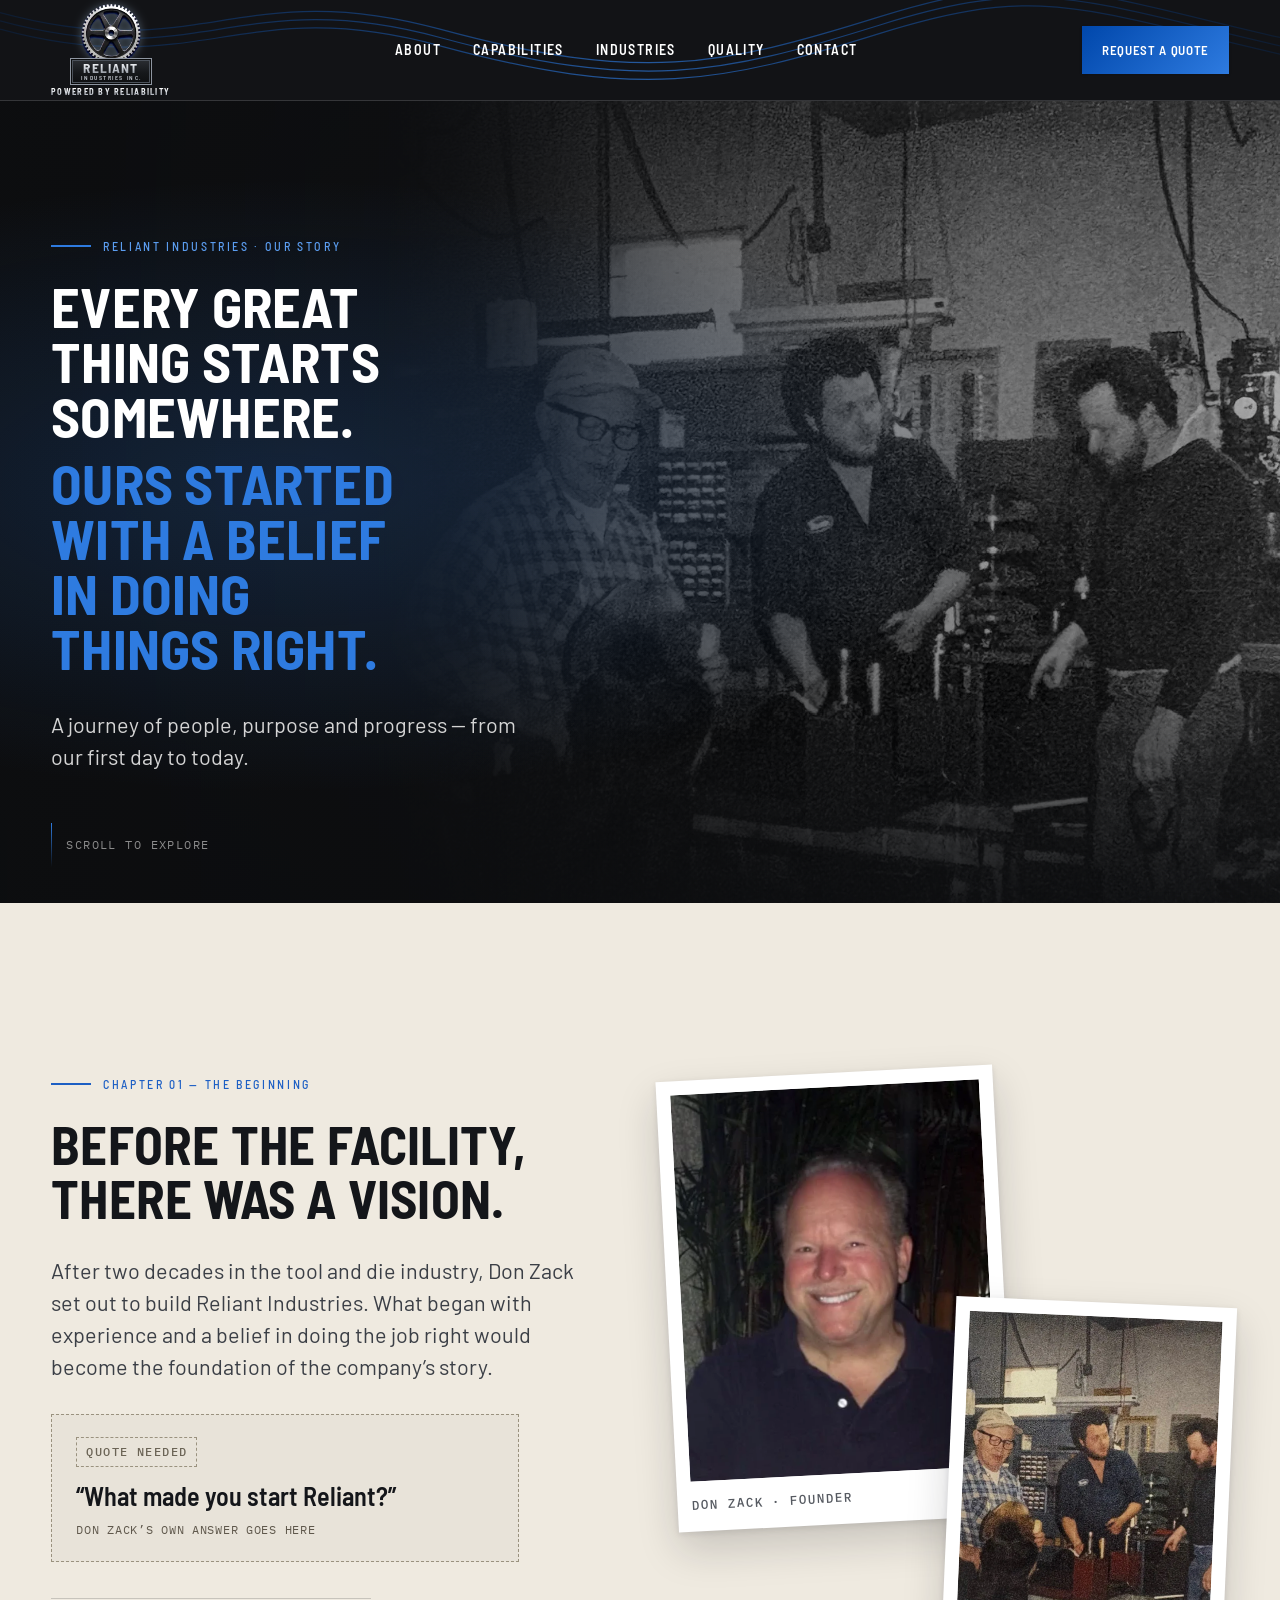
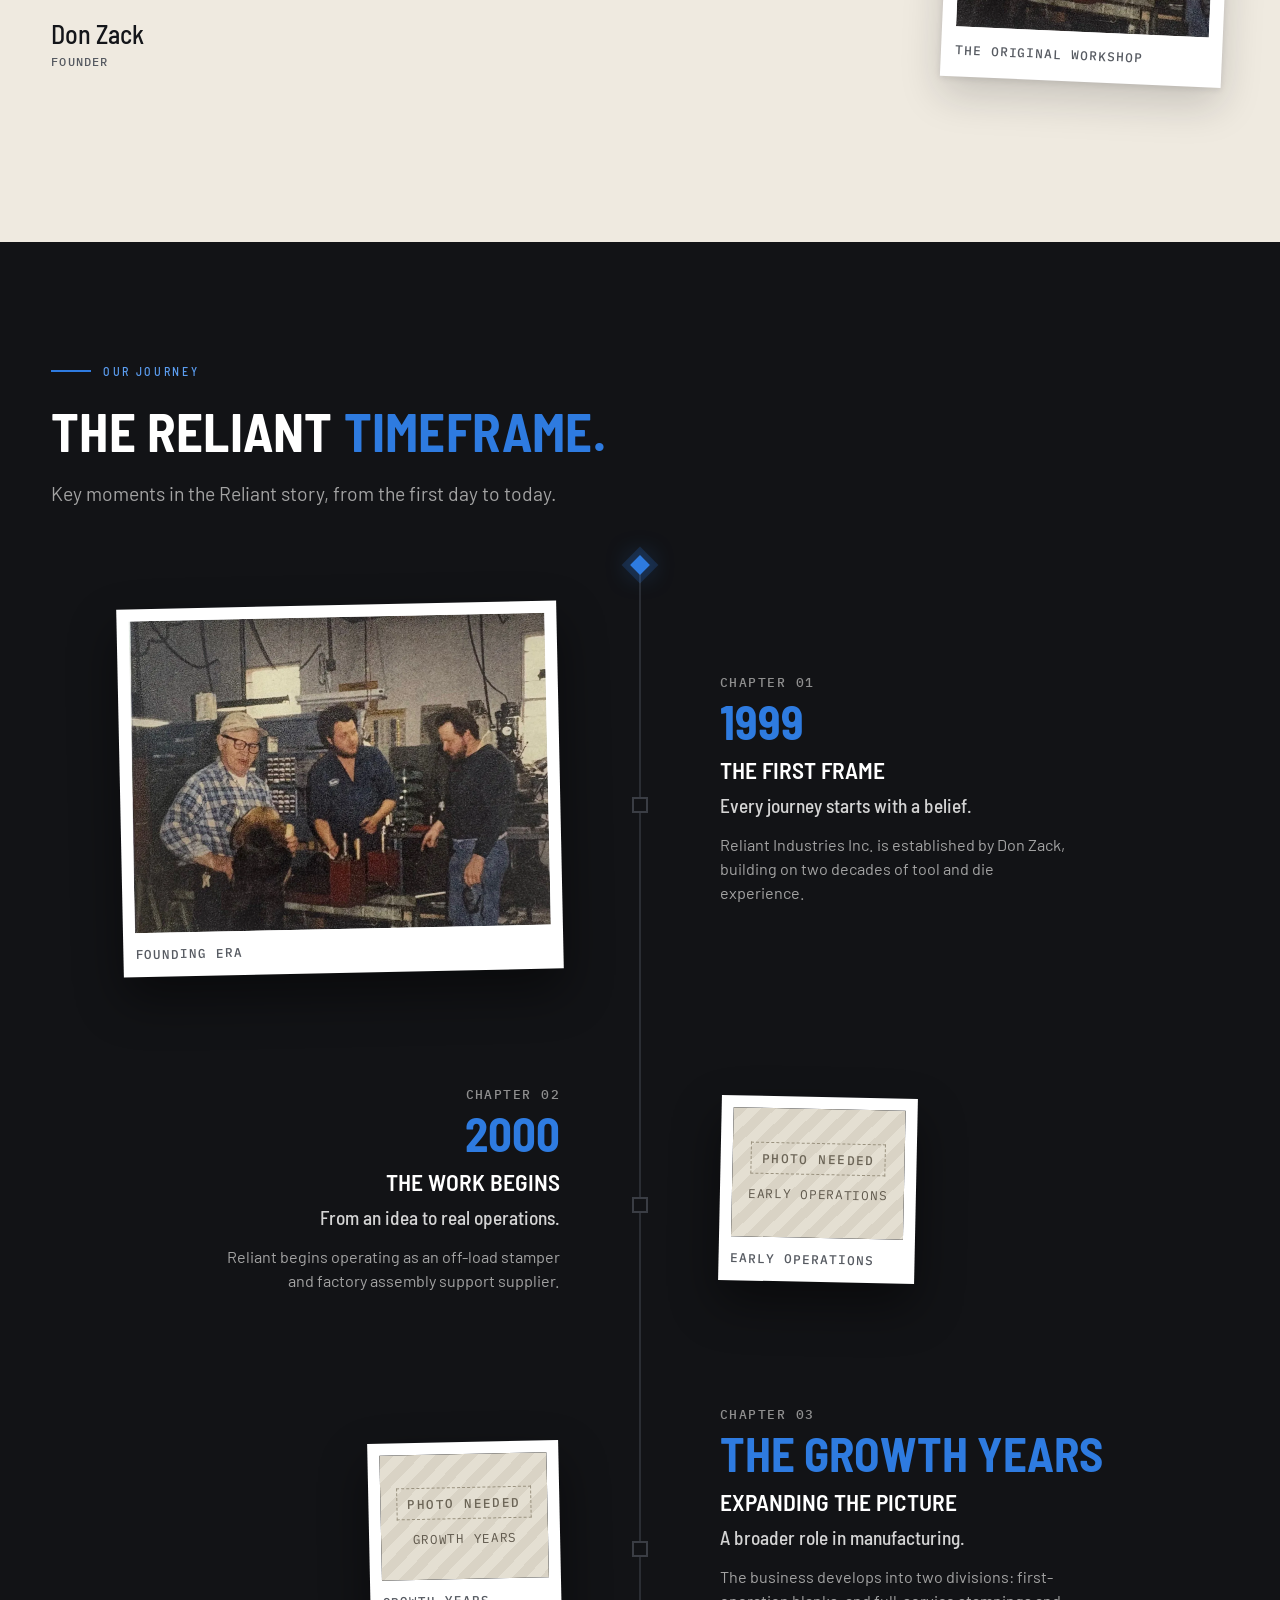
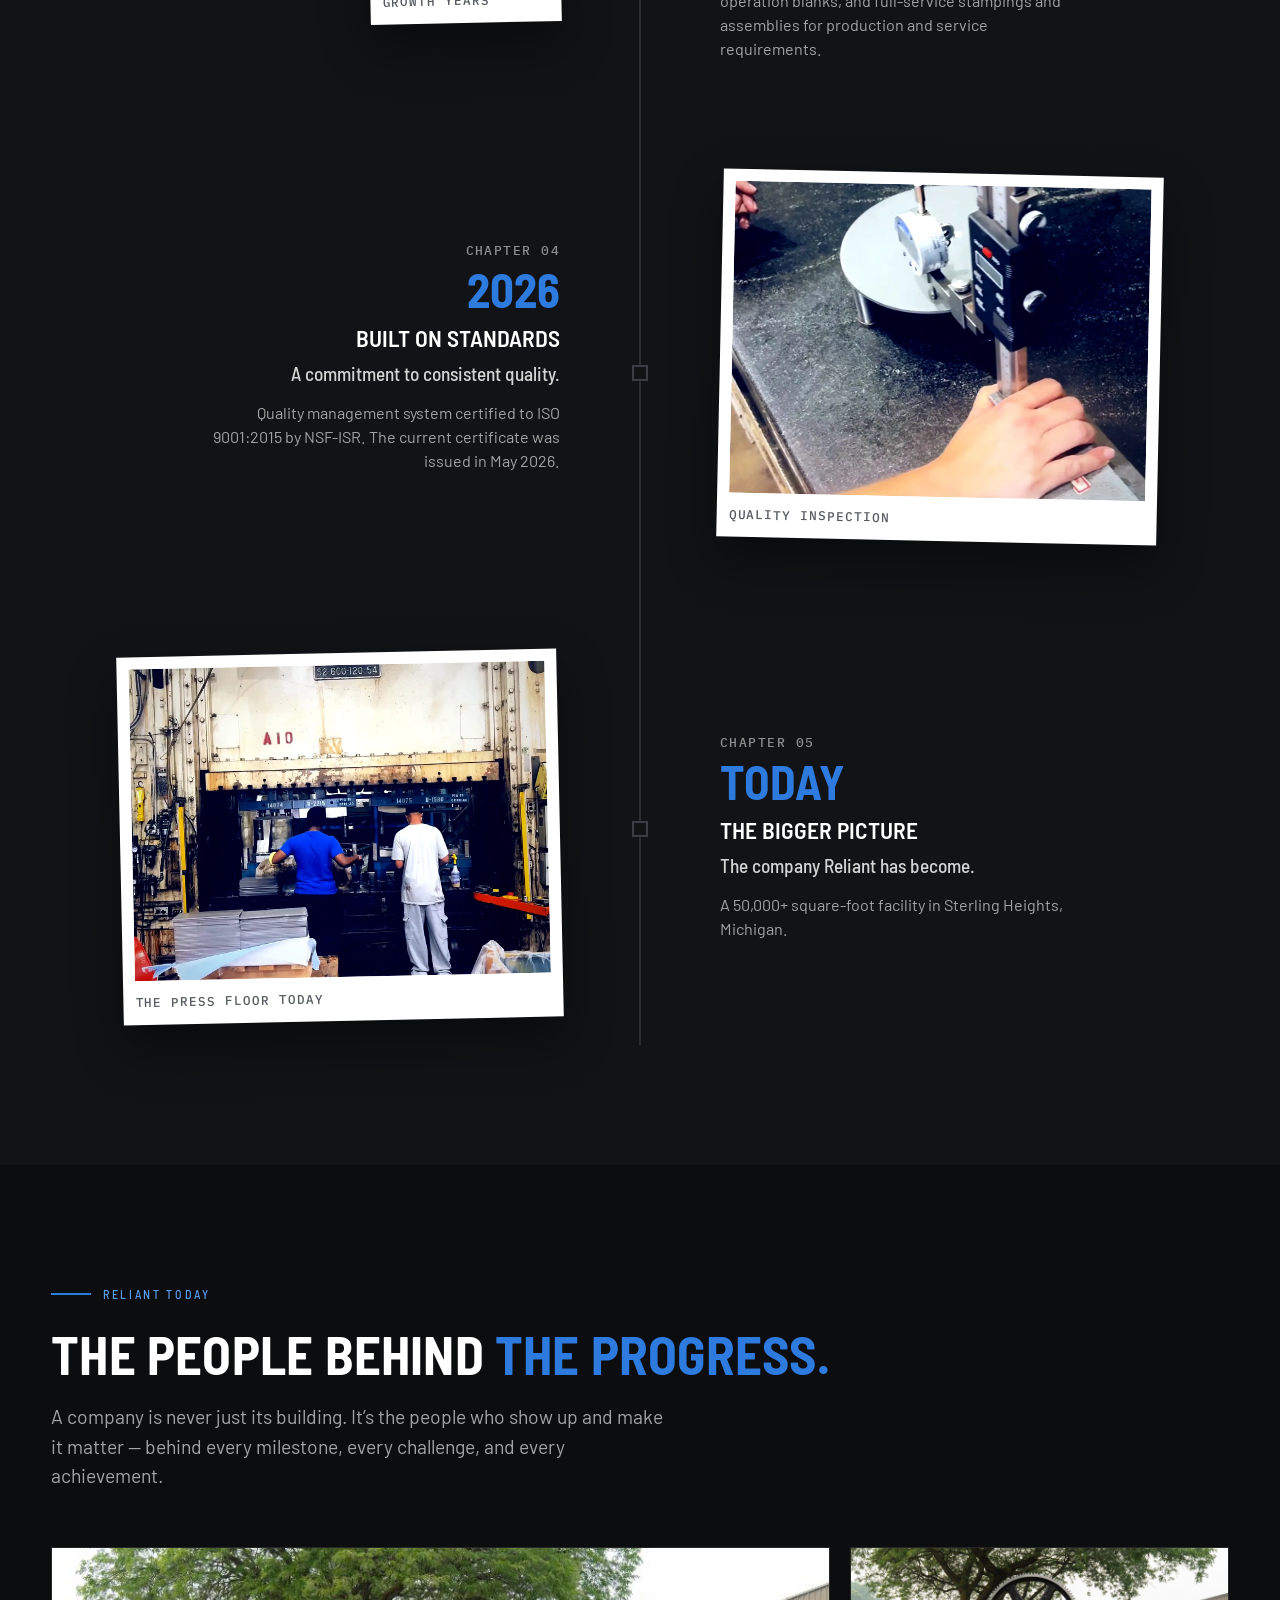
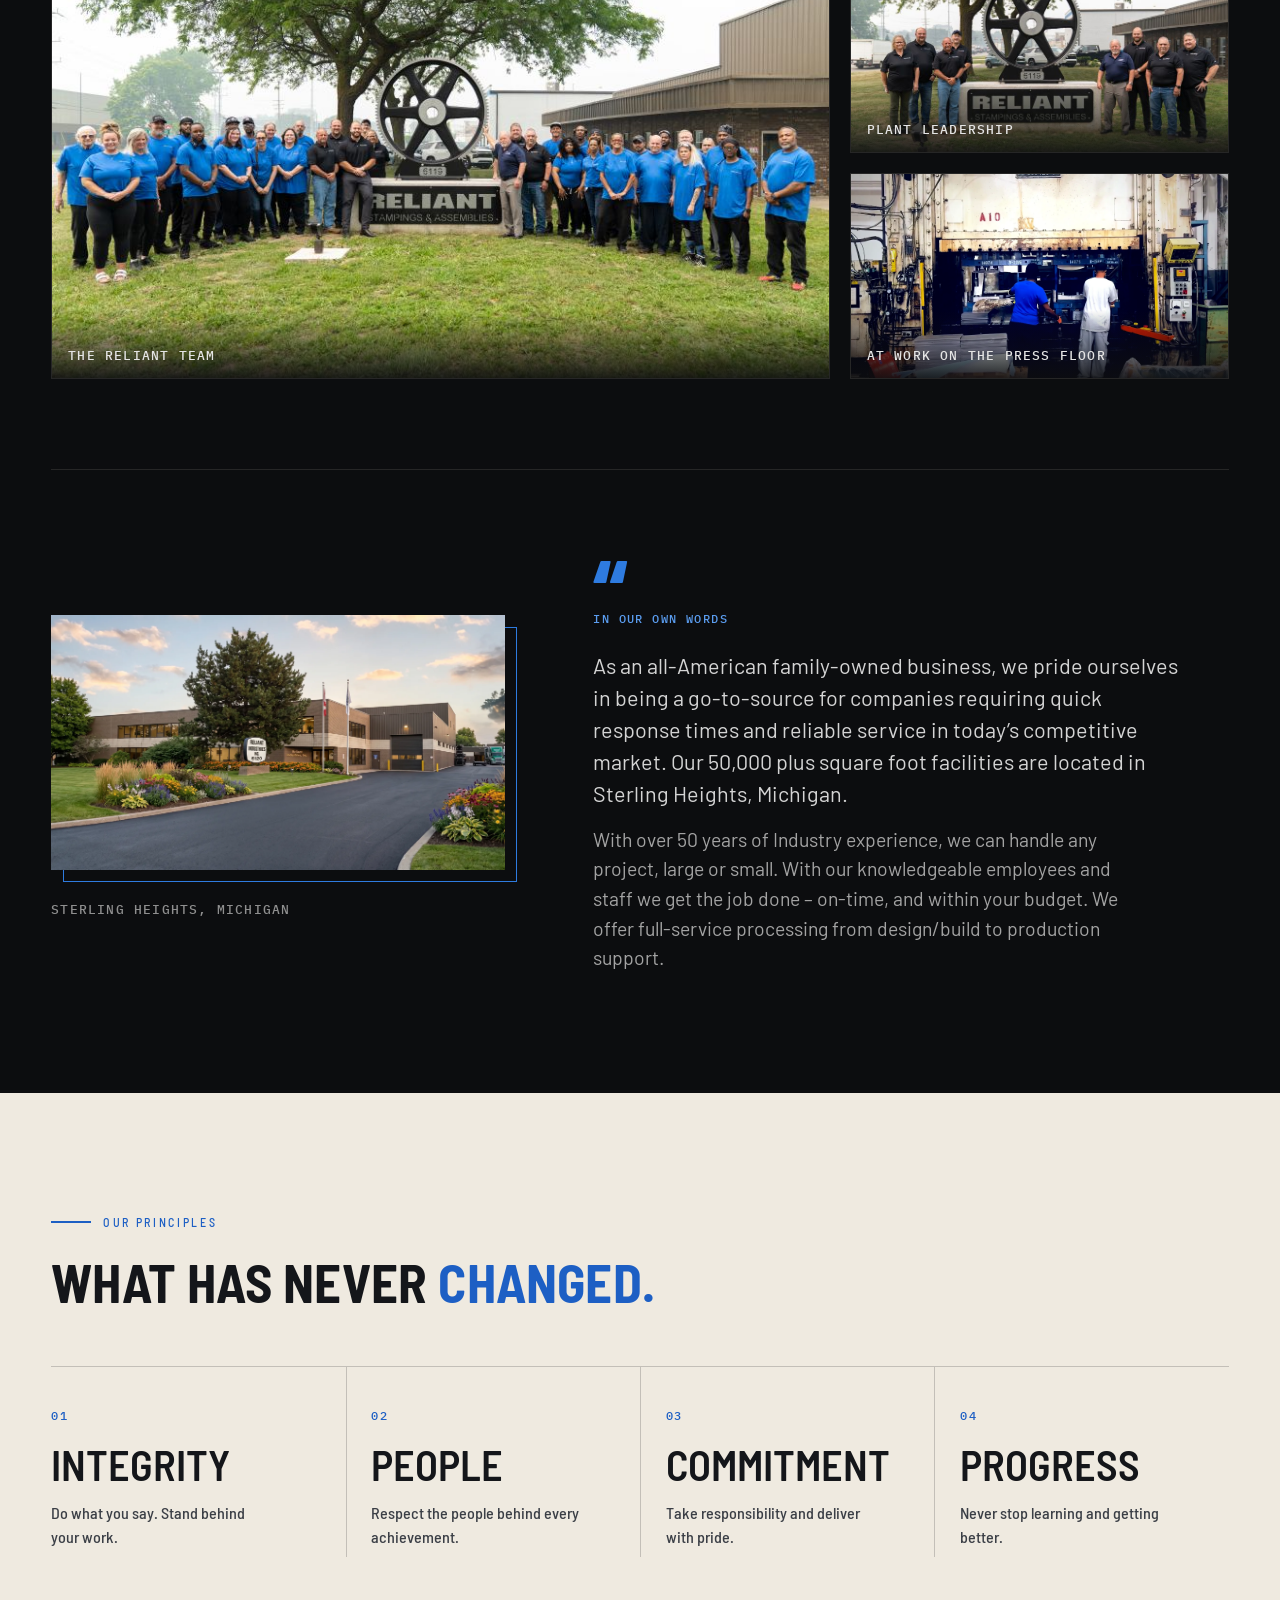
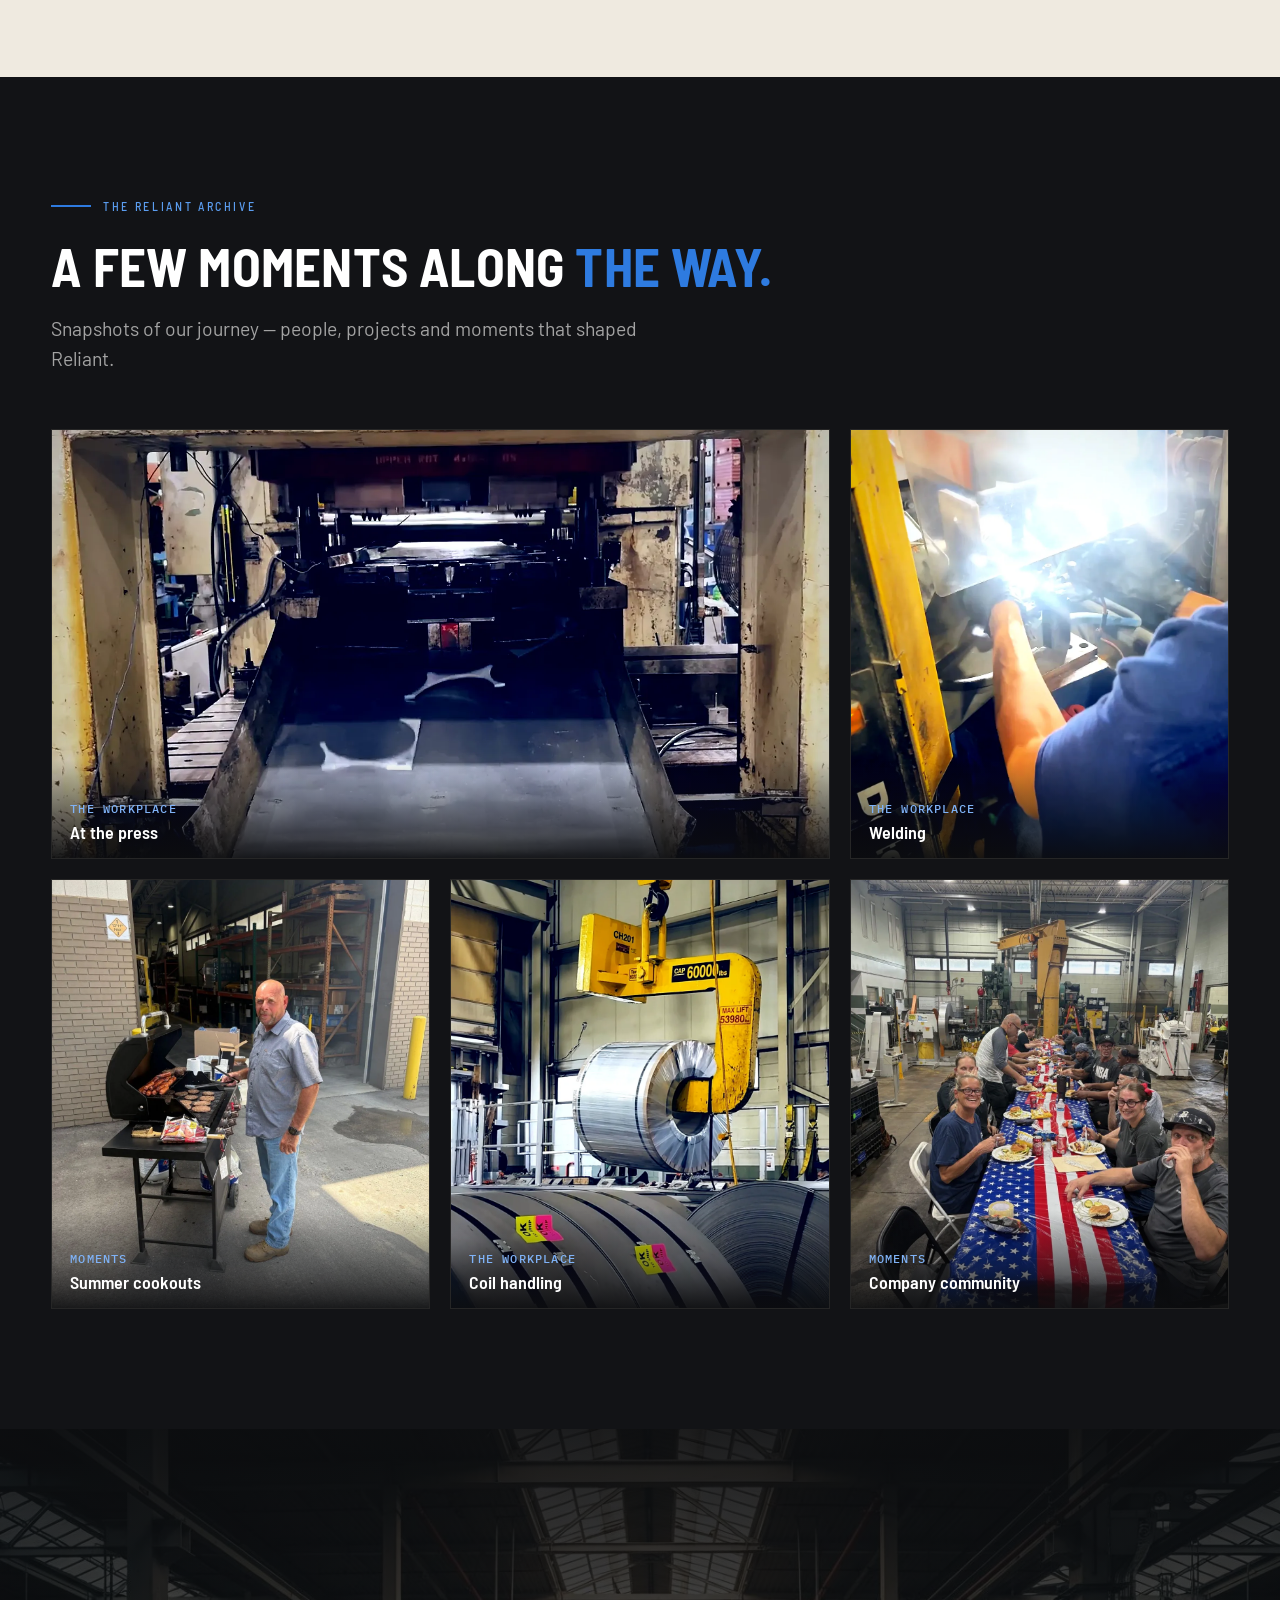
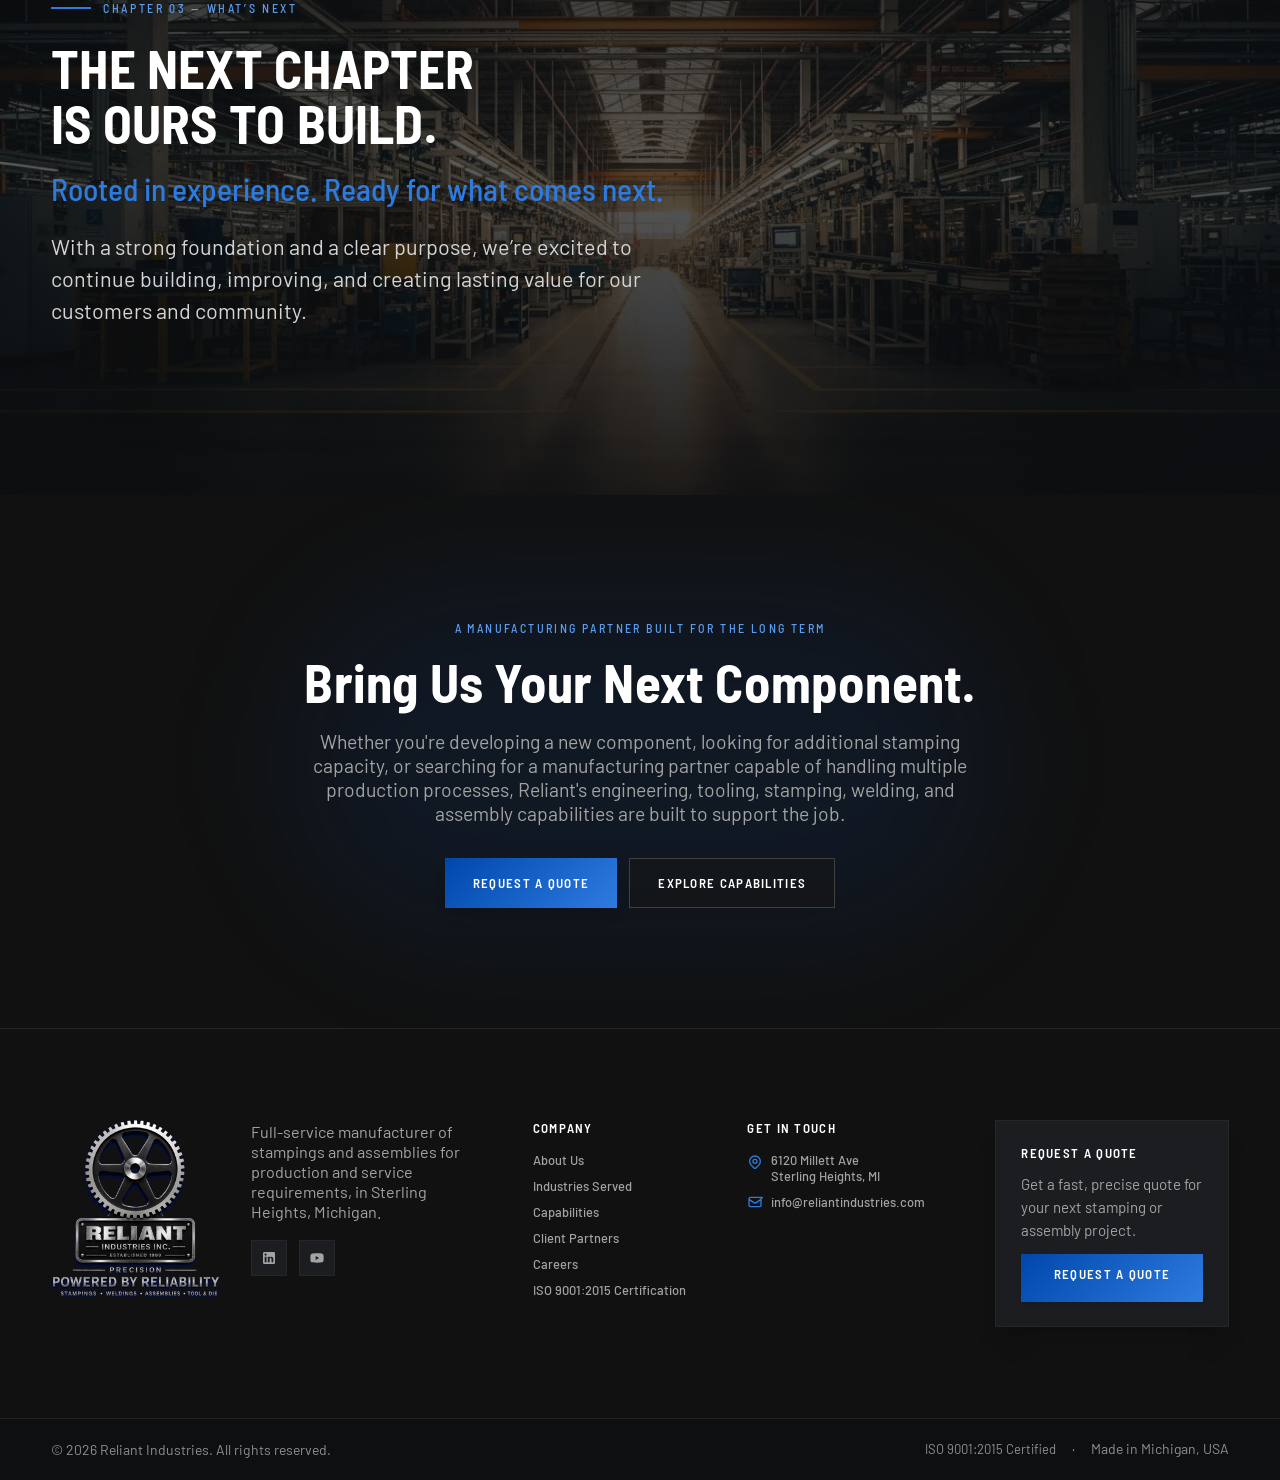
==== pages/about.html @ fc9b4b8e "About: use the archive workshop photo in the hero, founder and timeline sections" ====
<!DOCTYPE html>
<html lang="en">
<head>
    <meta charset="UTF-8">
    <meta name="referrer" content="strict-origin-when-cross-origin">
    <meta name="viewport" content="width=device-width, initial-scale=1.0">
    <!-- SEO:start -->
    <title>About Reliant Industries | Sterling Heights, MI Stamping</title>
    <meta name="description" content="The story of Reliant Industries, a family-owned metal stamping manufacturer in Sterling Heights, Michigan, founded by Don Zack after 20 years in tool and die.">
    <meta name="robots" content="index, follow, max-image-preview:large">
    <link rel="canonical" href="https://www.reliantindustries.com/pages/about.html">
    <meta property="og:type" content="website">
    <meta property="og:site_name" content="Reliant Industries">
    <meta property="og:locale" content="en_US">
    <meta property="og:title" content="About Reliant Industries | Sterling Heights, MI Stamping">
    <meta property="og:description" content="The story of Reliant Industries, a family-owned metal stamping manufacturer in Sterling Heights, Michigan, founded by Don Zack after 20 years in tool and die.">
    <meta property="og:url" content="https://www.reliantindustries.com/pages/about.html">
    <meta property="og:image" content="https://www.reliantindustries.com/assets/images/og/og-reliant.jpg">
    <meta property="og:image:width" content="1200">
    <meta property="og:image:height" content="630">
    <meta property="og:image:alt" content="Operators at a stamping press at Reliant Industries in Sterling Heights, Michigan">
    <meta name="twitter:card" content="summary_large_image">
    <meta name="twitter:title" content="About Reliant Industries | Sterling Heights, MI Stamping">
    <meta name="twitter:description" content="The story of Reliant Industries, a family-owned metal stamping manufacturer in Sterling Heights, Michigan, founded by Don Zack after 20 years in tool and die.">
    <meta name="twitter:image" content="https://www.reliantindustries.com/assets/images/og/og-reliant.jpg">
    <!-- SEO:end -->
    <!-- Favicon -->
    <link rel="icon" href="../favicon.ico" sizes="any">
    <link rel="icon" type="image/png" sizes="32x32" href="../assets/favicon/favicon-32x32.png">
    <link rel="icon" type="image/png" sizes="16x16" href="../assets/favicon/favicon-16x16.png">
    <link rel="apple-touch-icon" sizes="180x180" href="../assets/favicon/apple-touch-icon.png">
    <link rel="manifest" href="../assets/favicon/site.webmanifest">
    <meta name="theme-color" content="#111214">

    <!-- Tailwind CSS (via CDN) -->

    <!-- Google Fonts -->
    <link rel="preload" href="../assets/fonts/barlow-400.woff2" as="font" type="font/woff2" crossorigin>
    <link rel="preload" href="../assets/fonts/barlow-semi-condensed-700.woff2" as="font" type="font/woff2" crossorigin>
    <link rel="stylesheet" href="../assets/css/site.min.css?v=20261102b">
    <!-- External Custom CSS -->
    <script src="../assets/js/ab-js.js?v=20261102b"></script>
    <link rel="stylesheet" href="../assets/css/tailwind.css?v=20261102b">
    <!-- SEO-LD:start -->
    <script type="application/ld+json">{"@context":"https://schema.org","@graph":[{"@type":"LocalBusiness","@id":"https://www.reliantindustries.com/#organization","name":"Reliant Industries Inc.","alternateName":"Reliant Industries","url":"https://www.reliantindustries.com/","logo":"https://www.reliantindustries.com/assets/images/logo/reliant-logo-compact.webp","image":["https://www.reliantindustries.com/assets/images/og/og-reliant.jpg"],"description":"Family-owned metal stamping manufacturer in Sterling Heights, Michigan, providing blanking, tooling, welding and assembly.","slogan":"Powered by Reliability","telephone":"+1-586-275-0479","email":"sales@reliantindustries.com","address":{"@type":"PostalAddress","streetAddress":"6120 Millett Ave","addressLocality":"Sterling Heights","addressRegion":"MI","postalCode":"48312","addressCountry":"US"},"hasMap":"https://www.google.com/maps/search/?api=1&query=6120+Millett+Ave%2C+Sterling+Heights%2C+MI+48312","founder":{"@type":"Person","name":"Don Zack"},"knowsAbout":["Metal stamping","Blanking","Tool and die","Welding","Assembly"],"sameAs":["https://www.linkedin.com/in/reliant-industries-4bbb571b7/","https://www.youtube.com/@reliantindustries277"],"contactPoint":[{"@type":"ContactPoint","contactType":"sales","telephone":"+1-586-275-0479","email":"sales@reliantindustries.com","areaServed":"US","availableLanguage":"English"}]},{"@type":"AboutPage","@id":"https://www.reliantindustries.com/pages/about.html#webpage","url":"https://www.reliantindustries.com/pages/about.html","name":"About Reliant Industries | Sterling Heights, MI Stamping","description":"The story of Reliant Industries, a family-owned metal stamping manufacturer in Sterling Heights, Michigan, founded by Don Zack after 20 years in tool and die.","inLanguage":"en-US","isPartOf":{"@id":"https://www.reliantindustries.com/#website"},"about":{"@id":"https://www.reliantindustries.com/#organization"},"primaryImageOfPage":{"@type":"ImageObject","url":"https://www.reliantindustries.com/assets/images/og/og-reliant.jpg"},"breadcrumb":{"@id":"https://www.reliantindustries.com/pages/about.html#breadcrumb"}},{"@type":"BreadcrumbList","@id":"https://www.reliantindustries.com/pages/about.html#breadcrumb","itemListElement":[{"@type":"ListItem","position":1,"name":"Home","item":"https://www.reliantindustries.com/"},{"@type":"ListItem","position":2,"name":"About","item":"https://www.reliantindustries.com/pages/about.html"}]}]}</script>
    <!-- SEO-LD:end -->
</head>
<body>

<header class="header-nav">
    <div class="header-wave-background">
        <svg viewBox="0 0 1600 120" preserveAspectRatio="none">
            <defs>
                <linearGradient id="waveBlueHeader" x1="0" y1="0" x2="1" y2="0">
                    <stop offset="0%" stop-color="#0047AB" stop-opacity=".25"/>
                    <stop offset="50%" stop-color="#2E7BE0" stop-opacity=".95"/>
                    <stop offset="100%" stop-color="#0047AB" stop-opacity=".25"/>
                </linearGradient>
            </defs>
            <g fill="none" stroke="url(#waveBlueHeader)" stroke-width="1.5">
                <path d="M0 15 C250 80 300 -30 550 35 S900 80 1100 20 S1350 -10 1600 45"/>
                <path d="M0 25 C250 90 300 -20 550 45 S900 90 1100 30 S1350 0 1600 55"/>
                <path d="M0 35 C250 100 300 -10 550 55 S900 100 1100 40 S1350 10 1600 65"/>
            </g>
        </svg>
    </div>

    <div class="max-w-7xl mx-auto brand-bar flex items-center justify-between relative z-10 sp-container">
      <!-- Brand Logo -->
      <a href="../index.html" class="brand-stack" aria-label="Reliant Industries Inc. Powered by Reliability, home">
        <img class="gear" src="../assets/images/logo/reliant-gear-icon-sm.webp" alt="" width="104" height="100">
        <span class="plate"><span class="name">Reliant</span> <span class="inc">Industries Inc.</span></span>
        <span class="motto">Powered by Reliability</span>
      </a>

      <nav class="hidden md:flex space-x-6 lg:space-x-8 text-xs font-bold uppercase tracking-wider text-neutral-300">
        <a href="about.html" class="nav-link-underline text-white font-bold uppercase tracking-wider">About</a>
        <a href="capabilities.html" class="nav-link-underline text-white font-bold uppercase tracking-wider">Capabilities</a>
        <a href="industries.html" class="nav-link-underline text-white font-bold uppercase tracking-wider">Industries</a>
        <a href="quality.html" class="nav-link-underline text-white font-bold uppercase tracking-wider">Quality</a>
        <a href="contact.html" class="nav-link-underline text-white font-bold uppercase tracking-wider">Contact</a>
      </nav>

      <div class="flex items-center gap-2">
        <a href="../index.html#rfq" class="hidden sm:inline-flex cobalt-btn text-white text-xs font-bold uppercase tracking-wider px-4 py-2.5 md:px-5 shadow whitespace-nowrap">
          Request a quote
        </a>

        <!-- Mobile Menu Button -->
        <button id="mobileMenuBtn" class="md:hidden text-white p-2 focus:outline-none focus:ring-2 focus:ring-[#2E7BE0]" aria-label="Toggle Navigation Menu" aria-expanded="false" aria-controls="mobileMenu">
          <svg id="hamburgerIcon" class="w-7 h-7" fill="none" stroke="currentColor" viewBox="0 0 24 24">
            <path stroke-linecap="round" stroke-linejoin="round" stroke-width="2" d="M4 6h16M4 12h16M4 18h16"></path>
          </svg>
          <svg id="closeIcon" class="w-7 h-7 hidden" fill="none" stroke="currentColor" viewBox="0 0 24 24">
            <path stroke-linecap="round" stroke-linejoin="round" stroke-width="2" d="M6 18L18 6M6 6l12 12"></path>
          </svg>
        </button>
      </div>
    </div>

    <!-- Mobile Dropdown Navigation Menu -->
    <nav id="mobileMenu" class="hidden md:hidden relative z-10 bg-[#111214] border-t border-neutral-800 px-6 py-5 space-y-1 text-sm font-bold uppercase tracking-wider text-neutral-300" aria-label="Mobile Navigation">
        <a href="about.html" class="block hover:text-white transition py-2.5 border-b border-neutral-800">About</a>
        <a href="capabilities.html" class="block hover:text-white transition py-2.5 border-b border-neutral-800">Capabilities</a>
        <a href="industries.html" class="block hover:text-white transition py-2.5 border-b border-neutral-800">Industries</a>
        <a href="quality.html" class="block hover:text-white transition py-2.5 border-b border-neutral-800">Quality</a>
        <a href="contact.html" class="block hover:text-white transition py-2.5">Contact</a>
        <div class="pt-4">
          <a href="../index.html#rfq" class="block w-full text-center cobalt-btn text-white text-xs font-bold uppercase tracking-widest py-3 shadow">
            Request a quote
          </a>
        </div>
    </nav>
</header>
<main id="main">

<!-- =========================================================
     01  HERO — OUR STORY
========================================================= -->
<section class="ab-hero" id="story">
    <!-- HERO PHOTO: archive photograph of the original workshop (temporary until more historic photos arrive).
         The .historic class turns it black & white and the dark overlay keeps the headline readable. -->
    <div class="ab-hero-media historic">
        <img class="ab-hero-photo" src="../assets/images/about/old-workshop.webp" alt="Archive photograph of the original Reliant workshop: three men gathered around a workbench of tooling" width="1280" height="1010" fetchpriority="high">
    </div>
    <div class="sp-container ab-hero-inner">
        <div class="ab-eyebrow"><i></i><span>Reliant Industries &middot; Our Story</span></div>
        <h1>
            <span class="l1">Every great thing starts somewhere.</span>
            <span class="l2">Ours started with a belief in doing things right.</span>
        </h1>
        <p class="lead sp-lead">A journey of people, purpose and progress &mdash; from our first day to today.</p>
    </div>
    <a class="ab-scroll" href="#beginning" aria-label="Scroll to the next section"><i></i>Scroll to explore</a>
</section>

<!-- =========================================================
     02  THE BEGINNING — FOUNDER
     COPY NEEDS DON ZACK'S APPROVAL BEFORE LAUNCH.
     The original-workshop photo is a temporary archive photograph (also used in the hero and the timeframe); replace when more photos arrive.
     No signature is shown on purpose (only use an authentic one).
========================================================= -->
<section class="ab-founder" id="beginning">
    <div class="sp-container">
        <div class="ab-founder-grid">
            <div class="reveal">
                <div class="ab-eyebrow"><i></i><span>Chapter 01 &mdash; The Beginning</span></div>
                <h2>Before the facility, there was a vision.</h2>
                <p class="sp-lead">After two decades in the tool and die industry, Don Zack set out to build Reliant Industries. What began with experience and a belief in doing the job right would become the foundation of the company&rsquo;s story.</p>
                <!-- PULL QUOTE: replace with Don Zack's real answer to "What made you start Reliant?" (recorded, then approved by Don).
                     Do NOT write a quote for him. -->
                <div class="ab-quote-ph"><b>Quote needed</b><span class="q">&ldquo;What made you start Reliant?&rdquo;</span><small>Don Zack&rsquo;s own answer goes here</small></div>
                <div class="ab-name"><strong>Don Zack</strong><span>Founder</span></div>
            </div>
            <div class="ab-prints reveal" style="--d:.15s">
                <figure class="ab-print a">
                    <div class="shot"><img src="../assets/images/about/don-zack.webp" alt="Don Zack, founder of Reliant Industries" loading="lazy" width="436" height="436"></div>
                    <figcaption>Don Zack &middot; Founder</figcaption>
                </figure>
                <figure class="ab-print b">
                    <div class="shot"><img src="../assets/images/about/old-workshop.webp" alt="Archive photograph of the original Reliant workshop: three men gathered around a workbench of tooling" loading="lazy" width="1280" height="1010"></div>
                    <figcaption>The original workshop</figcaption>
                </figure>
            </div>
        </div>
    </div>
</section>

<!-- =========================================================
     03  THE RELIANT TIMEFRAME — verified milestones only. A blue line draws as you scroll
     and each photo "develops" as it comes into view (see about.js / about.css).
     Sources: 1999 = company logo ("Established 1999") / incorporation record; 2000 = Reliant's own
     LinkedIn page; divisions + facility = reliantindustries.com; ISO 9001:2015 = NSF-ISR certificate
     C0902220-IS2 (issued 4 May 2026). Do not add events that cannot be verified.
     Chapter 01 uses the same temporary archive photograph; chapters 02-03 are still placeholders until real early-years photographs are supplied.
========================================================= -->
<section class="ab-journey" id="journey">
    <div class="sp-container">
        <div class="ab-head reveal">
            <div class="ab-eyebrow"><i></i><span>Our Journey</span></div>
            <h2>The Reliant <span class="b">timeframe.</span></h2>
            <p>Key moments in the Reliant story, from the first day to today.</p>
        </div>
        <div class="ab-tl2-wrap" id="abTl">
            <div class="ab-tl2-line" aria-hidden="true"><i class="fill"></i><i class="pointer"></i></div>
            <ol class="ab-tl2" aria-label="Reliant milestones">
            <li class="ab-step reveal">
                <span class="ab-step-dot" aria-hidden="true"></span>
                <div class="ab-step-photo">
                    <figure class="ab-polaroid"><div class="shot"><img src="../assets/images/about/old-workshop.webp" alt="Archive photograph of the original Reliant workshop: three men gathered around a workbench of tooling" loading="lazy" width="1280" height="1010"></div><figcaption>Founding era</figcaption></figure>
                </div>
                <div class="ab-step-text">
                    <span class="chapter">Chapter 01</span>
                    <span class="date">1999</span>
                    <h3>The First Frame</h3>
                    <p class="tag">Every journey starts with a belief.</p>
                    <p class="desc">Reliant Industries Inc. is established by Don Zack, building on two decades of tool and die experience.</p>
                </div>
            </li>
            <li class="ab-step reveal">
                <span class="ab-step-dot" aria-hidden="true"></span>
                <div class="ab-step-photo">
                    <figure class="ab-polaroid"><div class="shot"><div class="ab-ph" role="img" aria-label="Photo needed: early operations"><b>Photo needed</b><small>Early operations</small></div></div><figcaption>Early operations</figcaption></figure>
                </div>
                <div class="ab-step-text">
                    <span class="chapter">Chapter 02</span>
                    <span class="date">2000</span>
                    <h3>The Work Begins</h3>
                    <p class="tag">From an idea to real operations.</p>
                    <p class="desc">Reliant begins operating as an off-load stamper and factory assembly support supplier.</p>
                </div>
            </li>
            <li class="ab-step reveal">
                <span class="ab-step-dot" aria-hidden="true"></span>
                <div class="ab-step-photo">
                    <figure class="ab-polaroid"><div class="shot"><div class="ab-ph" role="img" aria-label="Photo needed: the growth years"><b>Photo needed</b><small>Growth years</small></div></div><figcaption>Growth years</figcaption></figure>
                </div>
                <div class="ab-step-text">
                    <span class="chapter">Chapter 03</span>
                    <span class="date">The Growth Years</span>
                    <h3>Expanding the Picture</h3>
                    <p class="tag">A broader role in manufacturing.</p>
                    <p class="desc">The business develops into two divisions: first-operation blanks, and full-service stampings and assemblies for production and service requirements.</p>
                </div>
            </li>
            <li class="ab-step reveal">
                <span class="ab-step-dot" aria-hidden="true"></span>
                <div class="ab-step-photo">
                    <figure class="ab-polaroid"><div class="shot"><img src="../assets/images/about/quality-gauge.webp" alt="A height gauge measuring a stamped part on a surface plate" loading="lazy"></div><figcaption>Quality inspection</figcaption></figure>
                </div>
                <div class="ab-step-text">
                    <span class="chapter">Chapter 04</span>
                    <span class="date">2026</span>
                    <h3>Built on Standards</h3>
                    <p class="tag">A commitment to consistent quality.</p>
                    <p class="desc">Quality management system certified to ISO 9001:2015 by NSF-ISR. The current certificate was issued in May 2026.</p>
                </div>
            </li>
            <li class="ab-step reveal">
                <span class="ab-step-dot" aria-hidden="true"></span>
                <div class="ab-step-photo">
                    <figure class="ab-polaroid"><div class="shot"><img src="../assets/images/about/hero-floor.webp" alt="Operators running a stamping press on Reliant&rsquo;s production floor" loading="lazy"></div><figcaption>The press floor today</figcaption></figure>
                </div>
                <div class="ab-step-text">
                    <span class="chapter">Chapter 05</span>
                    <span class="date">Today</span>
                    <h3>The Bigger Picture</h3>
                    <p class="tag">The company Reliant has become.</p>
                    <p class="desc">A 50,000+ square-foot facility in Sterling Heights, Michigan.</p>
                </div>
            </li>
            </ol>
        </div>
    </div>
</section>

<!-- =========================================================
     04  RELIANT TODAY — THE PEOPLE BEHIND THE PROGRESS (people + place + the company's own words)
     TODO: replace the team photo (managers.webp, 800px wide) with the original high-resolution file.
     The quote at the bottom is Reliant's published About-page copy, kept verbatim.
     NOTE: "over 50 years of Industry experience" is the client's own wording; the company was established
     in 1999 — confirm what the 50 years refers to (likely combined team experience).
     TODO: confirm the campus photo is a real photograph of the Sterling Heights building.
========================================================= -->
<section class="ab-people2" id="people">
    <div class="sp-container">
        <div class="ab-head reveal">
            <div class="ab-eyebrow"><i></i><span>Reliant Today</span></div>
            <h2>The people behind <span class="b">the progress.</span></h2>
            <p>A company is never just its building. It&rsquo;s the people who show up and make it matter &mdash; behind every milestone, every challenge, and every achievement.</p>
        </div>

        <div class="ab-people2-grid">
            <figure class="ab-pic p-team reveal"><img src="../assets/images/team/managers.webp" alt="The Reliant team in front of the company sign" loading="lazy"><figcaption>The Reliant team</figcaption></figure>
            <figure class="ab-pic p-lead reveal" style="--d:.1s"><img src="../assets/images/team/team.webp" alt="Reliant plant leadership" loading="lazy"><figcaption>Plant leadership</figcaption></figure>
            <figure class="ab-pic p-work reveal" style="--d:.2s"><img src="../assets/images/about/floor-wide.webp" alt="Operators at work on the press floor" loading="lazy"><figcaption>At work on the press floor</figcaption></figure>
        </div>

        <div class="ab-own">
            <figure class="ab-own-photo reveal">
                <div class="ab-photo-wrap"><img src="../assets/images/about/campus.webp" alt="Reliant Industries campus in Sterling Heights, Michigan" loading="lazy" width="1920" height="1079"></div>
                <figcaption>Sterling Heights, Michigan</figcaption>
            </figure>
            <blockquote class="reveal" style="--d:.15s">
                <span class="mark" aria-hidden="true">&ldquo;</span>
                <span class="label">In our own words</span>
                <p class="sp-lead">As an all-American family-owned business, we pride ourselves in being a go-to-source for companies requiring quick response times and reliable service in today&rsquo;s competitive market. Our 50,000 plus square foot facilities are located in Sterling Heights, Michigan.</p>
                <p class="more">With over 50 years of Industry experience, we can handle any project, large or small. With our knowledgeable employees and staff we get the job done &ndash; on-time, and within your budget. We offer full-service processing from design/build to production support.</p>
            </blockquote>
        </div>
    </div>
</section>

<!-- =========================================================
     05  WHAT HAS NEVER CHANGED — PROPOSED VALUES; management must confirm these reflect Reliant's culture.
========================================================= -->
<section class="ab-values" id="values">
    <div class="sp-container">
        <div class="ab-head reveal">
            <div class="ab-eyebrow"><i></i><span>Our Principles</span></div>
            <h2>What has never <span class="b">changed.</span></h2>
        </div>
        <div class="ab-values-grid">
            <div class="ab-value reveal"><span class="n">01</span><h3>Integrity</h3><p>Do what you say. Stand behind your work.</p></div>
            <div class="ab-value reveal" style="--d:.08s"><span class="n">02</span><h3>People</h3><p>Respect the people behind every achievement.</p></div>
            <div class="ab-value reveal" style="--d:.16s"><span class="n">03</span><h3>Commitment</h3><p>Take responsibility and deliver with pride.</p></div>
            <div class="ab-value reveal" style="--d:.24s"><span class="n">04</span><h3>Progress</h3><p>Never stop learning and getting better.</p></div>
        </div>
    </div>
</section>

<!-- =========================================================
     06  THE RELIANT ARCHIVE — real photographs only; every image appears once on this page.
     Early-years photographs will be added here when supplied (no empty placeholder is published).
========================================================= -->
<section class="ab-archive" id="archive">
    <div class="sp-container">
        <div class="ab-head reveal">
            <div class="ab-eyebrow"><i></i><span>The Reliant Archive</span></div>
            <h2>A few moments along <span class="b">the way.</span></h2>
            <p>Snapshots of our journey &mdash; people, projects and moments that shaped Reliant.</p>
        </div>

        <div class="ab-grid">
            <button class="ab-tile t-chute reveal" type="button" data-full="../assets/images/about/press-chute.webp" data-alt="Parts coming off a stamping press" data-cap="The Workplace &mdash; At the press">
                <img src="../assets/images/about/press-chute.webp" alt="Parts coming off a stamping press" loading="lazy">
                <span class="cap"><span class="cat">The Workplace</span><span class="ttl">At the press</span></span>
            </button>
            <button class="ab-tile t-weld reveal" type="button" data-full="../assets/images/about/welding-sparks.webp" data-alt="A weld flash at a welding station" data-cap="The Workplace &mdash; Welding" style="--d:.08s">
                <img src="../assets/images/about/welding-sparks.webp" alt="A weld flash at a welding station" loading="lazy">
                <span class="cap"><span class="cat">The Workplace</span><span class="ttl">Welding</span></span>
            </button>
            <button class="ab-tile t-cook reveal" type="button" data-full="../assets/images/team/grilling.webp" data-alt="A Reliant team cookout" data-cap="Moments &mdash; Summer cookouts">
                <img src="../assets/images/team/grilling.webp" alt="A Reliant team cookout" loading="lazy">
                <span class="cap"><span class="cat">Moments</span><span class="ttl">Summer cookouts</span></span>
            </button>
            <button class="ab-tile t-coil reveal" type="button" data-full="../assets/images/about/coil-crane.webp" data-alt="A crane lifting a steel coil" data-cap="The Workplace &mdash; Coil handling" style="--d:.08s">
                <img src="../assets/images/about/coil-crane.webp" alt="A crane lifting a steel coil" loading="lazy">
                <span class="cap"><span class="cat">The Workplace</span><span class="ttl">Coil handling</span></span>
            </button>
            <button class="ab-tile t-july reveal" type="button" data-full="../assets/images/team/july4th.webp" data-alt="Reliant employees sharing a meal together" data-cap="Moments &mdash; Company community" style="--d:.16s">
                <img src="../assets/images/team/july4th.webp" alt="Reliant employees sharing a meal together" loading="lazy">
                <span class="cap"><span class="cat">Moments</span><span class="ttl">Company community</span></span>
            </button>
        </div>
    </div>
</section>

<!-- =========================================================
     07  TOMORROW  (leads straight into the existing closing CTA)
========================================================= -->
<section class="ab-tomorrow" id="tomorrow">
    <div class="ab-tomorrow-media"><img src="../assets/images/about/future.webp" alt="" loading="lazy"></div>
    <div class="sp-container">
        <div class="ab-tomorrow-inner reveal">
            <div class="ab-eyebrow"><i></i><span>Chapter 03 &mdash; What&rsquo;s Next</span></div>
            <h2>The next chapter is ours to build.</h2>
            <p class="sub">Rooted in experience. Ready for what comes next.</p>
            <p class="copy sp-lead">With a strong foundation and a clear purpose, we&rsquo;re excited to continue building, improving, and creating lasting value for our customers and community.</p>
        </div>
    </div>
</section>

<!-- =========================================================
     CTA
========================================================= -->
<section class="relative w-full overflow-hidden bg-[#111111] sp-section sp-gutter">
    <div class="absolute inset-0 pointer-events-none">
        <div class="absolute left-1/2 top-1/2 -translate-x-1/2 -translate-y-1/2 w-[700px] h-[350px] rounded-full bg-[#0D5CC8]/10 blur-3xl"></div>
    </div>

    <div class="relative z-10 max-w-4xl mx-auto text-center">
        <span class="text-[#2E7BE0] text-xs font-bold uppercase tracking-[0.2em]">
            A Manufacturing Partner Built for the Long Term
        </span>

        <h2 class="mt-4 text-3xl sm:text-4xl lg:text-5xl font-extrabold text-white tracking-tight">
            Bring Us Your Next Component.
        </h2>

        <p class="mt-5 max-w-2xl mx-auto text-neutral-400 text-sm sm:text-base leading-relaxed">
            Whether you're developing a new component, looking for additional stamping capacity, or searching for a
            manufacturing partner capable of handling multiple production processes, Reliant's engineering, tooling,
            stamping, welding, and assembly capabilities are built to support the job.
        </p>

        <div class="mt-8 flex flex-col sm:flex-row justify-center gap-3">
            <a
                href="../index.html#rfq"
                class="cobalt-btn inline-flex justify-center text-white font-bold px-7 py-4 shadow-lg transition uppercase text-xs tracking-widest"
            >
                Request a Quote
            </a>

            <a
                href="capabilities.html"
                class="inline-flex justify-center border border-neutral-700 bg-neutral-900/60 hover:bg-neutral-800 text-white font-bold px-7 py-4 transition uppercase text-xs tracking-widest"
            >
                Explore Capabilities
            </a>
        </div>
    </div>
</section>

</main>

<!-- photo viewer -->
<div class="ab-lb" id="abLb" role="dialog" aria-modal="true" aria-label="Photo viewer">
    <button class="x" type="button" aria-label="Close"><svg viewBox="0 0 24 24" fill="none" stroke="currentColor" stroke-width="1.8" stroke-linecap="square"><path d="M5 5l14 14M19 5L5 19"/></svg></button>
    <button class="prev" type="button" aria-label="Previous photo"><svg viewBox="0 0 24 24" fill="none" stroke="currentColor" stroke-width="1.8" stroke-linecap="square"><path d="M15 5l-7 7 7 7"/></svg></button>
    <img alt="">
    <p></p>
    <button class="next" type="button" aria-label="Next photo"><svg viewBox="0 0 24 24" fill="none" stroke="currentColor" stroke-width="1.8" stroke-linecap="square"><path d="M9 5l7 7-7 7"/></svg></button>
</div>

<footer class="bg-[#111111] text-neutral-400 text-sm border-t border-neutral-800">
    <!-- MAIN FOOTER CONTENT -->
    <div class="max-w-7xl mx-auto sp-section--compact grid grid-cols-1 md:grid-cols-2 lg:grid-cols-5 gap-10 sp-container rl-footer-grid">
      
      <!-- BRAND & OVERVIEW (2 COLS) -->
      <div class="rl-footer-brand">
        <a href="../index.html" class="brand-full" aria-label="Reliant Industries Inc. - Precision, Powered by Reliability">
          <img src="../assets/images/logo/reliant-logo-full.webp" alt="Reliant Industries Inc. - Precision. Powered by Reliability. Stampings, Weldings, Assemblies, Tool and Die." width="276" height="293" loading="lazy">
        </a>
        
        <p class="text-neutral-400 text-xs sm:text-sm leading-relaxed max-w-sm">
          Full-service manufacturer of stampings and assemblies for production and service requirements, in Sterling Heights, Michigan.
        </p>

        <!-- SOCIAL LINKS -->
        <div class="pt-2 flex items-center space-x-3">
          <!-- LinkedIn -->
          <a href="https://www.linkedin.com/in/reliant-industries-4bbb571b7/" 
             target="_blank" 
             rel="noopener noreferrer" 
             aria-label="Reliant Industries on LinkedIn"
             class="w-9 h-9 bg-[#1B1D21] border border-neutral-800 flex items-center justify-center text-neutral-400 hover:text-white hover:border-[#2E7BE0] hover:bg-[#2E7BE0]/10 transition duration-300">
            <svg class="w-4 h-4 fill-current" viewBox="0 0 24 24">
              <path d="M19 3a2 2 0 0 1 2 2v14a2 2 0 0 1-2 2H5a2 2 0 0 1-2-2V5a2 2 0 0 1 2-2h14m-.5 15.5v-5.3a3.26 3.26 0 0 0-3.26-3.26c-.85 0-1.84.52-2.28 1.3v-1.11h-2.79v8.37h2.79v-4.93c0-.77.62-1.4 1.39-1.4a1.4 1.4 0 0 1 1.4 1.4v4.93h2.75M6.88 8.56a1.68 1.68 0 0 0 1.68-1.68c0-.93-.75-1.69-1.68-1.69a1.69 1.69 0 0 0-1.69 1.69c0 .93.76 1.68 1.69 1.68m1.39 9.94v-8.37H5.5v8.37h2.77z"/>
            </svg>
          </a>

          <!-- YouTube -->
          <a href="https://www.youtube.com/@reliantindustries277" 
             target="_blank" 
             rel="noopener noreferrer" 
             aria-label="Reliant Industries on YouTube"
             class="w-9 h-9 bg-[#1B1D21] border border-neutral-800 flex items-center justify-center text-neutral-400 hover:text-white hover:border-red-500 hover:bg-red-500/10 transition duration-300">
            <svg class="w-4 h-4 fill-current" viewBox="0 0 24 24">
              <path d="M10 15l5.19-3L10 9v6m11.56-7.83c.13.47.22 1.1.28 1.9.07.8.1 1.49.1 2.09L22 12c0 2.19-.16 3.8-.44 4.83-.25.9-.83 1.48-1.73 1.73-.47.13-1.33.22-2.65.28-1.3.07-2.49.1-3.59.1L12 19c-4.19 0-6.8-.16-7.83-.44-.9-.25-1.48-.83-1.73-1.73-.13-.47-.22-1.1-.28-1.9-.07-.8-.1-1.49-.1-2.09L2 12c0-2.19.16-3.8.44-4.83.25-.9.83-1.48 1.73-1.73.47-.13 1.33-.22 2.65-.28 1.3-.07 2.49-.1 3.59-.1L12 5c4.19 0 6.8.16 7.83.44.9.25 1.48.83 1.73 1.73z"/>
            </svg>
          </a>

        </div>
      </div>

      <!-- QUICK NAVIGATION -->
      <div class="space-y-4">
        <h4 class="text-xs font-bold uppercase tracking-widest text-white" aria-level="3">Company</h4>
        <ul class="space-y-2.5 text-xs font-medium ft-links">
          <li><a href="about.html" class="hover:text-white transition">About Us</a></li>
          <li><a href="industries.html" class="hover:text-white transition">Industries Served</a></li>
          <li><a href="../index.html#process" class="hover:text-white transition">Capabilities</a></li>
          <li><a href="../index.html#clients" class="hover:text-white transition">Client Partners</a></li>
          <li><a href="careers.html" class="hover:text-white transition">Careers</a></li>
          <li><a href="quality.html#iso-certification" class="hover:text-white transition">ISO 9001:2015 Certification</a></li>
        </ul>
      </div>

      <!-- CONTACT INFO -->
      <div class="space-y-4">
        <h4 class="text-xs font-bold uppercase tracking-widest text-white" aria-level="3">Get in Touch</h4>
        <ul class="space-y-2.5 text-xs font-medium">
          <li class="flex items-start space-x-2">
            <svg class="w-4 h-4 text-[#2E7BE0] flex-shrink-0 mt-0.5" fill="none" stroke="currentColor" viewBox="0 0 24 24"><path stroke-linecap="round" stroke-linejoin="round" stroke-width="2" d="M17.657 16.657L13.414 20.9a1.998 1.998 0 01-2.827 0l-4.244-4.243a8 8 0 1111.314 0z"/><path stroke-linecap="round" stroke-linejoin="round" stroke-width="2" d="M15 11a3 3 0 11-6 0 3 3 0 016 0z"/></svg>
            <span>6120 Millett Ave<br>Sterling Heights, MI</span>
          </li>
          <li>
            <a href="mailto:info@reliantindustries.com" class="hover:text-white transition flex items-center space-x-2">
              <svg class="w-4 h-4 text-[#2E7BE0] flex-shrink-0" fill="none" stroke="currentColor" viewBox="0 0 24 24"><path stroke-linecap="round" stroke-linejoin="round" stroke-width="2" d="M3 8l7.89 5.26a2 2 0 002.22 0L21 8M5 19h14a2 2 0 002-2V7a2 2 0 002-2H5a2 2 0 00-2 2v10a2 2 0 002 2z"/></svg>
              <span>info@reliantindustries.com</span>
            </a>
          </li>
        </ul>
      </div>

      <!-- CTA CARD -->
      <div class="bg-[#1B1D21] border border-neutral-800 space-y-3 shadow-xl sp-card-sm">
        <h4 class="text-xs font-bold uppercase tracking-widest text-white" aria-level="3">Request a Quote</h4>
        <p class="text-xs text-neutral-400 leading-relaxed">
          Get a fast, precise quote for your next stamping or assembly project.
        </p>
        <a href="../index.html#rfq" class="cobalt-btn text-white text-xs font-bold uppercase tracking-widest px-4 py-3 block text-center shadow-md transition">
          Request a Quote
        </a>
      </div>

    </div>

    <!-- BOTTOM BAR -->
    <div class="border-t border-neutral-800/80 bg-[#0E0F11]">
      <div class="max-w-7xl mx-auto py-5 flex flex-col sm:flex-row items-center justify-between text-xs text-neutral-500 gap-3 sp-container ft-bar">
        <p>&copy; 2026 Reliant Industries. All rights reserved.</p>
        <div class="flex items-center space-x-4">
          <a href="quality.html#iso-certification" class="hover:text-neutral-300 transition">ISO 9001:2015 Certified</a>
          <span>&middot;</span>
          <span>Made in Michigan, USA</span>
        </div>
      </div>
    </div>
  </footer>

  <script src="../assets/js/nda.js?v=20261102b" defer></script>

<script src="../assets/js/videos.js?v=20261102b"></script>
<script src="../assets/js/about.js?v=20261102b" defer></script>
<script src="../assets/js/site.js?v=20261102b" defer></script>
</body>
</html>
---- assets/css/site.min.css ----
@font-face{font-family:Barlow;font-style:normal;font-weight:400;font-display:swap;src:url(../fonts/barlow-400.woff2) format("woff2")}@font-face{font-family:Barlow;font-style:normal;font-weight:500;font-display:swap;src:url(../fonts/barlow-500.woff2) format("woff2")}@font-face{font-family:Barlow Semi Condensed;font-style:normal;font-weight:500;font-display:swap;src:url(../fonts/barlow-semi-condensed-500.woff2) format("woff2")}@font-face{font-family:Barlow Semi Condensed;font-style:normal;font-weight:600;font-display:swap;src:url(../fonts/barlow-semi-condensed-600.woff2) format("woff2")}@font-face{font-family:Barlow Semi Condensed;font-style:normal;font-weight:700;font-display:swap;src:url(../fonts/barlow-semi-condensed-700.woff2) format("woff2")}@font-face{font-family:IBM Plex Mono;font-style:normal;font-weight:400;font-display:swap;src:url(../fonts/ibm-plex-mono-400.woff2) format("woff2")}@font-face{font-family:IBM Plex Mono;font-style:normal;font-weight:500;font-display:swap;src:url(../fonts/ibm-plex-mono-500.woff2) format("woff2")}@font-face{font-family:IBM Plex Mono;font-style:normal;font-weight:600;font-display:swap;src:url(../fonts/ibm-plex-mono-600.woff2) format("woff2")}*{margin:0;padding:0;box-sizing:border-box}:root{--blue: #0047AB;--bright-blue: #2E7BE0;--cobalt: #0D5CC8;--bg: #121316;--bg-panel: #1B1D21;--white: #ffffff;--grey-light: #A9A9A9;--grey-dark: #808080;--text-muted: #A9A9A9;--border: rgba(169, 169, 169, .16);--border-bright: rgba(0, 71, 171, .45);--success: #31d38c;--amber: #E08A1E}body{background-color:var(--bg);font-family:var(--font-body, "Barlow", system-ui, sans-serif);color:var(--white)}.reliant-nav-logo{width:44px;height:44px;flex:0 0 44px;display:block;overflow:visible;transform-origin:center;animation:spinWheel 25s linear infinite;filter:drop-shadow(0 2px 3px rgba(15,23,42,.18))}@media(max-width:767px){.reliant-nav-logo{width:40px;height:40px;flex-basis:40px}}@keyframes spinWheel{0%{transform:rotate(0)}to{transform:rotate(360deg)}}@keyframes cubeStampMotion{0%,to{transform:translateY(-50px);opacity:.6}45%{transform:translateY(32px);opacity:.95}50%,65%{transform:translateY(35px);opacity:1}}@keyframes impactFlash{0%,45%,66%,to{opacity:0;transform:scale(.8)}50%{opacity:1;transform:scale(1.1)}}.animated-cube-stamp{animation:cubeStampMotion 3s cubic-bezier(.77,0,.175,1) infinite}.animated-cube-impact{animation:impactFlash 3s ease-out infinite;transform-origin:center}@keyframes shadowScale{0%,to{transform:scale(.85);opacity:.3}50%{transform:scale(1.1);opacity:.7}}.animated-cube-shadow{animation:shadowScale 3s cubic-bezier(.77,0,.175,1) infinite;transform-origin:300px 335px}.header-nav{position:sticky;top:0;z-index:50;background-color:var(--bg);border-bottom:1px solid rgba(255,255,255,.15);overflow:hidden}.header-wave-background{position:absolute;top:0;left:0;width:100%;height:100%;opacity:.7;pointer-events:none;z-index:0}.header-wave-background svg{width:100%;height:100%}.cobalt-btn{background:linear-gradient(135deg,#0047ab,#2e7be0);box-shadow:0 4px 15px #0047ab80;transition:all .3s ease}.cobalt-btn:hover{background:linear-gradient(135deg,#003580,#0047ab);box-shadow:0 6px 20px #2e7be099;transform:translateY(-1px)}.hero{position:relative;min-height:100vh;min-height:100svh;display:flex;align-items:center;justify-content:center;overflow:hidden;padding:100px 24px 60px;background-color:var(--bg);background-image:radial-gradient(circle at 20% 50%,rgba(13,92,200,.22),transparent 50%),linear-gradient(rgba(169,169,169,.06) 1px,transparent 1px),linear-gradient(90deg,rgba(169,169,169,.06) 1px,transparent 1px);background-size:100% 100%,32px 32px,32px 32px}.hero:before{content:"";position:absolute;inset:24px;border:1px solid rgba(22,135,255,.18);pointer-events:none;z-index:1}.hero:after{content:"";position:absolute;left:0;right:0;bottom:0;height:120px;pointer-events:none;z-index:1;background:linear-gradient(to top,var(--bg) 0%,transparent 100%)}.hero-container{position:relative;z-index:10;width:100%;max-width:1200px;margin:0 auto;display:grid;grid-template-columns:1fr;gap:40px;align-items:center}@media(min-width:900px){.hero-container{grid-template-columns:minmax(300px,38%) 1fr;gap:60px}}.hero-visual{display:flex;justify-content:center;align-items:center;width:100%}.hero-svg-graphic{width:100%;max-width:420px;height:auto;display:block}.hero-content-right{display:flex;flex-direction:column;align-items:flex-start;text-align:left}.hero-content-right h1{font-family:var(--font-display, "Barlow Semi Condensed", "Barlow", sans-serif);font-size:clamp(32px,3.8vw,54px);line-height:1.1;font-weight:800;letter-spacing:-1.5px;color:#fff;text-shadow:0 4px 15px rgba(0,0,0,.4)}.hero-h1-lead{display:block}.hero-h1-sub{display:block;font-family:var(--font-display, "Barlow Semi Condensed", "Barlow", sans-serif);font-size:clamp(17px,1.6vw,24px);font-weight:500;color:var(--grey-light);letter-spacing:0;margin-top:6px}.blue{color:var(--bright-blue)}.hero-subtitle{margin-top:18px;color:#e2e4e8;font-size:clamp(15px,1.2vw,19px);line-height:1.5;font-weight:500}.hero-ctas{display:flex;flex-wrap:wrap;justify-content:flex-start;align-items:center;gap:16px;margin-top:32px}.hero-btn-secondary{background:#ffffff0d;border:1px solid rgba(255,255,255,.22);color:#fff;transition:all .3s ease}.hero-btn-secondary:hover{background:#ffffff1a}.hero-cert{display:inline-flex;align-items:center;gap:8px;margin-top:28px;padding:8px 18px;border-radius:0;background:#31d38c14;border:1px solid rgba(49,211,140,.3);font-size:12px;font-weight:700;letter-spacing:.5px;text-transform:uppercase;color:#b6f2d8}.hero-cert svg{width:14px;height:14px;color:var(--success);flex-shrink:0}.scroll-cue{position:absolute;bottom:24px;left:50%;transform:translate(-50%);color:var(--grey-light);opacity:.6;transition:opacity .3s ease;animation:scrollCueBounce 2.2s ease-in-out infinite;z-index:2}.scroll-cue:hover{opacity:1}.scroll-cue svg{width:22px;height:22px}@keyframes scrollCueBounce{0%,to{transform:translate(-50%) translateY(0)}50%{transform:translate(-50%) translateY(8px)}}.manufacturing-stage{width:min(1150px,94vw);margin:0 auto;display:grid;grid-template-columns:1fr auto 1fr auto 1fr;align-items:center;gap:8px}@media(max-width:900px){.manufacturing-stage{grid-template-columns:1fr;max-width:480px;gap:16px}}.process-card{background:var(--bg-panel);border:1px solid var(--border);border-radius:0;padding:14px;box-shadow:0 8px 20px #0000004d;display:flex;flex-direction:column;align-items:center}.process-title{font-family:IBM Plex Mono,monospace;font-size:12px;font-weight:600;letter-spacing:1.5px;text-transform:uppercase;color:var(--bright-blue);margin-bottom:8px}.process-card svg{width:100%;height:auto;max-height:200px;display:block}@keyframes stampPress{0%,to{transform:translateY(0)}40%{transform:translateY(60px)}45%,55%{transform:translateY(62px)}75%{transform:translateY(0)}}@keyframes sheetFlatFade{0%,to{opacity:1}40%,65%{opacity:0}}@keyframes sheetDeformFade{0%,to{opacity:0}40%,65%{opacity:1}}@keyframes blankPunch{0%,20%{transform:translateY(0)}38%{transform:translateY(42px)}42%,50%{transform:translateY(44px)}65%,to{transform:translateY(0)}}@keyframes coilFeed{0%{transform:translate(-60px)}20%,65%{transform:translate(0)}85%,to{transform:translate(60px)}}@keyframes dropBlank{0%,41%{opacity:0;transform:translateY(0) rotate(0)}42%{opacity:1;transform:translateY(0) rotate(0)}58%{opacity:1;transform:translateY(50px) rotate(-6deg)}70%,to{opacity:0;transform:translateY(80px) rotate(-12deg)}}@keyframes robotArm{0%,to{transform:rotate(-25deg)}40%,60%{transform:rotate(12deg)}}@keyframes weldSpark{0%,38%,62%,to{opacity:0;transform:scale(.6)}42%,58%{opacity:1;transform:scale(1.2)}}@keyframes flashImpact{0%,35%,65%,to{opacity:0;transform:scale(.8)}42%,52%{opacity:1;transform:scale(1.1)}}.animated-stamp-die{animation:stampPress 3.2s cubic-bezier(.77,0,.175,1) infinite}.animated-stamp-sheet-flat{animation:sheetFlatFade 3.2s cubic-bezier(.77,0,.175,1) infinite}.animated-stamp-sheet-deform{animation:sheetDeformFade 3.2s cubic-bezier(.77,0,.175,1) infinite}.animated-blank-ram{animation:blankPunch 3.5s cubic-bezier(.77,0,.175,1) infinite}.animated-blank-strip{animation:coilFeed 3.5s cubic-bezier(.77,0,.175,1) infinite}.animated-blank-drop{animation:dropBlank 3.5s cubic-bezier(.25,1,.5,1) infinite;transform-origin:center}.animated-robot-arm{animation:robotArm 3.8s ease-in-out infinite;transform-origin:80px 100px}.animated-weld-spark{animation:weldSpark 3.8s ease-in-out infinite;transform-origin:center}.impact-glow{animation:flashImpact 3.2s cubic-bezier(.77,0,.175,1) infinite;transform-origin:center}@media(prefers-reduced-motion:reduce){.animated-stamp-die,.animated-stamp-sheet-flat,.animated-stamp-sheet-deform,.animated-blank-ram,.animated-blank-strip,.animated-blank-drop,.animated-robot-arm,.animated-weld-spark,.impact-glow,.animated-cube-stamp,.animated-cube-impact,.animated-cube-shadow,.scroll-cue,.timeline-dot,.reliant-nav-logo{animation:none!important}}.process-flow-arrow{display:none;align-items:center;justify-content:center;color:var(--amber);opacity:.85}@media(min-width:901px){.process-flow-arrow{display:flex}}.section{position:relative;max-width:1200px;margin:0 auto;padding:80px 24px;border-top:1px solid var(--border)}.section-header{text-align:center;max-width:640px;margin:0 auto 48px}.section-eyebrow{display:block;font-family:var(--font-display, "Barlow Semi Condensed", "Barlow", sans-serif);color:var(--bright-blue);font-size:12px;font-weight:600;text-transform:uppercase;letter-spacing:2px;margin-bottom:10px}.section-title{font-family:var(--font-display, "Barlow Semi Condensed", "Barlow", sans-serif);font-size:32px;font-weight:800;letter-spacing:-.5px;margin-bottom:10px}.section-sub{color:var(--text-muted);font-size:15px;line-height:1.6}.company-grid{display:grid;grid-template-columns:repeat(2,1fr);gap:14px}@media(min-width:640px){.company-grid{grid-template-columns:repeat(3,1fr)}}@media(min-width:900px){.company-grid{grid-template-columns:repeat(6,1fr)}}.company-card{background:#fff;border:1px solid var(--border);border-radius:0;height:84px;display:flex;align-items:center;justify-content:center;padding:12px;transition:border-color .3s ease,transform .3s ease}.company-card:hover{border-color:var(--border-bright);transform:translateY(-2px)}.company-card img{max-height:44px;max-width:100%;object-fit:contain;filter:grayscale(100%);transition:filter .3s ease}.company-card:hover img{filter:grayscale(0%)}.company-card span{color:var(--text-muted);font-weight:700;font-size:13px;letter-spacing:.5px;text-transform:uppercase;text-align:center}.timeline-wrap{position:relative;padding-top:10px}.timeline-line{position:absolute;top:8px;left:6%;right:6%;height:1px;background:linear-gradient(90deg,transparent,var(--bright-blue),transparent);display:none}@media(min-width:768px){.timeline-line{display:block}}.timeline-grid{display:grid;grid-template-columns:repeat(2,1fr);gap:32px;position:relative;z-index:2}@media(min-width:768px){.timeline-grid{grid-template-columns:repeat(5,1fr)}}.timeline-item{text-align:center}@keyframes cobaltDotPulse{0%{box-shadow:0 0 #0047abcc,0 0 #0047ab66}50%{box-shadow:0 0 0 12px #0047ab00,0 0 0 24px #0047ab00}to{box-shadow:0 0 #0047ab00,0 0 #0047ab00}}.timeline-dot{width:14px;height:14px;background:var(--bright-blue);border-radius:50%;margin:0 auto 12px;animation:cobaltDotPulse 2.2s infinite ease-out}.timeline-year{font-size:22px;font-weight:800}.timeline-desc{color:var(--text-muted);font-size:12.5px;margin-top:5px;line-height:1.5}.rfq-card{background:var(--bg-panel);border:1px solid var(--border);border-radius:0;padding:44px;max-width:760px;margin:0 auto}.rfq-form{display:flex;flex-direction:column;gap:20px;margin-top:8px}.form-row{display:grid;grid-template-columns:1fr;gap:20px}@media(min-width:640px){.form-row{grid-template-columns:1fr 1fr}}.form-group label{display:block;font-size:12px;font-weight:600;color:var(--text-muted);margin-bottom:7px;text-transform:uppercase;letter-spacing:.4px}.form-group input[type=text],.form-group input[type=email],.form-group textarea{width:100%;background:#ffffff08;border:1px solid var(--border);border-radius:0;padding:12px 14px;color:#fff;font-size:14px;font-family:inherit;transition:border-color .3s ease}.form-group input:focus,.form-group textarea:focus{outline:none;border-color:var(--bright-blue)}.form-group input[type=file]{width:100%;font-size:12.5px;color:var(--text-muted)}.form-group input[type=file]::file-selector-button{background:#ffffff0f;border:1px solid var(--border);color:#fff;padding:9px 14px;border-radius:0;font-size:12px;font-weight:600;margin-right:12px;cursor:pointer}.checkbox-group{display:flex;align-items:center;gap:10px;margin-top:4px}.checkbox-group input[type=checkbox]{width:18px;height:18px;accent-color:var(--bright-blue);cursor:pointer}.checkbox-group label{font-size:14px;color:#fff;cursor:pointer;text-transform:none;letter-spacing:normal;margin-bottom:0}.btn-submit{background:linear-gradient(135deg,var(--blue),var(--bright-blue));color:#fff;border:none;padding:15px;border-radius:0;font-weight:700;font-size:14px;cursor:pointer;box-shadow:0 4px 20px #0d5cc866;transition:all .3s ease}.btn-submit:hover{transform:translateY(-2px);box-shadow:0 6px 25px #1687ff8c}.site-footer{border-top:1px solid var(--border);background:#08090c}.footer-grid{max-width:1200px;margin:0 auto;padding:56px 24px;display:grid;grid-template-columns:1fr;gap:36px;color:var(--text-muted);font-size:13.5px}@media(min-width:640px){.footer-grid{grid-template-columns:repeat(2,1fr)}}@media(min-width:1024px){.footer-grid{grid-template-columns:repeat(4,1fr)}}.footer-grid h4{color:#fff;font-size:11px;text-transform:uppercase;letter-spacing:1.5px;margin-bottom:14px}.footer-grid ul{list-style:none}.footer-grid li{margin-bottom:8px}.footer-grid a{text-decoration:none;color:var(--text-muted);transition:color .3s ease}.footer-grid a:hover{color:#fff}.footer-bottom{border-top:1px solid var(--border);text-align:center;padding:20px;font-size:12px;color:var(--text-muted)}@media(max-width:900px){.footer-grid{text-align:center}}.animated-underline{position:relative;overflow:hidden;transform:scaleX(.7);transform-origin:left;transition:transform .4s cubic-bezier(.4,0,.2,1)}.group:hover .animated-underline,.section-header:hover .animated-underline{transform:scaleX(1.3)}video{transition:filter .6s ease}@media(hover:hover)and (pointer:fine){video{filter:grayscale(1)}*:hover>video,.group:hover video,.hero:hover video,figure:hover video{filter:grayscale(0)}}@media(prefers-reduced-motion:reduce){video{transition:none}}@font-face{font-family:Barlow;font-style:normal;font-weight:600;font-display:swap;src:url(../fonts/barlow-semi-condensed-600.woff2) format("woff2")}@font-face{font-family:Barlow;font-style:normal;font-weight:700 900;font-display:swap;src:url(../fonts/barlow-semi-condensed-700.woff2) format("woff2")}:root{--font-display: "Barlow Semi Condensed", "Barlow", system-ui, sans-serif;--font-body: "Barlow", system-ui, -apple-system, "Segoe UI", sans-serif;--font-mono: "IBM Plex Mono", ui-monospace, "SFMono-Regular", Menlo, monospace}html,body{font-family:var(--font-body);font-weight:400;-webkit-font-smoothing:antialiased;-moz-osx-font-smoothing:grayscale}p,li,dd,td,label,input,textarea,select,figcaption{font-size-adjust:.546}p{font-weight:400}strong,b,p [class*=font-bold],p [class*=font-semibold],li [class*=font-bold],li [class*=font-semibold]{font-weight:500!important}p[class*=text-lg],p[class*=text-xl]{font-size:clamp(17px,.45vw + 14.5px,19px)!important;font-weight:400!important;line-height:1.6!important;font-size-adjust:none}h1,h2,h3,h4,h5,h6,[class*=font-black],[class*=font-extrabold]{font-family:var(--font-display)}h1,h2,[class*=font-black],[class*=font-extrabold]{font-weight:700!important}h1,h2{letter-spacing:.004em!important}h1{text-transform:uppercase}.contact-hero h1{margin:22px 0 28px!important}h1{font-size:clamp(3.1rem,7.2vw,6rem)!important;line-height:.94!important}h3,h4,h5,h6{font-weight:600!important}h3[class*=tracking-tight]{letter-spacing:.01em!important}.uppercase:is([class*=tracking-wide],[class*="tracking-["]):not(h1):not(h2):not(h3):not(h4):not(a):not(button){font-family:var(--font-display);font-weight:500!important}.uppercase:is([class*=text-xs],[class*="text-[9px]"],[class*="text-[10px]"],[class*="text-[11px]"]):not(.tech):not(a):not(button):not(h4){font-size:13px}a.uppercase,button.uppercase,.nav-link-underline,.cobalt-btn,.hero-btn-secondary,.btn-submit,.btn-secondary,a[class*=uppercase],button[class*=uppercase]{font-family:var(--font-display);font-weight:600!important}nav a.uppercase,.nav-link-underline{font-size:13.5px;letter-spacing:.1em}.cobalt-btn,.hero-btn-secondary,.btn-submit{letter-spacing:.12em;text-transform:uppercase;font-size:14.5px!important}footer h4{font-weight:600!important;letter-spacing:.14em}a[aria-label="Reliant Industries Homepage"] .font-normal,footer a .font-normal{font-weight:500!important}.tech{font-family:var(--font-mono)!important;font-weight:500!important;font-size:12px!important;letter-spacing:.06em!important;text-transform:uppercase;font-size-adjust:none}.tech-inline{font-family:var(--font-mono)!important;font-weight:500!important;letter-spacing:.04em!important;font-size-adjust:none}.proof-chip,.font-mono{font-family:var(--font-mono)!important;font-weight:500!important;letter-spacing:.06em}code,kbd,samp,pre{font-family:var(--font-mono)}[class*=font-black],[class*=font-extrabold]{font-variant-numeric:lining-nums}a[aria-label="Reliant Industries Homepage"] span.uppercase{font-size:10.5px;letter-spacing:.14em}header .cobalt-btn{font-size:13px!important}[class*=eyebrow],[class*=-label],[class*=chip],[class*=-tag],[class*=proof-item],[class*=quote-footer],label{font-family:var(--font-display);font-weight:500!important}[class*=-value],[class*=-btn],button{font-family:var(--font-display);font-weight:600!important}:is(div,span,figcaption)[class*=font-bold]:not(.uppercase):not(.tech):not(p *):not(li *):not([class*=chip]){font-family:var(--font-display);font-weight:700!important}:is(div,span,figcaption)[class*=font-semibold]:not(.uppercase):not(.tech):not(p *):not(li *){font-family:var(--font-display);font-weight:600!important}.industry-proof>span{font-weight:500!important}:root{--container: 1280px;--gutter: clamp(20px, 4vw, 64px);--section-y: clamp(88px, 5vw + 56px, 128px);--section-y-compact: clamp(72px, 3vw + 52px, 96px);--section-y-large: clamp(96px, 7vw + 80px, 180px);--strip-y: 32px;--hero-top: clamp(100px, 5vw + 72px, 152px);--hero-bottom: clamp(80px, 4vw + 56px, 120px);--card-pad: clamp(24px, 2vw + 12px, 40px);--card-pad-sm: clamp(20px, 1vw + 12px, 28px);--fs-h1: clamp(44px, 12.5vw, 52px);--fs-h2: clamp(32px, 10.2vw, 40px);--fs-h3: 24px;--fs-card: 20px;--fs-lead: 18px;--fs-body: 17px;--fs-small: 15px;--fs-caption: 14px;--fs-eyebrow: 12px;--fs-tech: 12px;--fs-nav: 14px;--fs-button: 13px}@media(min-width:768px){:root{--fs-h1: clamp(60px, 3.87vw + 32px, 88px);--fs-h2: clamp(40px, 2.4vw + 22px, 56px)}}@media(min-width:1024px){:root{--fs-h3: 28px;--fs-card: 22px;--fs-lead: 20px;--fs-body: 18px}}html{scroll-padding-top:96px}.sp-container{width:100%;max-width:var(--container);margin-inline:auto;padding-inline:var(--gutter)!important}.sp-gutter{padding-inline:var(--gutter)!important}.sp-section{padding-block:var(--section-y)}.sp-section--compact{padding-block:var(--section-y-compact)}.sp-section--large{padding-block:var(--section-y-large)}.sp-strip{padding-block:var(--strip-y)}.sp-hero,.sp-hero-pad{padding-top:var(--hero-top);padding-bottom:var(--hero-bottom)}.sp-card{padding:var(--card-pad)!important}.sp-card-sm{padding:var(--card-pad-sm)!important}h1{font-size:var(--fs-h1)!important;line-height:.96!important}h2{font-size:var(--fs-h2)!important;line-height:1.04!important}h3{font-size:var(--fs-card)!important;line-height:1.2!important}h3[class*=text-2xl],h3[class*=text-3xl],.sp-h3{font-size:var(--fs-h3)!important;line-height:1.12!important}h4{font-size:var(--fs-small)!important}footer h4,#ndaModal h4{font-size:13px!important}p{font-size:var(--fs-body);line-height:1.65}p[class*=text-lg],p[class*=text-xl],.sp-lead{font-size:var(--fs-lead)!important;line-height:1.6!important;max-width:62ch}.text-center>p[class*=text-lg],.text-center>p[class*=text-xl],.text-center>.sp-lead{margin-left:auto;margin-right:auto}:is(p,li,div,span)[class*=text-base]:not(.uppercase):not(.tech):not(a):not(button){font-size:var(--fs-body)!important}:is(p,li,div,span)[class*=text-sm]:not(.uppercase):not(.tech):not(a):not(button):not(h1):not(h2):not(h3):not(h4){font-size:var(--fs-small)!important}:is(p,li,div,span)[class*=text-xs]:not(.uppercase):not(.tech):not(a):not(button):not(h1):not(h2):not(h3):not(h4){font-size:var(--fs-caption)!important}.uppercase:is([class*=tracking-wide],[class*="tracking-["]):not(h1):not(h2):not(h3):not(h4):not(a):not(button):not(.tech){font-size:var(--fs-eyebrow)!important}.tech,.tech-inline{font-size:var(--fs-tech)!important}.tech-inline{font-size:inherit!important}nav a.uppercase,.nav-link-underline{font-size:var(--fs-nav)!important}.cobalt-btn,.hero-btn-secondary,.btn-submit,.rfq-submit,a[class*=uppercase][class*=px-],button[class*=uppercase]{font-size:var(--fs-button)!important;min-height:48px}.cobalt-btn,.hero-btn-secondary,.btn-submit,.rfq-submit{display:inline-flex;align-items:center;justify-content:center}header .cobalt-btn{min-height:44px}#mobileMenu a{font-size:16px!important;min-height:48px;display:flex;align-items:center}#mobileMenu a.cobalt-btn{justify-content:center}.quality-panel-header h2,.hero-panel-header h2,.contact-form-header h2{font-size:var(--fs-h3)!important;line-height:1.15!important}@media(min-width:640px){:is(p,li,div,span)[class*="sm:text-sm"]:not(.uppercase):not(.tech):not(a):not(button):not(h1):not(h2):not(h3):not(h4){font-size:var(--fs-small)!important}:is(p,li,div,span)[class*="sm:text-base"]:not(.uppercase):not(.tech):not(a):not(button):not(h1):not(h2):not(h3):not(h4){font-size:var(--fs-body)!important}:is(div,span)[class*="sm:text-lg"]:not(.uppercase):not(.tech):not(a):not(button):not(h1):not(h2):not(h3):not(h4){font-size:var(--fs-lead)!important}}.header-nav .brand-bar{height:84px}@media(min-width:640px){.header-nav .brand-bar{height:100px}}.brand-stack{display:inline-flex;flex-direction:column;align-items:center;gap:0;text-decoration:none;line-height:1;flex-shrink:0}.brand-stack:focus-visible{outline:2px solid #2E7BE0;outline-offset:4px}.brand-stack .gear{position:relative;z-index:0;display:block;height:44px;width:auto;filter:drop-shadow(0 0 5px rgba(170,200,240,.35)) brightness(1.12);}.brand-stack .plate{position:relative;z-index:1;margin-top:-3px;display:flex;flex-direction:column;align-items:center;gap:1px;padding:2px 8px 3px;border:1px solid #8e95a0;background:linear-gradient(180deg,#2c2f34,#16181b 55%,#0e0f11);box-shadow:inset 0 0 0 1px #0a0b0c,inset 0 0 0 2px #4b515a}.brand-stack .name,.brand-stack .motto{background:linear-gradient(180deg,#fff,#d5d9df 48%,#8f959f);-webkit-background-clip:text;background-clip:text;-webkit-text-fill-color:transparent;color:transparent}.brand-stack .name{font-family:var(--font-display, "Barlow Semi Condensed", sans-serif);font-weight:700;font-size:12px;letter-spacing:.08em;text-transform:uppercase}.brand-stack .inc{font-family:var(--font-display, "Barlow Semi Condensed", sans-serif);font-weight:600;font-size:5.5px;letter-spacing:.26em;text-transform:uppercase;color:#c3c8d0;padding-left:.3em}.brand-stack .motto{margin-top:3px;font-family:var(--font-display, "Barlow Semi Condensed", sans-serif);font-weight:700;font-size:7.5px;letter-spacing:.15em;text-transform:uppercase;white-space:nowrap}@media(min-width:640px){.brand-stack .gear{height:58px}.brand-stack .plate{margin-top:-4px;padding:2px 9px 3px}.brand-stack .name{font-size:13.5px}.brand-stack .inc{font-size:6px}.brand-stack .motto{font-size:8.5px}}.brand-full{display:inline-block}.brand-full img{display:block;width:168px;height:auto}.rl-footer-grid.rl-footer-grid{align-items:start;gap:40px 48px;text-align:left}.rl-footer-brand{display:grid;grid-template-columns:1fr;row-gap:18px;align-content:start}.rl-footer-brand>.brand-full{justify-self:start}.rl-footer-brand>p{margin:0!important;max-width:34ch!important}.rl-footer-brand>div{margin:0!important;padding-top:0!important}@media(min-width:640px){.rl-footer-brand{grid-template-columns:auto 1fr;grid-template-rows:auto auto 1fr;column-gap:32px;row-gap:18px}.rl-footer-brand>.brand-full{grid-row:1 / span 3}.rl-footer-brand>p{padding-top:2px}.rl-footer-brand>div{align-self:start}}@media(min-width:640px)and (max-width:1279px){.rl-footer-grid.rl-footer-grid{grid-template-columns:repeat(3,minmax(0,1fr))}.rl-footer-brand{grid-column:1 / -1}}@media(min-width:1280px){.rl-footer-grid.rl-footer-grid{grid-template-columns:minmax(0,5.2fr) minmax(0,2fr) minmax(0,2.4fr) minmax(0,2.8fr)}.rl-footer-brand{grid-column:auto}}@media(max-width:379px){.header-nav .cobalt-btn{padding-left:.6rem;padding-right:.6rem;letter-spacing:.05em}.brand-stack .motto{letter-spacing:.1em}}@media(min-width:768px)and (max-width:899px){.header-nav nav>a~a{margin-left:.8rem!important}}@media(max-width:339px){.header-nav .cobalt-btn{display:none}}html{-webkit-text-size-adjust:100%;text-size-adjust:100%;scroll-padding-top:108px}@media(prefers-reduced-motion:no-preference){html{scroll-behavior:smooth}}a,button,[role=button],label,select,summary{touch-action:manipulation}a,button{-webkit-tap-highlight-color:rgba(46,123,224,.2)}h1,h2,h3,h4,.section-eyebrow,[class*="tracking-[0.2em]"],[class*="tracking-[0.25em]"]{text-wrap:balance}html body :is([class*=text-neutral-500],[class*=text-neutral-600]):not(#clients *):not(:hover){color:#8f8f8f}html body :is(span,div,p,a,small)[class*="text-[#2E7BE0]"]:is([class*=text-xs],[class*="text-[9px]"],[class*="text-[10px]"],[class*="text-[11px]"],.tech,.uppercase):not(h1 *,h2 *,h3 *,#clients *):not(:hover){color:#5b9df0}::placeholder{color:#7c828b;opacity:1}header nav a[aria-current=page]{color:#fff}#mobileMenu a[aria-current=page]{color:#fff;box-shadow:inset 3px 0 #2e7be0;padding-left:14px}@media(pointer:coarse),(max-width:767px){footer a[aria-label*="Reliant Industries on"]{width:44px;height:44px}footer .ft-links a,footer a[href^="mailto:"],.ft-bar a{display:inline-flex;align-items:center;min-height:44px}.scroll-cue{padding:11px;box-sizing:content-box}section a.inline-flex[class*=uppercase]:not(.cobalt-btn):not([class*=border]):not([class*=" px-"]):not([class*=" py-"]){align-items:center;min-height:44px}.cr-contact a,.hero-contact-value a,.detail-value a{position:relative;display:inline-block;padding-block:13px;margin-block:-13px}}@media(max-width:639px){.ft-links{display:grid;grid-template-columns:1fr 1fr;column-gap:12px}.ft-links>li{margin:0!important}.ft-bar{text-align:center;gap:0!important}.ft-bar>div{justify-content:center;flex-wrap:wrap;column-gap:12px}}.ft-bar,.ft-bar p,.ft-bar a{font-size:13px!important}.ft-bar p{margin:0}@media(max-width:767px){.detail-list{display:none}}@media(max-width:1023px){.cap-schematic.cap-schematic{aspect-ratio:16 / 9}}.cap-jump{display:none}@media(max-width:1023px){.cap-jump{display:block;position:sticky;top:85px;z-index:40;background:#0c0d0ff5;-webkit-backdrop-filter:blur(8px);backdrop-filter:blur(8px);border-bottom:1px solid #262626}.cap-jump ul{list-style:none;margin:0;padding:8px var(--gutter, 20px);display:flex;gap:8px;overflow-x:auto;scrollbar-width:none;-webkit-overflow-scrolling:touch;scroll-snap-type:x proximity}.cap-jump ul::-webkit-scrollbar{display:none}.cap-jump li{flex:0 0 auto;scroll-snap-align:start}.cap-jump a{display:inline-flex;align-items:center;min-height:44px;padding:0 16px;border:1px solid #2f333a;background:#16181d;color:#c7cbd1;text-decoration:none;font-family:var(--font-mono, "IBM Plex Mono", monospace);font-weight:500;font-size:12px;letter-spacing:.08em;text-transform:uppercase;white-space:nowrap}.cap-jump a[aria-current=true]{border-color:#2e7be0;color:#fff;background:#2e7be024}html:has(.cap-jump){scroll-padding-top:176px}}@media(min-width:640px)and (max-width:1023px){.cap-jump{top:101px}}.to-top{position:fixed;right:16px;bottom:calc(16px + env(safe-area-inset-bottom,0px));z-index:45;width:44px;height:44px;display:grid;place-items:center;background:#1b1d21;border:1px solid #3a3d44;color:#fff;padding:0;cursor:pointer;opacity:0;transform:translateY(8px);pointer-events:none;transition:opacity .25s ease,transform .25s ease}.to-top.show{opacity:1;transform:none;pointer-events:auto}.to-top:hover,.to-top:focus-visible{border-color:#2e7be0;outline:none}.to-top svg{width:18px;height:18px}@media(prefers-reduced-motion:reduce){.to-top{transition:none}}@media(max-width:767px){.quality-system-card:after{font-size:60px;right:14px;bottom:-6px}}html body :is(.rfq-legend,.contact-eyebrow,.facility-card-label,.quality-eyebrow,.quality-principle-number,.quality-proof-label,.quality-iso-row dt,.heritage-eyebrow span,.start-point-number){color:#5b9df0}html body #clients .section-eyebrow{color:#1d5fc4}html body .contact-path-label{color:#9aa1ab}html body :is(.contact-form-note,.contact-form-note strong){color:#a2a9b2}html body .facility-card p{color:#9aa1ab}html body form small{color:#98a0aa}.heritage{position:relative;background:#121316;border-bottom:1px solid #262626}.heritage-top{position:relative}.heritage-media{position:relative;aspect-ratio:16 / 10;overflow:hidden;background:#121316}.heritage-media video{position:absolute;inset:0;width:100%;height:100%;object-fit:cover}.heritage-media:after{content:"";position:absolute;inset:0;pointer-events:none;background:linear-gradient(180deg,#12131640,#12131600 40%,#12131659)}.heritage-diag{display:none}.heritage-copy-wrap{position:relative;z-index:2;background:#121316}.heritage-copy{padding-block:var(--section-y-compact)}.heritage-eyebrow{display:flex;align-items:center;gap:12px;margin-bottom:24px}.heritage-eyebrow i{display:block;width:40px;height:2px;background:#2e7be0}.heritage-eyebrow span{font-family:var(--font-display);font-weight:500;font-size:var(--fs-eyebrow);letter-spacing:.22em;text-transform:uppercase;color:#2e7be0}.heritage h2{color:#fff;text-transform:uppercase;margin:0}.heritage h2 .a{display:block}.heritage h2 .b{display:block;margin-top:.06em;color:#2e7be0}.heritage-lead{margin-top:28px;color:#d4d4d4;max-width:46ch}.heritage-coords{display:none;position:absolute;top:0;right:var(--gutter);z-index:3;min-width:188px;padding:20px 22px;background:#121316f0;border:1px solid #262626;border-top:0;font-family:var(--font-mono);font-weight:500;font-size:12px;letter-spacing:.08em;line-height:1.7;color:#d4d4d4}.heritage-coords:before{content:"+";position:absolute;top:6px;left:9px;color:#2e7be0;font-size:14px;line-height:1}.heritage-coords hr{border:0;border-top:1px solid #404040;width:24px;margin:10px 0}.heritage-stats{background:#121316;border-top:1px solid #262626}.heritage-stat-grid{display:grid;grid-template-columns:1fr;padding-block:var(--section-y-compact)}.heritage-stat{padding:0 0 36px}.heritage-stat+.heritage-stat{padding-top:36px;border-top:1px solid #262626}.heritage-stat:last-child{padding-bottom:0}.heritage-stat svg{width:36px;height:36px;color:#a3a3a3;margin-bottom:26px;stroke-width:1.4}.heritage-stat .fig{display:block;font-family:var(--font-display);font-weight:700;color:#fff;text-transform:uppercase;font-size:clamp(26px,1.2vw + 14px,32px);line-height:1.05;letter-spacing:.01em}.heritage-stat .lab{display:block;margin-top:8px;font-family:var(--font-mono);font-weight:500;font-size:12px;letter-spacing:.08em;text-transform:uppercase;color:#8f8f8f}.heritage-stat .rule{display:block;width:32px;height:2px;background:#2e7be0;margin:22px 0 20px}.heritage-stat p{color:#a3a3a3;font-size:var(--fs-small)!important;line-height:1.6;max-width:30ch}@media(min-width:768px){.heritage-stat-grid{grid-template-columns:1fr 1fr;column-gap:var(--card-pad);row-gap:48px}.heritage-stat+.heritage-stat{border-top:0;padding-top:0}.heritage-stat{padding:0}}@media(min-width:1024px){.heritage-top{min-height:700px}.heritage-media{position:absolute;inset:0 0 0 auto;width:68%;aspect-ratio:auto}.heritage-diag{display:block;position:absolute;top:0;bottom:0;left:0;width:58%;z-index:1;background:#121316;clip-path:polygon(0 0,100% 0,79% 100%,0 100%)}.heritage-copy-wrap{background:transparent;min-height:700px;display:flex;align-items:center}.heritage-copy-wrap>.sp-container{width:100%}.heritage-copy{max-width:52%;padding-block:var(--hero-top) var(--hero-bottom)}.heritage-coords{display:block}.heritage-stat-grid{grid-template-columns:repeat(4,1fr);column-gap:0;row-gap:0;padding-block:var(--section-y-compact)}.heritage-stat{padding:0 var(--card-pad);border-left:1px solid #262626}.heritage-stat:first-child{padding-left:0;border-left:0}}.rfq-section{position:relative;background:#0c0d0f;border-top:1px solid #23262b;border-bottom:1px solid #23262b;overflow:hidden;scroll-margin-top:80px}.rfq-section:before{content:"";position:absolute;inset:0;background:radial-gradient(ellipse at 85% 30%,rgba(46,123,224,.1),transparent 55%);pointer-events:none}.rfq-card-v2{background:#141518;border:1px solid #2a2d32;padding:28px 22px}@media(min-width:640px){.rfq-card-v2{padding:44px}}.rfq-group{border:0;padding:0;margin:0 0 40px;min-width:0}.rfq-group:last-of-type{margin-bottom:28px}.rfq-legend{display:flex;align-items:center;gap:14px;width:100%;padding:0;margin-bottom:22px;font-family:var(--font-mono, "IBM Plex Mono", monospace);font-size:12px;font-weight:500;letter-spacing:.14em;text-transform:uppercase;color:#2e7be0}.rfq-legend:after{content:"";flex:1;height:1px;background:#2a2d32}.rfq-grid{display:grid;grid-template-columns:1fr;gap:20px}@media(min-width:640px){.rfq-grid{grid-template-columns:1fr 1fr}}.rfq-field{display:flex;flex-direction:column;gap:8px;min-width:0}.rfq-field.full{grid-column:1 / -1}.rfq-label{font-family:var(--font-display, "Barlow Semi Condensed", sans-serif);font-size:13px;font-weight:500;letter-spacing:.1em;text-transform:uppercase;color:#b4b8bf}.rfq-label .req{color:#2e7be0;margin-left:3px}.rfq-input,.rfq-select,.rfq-textarea{width:100%;background:#0c0d0f;border:1px solid #2f3238;border-radius:0;color:#f5f5f5;font-family:var(--font-body, "Barlow", sans-serif);font-size:16px;line-height:1.4;padding:14px 16px;transition:border-color .2s ease,box-shadow .2s ease,background .2s ease;-webkit-appearance:none;appearance:none}.rfq-input::placeholder,.rfq-textarea::placeholder{color:#7c828b}.rfq-input:hover,.rfq-select:hover,.rfq-textarea:hover{border-color:#444850}.rfq-input:focus,.rfq-select:focus,.rfq-textarea:focus{outline:none;border-color:#2e7be0;box-shadow:0 0 0 1px #2e7be0;background:#0f1013}.rfq-textarea{min-height:150px;resize:vertical}.rfq-select{padding-right:44px;background-image:url("data:image/svg+xml;utf8,<svg xmlns='http://www.w3.org/2000/svg' width='14' height='9' viewBox='0 0 14 9' fill='none' stroke='%232E7BE0' stroke-width='2'><path d='M1 1.5l6 6 6-6'/></svg>");background-repeat:no-repeat;background-position:right 16px center}.rfq-select option{background:#141518;color:#f5f5f5}.rfq-chips{display:flex;flex-wrap:wrap;gap:10px}.rfq-chip{position:relative;cursor:pointer}.rfq-chip input{position:absolute;opacity:0;inset:0;width:100%;height:100%;cursor:pointer;margin:0}.rfq-chip span{display:inline-block;padding:11px 18px;border:1px solid #2f3238;background:#0c0d0f;color:#c7cbd1;font-family:var(--font-display, "Barlow Semi Condensed", sans-serif);font-size:14px;font-weight:600;letter-spacing:.08em;text-transform:uppercase;transition:border-color .2s ease,background .2s ease,color .2s ease}.rfq-chip:hover span{border-color:#4b5058;color:#fff}.rfq-chip input:focus-visible+span{box-shadow:0 0 0 2px #2e7be0}.rfq-chip input:checked+span{background:#2e7be029;border-color:#2e7be0;color:#fff}.rfq-drop{position:relative;display:flex;align-items:center;gap:18px;padding:26px 24px;border:1px dashed #3d4148;background:#0c0d0f;transition:border-color .2s ease,background .2s ease}.rfq-drop:hover,.rfq-drop.is-over,.rfq-drop:focus-within{border-color:#2e7be0;background:#0f1218}.rfq-drop input[type=file]{position:absolute;inset:0;width:100%;height:100%;opacity:0;cursor:pointer;font-size:0}.rfq-drop-icon{flex:0 0 auto;width:46px;height:46px;display:flex;align-items:center;justify-content:center;border:1px solid rgba(46,123,224,.5);background:#2e7be01a;color:#2e7be0}.rfq-drop-title{font-family:var(--font-display, "Barlow Semi Condensed", sans-serif);font-size:18px;font-weight:600;letter-spacing:.04em;text-transform:uppercase;color:#f5f5f5}.rfq-drop-sub{margin-top:3px;font-size:14px;color:#8b9098}.rfq-types{margin-top:10px;font-family:var(--font-mono, "IBM Plex Mono", monospace);font-size:12px;font-weight:500;letter-spacing:.08em;color:#2e7be0}.rfq-filelist{margin:12px 0 0;padding:0;list-style:none;font-family:var(--font-mono, "IBM Plex Mono", monospace);font-size:12px;color:#c7cbd1}.rfq-filelist li{padding:8px 12px;border:1px solid #2a2d32;border-top:0;background:#0f1013;display:flex;justify-content:space-between;gap:12px}.rfq-filelist li:first-child{border-top:1px solid #2a2d32}.rfq-filelist li span:last-child{color:#7d828a;white-space:nowrap}.rfq-check{display:flex;align-items:flex-start;gap:14px;cursor:pointer;margin-top:4px}.rfq-check input{position:absolute;opacity:0;width:1px;height:1px}.rfq-check .box{flex:0 0 auto;width:22px;height:22px;margin-top:1px;border:1px solid #4b5058;background:#0c0d0f;display:flex;align-items:center;justify-content:center;transition:border-color .2s ease,background .2s ease}.rfq-check .box svg{width:14px;height:14px;opacity:0;color:#fff}.rfq-check:hover .box{border-color:#2e7be0}.rfq-check input:focus-visible+.box{box-shadow:0 0 0 2px #2e7be0}.rfq-check input:checked+.box{background:#2e7be0;border-color:#2e7be0}.rfq-check input:checked+.box svg{opacity:1}.rfq-check .txt{font-size:16px;line-height:1.45;color:#d4d6da}.rfq-submit-row{display:flex;flex-direction:column;gap:14px;margin-top:32px}.rfq-submit{display:inline-flex;align-items:center;justify-content:center;gap:12px;width:100%;padding:18px 34px;border:0;cursor:pointer;color:#fff}@media(min-width:640px){.rfq-submit{width:auto;align-self:flex-start}}.rfq-note{font-size:14px;line-height:1.5;color:#7d828a;max-width:460px}:root{--stp-line: #2a2d32;--stp-blue: #2E7BE0;--stp-blue-text: #5b9df0;--stp-error: #ff8f86;--stp-muted: #9aa1ab}.stp-sr{position:absolute!important;width:1px;height:1px;margin:-1px;padding:0;overflow:hidden;clip:rect(0 0 0 0);white-space:nowrap;border:0}.stp-progress{margin:0 0 22px}.stp-count{margin:0 0 10px;font-family:var(--font-mono, "IBM Plex Mono", monospace);font-size:12px;font-weight:500;letter-spacing:.1em;text-transform:uppercase;color:var(--stp-muted)}.stp-count b{color:#fff;font-weight:500}.stp-bar{display:flex;gap:6px}.stp-bar i{flex:1;height:3px;background:var(--stp-line);transition:background .3s ease}.stp-bar i.on{background:var(--stp-blue)}.stp-bar i.cur{background:var(--stp-blue-text)}.stp{border-top:1px solid var(--stp-line);scroll-margin-top:124px;min-width:0}.stp:last-of-type{border-bottom:1px solid var(--stp-line)}.stp-head{margin:0;font:inherit;min-width:0}.stp-btn{display:flex;align-items:center;gap:16px;width:100%;min-height:68px;padding:14px 0;margin:0;background:none;border:0;border-radius:0;color:#fff;text-align:left;cursor:pointer;font:inherit;-webkit-appearance:none;appearance:none}.stp-btn:focus-visible{outline:2px solid var(--stp-blue);outline-offset:2px}.stp-btn:disabled{cursor:not-allowed}.stp-num{flex:0 0 36px;width:36px;height:36px;display:grid;place-items:center;border:1px solid #3a3f47;font-family:var(--font-mono, "IBM Plex Mono", monospace);font-size:13px;font-weight:500;color:#aeb4bd;transition:background .25s,border-color .25s,color .25s}.stp-num svg{width:16px;height:16px;display:none}.stp[data-open=true] .stp-num{background:var(--stp-blue);border-color:var(--stp-blue);color:#fff}.stp[data-state=done] .stp-num{border-color:var(--stp-blue);color:var(--stp-blue-text)}.stp[data-state=done][data-open=false] .stp-num svg{display:block}.stp[data-state=done][data-open=false] .stp-num .n{display:none}.stp[data-state=locked] .stp-btn{opacity:.45}.stp-text{flex:1 1 0;width:0;min-width:0;display:block}.stp-title{display:block;font-family:var(--font-display, "Barlow Semi Condensed", sans-serif);font-weight:600;font-size:18px;line-height:1.15;letter-spacing:.04em;text-transform:uppercase;color:#fff}.stp-meta{display:block;max-width:100%;margin-top:4px;font-size:14px;line-height:1.35;color:var(--stp-muted);white-space:nowrap;overflow:hidden;text-overflow:ellipsis}.stp-opt{font-family:var(--font-mono, "IBM Plex Mono", monospace);font-size:12px;letter-spacing:.08em;text-transform:uppercase;color:var(--stp-muted)}.stp-edit{flex:0 0 auto;display:none;font-family:var(--font-mono, "IBM Plex Mono", monospace);font-size:12px;font-weight:500;letter-spacing:.1em;text-transform:uppercase;color:var(--stp-blue-text)}.stp[data-state=done][data-open=false] .stp-edit{display:inline}.stp-chev{flex:0 0 18px;width:18px;height:18px;color:#8a9099;transition:transform .3s ease}.stp[data-open=true] .stp-chev{transform:rotate(180deg)}.stp[data-state=done][data-open=false] .stp-chev{display:none}.stp-panel{display:grid;grid-template-rows:0fr;visibility:hidden;transition:grid-template-rows .35s ease,visibility 0s linear .35s}.stp[data-open=true] .stp-panel{grid-template-rows:1fr;visibility:visible;transition:grid-template-rows .35s ease,visibility 0s}.stp-inner{min-height:0;overflow:hidden;padding:2px 4px 0;margin:0 -4px}.stp[data-open=true] .stp-inner{padding-bottom:28px}.stp-inner>fieldset{margin:0!important;padding:0;border:0;min-width:0}.stp-inner>fieldset>legend{position:absolute!important;width:1px;height:1px;margin:-1px;padding:0;overflow:hidden;clip:rect(0 0 0 0);white-space:nowrap;border:0}.stp-inner>fieldset>:last-child{margin-bottom:0}.stp-footer,.stp-footer .rfq-submit-row{margin-top:24px}.stp-actions{margin-top:26px}.stp-next{display:inline-flex;align-items:center;justify-content:center;gap:10px;min-height:52px;padding:0 28px;border:0;border-radius:0;cursor:pointer;color:#fff;font-family:var(--font-display, "Barlow Semi Condensed", sans-serif);font-weight:700;font-size:14px;letter-spacing:.16em;text-transform:uppercase}.stp-next svg{width:16px;height:16px}@media(max-width:639px){.stp-next{width:100%}.stp-title{font-size:17px}}.stp-err{display:flex;gap:6px;align-items:flex-start;margin:6px 0 0;color:var(--stp-error);font-size:14px;line-height:1.4}.stp-err svg{flex:0 0 16px;width:16px;height:16px;margin-top:2px}.stp [aria-invalid=true]{border-color:var(--stp-error)!important}@media(prefers-reduced-motion:reduce){.stp-panel,.stp[data-open=true] .stp-panel,.stp-num,.stp-chev,.stp-bar i{transition:none}}.contact-step{border:0;margin:0;padding:0;min-width:0}.contact-step>legend{padding:0;margin:0 0 18px;font-family:var(--font-mono, "IBM Plex Mono", monospace);font-size:12px;font-weight:500;letter-spacing:.14em;text-transform:uppercase;color:var(--stp-blue-text)}@media(max-width:639px){.contact-form-row{grid-template-columns:1fr}}:root{--fl-ok: #4ade80;--fl-err: #ff8f86;--fl-info: #5b9df0}.fl-hp{position:absolute!important;left:-9999px;top:auto;width:1px;height:1px;overflow:hidden}.fl-region{position:fixed;z-index:80;left:12px;right:12px;bottom:calc(12px + env(safe-area-inset-bottom,0px));display:flex;flex-direction:column;gap:10px;pointer-events:none}@media(min-width:768px){.fl-region{inset:120px 24px auto auto;width:400px}}.fl-toast{pointer-events:auto;display:flex;align-items:flex-start;gap:12px;padding:14px 14px 14px 16px;background:#1b1d21;border:1px solid #343840;border-left-width:4px;box-shadow:0 18px 44px #00000080;animation:fl-in .28s ease both}.fl-success{border-left-color:var(--fl-ok)}.fl-error{border-left-color:var(--fl-err)}.fl-info{border-left-color:var(--fl-info)}.fl-ico{flex:0 0 22px;width:22px;height:22px;margin-top:1px}.fl-success .fl-ico{color:var(--fl-ok)}.fl-error .fl-ico{color:var(--fl-err)}.fl-info .fl-ico{color:var(--fl-info)}.fl-ico svg{width:22px;height:22px;display:block}.fl-body{flex:1;min-width:0}.fl-title{margin:0;font-family:var(--font-display, "Barlow Semi Condensed", sans-serif);font-weight:700;font-size:16px;letter-spacing:.03em;text-transform:uppercase;color:#fff;line-height:1.2}.fl-msg{margin:4px 0 0;font-size:14px;line-height:1.5;color:#c7cbd1}.fl-actions{display:flex;flex-wrap:wrap;gap:6px 16px;margin-top:10px}.fl-actions a,.fl-actions button{display:inline-flex;align-items:center;min-height:44px;padding:0;background:none;border:0;cursor:pointer;color:var(--fl-info);text-decoration:underline;text-underline-offset:3px;font-family:var(--font-mono, "IBM Plex Mono", monospace);font-size:12px;font-weight:500;letter-spacing:.08em;text-transform:uppercase}.fl-actions a:hover,.fl-actions button:hover{color:#fff}.fl-x{flex:0 0 44px;width:44px;height:44px;margin:-10px -8px -10px 0;display:grid;place-items:center;background:none;border:0;cursor:pointer;color:#8a9099}.fl-x:hover,.fl-x:focus-visible{color:#fff;outline:none}.fl-x svg{width:16px;height:16px}.fl-leave{animation:fl-out .22s ease both}@keyframes fl-in{0%{opacity:0;transform:translateY(10px)}to{opacity:1;transform:none}}@keyframes fl-out{to{opacity:0;transform:translateY(6px)}}.fl-banner{display:flex;gap:12px;align-items:flex-start;margin:18px 0;padding:14px 16px;background:#ff8f8614;border:1px solid rgba(255,143,134,.45)}.fl-banner .fl-ico{color:var(--fl-err)}.fl-banner .fl-title{font-size:15px}.is-sending{opacity:.85}.fl-submit-busy{cursor:progress}.fl-spin{display:inline-block;width:16px;height:16px;margin-right:10px;vertical-align:-3px;border:2px solid rgba(255,255,255,.35);border-top-color:#fff;border-radius:50%;animation:fl-spin .7s linear infinite}@keyframes fl-spin{to{transform:rotate(360deg)}}.fl-sent>*:not(.fl-done){display:none!important}.fl-done{padding:12px 0;animation:fl-in .35s ease both}.fl-done .fl-badge{width:56px;height:56px;display:grid;place-items:center;border:1px solid var(--fl-ok);color:var(--fl-ok);margin-bottom:22px}.fl-done .fl-badge svg{width:28px;height:28px}.fl-done h3{margin:0;color:#fff;text-transform:uppercase}.fl-done h3:focus{outline:none}.fl-done p{margin:14px 0 0;color:#c7cbd1;max-width:46ch}.fl-ref{display:inline-block;margin-top:18px;padding:6px 10px;border:1px solid #343840;font-family:var(--font-mono, "IBM Plex Mono", monospace);font-size:12px;letter-spacing:.08em;text-transform:uppercase;color:#9aa1ab}.fl-preview{margin-top:18px;padding:12px 14px;border:1px dashed #5b6470;color:#c7cbd1;font-size:14px;line-height:1.5}.fl-preview b{color:#fff;font-family:var(--font-mono, "IBM Plex Mono", monospace);font-weight:500;font-size:12px;letter-spacing:.1em;text-transform:uppercase}.fl-done-actions{display:flex;flex-wrap:wrap;align-items:center;gap:8px 24px;margin-top:28px}.fl-done-actions a.fl-link{display:inline-flex;align-items:center;min-height:44px;color:#5b9df0;font-family:var(--font-mono, "IBM Plex Mono", monospace);font-size:12px;letter-spacing:.1em;text-transform:uppercase;text-decoration:underline;text-underline-offset:3px}@media(max-width:639px){.fl-done-actions .fl-again{width:100%}}.fl-noscript{margin:0 0 20px;padding:14px 16px;border:1px solid #5b6470;color:#e5e7eb;font-size:15px}.fl-noscript a{color:#5b9df0}@media(prefers-reduced-motion:reduce){.fl-toast,.fl-done{animation:none}.fl-spin{animation-duration:2s}}:root{--ab-bg: #121316;--ab-deep: #0c0d0f;--ab-cream: #efeae0;--ab-ink: #14161a;--ab-line: #262626;--ab-blue: #2E7BE0;--ab-blue-ink: #1d5fc4}.ab-eyebrow{display:flex;align-items:center;gap:12px;margin-bottom:24px}.ab-eyebrow i{display:block;width:40px;height:2px;background:var(--ab-blue)}.ab-eyebrow span{font-family:var(--font-display);font-weight:500;font-size:var(--fs-eyebrow);letter-spacing:.22em;text-transform:uppercase;color:#5b9df0}.ab-head{max-width:780px}.ab-head h2{color:#fff;text-transform:uppercase;margin:0}.ab-head h2 .b{color:var(--ab-blue)}.ab-head p{margin-top:20px;color:#a3a3a3;max-width:56ch}.ab-ph{position:relative;display:flex;flex-direction:column;align-items:center;justify-content:center;gap:10px;width:100%;height:100%;padding:16px;text-align:center;background:repeating-linear-gradient(135deg,#17191d 0 10px,#1b1e23 10px 20px)}.ab-ph b{font-family:var(--font-mono);font-weight:500;font-size:12px;letter-spacing:.12em;text-transform:uppercase;color:#9aa4b2;border:1px dashed #3c424b;padding:6px 10px}.ab-ph small{font-family:var(--font-mono);font-size:12px;letter-spacing:.06em;text-transform:uppercase;color:#6f7782}@media(prefers-reduced-motion:no-preference){.ab-js .reveal{opacity:0;transform:translateY(22px);transition:opacity .8s ease,transform .8s ease;transition-delay:var(--d, 0s)}.ab-js .reveal.in{opacity:1;transform:none}}.ab-hero{position:relative;isolation:isolate;overflow:hidden;background:var(--ab-deep)}.ab-hero-media{position:absolute;inset:0;z-index:-2}.ab-hero-media img{width:100%;height:100%;object-fit:cover;object-position:62% 40%;display:block}.ab-hero:before{content:"";position:absolute;inset:0;z-index:-1;background:radial-gradient(ellipse at 20% 46%,#2e7be033,#2e7be000 55%),linear-gradient(180deg,#0c0d0f8c,#0c0d0fe6 55%,#0c0d0ff7)}.ab-hero-inner{min-height:min(92vh,760px);display:flex;flex-direction:column;justify-content:center;padding-top:var(--hero-top);padding-bottom:calc(var(--hero-bottom) + 24px)}.ab-hero h1{font-size:clamp(38px,3.6vw + 10px,64px)!important;line-height:.98!important;max-width:none;margin:0}.ab-hero h1 .l1{display:block;color:#fff}.ab-hero h1 .l2{display:block;color:var(--ab-blue);margin-top:.22em}.ab-hero .lead{margin-top:32px;color:#d4d4d4;max-width:40ch}.ab-scroll{display:none}.ab-hero-media.historic{background:radial-gradient(ellipse at 72% 42%,#25272b,#15161a 55%,#0c0d0f)}.ab-hero-media.historic img{filter:grayscale(1) contrast(1.06) brightness(.92)}.ab-hero-ph{position:absolute;z-index:1;top:96px;right:var(--gutter);display:flex;flex-direction:column;align-items:center;gap:10px;padding:22px 26px;text-align:center;border:1px dashed #6b7380;background:#0c0d0fb3}.ab-hero-ph b{font-family:var(--font-mono);font-weight:500;font-size:12px;letter-spacing:.12em;text-transform:uppercase;color:#e3e8f0}.ab-hero-ph small{font-family:var(--font-mono);font-size:12px;letter-spacing:.06em;text-transform:uppercase;color:#b4bdca}@media(min-width:768px){.ab-hero-media img{position:absolute;left:0;top:0;width:128%;max-width:none;object-position:left 40%}.ab-hero:before{background:radial-gradient(ellipse at 22% 48%,#2e7be033,#2e7be000 52%),linear-gradient(90deg,#0c0d0ff5,#0c0d0fd6 36%,#0c0d0f59,#0c0d0f1f),linear-gradient(0deg,#0c0d0fd9,#0c0d0f00 28%)}.ab-hero-inner{min-height:min(88vh,820px)}.ab-hero h1{max-width:14ch}.ab-hero-ph{top:50%;right:calc(var(--gutter) + 6%);transform:translateY(-50%);background:#0c0d0f59;border-color:#4a4f58}.ab-hero-ph b{color:#aab3c0}.ab-hero-ph small{color:#7b838f}.ab-scroll{display:flex;position:absolute;left:var(--gutter);bottom:36px;align-items:center;gap:14px;font-family:var(--font-mono);font-size:12px;letter-spacing:.12em;text-transform:uppercase;color:#8b8b8b;text-decoration:none}.ab-scroll i{display:block;width:1px;height:44px;background:linear-gradient(var(--ab-blue),rgba(46,123,224,0))}}@media(prefers-reduced-motion:no-preference){.ab-scroll i{animation:abline 2.2s ease-in-out infinite;transform-origin:top}@keyframes abline{0%{transform:scaleY(0);opacity:1}60%{transform:scaleY(1);opacity:1}to{transform:scaleY(1);opacity:0}}}.ab-founder{background:var(--ab-cream);color:var(--ab-ink);padding-block:var(--section-y-large)}.ab-founder .ab-eyebrow span{color:var(--ab-blue-ink)}.ab-founder .ab-eyebrow i{background:var(--ab-blue-ink)}.ab-founder-grid{display:grid;gap:56px;align-items:center}.ab-founder h2{color:var(--ab-ink);text-transform:uppercase;margin:0}.ab-founder p{margin-top:28px;color:#3b3f46;max-width:52ch}.ab-quote-ph{margin-top:32px;padding:22px 24px;border:1px dashed #9a927f;background:#14161a08;max-width:52ch}.ab-quote-ph b{display:inline-block;font-family:var(--font-mono);font-weight:500;font-size:12px;letter-spacing:.12em;text-transform:uppercase;color:#6b6456;border:1px dashed #9a927f;padding:5px 9px}.ab-quote-ph .q{display:block;margin-top:14px;font-family:var(--font-display);font-weight:600;font-size:26px;line-height:1.15;color:var(--ab-ink)}.ab-quote-ph small{display:block;margin-top:10px;font-family:var(--font-mono);font-size:12px;letter-spacing:.06em;text-transform:uppercase;color:#5f584c}.ab-name{margin-top:36px;padding-top:22px;border-top:1px solid rgba(20,22,26,.18);display:flex;flex-direction:column;gap:6px;max-width:320px}.ab-name strong{font-family:var(--font-display);font-weight:600;font-size:26px;line-height:1;color:var(--ab-ink)}.ab-name span{font-family:var(--font-mono);font-weight:500;font-size:12px;letter-spacing:.1em;text-transform:uppercase;color:#565a61}.ab-prints{display:grid;gap:28px}.ab-print{background:#fff;padding:14px 14px 18px;box-shadow:0 18px 40px #14161a2e,0 2px 6px #14161a1a}.ab-print .shot{aspect-ratio:4 / 5;overflow:hidden}.ab-print .shot img{width:100%;height:100%;object-fit:cover;object-position:center 28%;display:block}.ab-print .ab-ph{background:repeating-linear-gradient(135deg,#d9d3c5 0 10px,#e4dfd2 10px 20px)}.ab-print .ab-ph b{color:#6b6456;border-color:#9a927f}.ab-print .ab-ph small{color:#5f584c}.ab-print figcaption{margin-top:14px;font-family:var(--font-mono);font-weight:500;font-size:12px;letter-spacing:.08em;text-transform:uppercase;color:#565a61}.ab-print.a{transform:rotate(-1.5deg)}.ab-print.b{transform:rotate(1.5deg)}@media(min-width:1024px){.ab-founder-grid{grid-template-columns:1fr 1.05fr;gap:80px}.ab-prints{position:relative;display:block;min-height:600px}.ab-print{position:absolute}.ab-print.a{width:60%;left:0;top:0;transform:rotate(-3deg)}.ab-print.b{width:50%;right:0;bottom:-10px;transform:rotate(2.5deg)}}.ab-journey{background:var(--ab-bg);padding-block:var(--section-y);overflow:hidden}.ab-tl2-wrap{position:relative;margin-top:56px;--p: 100%}.ab-js .ab-tl2-wrap{--p: 0%}.ab-tl2-line{position:absolute;top:0;bottom:0;left:7px;width:2px;background:#2a2d33}.ab-tl2-line .fill{position:absolute;left:0;top:0;width:100%;height:var(--p);background:linear-gradient(var(--ab-blue),#5b9cf0)}.ab-tl2-line .pointer{position:absolute;left:50%;top:var(--p);width:14px;height:14px;background:var(--ab-blue);transform:translate(-50%,-50%) rotate(45deg);box-shadow:0 0 0 6px #2e7be033,0 0 24px #2e7be099}.ab-tl2{list-style:none;margin:0;padding:0;position:relative}.ab-step{position:relative;padding:0 0 64px 44px}.ab-step:last-child{padding-bottom:0}.ab-step-dot{position:absolute;left:0;top:4px;width:16px;height:16px;background:var(--ab-bg);border:2px solid #3a3d44;transition:background .4s,border-color .4s}.ab-step.passed .ab-step-dot{background:var(--ab-blue);border-color:var(--ab-blue)}.ab-step-photo{margin-bottom:26px}.ab-polaroid{margin:0;background:#fff;padding:12px 12px 14px;box-shadow:0 22px 48px #00000073;transform:rotate(-1.2deg);max-width:440px}.ab-step:nth-child(2n) .ab-polaroid{transform:rotate(1.2deg)}.ab-polaroid .shot{position:relative;aspect-ratio:4 / 3;overflow:hidden;background:#17191d}.ab-polaroid .shot img{width:100%;height:100%;object-fit:cover;display:block}.ab-polaroid .ab-ph{background:repeating-linear-gradient(135deg,#d9d3c5 0 10px,#e4dfd2 10px 20px)}.ab-polaroid .ab-ph b{color:#6b6456;border-color:#9a927f}.ab-polaroid .ab-ph small{color:#5f584c}.ab-polaroid figcaption{margin-top:12px;font-family:var(--font-mono);font-weight:500;font-size:12px;letter-spacing:.08em;text-transform:uppercase;color:#565a61}@media(prefers-reduced-motion:no-preference){.ab-js .ab-polaroid .shot img{filter:grayscale(1) brightness(.3) contrast(.8) blur(8px);transform:scale(1.04);transition:filter 1.9s ease .2s,transform 2.4s ease .2s}.ab-js .ab-step.in .ab-polaroid .shot img{filter:none;transform:none}}.ab-step-text .chapter{display:block;font-family:var(--font-mono);font-weight:500;font-size:12px;letter-spacing:.12em;text-transform:uppercase;color:#8f8f8f}.ab-step-text .date{display:block;margin-top:8px;font-family:var(--font-display);font-weight:700;font-size:44px;line-height:1;color:var(--ab-blue);text-transform:uppercase}.ab-step-text h3{margin-top:14px;color:#fff;text-transform:uppercase}.ab-step-text .tag{margin-top:8px;font-family:var(--font-display);font-weight:500;font-size:18px;color:#d4d4d4}.ab-step-text .desc{margin-top:12px;color:#a3a3a3;font-size:var(--fs-small)!important;line-height:1.6;max-width:40ch}@media(min-width:1024px){.ab-tl2-line{left:50%;transform:translate(-1px)}.ab-step{display:grid;grid-template-columns:1fr 112px 1fr;align-items:center;padding:40px 0 72px}.ab-step:last-child{padding-bottom:24px}.ab-step-dot{left:50%;top:50%;transform:translate(-8px,-8px)}.ab-step-photo{grid-column:1;grid-row:1;margin:0;display:flex;justify-content:flex-end;padding-right:24px}.ab-step-text{grid-column:3;grid-row:1;padding-left:24px}.ab-step:nth-child(2n) .ab-step-photo{grid-column:3;justify-content:flex-start;padding:0 0 0 24px}.ab-step:nth-child(2n) .ab-step-text{grid-column:1;text-align:right;padding:0 24px 0 0}.ab-step:nth-child(2n) .ab-step-text .desc{margin-left:auto}}.ab-people2{background:var(--ab-deep);padding-block:var(--section-y)}.ab-people2-grid{display:grid;grid-template-columns:repeat(2,1fr);gap:16px;margin-top:56px}.ab-pic{position:relative;margin:0;overflow:hidden;background:#17191d;border:1px solid var(--ab-line)}.ab-pic img{width:100%;height:100%;object-fit:cover;display:block;transition:transform .7s ease}.ab-pic:hover img{transform:scale(1.03)}.ab-pic figcaption{position:absolute;inset:auto 0 0;padding:36px 16px 14px;background:linear-gradient(0deg,#0c0d0fe6,#0c0d0f00);font-family:var(--font-mono);font-weight:500;font-size:12px;letter-spacing:.1em;text-transform:uppercase;color:#e5e5e5}.p-team{grid-column:1 / -1;aspect-ratio:16 / 9}.p-lead,.p-work{aspect-ratio:4 / 3}.ab-own{display:grid;gap:48px;align-items:center;margin-top:var(--section-y-compact);padding-top:var(--section-y-compact);border-top:1px solid var(--ab-line)}.ab-own-photo{margin:0}.ab-own-photo .ab-photo-wrap{position:relative}.ab-own-photo .ab-photo-wrap:before{content:"";position:absolute;inset:0;border:1px solid var(--ab-blue);transform:translate(12px,12px)}.ab-own-photo img{position:relative;display:block;width:100%;height:auto}.ab-own-photo figcaption{margin-top:30px;font-family:var(--font-mono);font-weight:500;font-size:12px;letter-spacing:.1em;text-transform:uppercase;color:#8f8f8f}.ab-own blockquote{margin:0;position:relative}.ab-own .mark{display:block;font-family:var(--font-display);font-weight:700;font-size:96px;line-height:.6;color:var(--ab-blue);height:44px}.ab-own .label{font-family:var(--font-mono);font-weight:500;font-size:12px;letter-spacing:.12em;text-transform:uppercase;color:#5b9df0}.ab-own p{margin-top:20px;color:#d4d4d4;max-width:50ch}.ab-own p.more{color:#a3a3a3;margin-top:16px}@media(min-width:1024px){.ab-people2-grid{grid-template-columns:repeat(12,1fr);grid-auto-rows:206px;gap:20px}.p-team{grid-column:1 / 9;grid-row:1 / 3;aspect-ratio:auto}.p-lead{grid-column:9 / 13;grid-row:1 / 2;aspect-ratio:auto}.p-work{grid-column:9 / 13;grid-row:2 / 3;aspect-ratio:auto}.ab-own{grid-template-columns:5fr 7fr;gap:88px}}.ab-values{background:var(--ab-cream);color:var(--ab-ink);padding-block:var(--section-y)}.ab-values .ab-eyebrow span{color:var(--ab-blue-ink)}.ab-values .ab-eyebrow i{background:var(--ab-blue-ink)}.ab-values .ab-head h2{color:var(--ab-ink)}.ab-values .ab-head h2 .b{color:var(--ab-blue-ink)}.ab-values-grid{display:grid;grid-template-columns:1fr;margin-top:56px;border-top:1px solid rgba(20,22,26,.2)}.ab-value{padding:32px 0;border-bottom:1px solid rgba(20,22,26,.2)}.ab-value .n{display:block;font-family:var(--font-mono);font-weight:500;font-size:12px;letter-spacing:.12em;color:var(--ab-blue-ink);margin-bottom:18px}.ab-value h3{margin:0;color:var(--ab-ink);text-transform:uppercase;font-size:clamp(30px,2.2vw + 14px,46px)!important;line-height:1!important}.ab-value p{margin-top:16px;color:#3b3f46;font-size:var(--fs-small)!important;line-height:1.6;max-width:28ch}@media(min-width:768px){.ab-values-grid{grid-template-columns:1fr 1fr;column-gap:48px}}@media(min-width:1024px){.ab-values-grid{grid-template-columns:repeat(4,1fr);column-gap:0}.ab-value{padding:40px var(--card-pad-sm) 8px;border-bottom:0;border-left:1px solid rgba(20,22,26,.2)}.ab-value:first-child{padding-left:0;border-left:0}}.ab-archive{background:var(--ab-bg);padding-block:var(--section-y)}.ab-grid{display:grid;grid-template-columns:repeat(2,1fr);gap:16px;margin-top:56px}.ab-tile{position:relative;display:block;padding:0;margin:0;overflow:hidden;background:#17191d;border:1px solid var(--ab-line);cursor:zoom-in;text-align:left;color:inherit;font:inherit}.ab-tile img{width:100%;height:100%;object-fit:cover;display:block;transition:transform .7s ease}.ab-tile:hover img,.ab-tile:focus-visible img{transform:scale(1.04)}.ab-tile:focus-visible{outline:2px solid var(--ab-blue);outline-offset:3px}.ab-tile .cap{position:absolute;inset:auto 0 0;padding:40px 18px 16px;background:linear-gradient(0deg,#0c0d0feb,#0c0d0f00);pointer-events:none}.ab-tile .cat{display:block;font-family:var(--font-mono);font-weight:500;font-size:12px;letter-spacing:.1em;text-transform:uppercase;color:#7fb2f6}.ab-tile .ttl{display:block;margin-top:4px;font-family:var(--font-display);font-weight:600;font-size:18px;color:#fff;line-height:1.15}.t-chute{grid-column:1 / -1;aspect-ratio:4 / 3}.t-weld{grid-column:1 / -1;aspect-ratio:4 / 5}.t-cook,.t-july{aspect-ratio:3 / 4}.t-coil{grid-column:1 / -1;aspect-ratio:4 / 5;order:5}@media(min-width:1024px){.ab-grid{grid-template-columns:repeat(12,1fr);grid-auto-rows:130px;gap:20px}.t-chute,.t-weld,.t-cook,.t-july,.t-coil{aspect-ratio:auto;order:0}.t-chute{grid-column:1 / 9;grid-row:1 / 4}.t-weld{grid-column:9 / 13;grid-row:1 / 4}.t-cook{grid-column:1 / 5;grid-row:4 / 7}.t-coil{grid-column:5 / 9;grid-row:4 / 7}.t-july{grid-column:9 / 13;grid-row:4 / 7}}.ab-lb{position:fixed;inset:0;z-index:70;display:none;align-items:center;justify-content:center;flex-direction:column;padding:56px 20px 28px;background:#08090bf2}.ab-lb.open{display:flex}.ab-lb img{max-width:min(1200px,100%);max-height:78vh;width:auto;height:auto;display:block}.ab-lb p{margin:18px 0 0;font-family:var(--font-mono);font-weight:500;font-size:12px;letter-spacing:.1em;text-transform:uppercase;color:#c7cbd1;text-align:center}.ab-lb button{position:absolute;background:transparent;border:1px solid #3a3d44;color:#fff;width:48px;height:48px;cursor:pointer;display:inline-flex;align-items:center;justify-content:center}.ab-lb button:hover{border-color:var(--ab-blue)}.ab-lb .x{top:16px;right:16px}.ab-lb .prev{left:16px;top:50%;transform:translateY(-50%)}.ab-lb .next{right:16px;top:50%;transform:translateY(-50%)}.ab-lb svg{width:20px;height:20px}@media(max-width:767px){.ab-lb .prev,.ab-lb .next{top:auto;bottom:20px;transform:none}}.ab-tomorrow{position:relative;isolation:isolate;overflow:hidden;background:var(--ab-deep)}.ab-tomorrow-media{position:absolute;inset:0;z-index:-2}.ab-tomorrow-media img{width:100%;height:100%;object-fit:cover;object-position:center 55%;display:block}.ab-tomorrow:before{content:"";position:absolute;inset:0;z-index:-1;background:linear-gradient(180deg,#0c0d0fed,#0c0d0fa8 48%,#0c0d0fed)}.ab-tomorrow-inner{padding-block:var(--section-y-large);max-width:820px}.ab-tomorrow h2{color:#fff;text-transform:uppercase;margin:0}.ab-tomorrow .sub{margin-top:20px;font-family:var(--font-display);font-weight:500;font-size:clamp(22px,1.2vw + 14px,30px);line-height:1.2;color:var(--ab-blue)}.ab-tomorrow p.copy{margin-top:24px;color:#d4d4d4;max-width:52ch}@media(max-width:1023px){.ab-step{display:flex;flex-direction:column}.ab-step-text{order:-1}.ab-step-photo{margin:26px 0 0}}:root{--cr-bg: #121316;--cr-deep: #0c0d0f;--cr-line: #262626;--cr-blue: #2E7BE0}.cr-eyebrow{display:flex;align-items:center;gap:12px;margin-bottom:24px}.cr-eyebrow i{display:block;width:40px;height:2px;background:var(--cr-blue)}.cr-eyebrow span{font-family:var(--font-display);font-weight:500;font-size:var(--fs-eyebrow);letter-spacing:.22em;text-transform:uppercase;color:#5b9df0}.cr-head{max-width:760px}.cr-head h2{color:#fff;text-transform:uppercase;margin:0}.cr-head h2 .b,.cr-hero h1 .b{color:var(--cr-blue)}.cr-head p{margin-top:20px;color:#a3a3a3;max-width:56ch}.cr-hero{position:relative;isolation:isolate;overflow:hidden;background:var(--cr-deep);border-bottom:1px solid var(--cr-line)}.cr-hero-media{position:absolute;inset:0;z-index:-2}.cr-hero-media img{width:100%;height:100%;object-fit:cover;object-position:60% 40%;display:block}.cr-hero:before{content:"";position:absolute;inset:0;z-index:-1;background:linear-gradient(180deg,#0c0d0f9e,#0c0d0fe6 60%,#0c0d0ff7)}.cr-hero-inner{padding-top:var(--hero-top);padding-bottom:var(--hero-bottom);display:flex;flex-direction:column;justify-content:center}.cr-hero h1{color:#fff;margin:0}.cr-hero .lead{margin-top:28px;color:#d4d4d4;max-width:46ch}.cr-actions{display:flex;flex-wrap:wrap;gap:16px;margin-top:40px}@media(min-width:768px){.cr-hero:before{background:linear-gradient(90deg,#0c0d0ff5,#0c0d0fd6 40%,#0c0d0f66 72%,#0c0d0f2e),linear-gradient(0deg,#0c0d0fcc,#0c0d0f00 30%)}.cr-hero-inner{min-height:min(78vh,640px)}.cr-hero-media img{width:128%;max-width:none;position:absolute;left:0;top:0;object-position:left 40%}}.cr-why{background:var(--cr-bg);padding-block:var(--section-y)}.cr-why-grid{display:grid;grid-template-columns:1fr;margin-top:56px;border-top:1px solid var(--cr-line)}.cr-why-item{padding:32px 0;border-bottom:1px solid var(--cr-line)}.cr-why-item .n{display:block;font-family:var(--font-mono);font-weight:500;font-size:12px;letter-spacing:.12em;color:#5b9df0;margin-bottom:22px}.cr-why-item h3{color:#fff;text-transform:uppercase;margin:0}.cr-why-item p{margin-top:12px;color:#a3a3a3;font-size:var(--fs-small)!important;line-height:1.6;max-width:32ch}@media(min-width:768px){.cr-why-grid{grid-template-columns:1fr 1fr;column-gap:48px}}@media(min-width:1024px){.cr-why-grid{grid-template-columns:repeat(4,1fr);column-gap:0}.cr-why-item{padding:40px var(--card-pad-sm) 8px;border-bottom:0;border-left:1px solid var(--cr-line)}.cr-why-item:first-child{padding-left:0;border-left:0}}.cr-life{background:var(--cr-deep);padding-block:var(--section-y)}.cr-photos{display:grid;grid-template-columns:repeat(2,1fr);gap:16px;margin-top:56px}.cr-photo{position:relative;margin:0;overflow:hidden;background:#17191d;border:1px solid var(--cr-line)}.cr-photo img{width:100%;height:100%;object-fit:cover;display:block;transition:transform .7s ease}.cr-photo:hover img{transform:scale(1.04)}.cr-photo figcaption{position:absolute;inset:auto 0 0;padding:40px 18px 16px;background:linear-gradient(0deg,#0c0d0feb,#0c0d0f00)}.cr-photo .cat{display:block;font-family:var(--font-mono);font-weight:500;font-size:12px;letter-spacing:.1em;text-transform:uppercase;color:#5b9df0}.cr-photo .ttl{display:block;margin-top:4px;font-family:var(--font-display);font-weight:600;font-size:18px;color:#fff;line-height:1.15}.cr-photo.team{grid-column:1 / -1;aspect-ratio:16 / 9}.cr-photo.cook,.cr-photo.july{aspect-ratio:3 / 4}@media(min-width:1024px){.cr-photos{grid-template-columns:repeat(12,1fr);gap:20px}.cr-photo.team{grid-column:1 / 8;aspect-ratio:auto;height:420px}.cr-photo.cook{grid-column:8 / 11;aspect-ratio:auto;height:420px}.cr-photo.july{grid-column:11 / 13;aspect-ratio:auto;height:420px}}.cr-positions{background:var(--cr-bg);padding-block:var(--section-y);scroll-margin-top:80px}.cr-apply-grid{position:relative;display:grid;gap:56px;align-items:start}.cr-apply-copy h2{color:#fff;text-transform:uppercase;margin:0}.cr-apply-copy h2 .b{color:var(--cr-blue)}.cr-apply-copy p{margin-top:24px;color:#d4d4d4;max-width:34rem}.cr-contact{margin-top:36px;border-top:1px solid var(--cr-line)}.cr-contact div{display:flex;gap:20px;padding:16px 0;border-bottom:1px solid var(--cr-line)}.cr-contact dt{flex:0 0 84px;font-family:var(--font-mono);font-weight:500;font-size:12px;letter-spacing:.1em;text-transform:uppercase;color:#8f8f8f;padding-top:3px}.cr-contact dd{margin:0;color:#e5e5e5;font-size:var(--fs-small)}.cr-contact a{color:#e5e5e5;text-decoration:none}.cr-contact a:hover{color:#fff;text-decoration:underline}@media(min-width:1024px){.cr-apply-grid{grid-template-columns:5fr 7fr;gap:80px}.cr-apply-copy{position:sticky;top:120px}}.cr-jobs{margin-top:48px;border-top:1px solid var(--cr-line)}.cr-job{border-bottom:1px solid var(--cr-line)}.cr-job>summary{list-style:none;display:flex;align-items:center;justify-content:space-between;gap:20px;min-height:84px;padding:20px 0;cursor:pointer}.cr-job>summary::-webkit-details-marker{display:none}.cr-job>summary:focus-visible{outline:2px solid var(--cr-blue);outline-offset:4px}.cr-job-head{display:block;min-width:0}.cr-job-title{margin:0;color:#fff;text-transform:uppercase;font-size:clamp(22px,1.2vw + 14px,30px)!important;line-height:1.1!important}.cr-job-meta{display:block;margin-top:8px;font-family:var(--font-mono);font-size:12px;letter-spacing:.08em;text-transform:uppercase;color:#9aa1ab;line-height:1.5}.cr-job-chev{flex:0 0 22px;width:22px;height:22px;color:#8a9099;transition:transform .25s ease,color .25s}.cr-job[open] .cr-job-chev{transform:rotate(180deg);color:#fff}.cr-job-body{max-width:760px;padding:2px 0 38px}.cr-job-body p{margin:0 0 14px;color:#c7cbd1;font-size:var(--fs-small)!important;line-height:1.65}.cr-job-body p.cr-job-label{margin:28px 0 10px;font-family:var(--font-mono);font-size:12px!important;letter-spacing:.12em;text-transform:uppercase;color:#5b9df0}.cr-job-body p.cr-job-label:first-child{margin-top:0}.cr-job-body ol{margin:0 0 6px;padding-left:26px;list-style:decimal}.cr-job-body li{margin:0 0 8px;padding-left:4px;color:#c7cbd1;font-size:var(--fs-small)!important;line-height:1.65}.cr-job-body li::marker{color:#5b9df0;font-family:var(--font-mono);font-size:12px}.cr-job-note{padding:16px 18px;border:1px dashed #4a4f58;background:#ffffff05}.cr-apply-btn{margin-top:26px}.cr-jobs-foot{margin-top:30px}.cr-jobs-foot a{color:#5b9df0;text-decoration:underline;text-underline-offset:3px;display:inline-flex;align-items:center;min-height:44px}@media(max-width:639px){.cr-apply-btn{width:100%}.cr-job-meta{letter-spacing:.04em}}@media(prefers-reduced-motion:reduce){.cr-job-chev{transition:none}}

/* Hero photo (archive workshop picture): on large screens it sits on the right and fades into the dark on its left edge;
   on phones it fills the top of the hero and fades into the headline area, so the people stay visible. */
.ab-hero-media img.ab-hero-photo { position: absolute; left: 0; top: 0; width: 100%; height: 58%; max-width: none; object-fit: cover; object-position: 50% 32%;
    -webkit-mask-image: linear-gradient(180deg, #000 55%, transparent 100%); mask-image: linear-gradient(180deg, #000 55%, transparent 100%); }
@media (max-width: 767.98px) {
    .ab-hero:has(.ab-hero-photo)::before { background: linear-gradient(180deg, rgba(12,13,15,.2) 0%, rgba(12,13,15,.55) 35%, rgba(12,13,15,.94) 62%, rgba(12,13,15,.98) 100%); }
    .ab-hero:has(.ab-hero-photo) .ab-hero-inner { justify-content: flex-end; }
}
@media (min-width: 768px) {
    .ab-hero-media img.ab-hero-photo { left: auto; right: 0; width: 70%; height: 100%; object-position: 48% 30%;
        -webkit-mask-image: linear-gradient(90deg, transparent 0, #000 24%); mask-image: linear-gradient(90deg, transparent 0, #000 24%); }
}
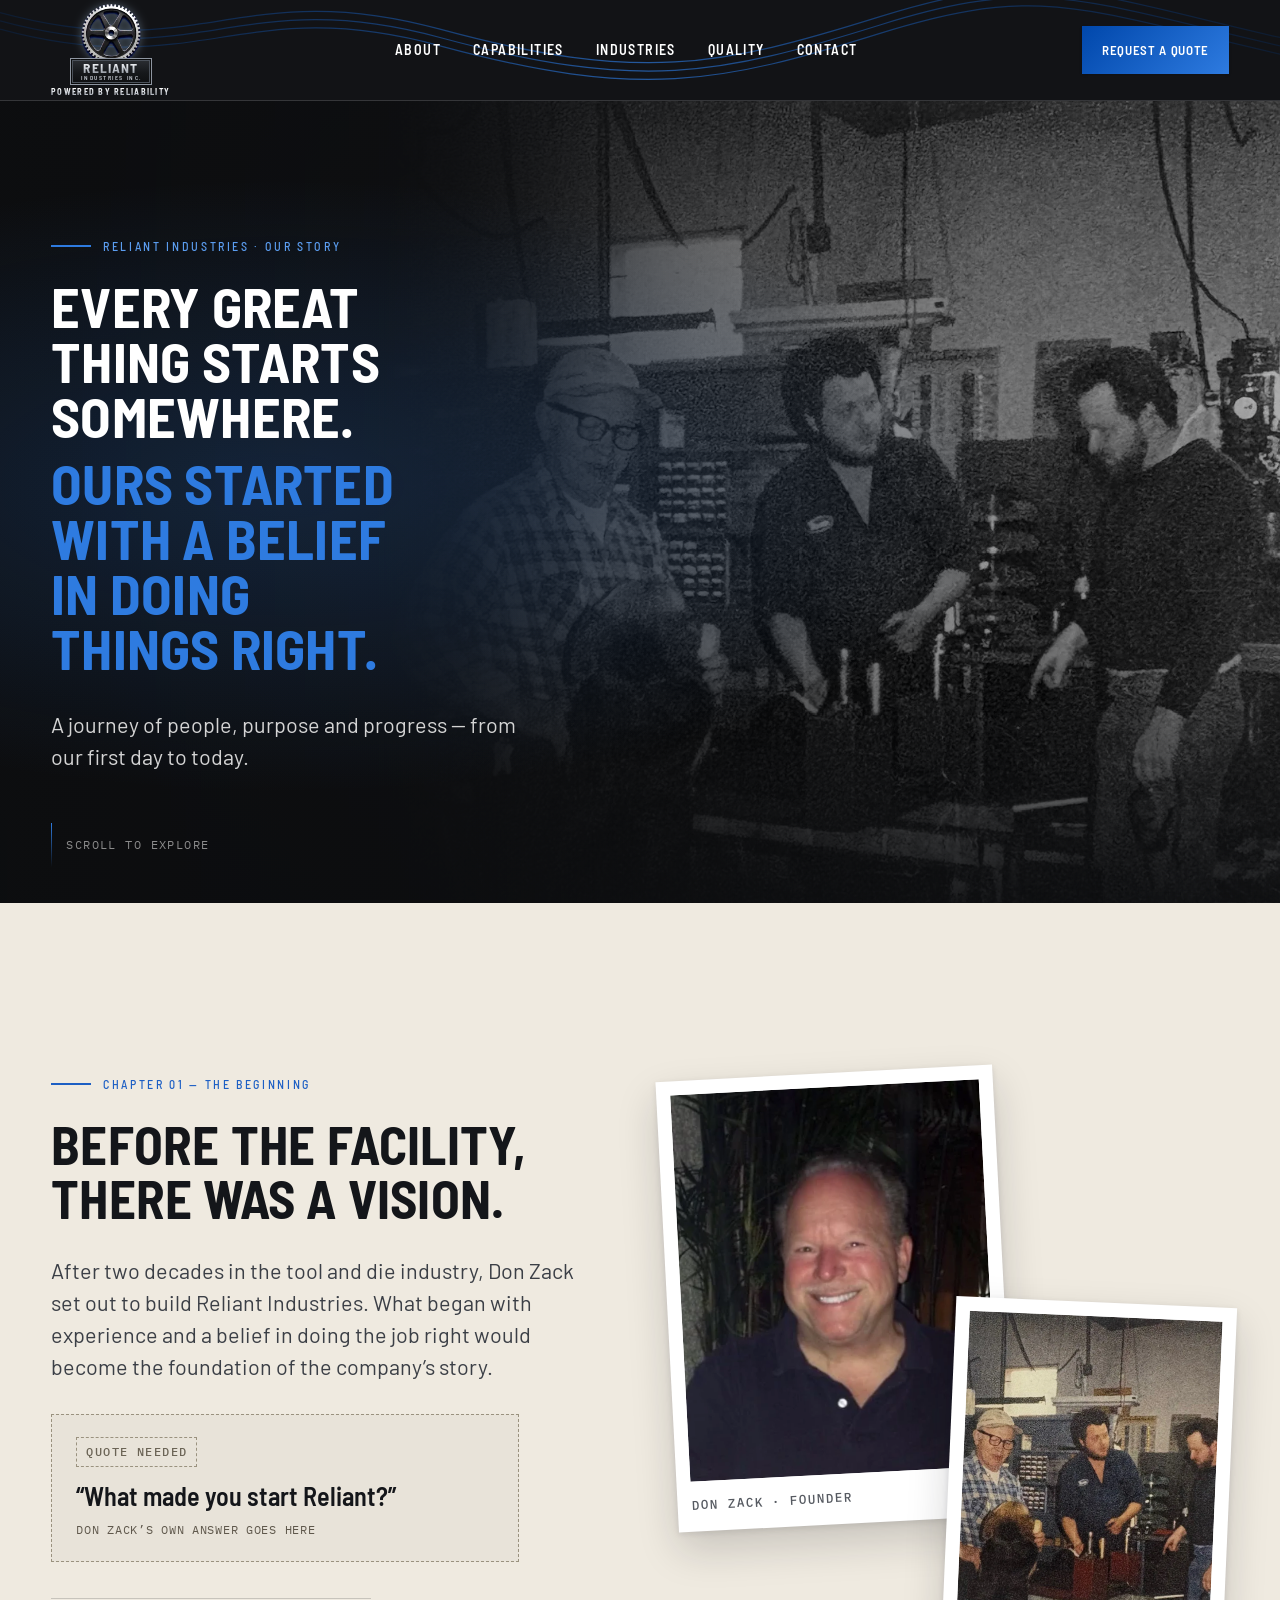
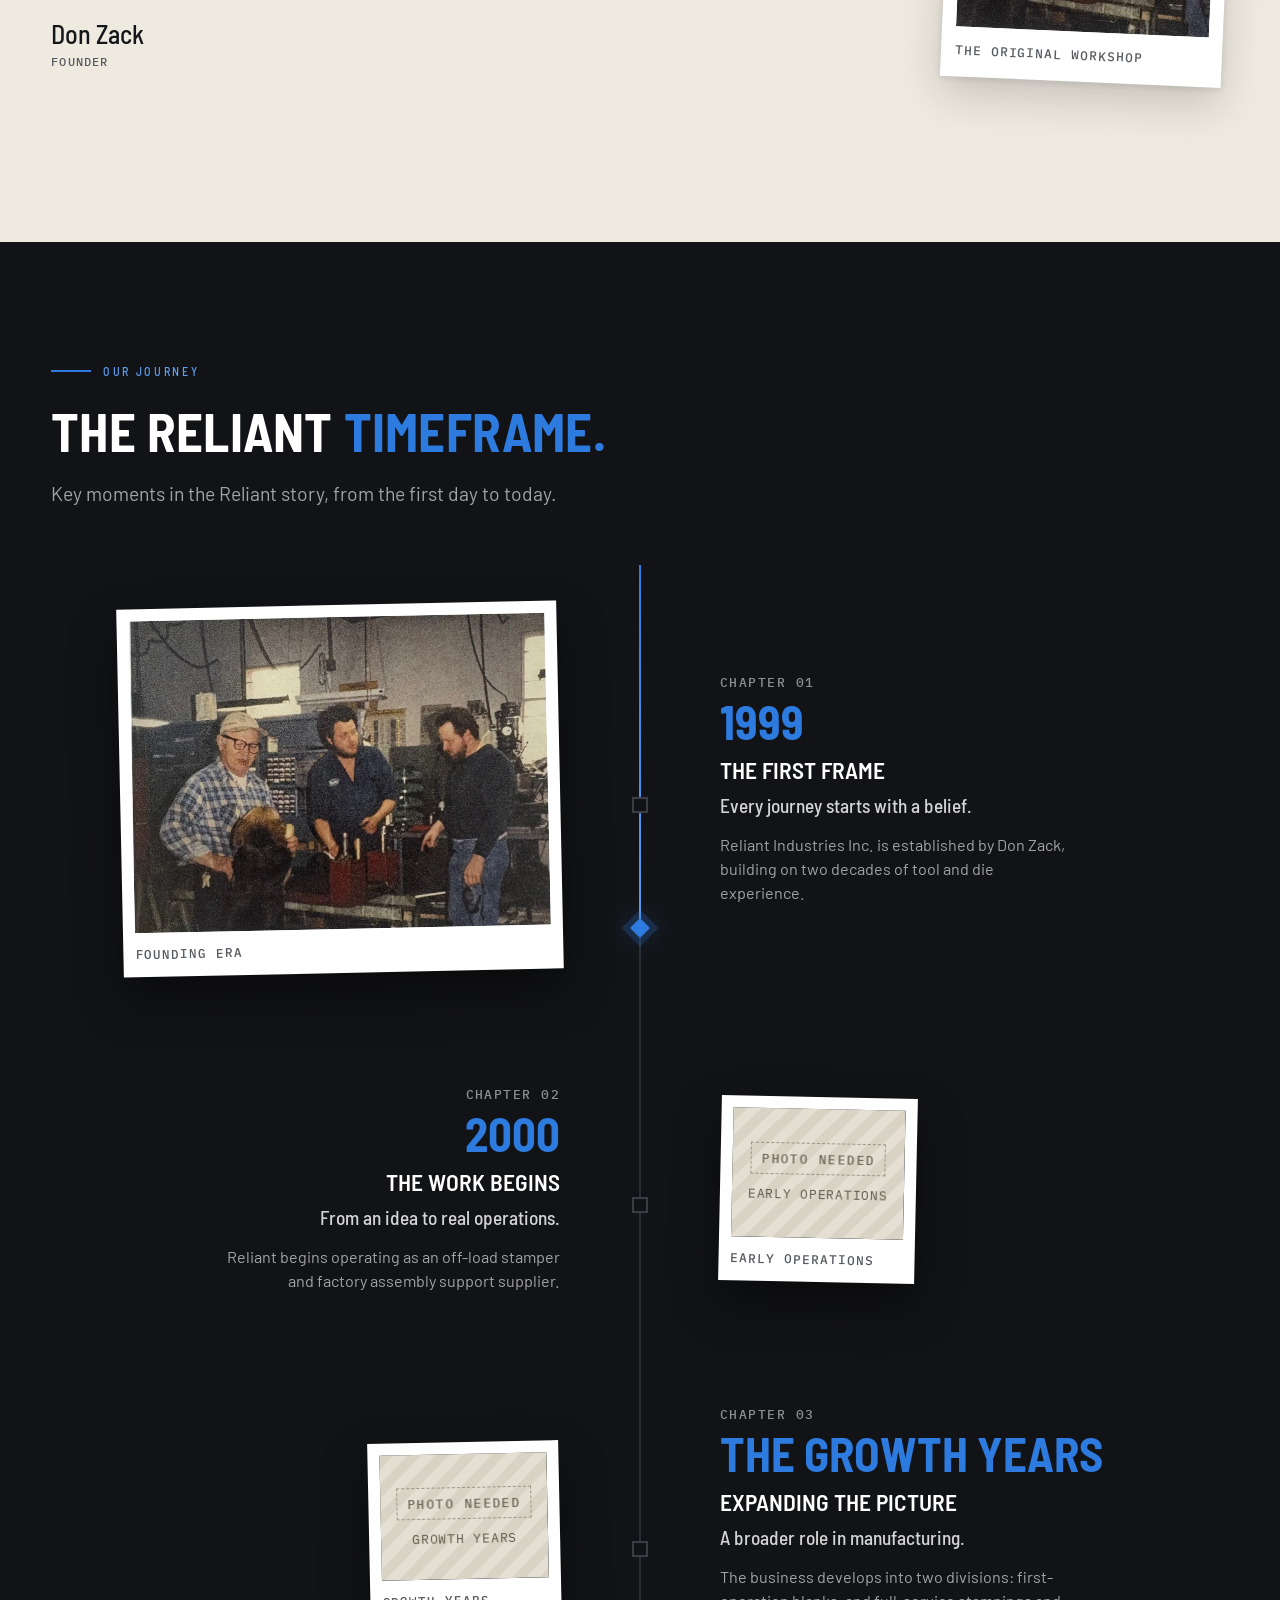
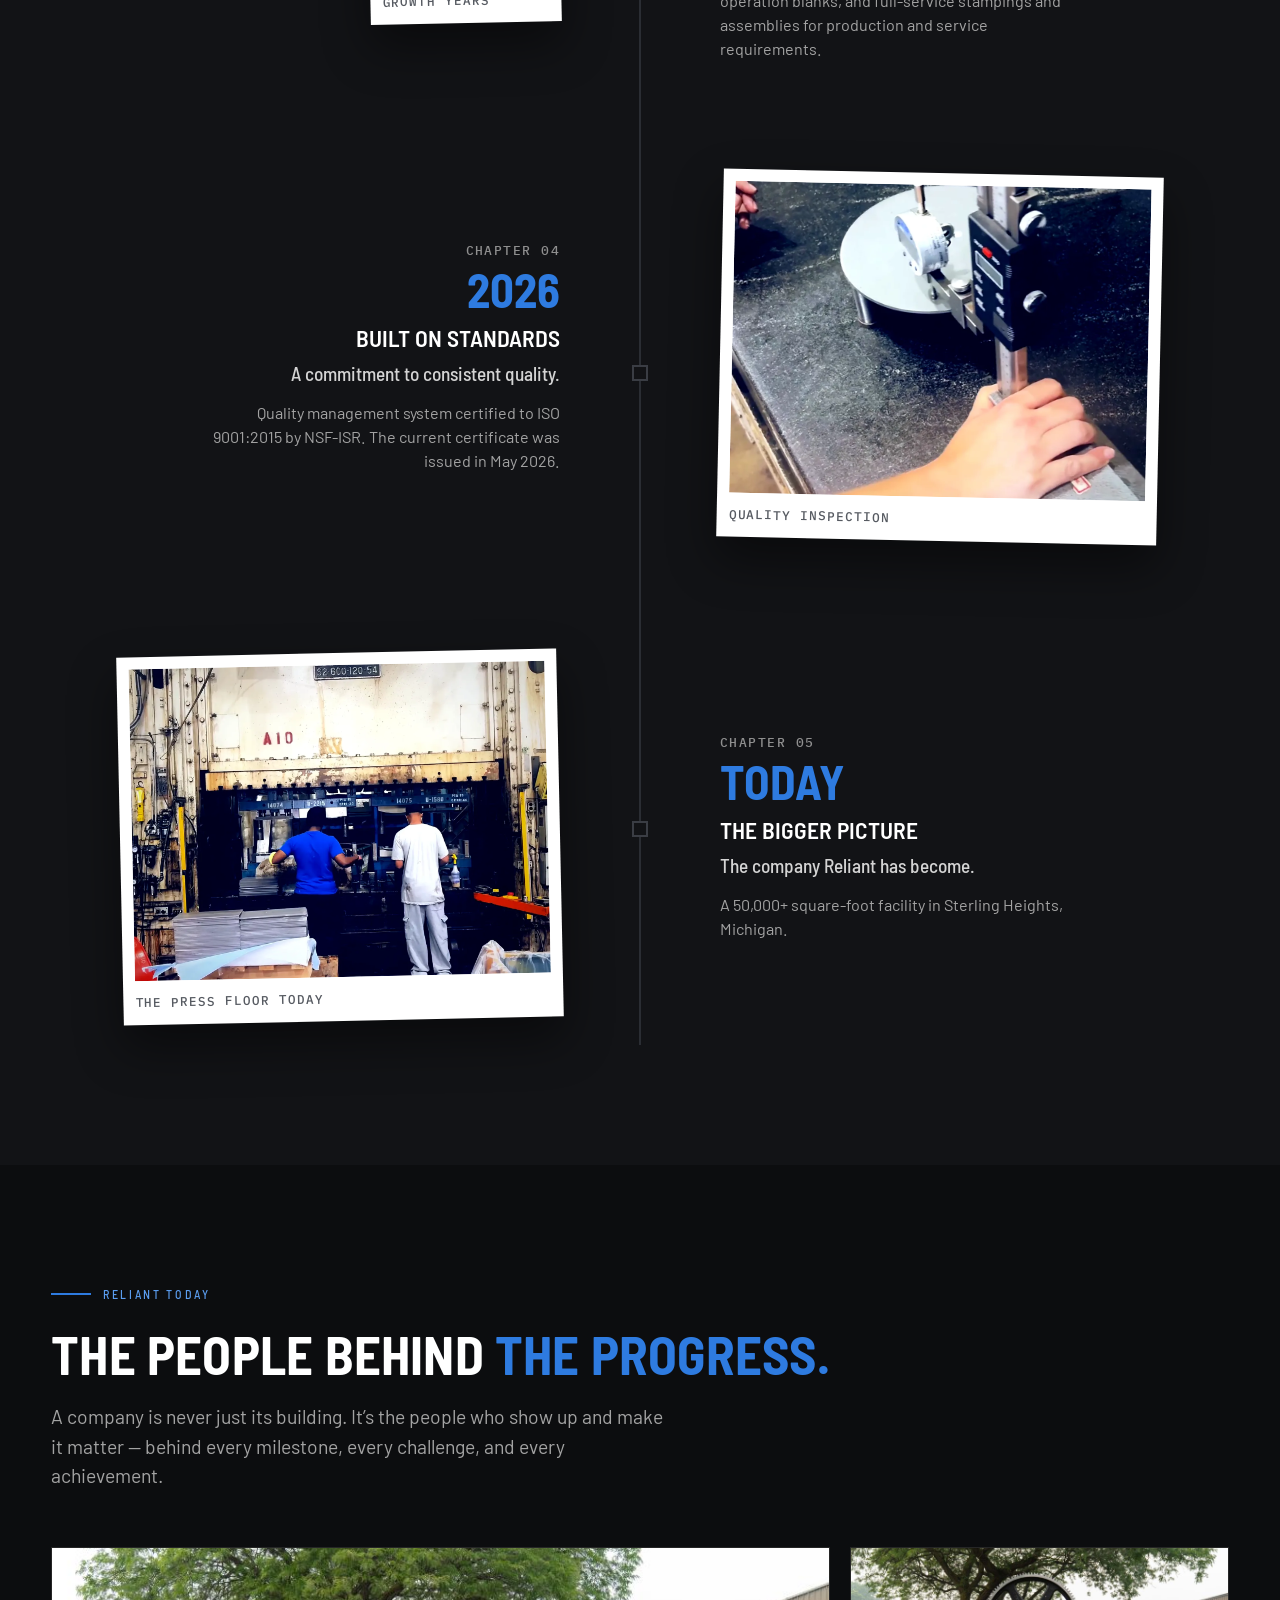
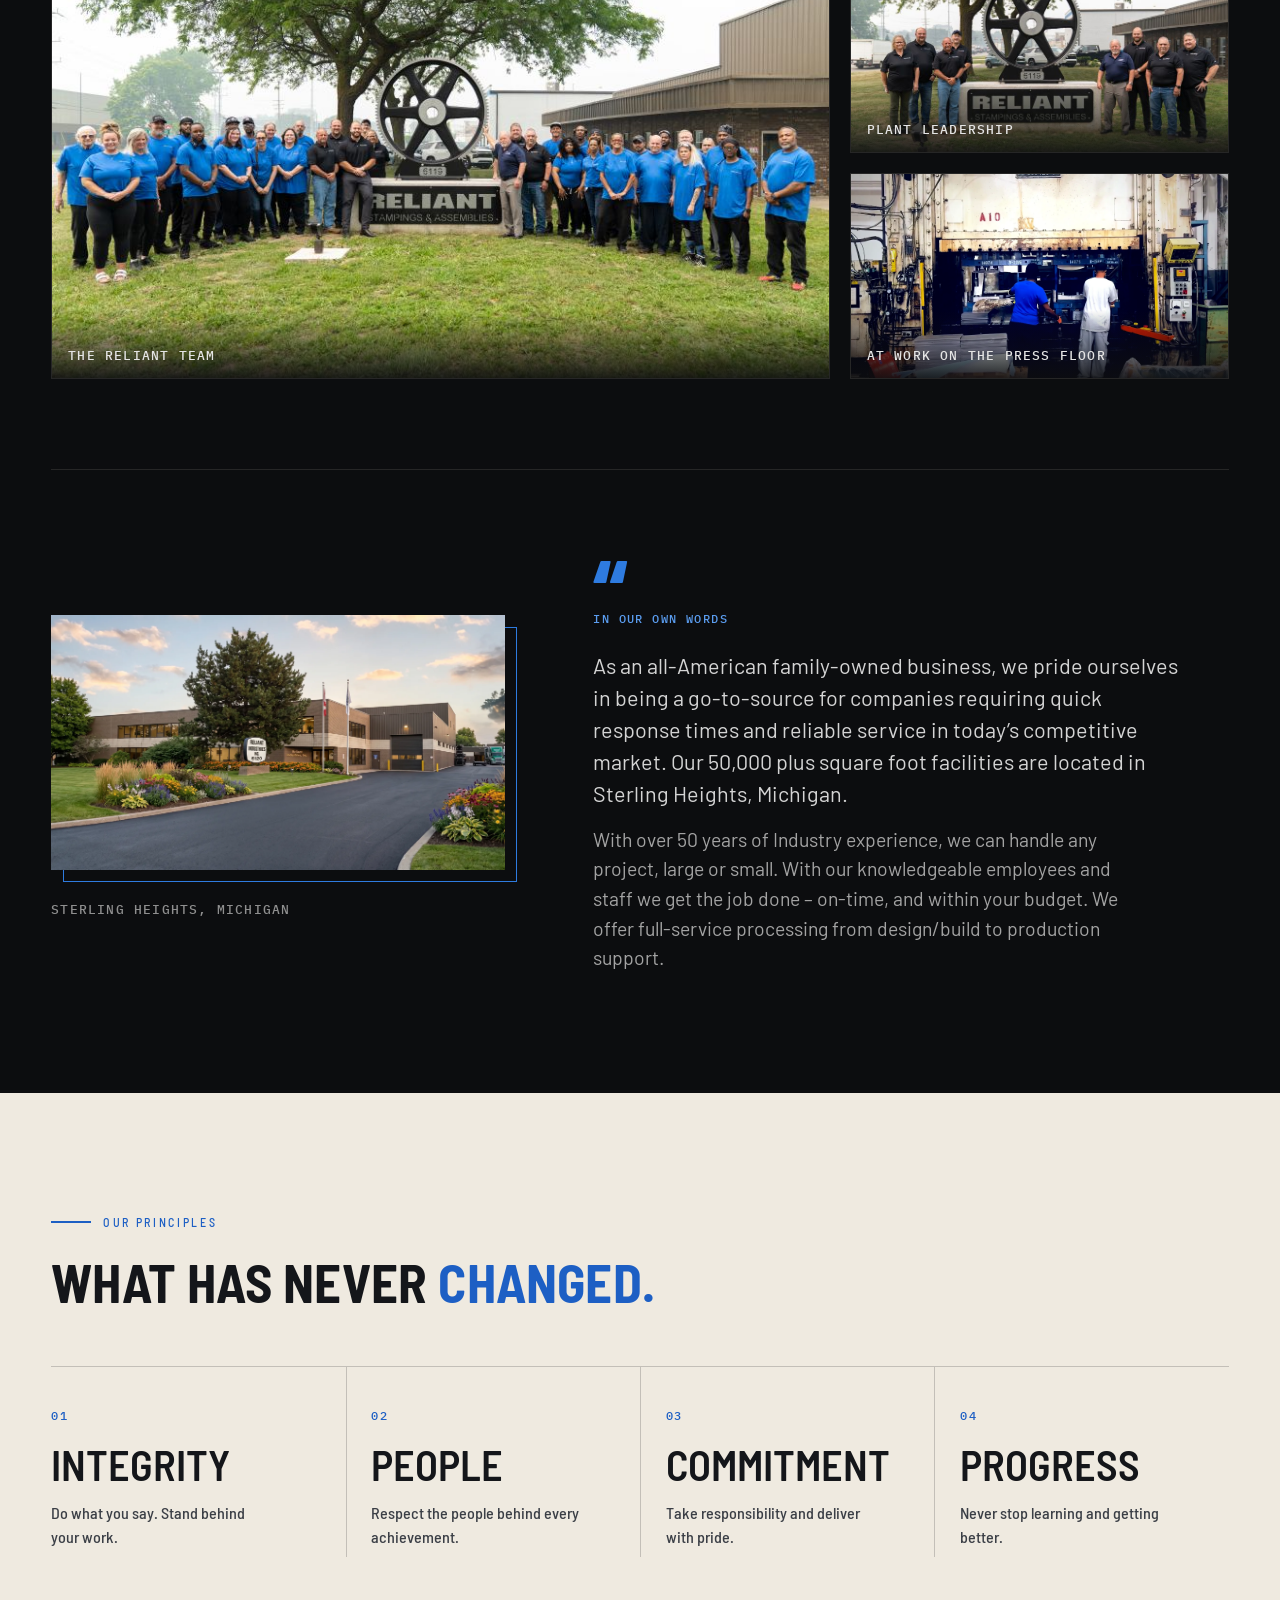
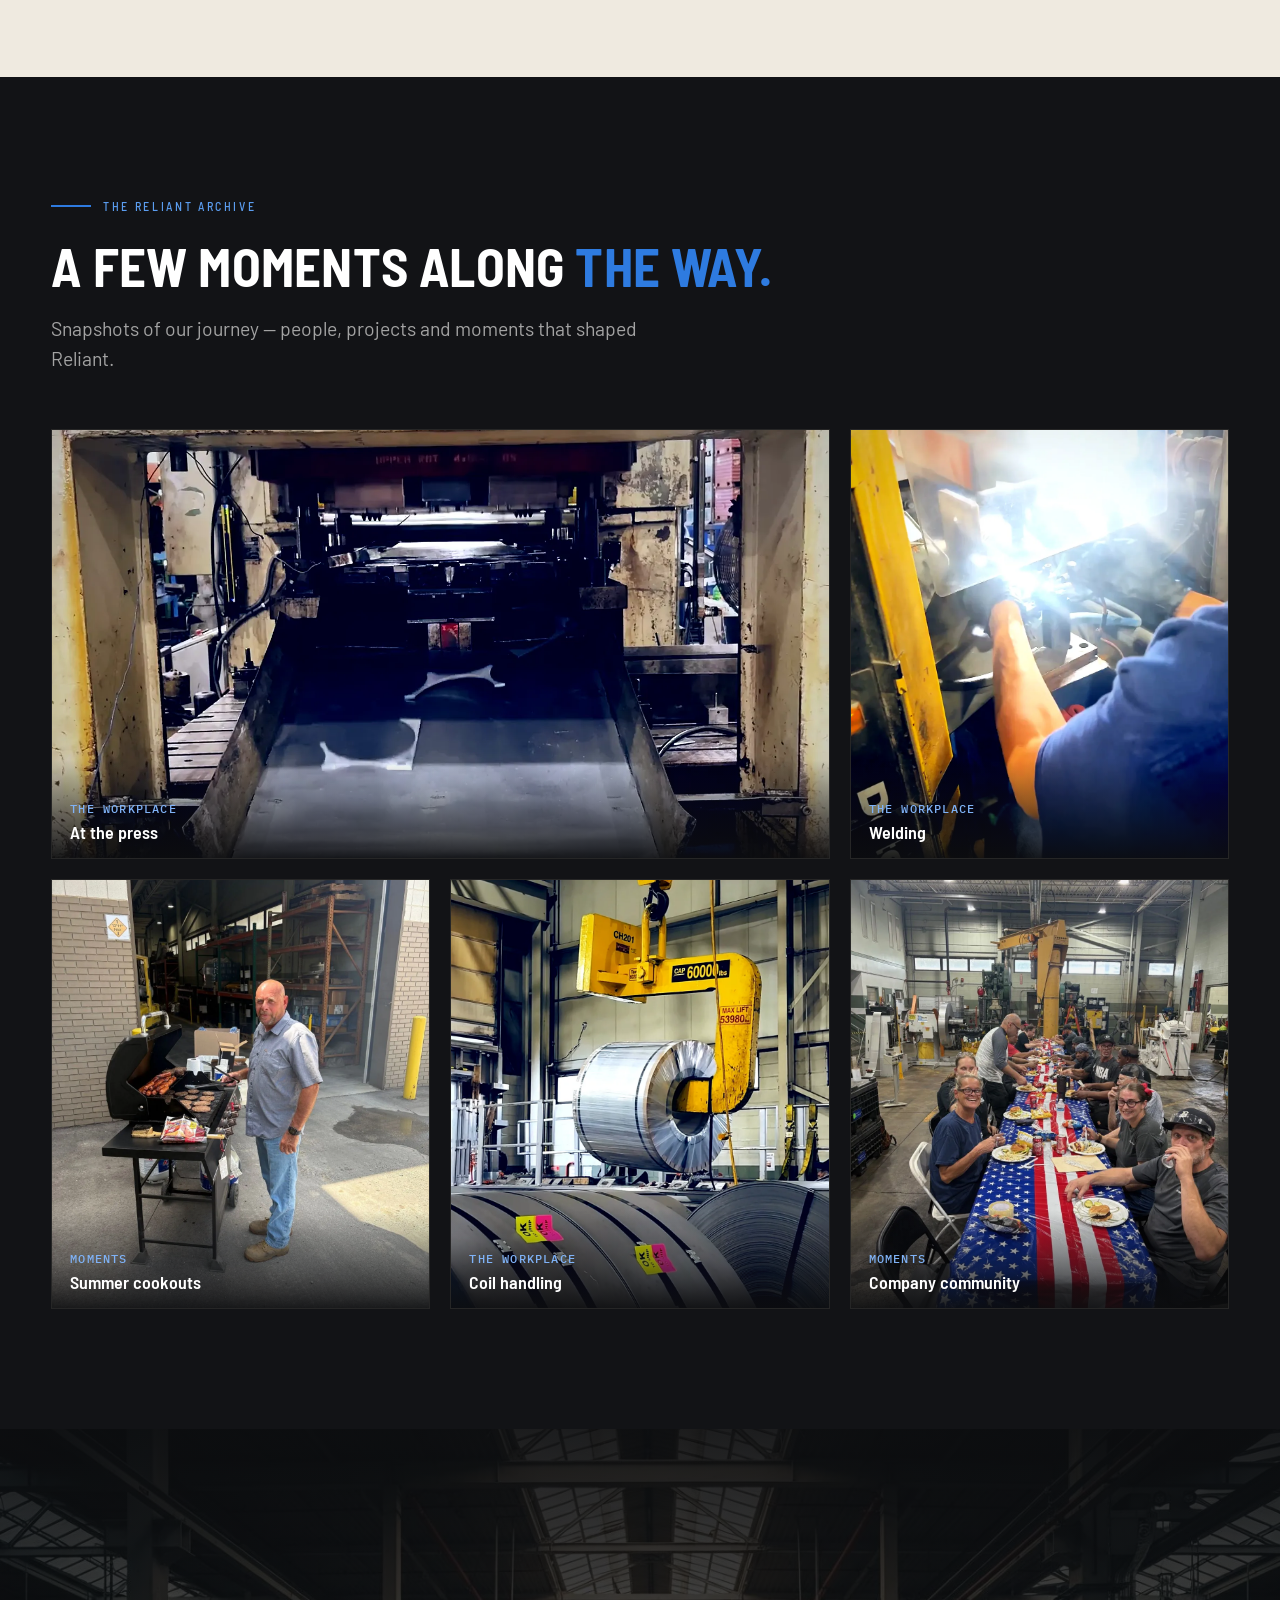
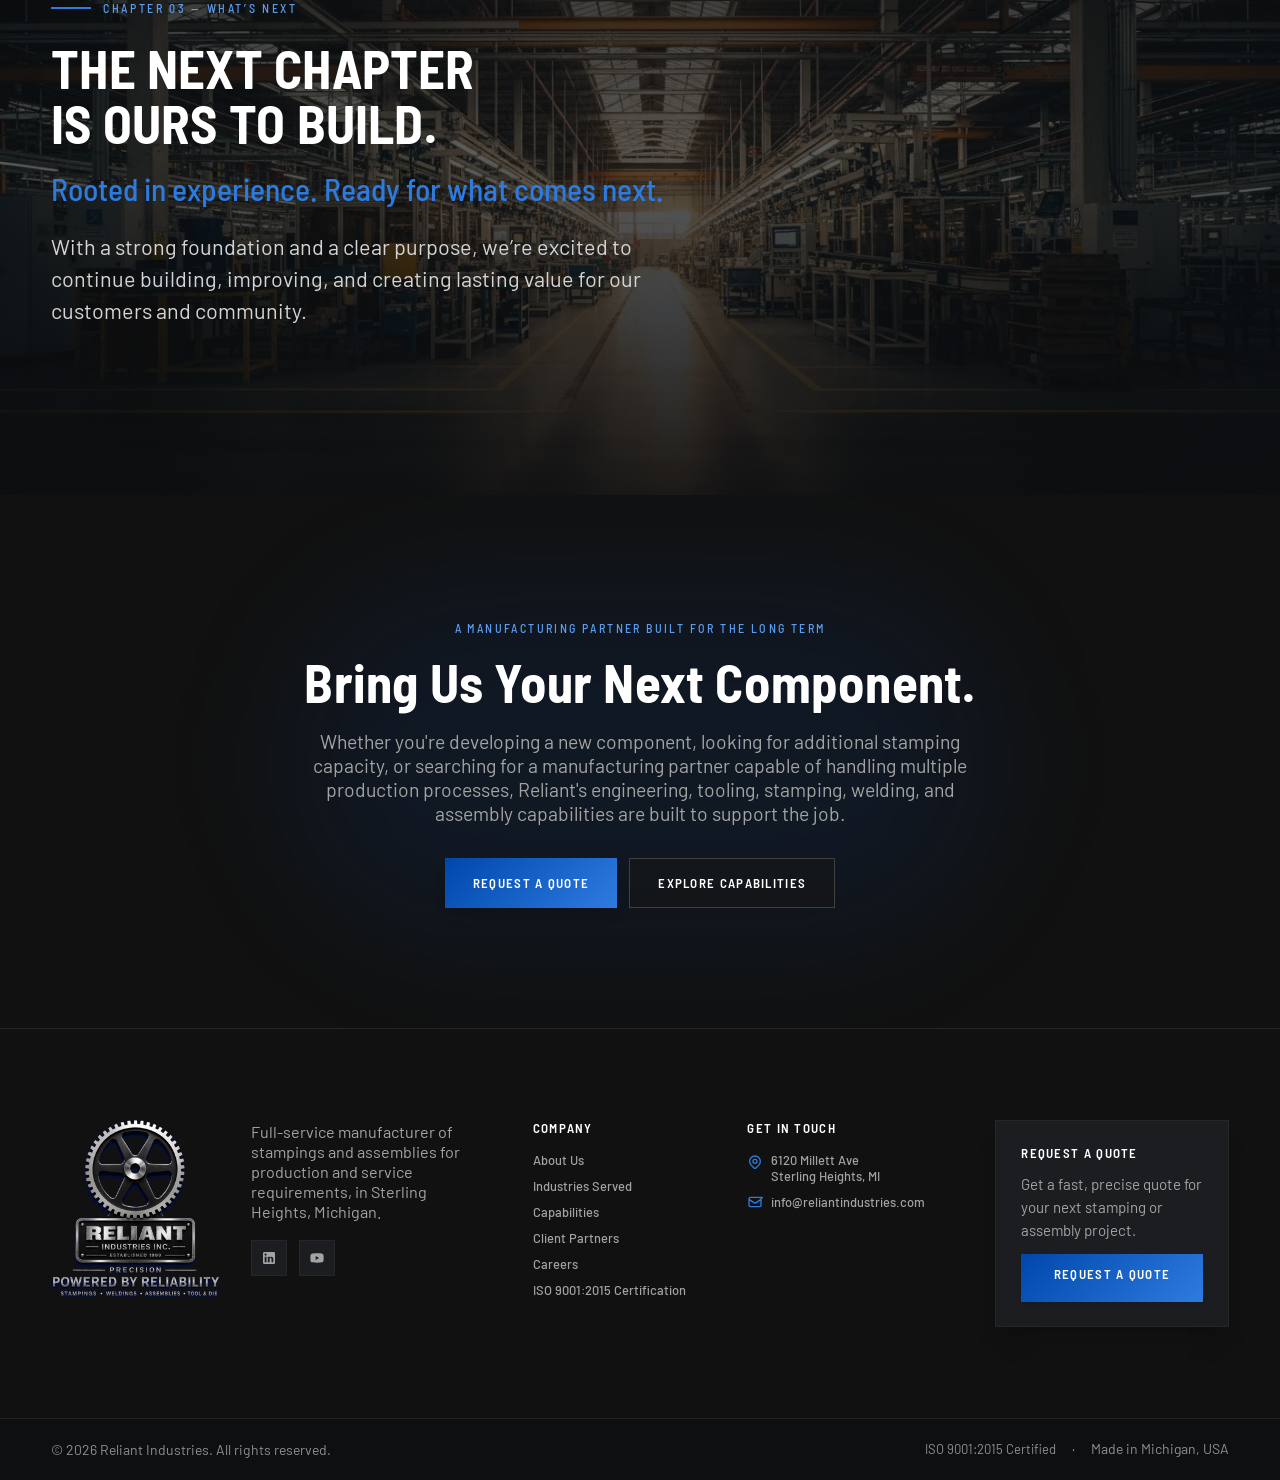
==== commit 30282bdb: "Mobile polish, footer logo nudge, smoother About timeline" ====
--- a/pages/about.html
+++ b/pages/about.html
@@ -7,7 +7,7 @@
     <!-- SEO:start -->
     <title>About Reliant Industries | Sterling Heights, MI Stamping</title>
     <meta name="description" content="The story of Reliant Industries, a family-owned metal stamping manufacturer in Sterling Heights, Michigan, founded by Don Zack after 20 years in tool and die.">
-    <meta name="robots" content="index, follow, max-image-preview:large">
+    <meta name="robots" content="noindex, nofollow">
     <link rel="canonical" href="https://www.reliantindustries.com/pages/about.html">
     <meta property="og:type" content="website">
     <meta property="og:site_name" content="Reliant Industries">
@@ -37,7 +37,7 @@
     <!-- Google Fonts -->
     <link rel="preload" href="../assets/fonts/barlow-400.woff2" as="font" type="font/woff2" crossorigin>
     <link rel="preload" href="../assets/fonts/barlow-semi-condensed-700.woff2" as="font" type="font/woff2" crossorigin>
-    <link rel="stylesheet" href="../assets/css/site.min.css?v=20261102b">
+    <link rel="stylesheet" href="../assets/css/site.min.css?v=20261124">
     <!-- External Custom CSS -->
     <script src="../assets/js/ab-js.js?v=20261102b"></script>
     <link rel="stylesheet" href="../assets/css/tailwind.css?v=20261102b">
@@ -513,7 +513,7 @@
   <script src="../assets/js/nda.js?v=20261102b" defer></script>
 
 <script src="../assets/js/videos.js?v=20261102b"></script>
-<script src="../assets/js/about.js?v=20261102b" defer></script>
+<script src="../assets/js/about.js?v=20261124" defer></script>
 <script src="../assets/js/site.js?v=20261102b" defer></script>
 </body>
 </html>
--- a/assets/css/site.min.css
+++ b/assets/css/site.min.css
@@ -12,3 +12,47 @@
     .ab-hero-media img.ab-hero-photo { left: auto; right: 0; width: 70%; height: 100%; object-position: 48% 30%;
         -webkit-mask-image: linear-gradient(90deg, transparent 0, #000 24%); mask-image: linear-gradient(90deg, transparent 0, #000 24%); }
 }
+
+/* Header waves stay the height of the logo bar. They used to fill the whole header, so opening the mobile menu made the header taller
+   and stretched (distorted) the lines. */
+.header-wave-background { height: 84px; }
+@media (min-width: 640px) { .header-wave-background { height: 100px; } }
+
+/* ---- mobile polish (2026-11-24) ---- */
+/* footer logo: optical nudge so it lines up with the text edge below it (tune --footer-logo-nudge) */
+@media (max-width: 767px) { .rl-footer-brand > .brand-full img { margin-left: var(--footer-logo-nudge, 3px); } }
+/* capabilities eyebrow keyword: own line on phones, dot separator on wider screens */
+.kw { white-space: nowrap; }
+@media (max-width: 639px) { .kw { display: block; margin-top: 4px; } }
+@media (min-width: 640px) { .kw::before { content: "\00B7\00A0"; } }
+/* home hero on phones: tidy chip rows and equal-width buttons */
+@media (max-width: 639px) {
+  .hero-chips.flex { display: grid; grid-template-columns: repeat(3, auto); justify-content: center; gap: 8px 22px; }
+  .hero-chips > .text-\[\#2E7BE0\], .hero-chips > .hc-loc { display: none; }
+  .hero-actions { flex-direction: column; align-items: stretch; max-width: 320px; margin-inline: auto; }
+  .hero-actions > a { width: 100%; justify-content: center; text-align: center; }
+}
+/* ---- About timeline: smooth, staggered motion ---- */
+@media (prefers-reduced-motion: no-preference) {
+  .ab-tl2-line .fill, .ab-tl2-line .pointer { will-change: height, top; }
+  .ab-js .ab-step .ab-polaroid { transition: transform 1.1s cubic-bezier(.2,.7,.2,1); }
+  .ab-js .ab-step:not(.in) .ab-polaroid { transform: translateY(18px) rotate(-3.5deg) scale(.97); }
+  .ab-js .ab-step:nth-child(even):not(.in) .ab-polaroid { transform: translateY(18px) rotate(3.5deg) scale(.97); }
+  .ab-js .ab-step-text > * { opacity: 0; transform: translateY(14px); transition: opacity .7s ease, transform .8s cubic-bezier(.2,.7,.2,1); }
+  .ab-js .ab-step.in .ab-step-text > * { opacity: 1; transform: none; }
+  .ab-js .ab-step.in .ab-step-text > :nth-child(1) { transition-delay: .25s; }
+  .ab-js .ab-step.in .ab-step-text > :nth-child(2) { transition-delay: .35s; }
+  .ab-js .ab-step.in .ab-step-text > :nth-child(3) { transition-delay: .45s; }
+  .ab-js .ab-step.in .ab-step-text > :nth-child(4) { transition-delay: .55s; }
+  .ab-js .ab-step.in .ab-step-text > :nth-child(5) { transition-delay: .65s; }
+  .ab-step-dot { transition: background .4s, border-color .4s, transform .5s cubic-bezier(.3,1.6,.5,1), box-shadow .6s; }
+  .ab-step.passed .ab-step-dot { box-shadow: 0 0 0 6px rgba(46,123,224,.18), 0 0 14px rgba(46,123,224,.5); }
+}
+@media (prefers-reduced-motion: no-preference) and (min-width: 1024px) {
+  .ab-js .ab-step .ab-step-dot { transform: translate(-8px,-8px) scale(1); }
+  .ab-js .ab-step.passed .ab-step-dot { transform: translate(-8px,-8px) scale(1.2); }
+}
+@media (prefers-reduced-motion: no-preference) and (max-width: 1023px) {
+  .ab-step.passed .ab-step-dot { transform: scale(1.2); }
+}
+
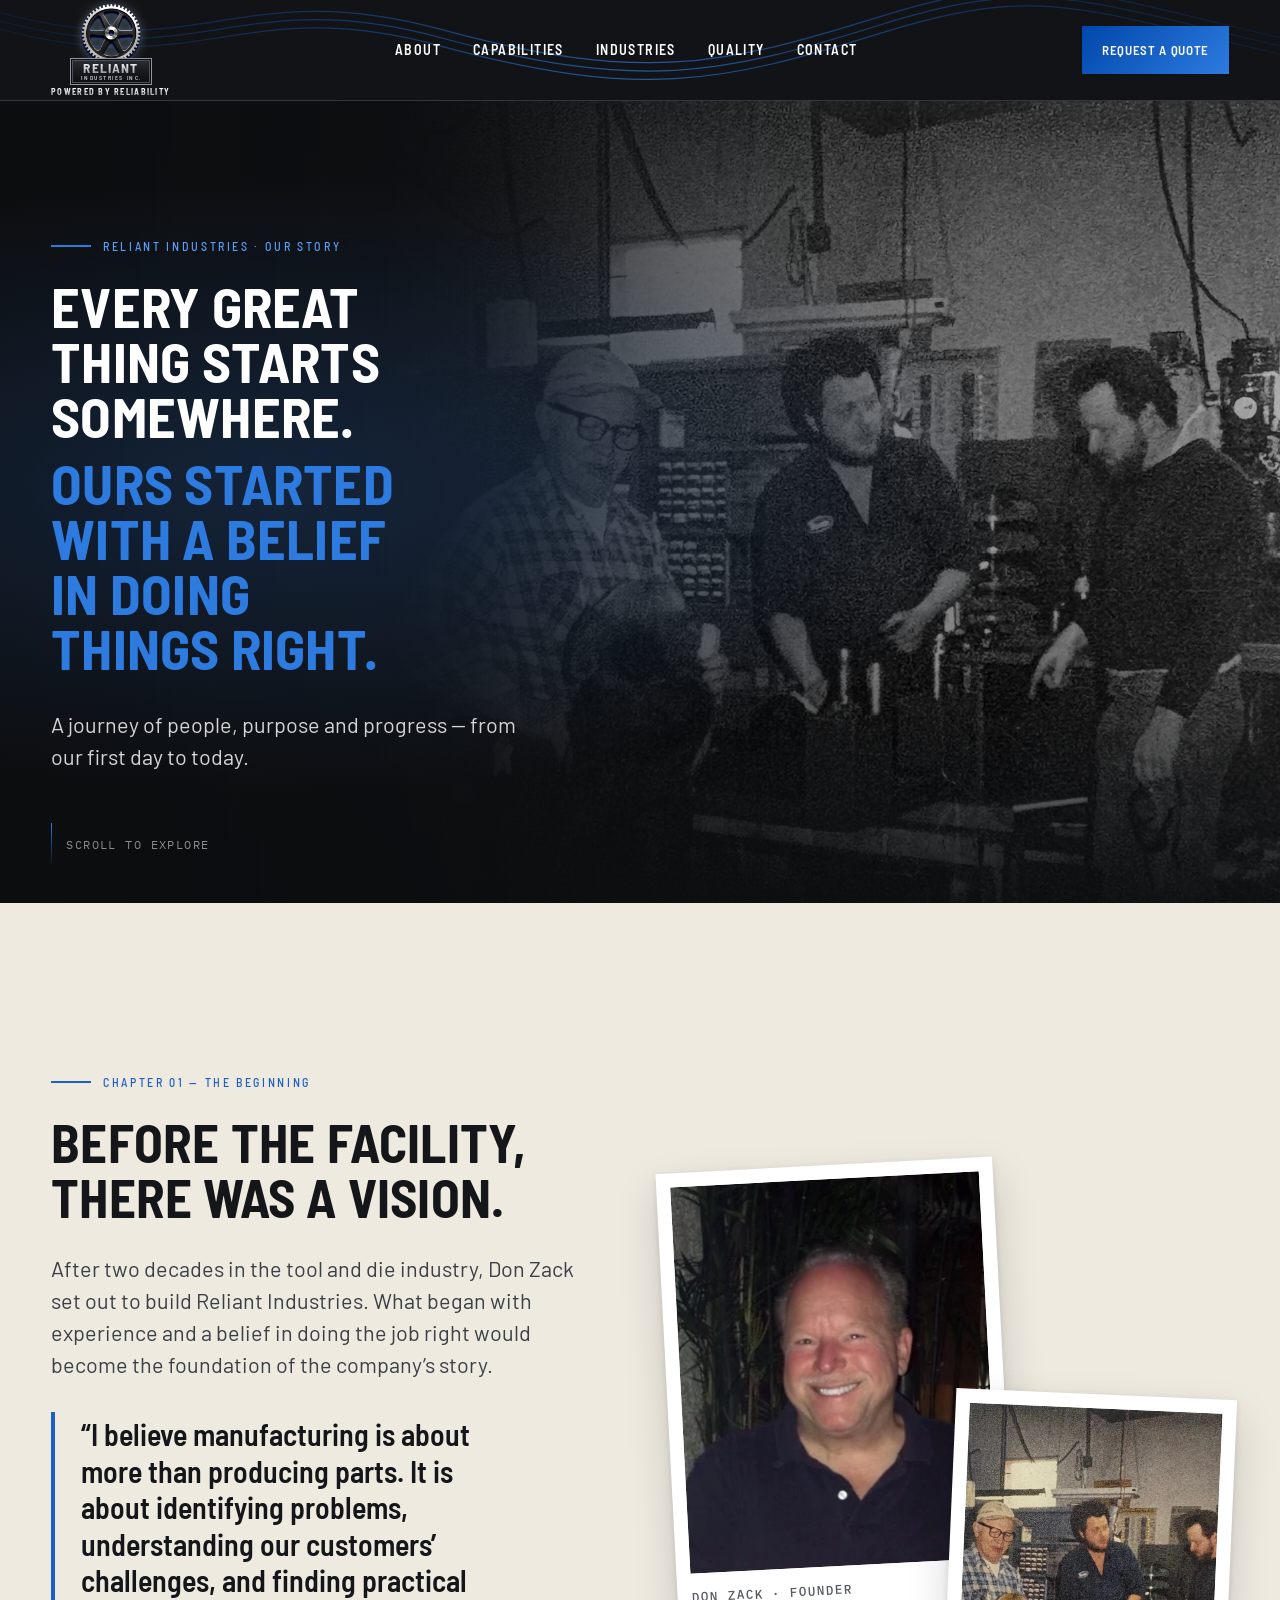
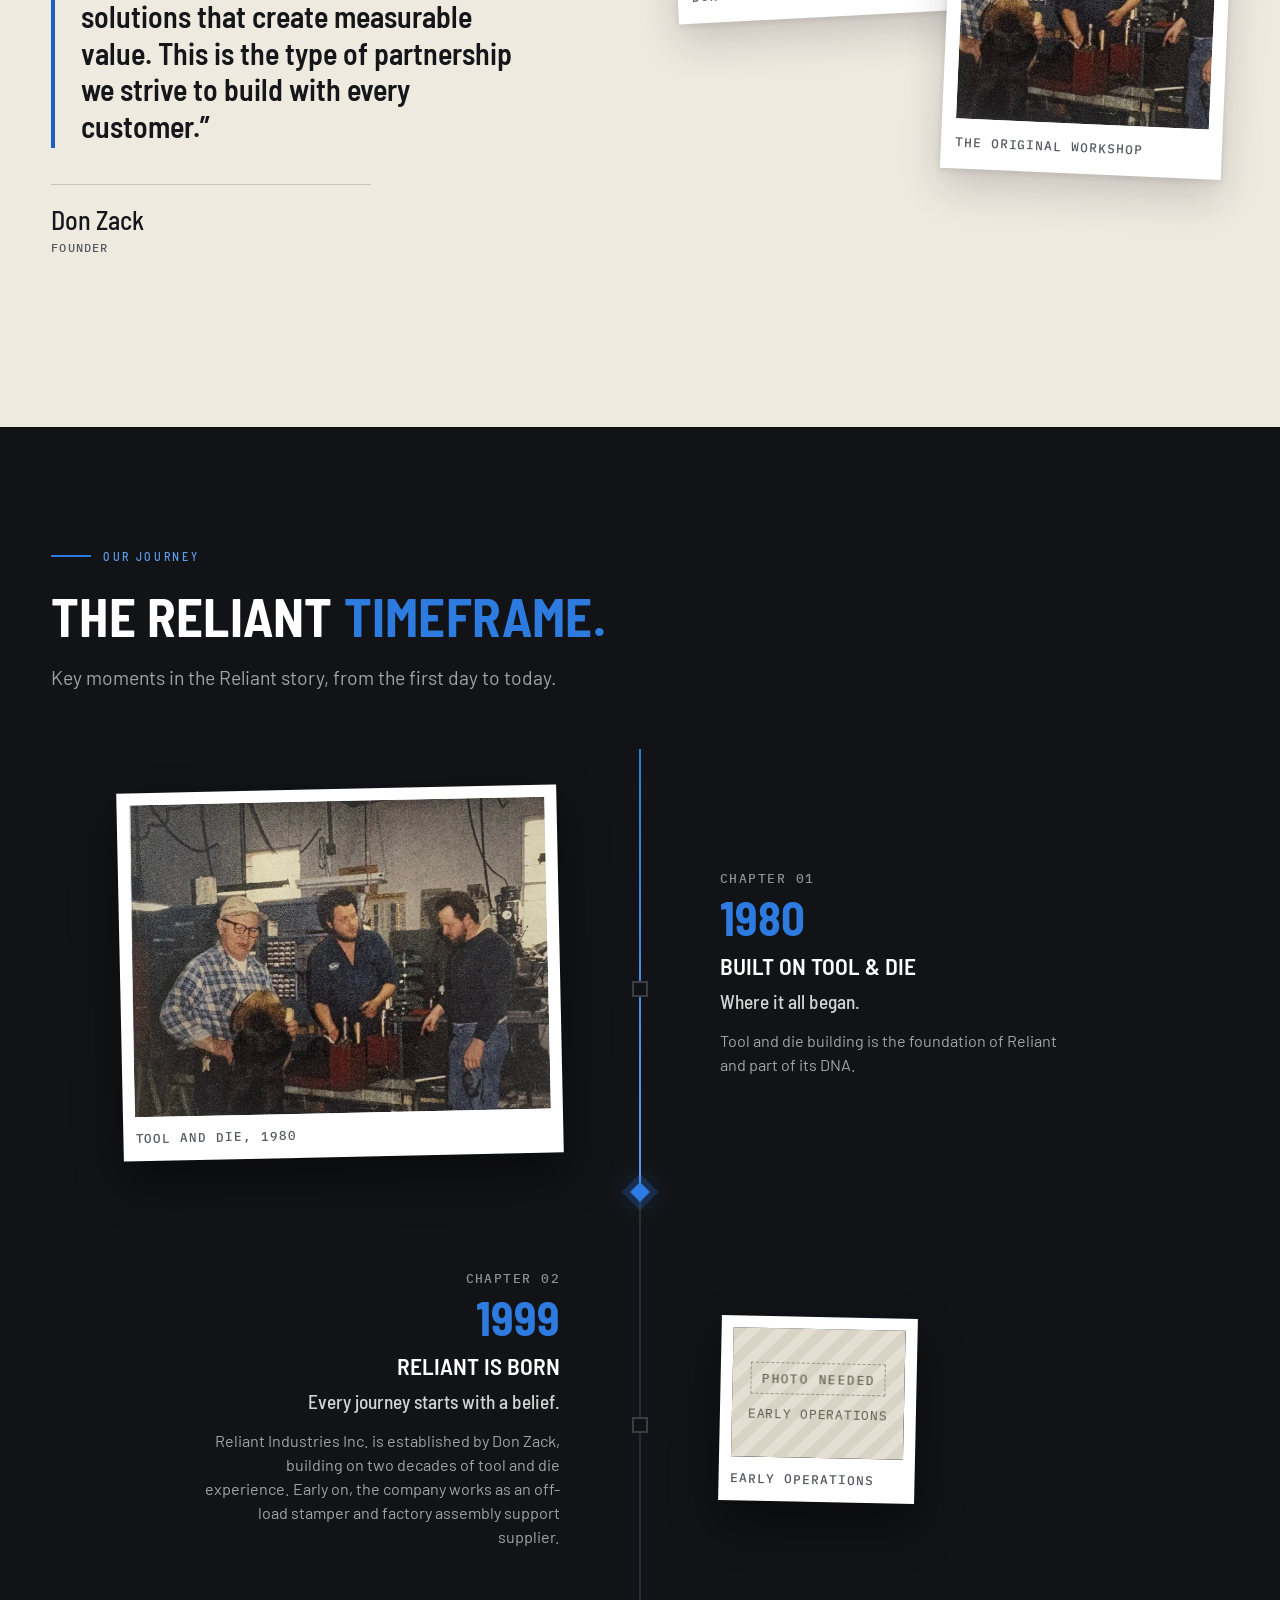
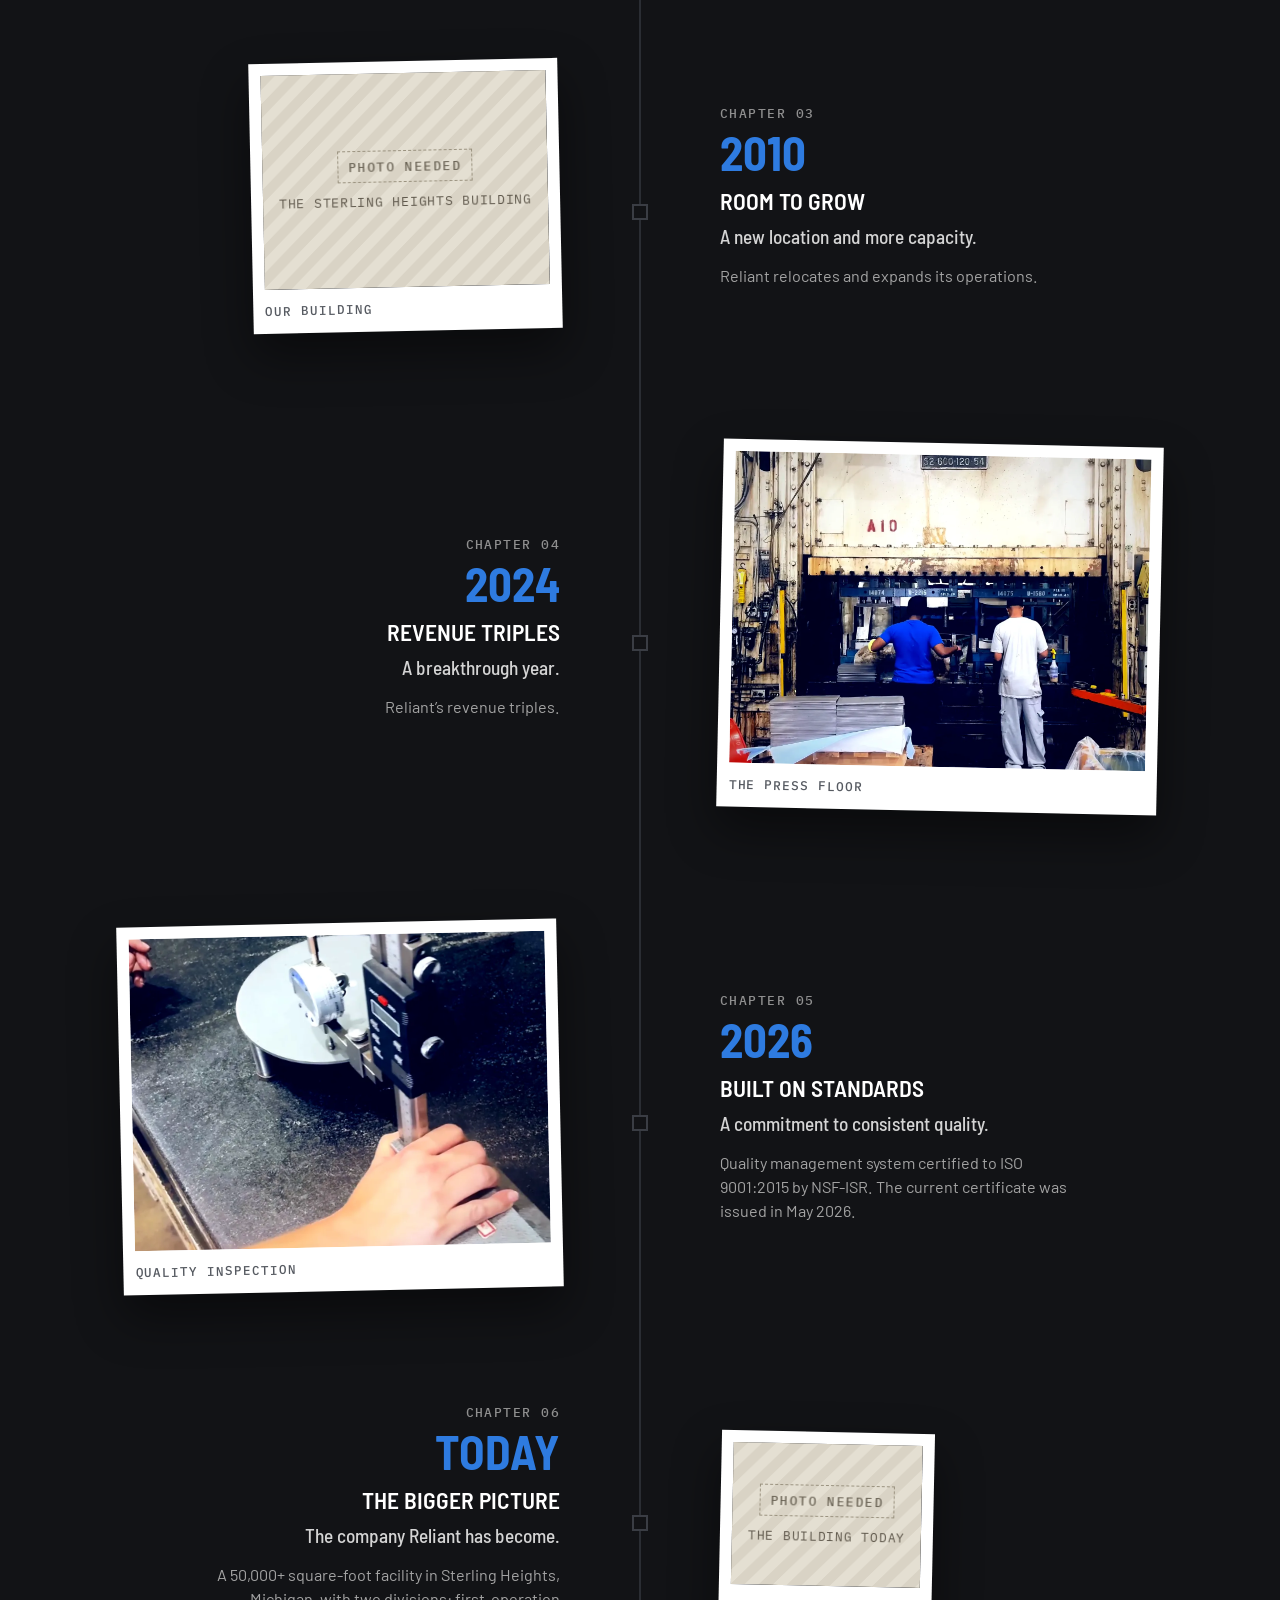
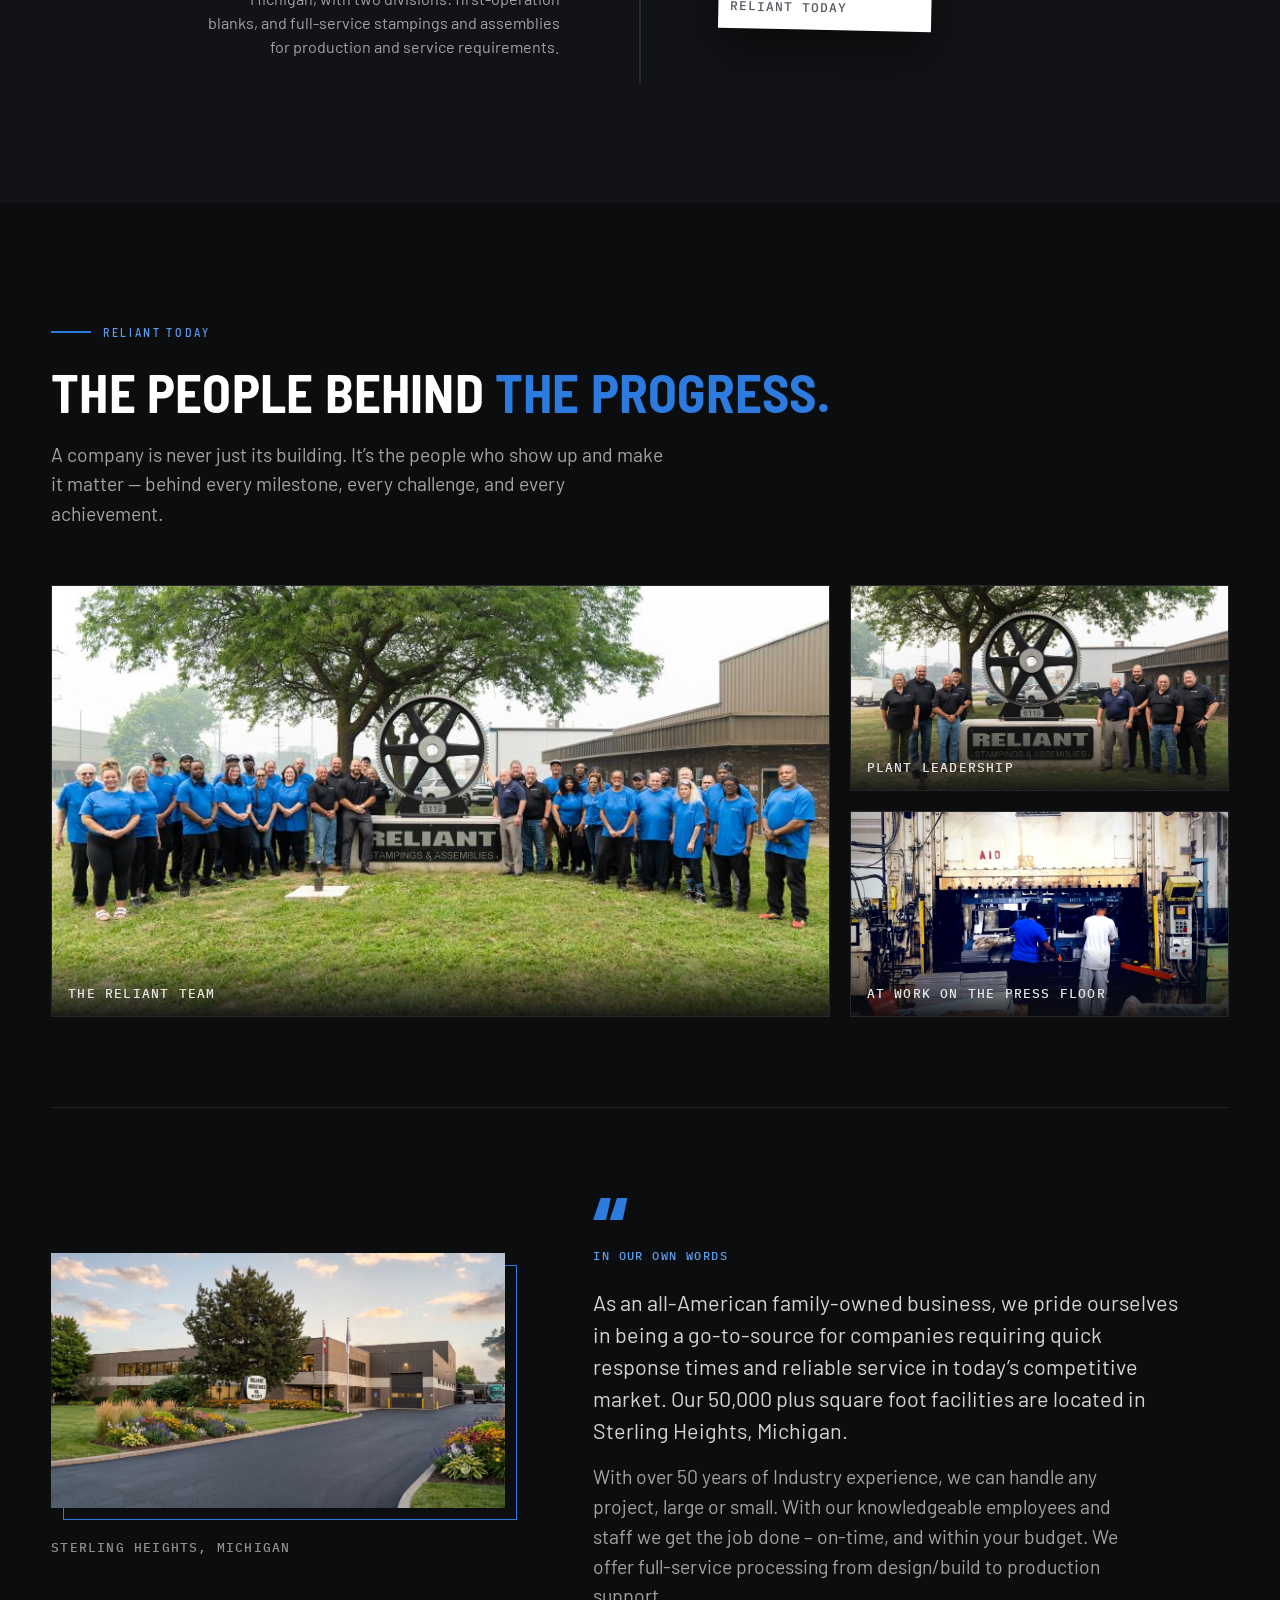
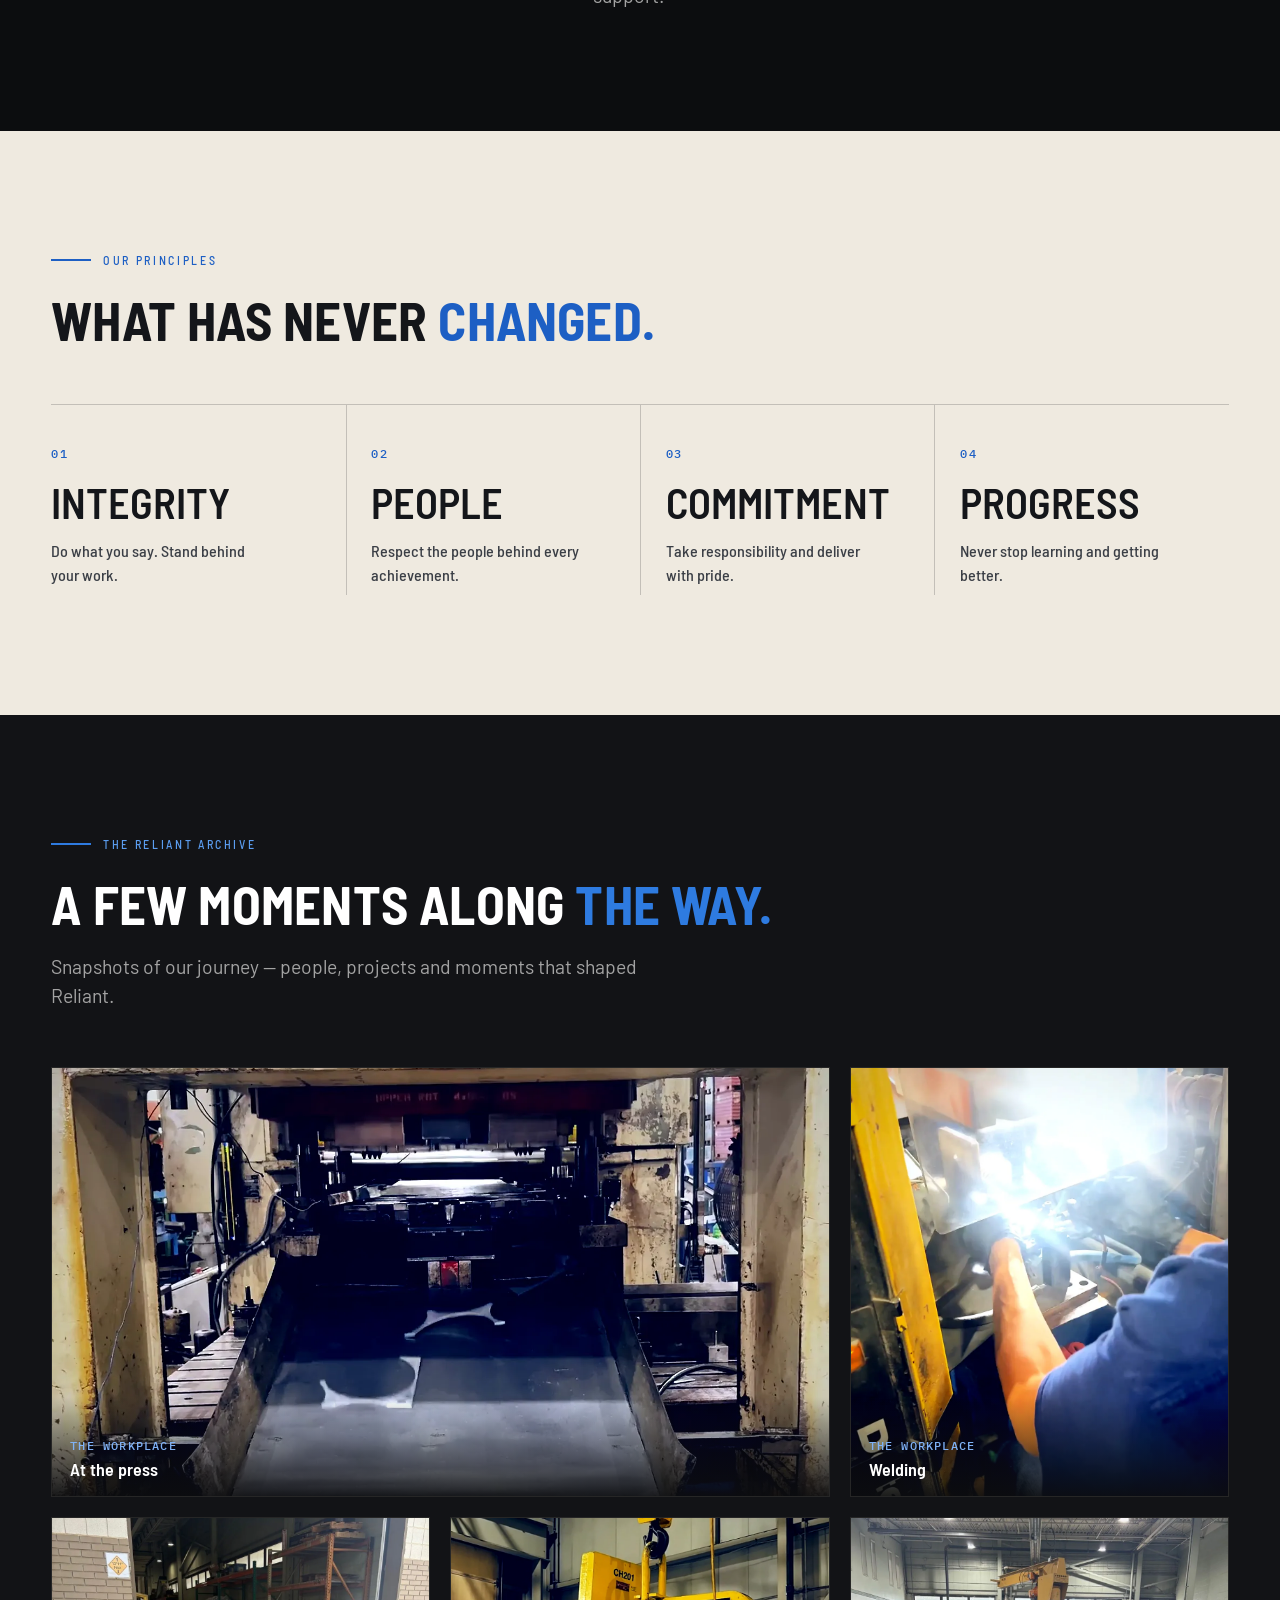
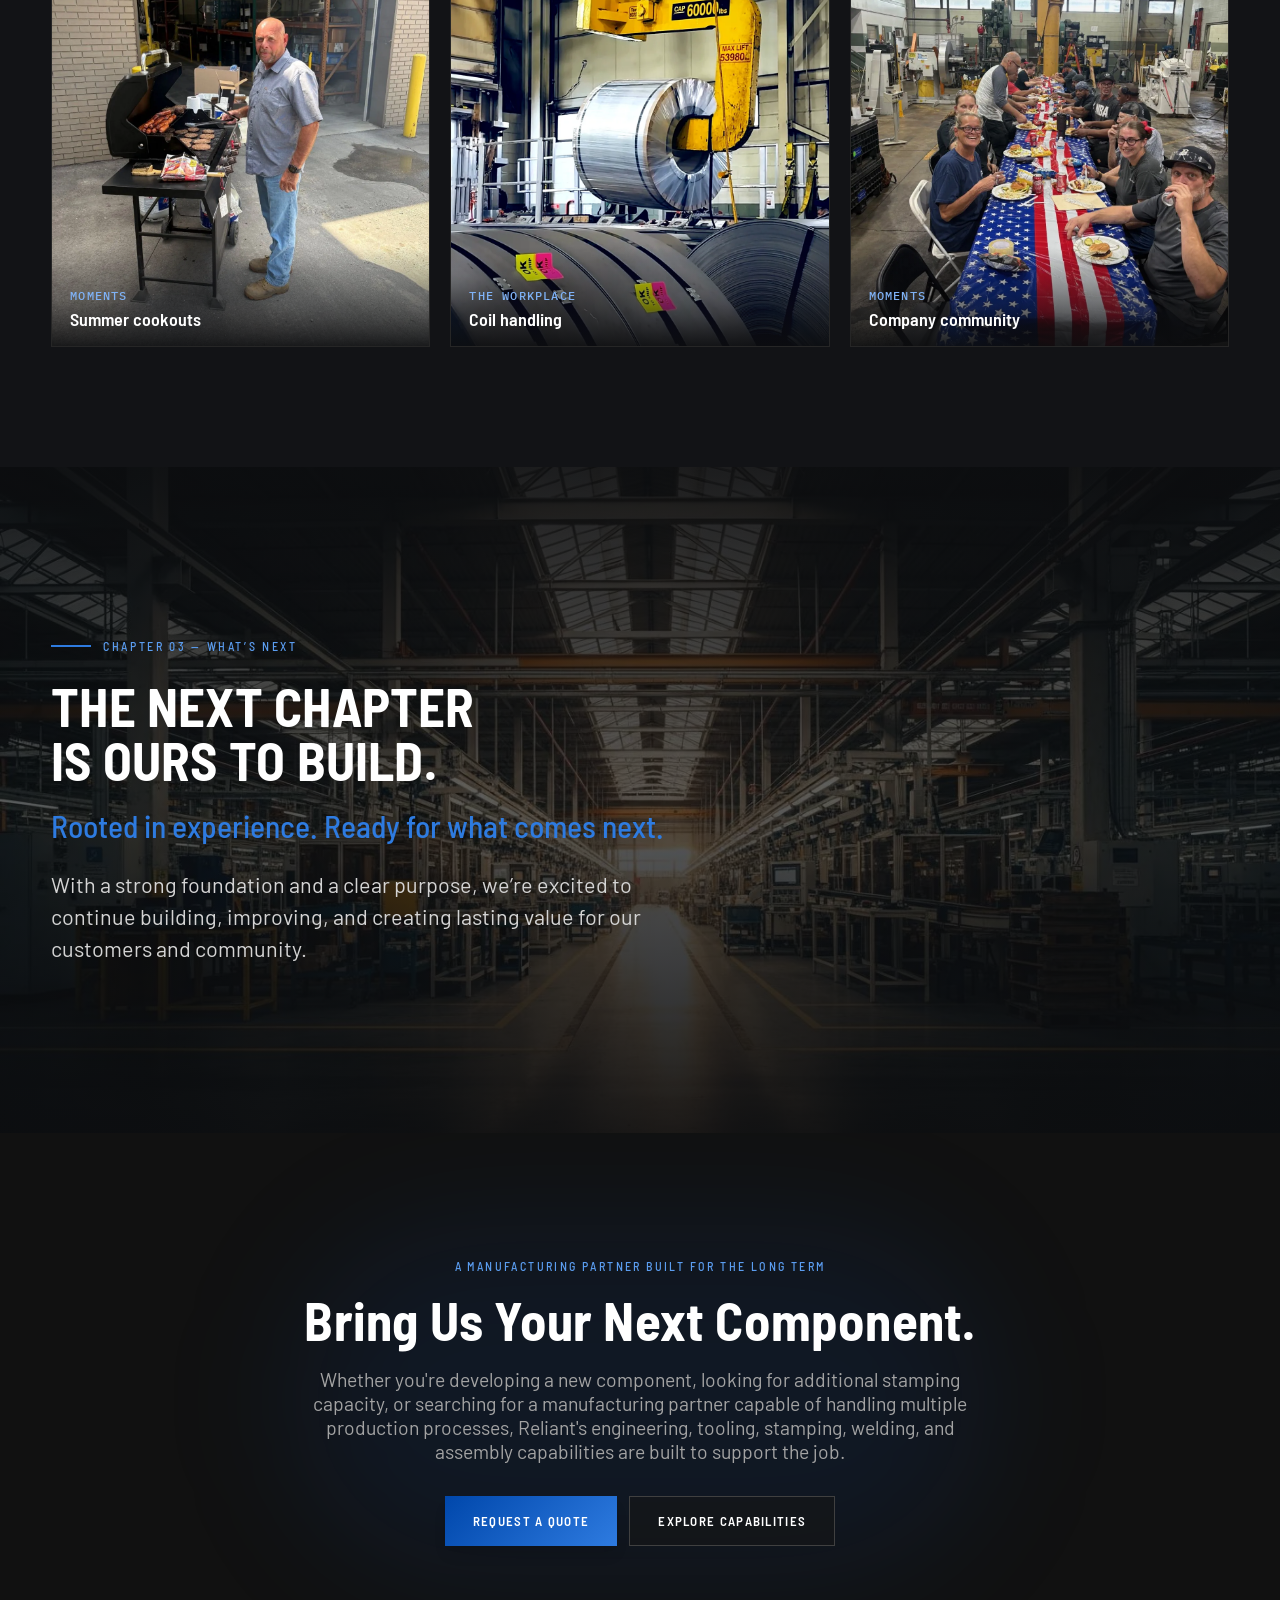
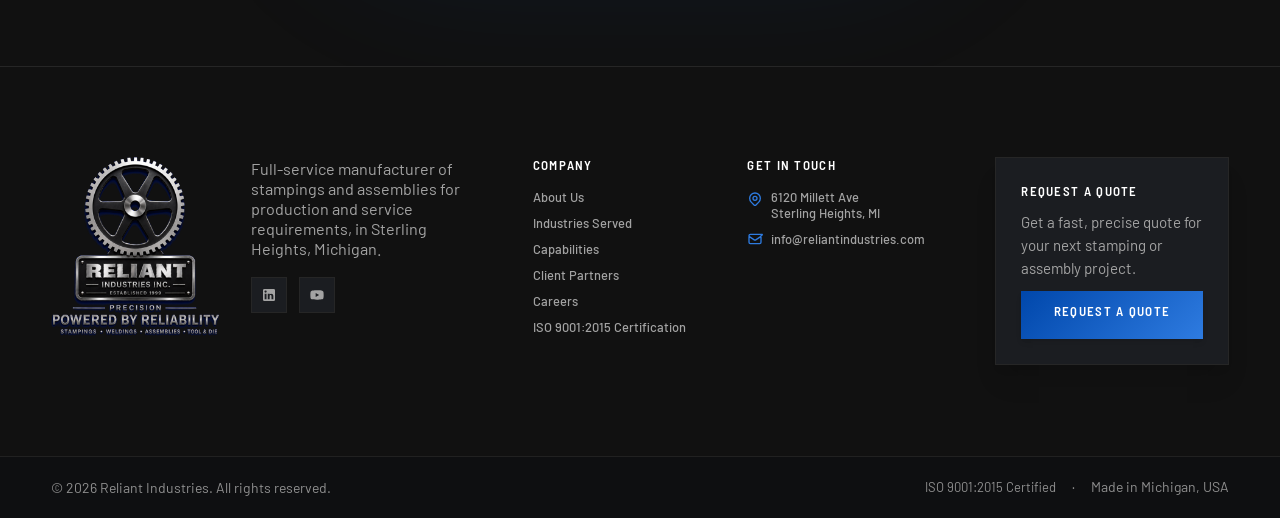
==== commit 02062884: "About: Don's quote, 1980/1999/2010/2024 timeline, foundingDate" ====
--- a/pages/about.html
+++ b/pages/about.html
@@ -37,12 +37,12 @@
     <!-- Google Fonts -->
     <link rel="preload" href="../assets/fonts/barlow-400.woff2" as="font" type="font/woff2" crossorigin>
     <link rel="preload" href="../assets/fonts/barlow-semi-condensed-700.woff2" as="font" type="font/woff2" crossorigin>
-    <link rel="stylesheet" href="../assets/css/site.min.css?v=20261124">
+    <link rel="stylesheet" href="../assets/css/site.min.css?v=20261125">
     <!-- External Custom CSS -->
     <script src="../assets/js/ab-js.js?v=20261102b"></script>
     <link rel="stylesheet" href="../assets/css/tailwind.css?v=20261102b">
     <!-- SEO-LD:start -->
-    <script type="application/ld+json">{"@context":"https://schema.org","@graph":[{"@type":"LocalBusiness","@id":"https://www.reliantindustries.com/#organization","name":"Reliant Industries Inc.","alternateName":"Reliant Industries","url":"https://www.reliantindustries.com/","logo":"https://www.reliantindustries.com/assets/images/logo/reliant-logo-compact.webp","image":["https://www.reliantindustries.com/assets/images/og/og-reliant.jpg"],"description":"Family-owned metal stamping manufacturer in Sterling Heights, Michigan, providing blanking, tooling, welding and assembly.","slogan":"Powered by Reliability","telephone":"+1-586-275-0479","email":"sales@reliantindustries.com","address":{"@type":"PostalAddress","streetAddress":"6120 Millett Ave","addressLocality":"Sterling Heights","addressRegion":"MI","postalCode":"48312","addressCountry":"US"},"hasMap":"https://www.google.com/maps/search/?api=1&query=6120+Millett+Ave%2C+Sterling+Heights%2C+MI+48312","founder":{"@type":"Person","name":"Don Zack"},"knowsAbout":["Metal stamping","Blanking","Tool and die","Welding","Assembly"],"sameAs":["https://www.linkedin.com/in/reliant-industries-4bbb571b7/","https://www.youtube.com/@reliantindustries277"],"contactPoint":[{"@type":"ContactPoint","contactType":"sales","telephone":"+1-586-275-0479","email":"sales@reliantindustries.com","areaServed":"US","availableLanguage":"English"}]},{"@type":"AboutPage","@id":"https://www.reliantindustries.com/pages/about.html#webpage","url":"https://www.reliantindustries.com/pages/about.html","name":"About Reliant Industries | Sterling Heights, MI Stamping","description":"The story of Reliant Industries, a family-owned metal stamping manufacturer in Sterling Heights, Michigan, founded by Don Zack after 20 years in tool and die.","inLanguage":"en-US","isPartOf":{"@id":"https://www.reliantindustries.com/#website"},"about":{"@id":"https://www.reliantindustries.com/#organization"},"primaryImageOfPage":{"@type":"ImageObject","url":"https://www.reliantindustries.com/assets/images/og/og-reliant.jpg"},"breadcrumb":{"@id":"https://www.reliantindustries.com/pages/about.html#breadcrumb"}},{"@type":"BreadcrumbList","@id":"https://www.reliantindustries.com/pages/about.html#breadcrumb","itemListElement":[{"@type":"ListItem","position":1,"name":"Home","item":"https://www.reliantindustries.com/"},{"@type":"ListItem","position":2,"name":"About","item":"https://www.reliantindustries.com/pages/about.html"}]}]}</script>
+    <script type="application/ld+json">{"@context":"https://schema.org","@graph":[{"@type":"LocalBusiness","@id":"https://www.reliantindustries.com/#organization","name":"Reliant Industries Inc.","foundingDate":"1999","alternateName":"Reliant Industries","url":"https://www.reliantindustries.com/","logo":"https://www.reliantindustries.com/assets/images/logo/reliant-logo-compact.webp","image":["https://www.reliantindustries.com/assets/images/og/og-reliant.jpg"],"description":"Family-owned metal stamping manufacturer in Sterling Heights, Michigan, providing blanking, tooling, welding and assembly.","slogan":"Powered by Reliability","telephone":"+1-586-275-0479","email":"sales@reliantindustries.com","address":{"@type":"PostalAddress","streetAddress":"6120 Millett Ave","addressLocality":"Sterling Heights","addressRegion":"MI","postalCode":"48312","addressCountry":"US"},"hasMap":"https://www.google.com/maps/search/?api=1&query=6120+Millett+Ave%2C+Sterling+Heights%2C+MI+48312","founder":{"@type":"Person","name":"Don Zack"},"knowsAbout":["Metal stamping","Blanking","Tool and die","Welding","Assembly"],"sameAs":["https://www.linkedin.com/in/reliant-industries-4bbb571b7/","https://www.youtube.com/@reliantindustries277"],"contactPoint":[{"@type":"ContactPoint","contactType":"sales","telephone":"+1-586-275-0479","email":"sales@reliantindustries.com","areaServed":"US","availableLanguage":"English"}]},{"@type":"AboutPage","@id":"https://www.reliantindustries.com/pages/about.html#webpage","url":"https://www.reliantindustries.com/pages/about.html","name":"About Reliant Industries | Sterling Heights, MI Stamping","description":"The story of Reliant Industries, a family-owned metal stamping manufacturer in Sterling Heights, Michigan, founded by Don Zack after 20 years in tool and die.","inLanguage":"en-US","isPartOf":{"@id":"https://www.reliantindustries.com/#website"},"about":{"@id":"https://www.reliantindustries.com/#organization"},"primaryImageOfPage":{"@type":"ImageObject","url":"https://www.reliantindustries.com/assets/images/og/og-reliant.jpg"},"breadcrumb":{"@id":"https://www.reliantindustries.com/pages/about.html#breadcrumb"}},{"@type":"BreadcrumbList","@id":"https://www.reliantindustries.com/pages/about.html#breadcrumb","itemListElement":[{"@type":"ListItem","position":1,"name":"Home","item":"https://www.reliantindustries.com/"},{"@type":"ListItem","position":2,"name":"About","item":"https://www.reliantindustries.com/pages/about.html"}]}]}</script>
     <!-- SEO-LD:end -->
 </head>
 <body>
@@ -147,9 +147,10 @@
                 <div class="ab-eyebrow"><i></i><span>Chapter 01 &mdash; The Beginning</span></div>
                 <h2>Before the facility, there was a vision.</h2>
                 <p class="sp-lead">After two decades in the tool and die industry, Don Zack set out to build Reliant Industries. What began with experience and a belief in doing the job right would become the foundation of the company&rsquo;s story.</p>
-                <!-- PULL QUOTE: replace with Don Zack's real answer to "What made you start Reliant?" (recorded, then approved by Don).
-                     Do NOT write a quote for him. -->
-                <div class="ab-quote-ph"><b>Quote needed</b><span class="q">&ldquo;What made you start Reliant?&rdquo;</span><small>Don Zack&rsquo;s own answer goes here</small></div>
+                <!-- PULL QUOTE: Don Zack's words, supplied by Brad (client) on 2026-11-25. Confirm Don approves before launch. -->
+                <blockquote class="ab-quote">
+                    <p>&ldquo;I believe manufacturing is about more than producing parts. It is about identifying problems, understanding our customers&rsquo; challenges, and finding practical solutions that create measurable value. This is the type of partnership we strive to build with every customer.&rdquo;</p>
+                </blockquote>
                 <div class="ab-name"><strong>Don Zack</strong><span>Founder</span></div>
             </div>
             <div class="ab-prints reveal" style="--d:.15s">
@@ -169,10 +170,10 @@
 <!-- =========================================================
      03  THE RELIANT TIMEFRAME — verified milestones only. A blue line draws as you scroll
      and each photo "develops" as it comes into view (see about.js / about.css).
-     Sources: 1999 = company logo ("Established 1999") / incorporation record; 2000 = Reliant's own
-     LinkedIn page; divisions + facility = reliantindustries.com; ISO 9001:2015 = NSF-ISR certificate
-     C0902220-IS2 (issued 4 May 2026). Do not add events that cannot be verified.
-     Chapter 01 uses the same temporary archive photograph; chapters 02-03 are still placeholders until real early-years photographs are supplied.
+     Sources: 1980 photo + 1980 / 1999 / 2010 / 2024 milestones = Brad (client), 2026-11-25; divisions + facility = reliantindustries.com;
+     ISO 9001:2015 = NSF-ISR certificate C0902220-IS2 (issued 4 May 2026). Do not add events that cannot be verified.
+     CONFIRM WITH BRAD: "revenue tripled" in 2024 - compared with what period? Keep the wording as "triples" until he says.
+     Photos still needed: early operations (1999), the building (2010; use the photo on the current website, also for "today").
 ========================================================= -->
 <section class="ab-journey" id="journey">
     <div class="sp-container">
@@ -187,40 +188,53 @@
             <li class="ab-step reveal">
                 <span class="ab-step-dot" aria-hidden="true"></span>
                 <div class="ab-step-photo">
-                    <figure class="ab-polaroid"><div class="shot"><img src="../assets/images/about/old-workshop.webp" alt="Archive photograph of the original Reliant workshop: three men gathered around a workbench of tooling" loading="lazy" width="1280" height="1010"></div><figcaption>Founding era</figcaption></figure>
+                    <figure class="ab-polaroid"><div class="shot"><img src="../assets/images/about/old-workshop.webp" alt="Archive photograph from 1980: three men gathered around a workbench of tooling" loading="lazy" width="1280" height="1010"></div><figcaption>Tool and die, 1980</figcaption></figure>
                 </div>
                 <div class="ab-step-text">
                     <span class="chapter">Chapter 01</span>
-                    <span class="date">1999</span>
-                    <h3>The First Frame</h3>
-                    <p class="tag">Every journey starts with a belief.</p>
-                    <p class="desc">Reliant Industries Inc. is established by Don Zack, building on two decades of tool and die experience.</p>
+                    <span class="date">1980</span>
+                    <h3>Built on Tool &amp; Die</h3>
+                    <p class="tag">Where it all began.</p>
+                    <p class="desc">Tool and die building is the foundation of Reliant and part of its DNA.</p>
                 </div>
             </li>
             <li class="ab-step reveal">
                 <span class="ab-step-dot" aria-hidden="true"></span>
                 <div class="ab-step-photo">
-                    <figure class="ab-polaroid"><div class="shot"><div class="ab-ph" role="img" aria-label="Photo needed: early operations"><b>Photo needed</b><small>Early operations</small></div></div><figcaption>Early operations</figcaption></figure>
+                    <figure class="ab-polaroid"><div class="shot"><div class="ab-ph" role="img" aria-label="Photo needed: Early operations"><b>Photo needed</b><small>Early operations</small></div></div><figcaption>Early operations</figcaption></figure>
                 </div>
                 <div class="ab-step-text">
                     <span class="chapter">Chapter 02</span>
-                    <span class="date">2000</span>
-                    <h3>The Work Begins</h3>
-                    <p class="tag">From an idea to real operations.</p>
-                    <p class="desc">Reliant begins operating as an off-load stamper and factory assembly support supplier.</p>
+                    <span class="date">1999</span>
+                    <h3>Reliant Is Born</h3>
+                    <p class="tag">Every journey starts with a belief.</p>
+                    <p class="desc">Reliant Industries Inc. is established by Don Zack, building on two decades of tool and die experience. Early on, the company works as an off-load stamper and factory assembly support supplier.</p>
                 </div>
             </li>
             <li class="ab-step reveal">
                 <span class="ab-step-dot" aria-hidden="true"></span>
                 <div class="ab-step-photo">
-                    <figure class="ab-polaroid"><div class="shot"><div class="ab-ph" role="img" aria-label="Photo needed: the growth years"><b>Photo needed</b><small>Growth years</small></div></div><figcaption>Growth years</figcaption></figure>
+                    <figure class="ab-polaroid"><div class="shot"><div class="ab-ph" role="img" aria-label="Photo needed: The Sterling Heights building"><b>Photo needed</b><small>The Sterling Heights building</small></div></div><figcaption>Our building</figcaption></figure>
                 </div>
                 <div class="ab-step-text">
                     <span class="chapter">Chapter 03</span>
-                    <span class="date">The Growth Years</span>
-                    <h3>Expanding the Picture</h3>
-                    <p class="tag">A broader role in manufacturing.</p>
-                    <p class="desc">The business develops into two divisions: first-operation blanks, and full-service stampings and assemblies for production and service requirements.</p>
+                    <span class="date">2010</span>
+                    <h3>Room to Grow</h3>
+                    <p class="tag">A new location and more capacity.</p>
+                    <p class="desc">Reliant relocates and expands its operations.</p>
+                </div>
+            </li>
+            <li class="ab-step reveal">
+                <span class="ab-step-dot" aria-hidden="true"></span>
+                <div class="ab-step-photo">
+                    <figure class="ab-polaroid"><div class="shot"><img src="../assets/images/about/hero-floor.webp" alt="Operators running a stamping press on Reliant&rsquo;s production floor" loading="lazy"></div><figcaption>The press floor</figcaption></figure>
+                </div>
+                <div class="ab-step-text">
+                    <span class="chapter">Chapter 04</span>
+                    <span class="date">2024</span>
+                    <h3>Revenue Triples</h3>
+                    <p class="tag">A breakthrough year.</p>
+                    <p class="desc">Reliant&rsquo;s revenue triples.</p>
                 </div>
             </li>
             <li class="ab-step reveal">
@@ -229,7 +243,7 @@
                     <figure class="ab-polaroid"><div class="shot"><img src="../assets/images/about/quality-gauge.webp" alt="A height gauge measuring a stamped part on a surface plate" loading="lazy"></div><figcaption>Quality inspection</figcaption></figure>
                 </div>
                 <div class="ab-step-text">
-                    <span class="chapter">Chapter 04</span>
+                    <span class="chapter">Chapter 05</span>
                     <span class="date">2026</span>
                     <h3>Built on Standards</h3>
                     <p class="tag">A commitment to consistent quality.</p>
@@ -239,14 +253,14 @@
             <li class="ab-step reveal">
                 <span class="ab-step-dot" aria-hidden="true"></span>
                 <div class="ab-step-photo">
-                    <figure class="ab-polaroid"><div class="shot"><img src="../assets/images/about/hero-floor.webp" alt="Operators running a stamping press on Reliant&rsquo;s production floor" loading="lazy"></div><figcaption>The press floor today</figcaption></figure>
+                    <figure class="ab-polaroid"><div class="shot"><div class="ab-ph" role="img" aria-label="Photo needed: The building today"><b>Photo needed</b><small>The building today</small></div></div><figcaption>Reliant today</figcaption></figure>
                 </div>
                 <div class="ab-step-text">
-                    <span class="chapter">Chapter 05</span>
+                    <span class="chapter">Chapter 06</span>
                     <span class="date">Today</span>
                     <h3>The Bigger Picture</h3>
                     <p class="tag">The company Reliant has become.</p>
-                    <p class="desc">A 50,000+ square-foot facility in Sterling Heights, Michigan.</p>
+                    <p class="desc">A 50,000+ square-foot facility in Sterling Heights, Michigan, with two divisions: first-operation blanks, and full-service stampings and assemblies for production and service requirements.</p>
                 </div>
             </li>
             </ol>
--- a/assets/css/site.min.css
+++ b/assets/css/site.min.css
@@ -56,3 +56,7 @@
   .ab-step.passed .ab-step-dot { transform: scale(1.2); }
 }
 
+/* Founder pull quote (Don Zack, supplied by client) */
+.ab-quote { margin: 32px 0 0; padding: 4px 0 4px 26px; border-left: 4px solid var(--ab-blue-ink, #2E7BE0); max-width: 52ch; }
+.ab-founder .ab-quote p { margin: 0; max-width: none; font-family: var(--font-display); font-weight: 600; font-size: 24px; line-height: 1.3; color: var(--ab-ink); }
+@media (min-width: 768px) { .ab-founder .ab-quote p { font-size: 28px; } }
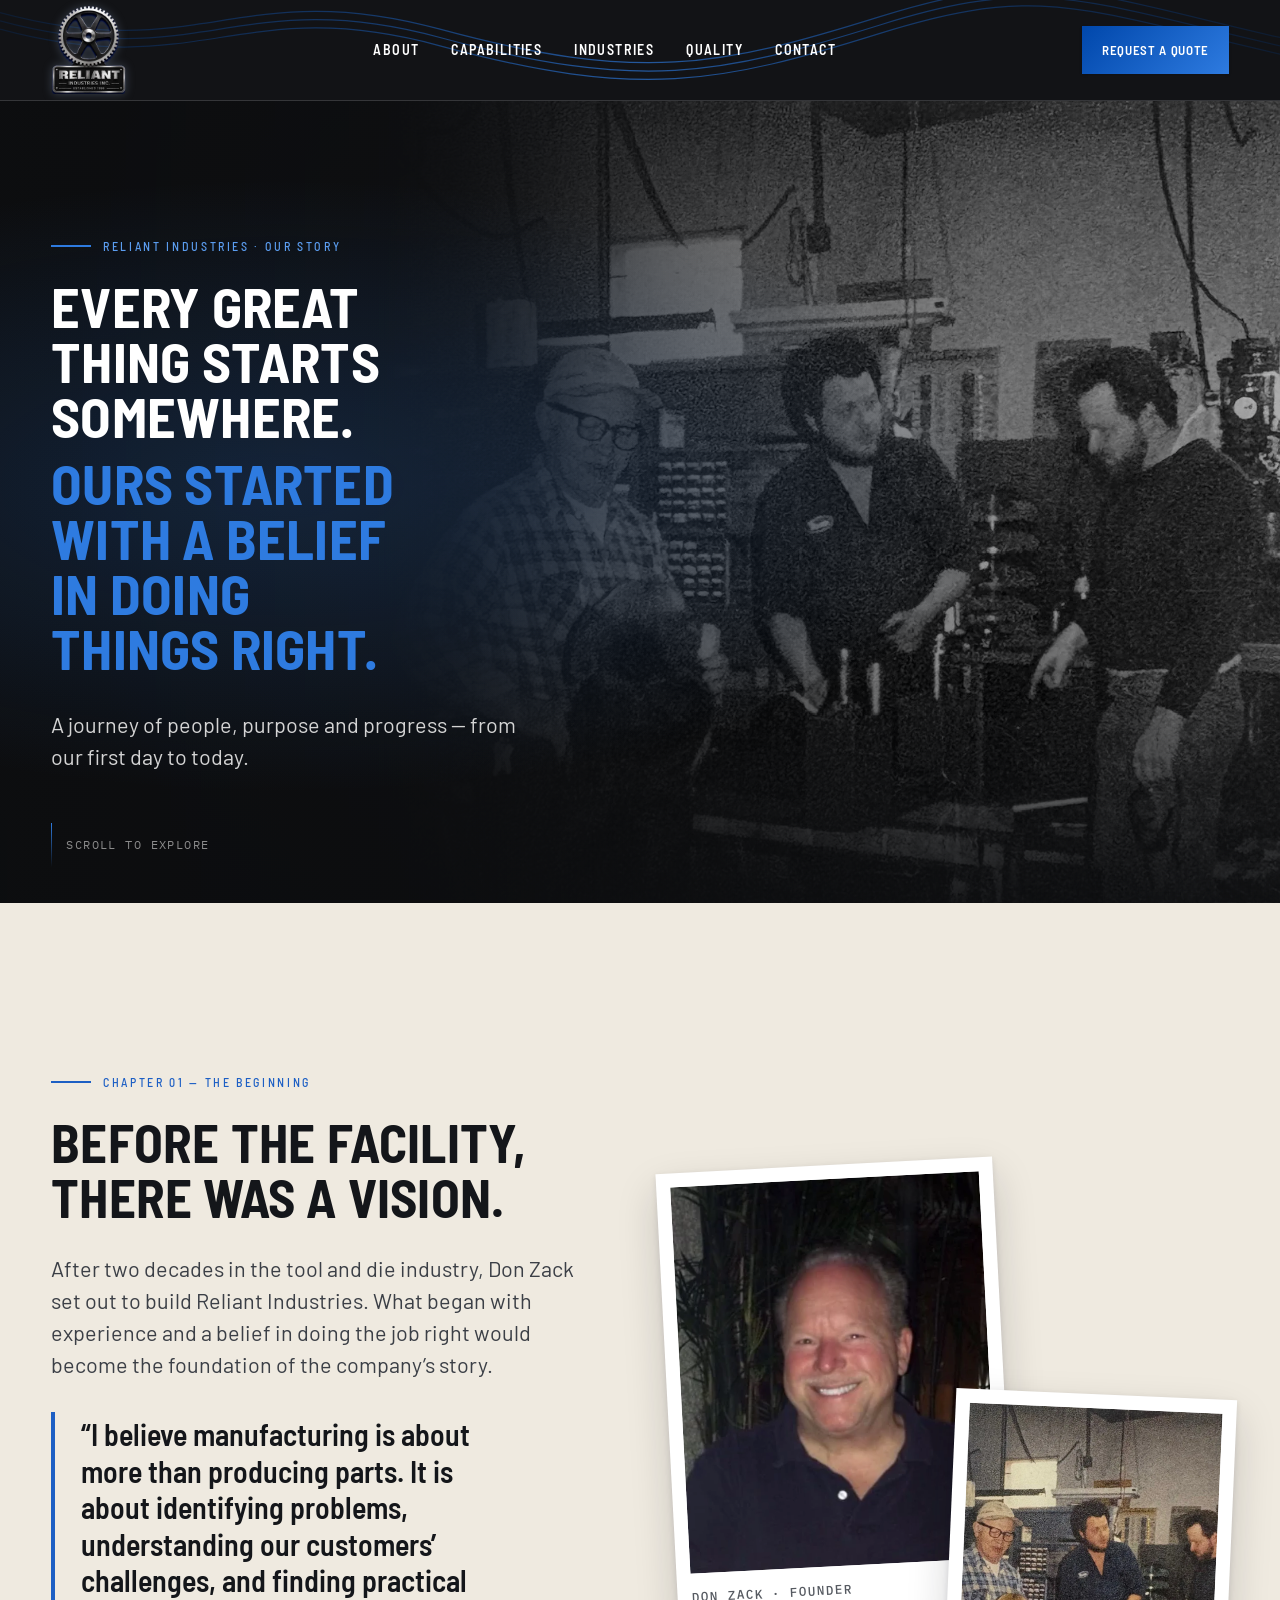
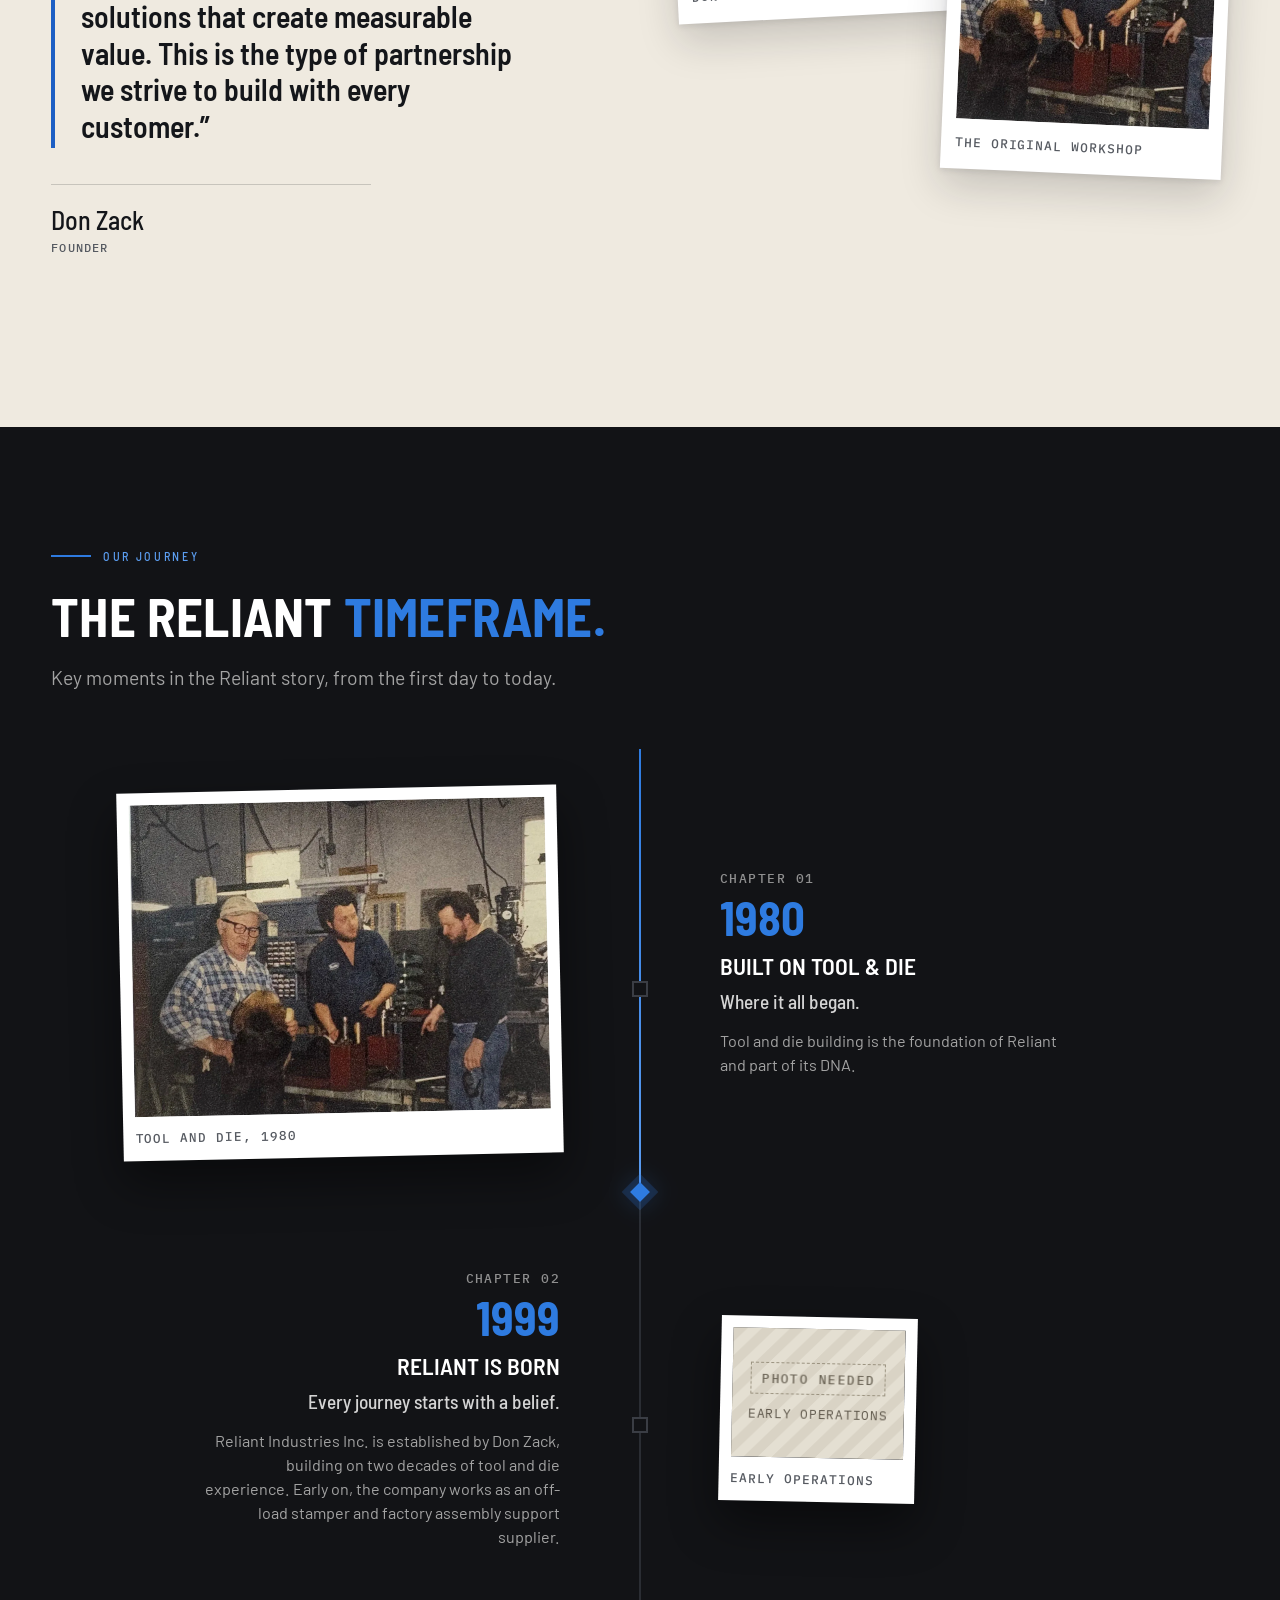
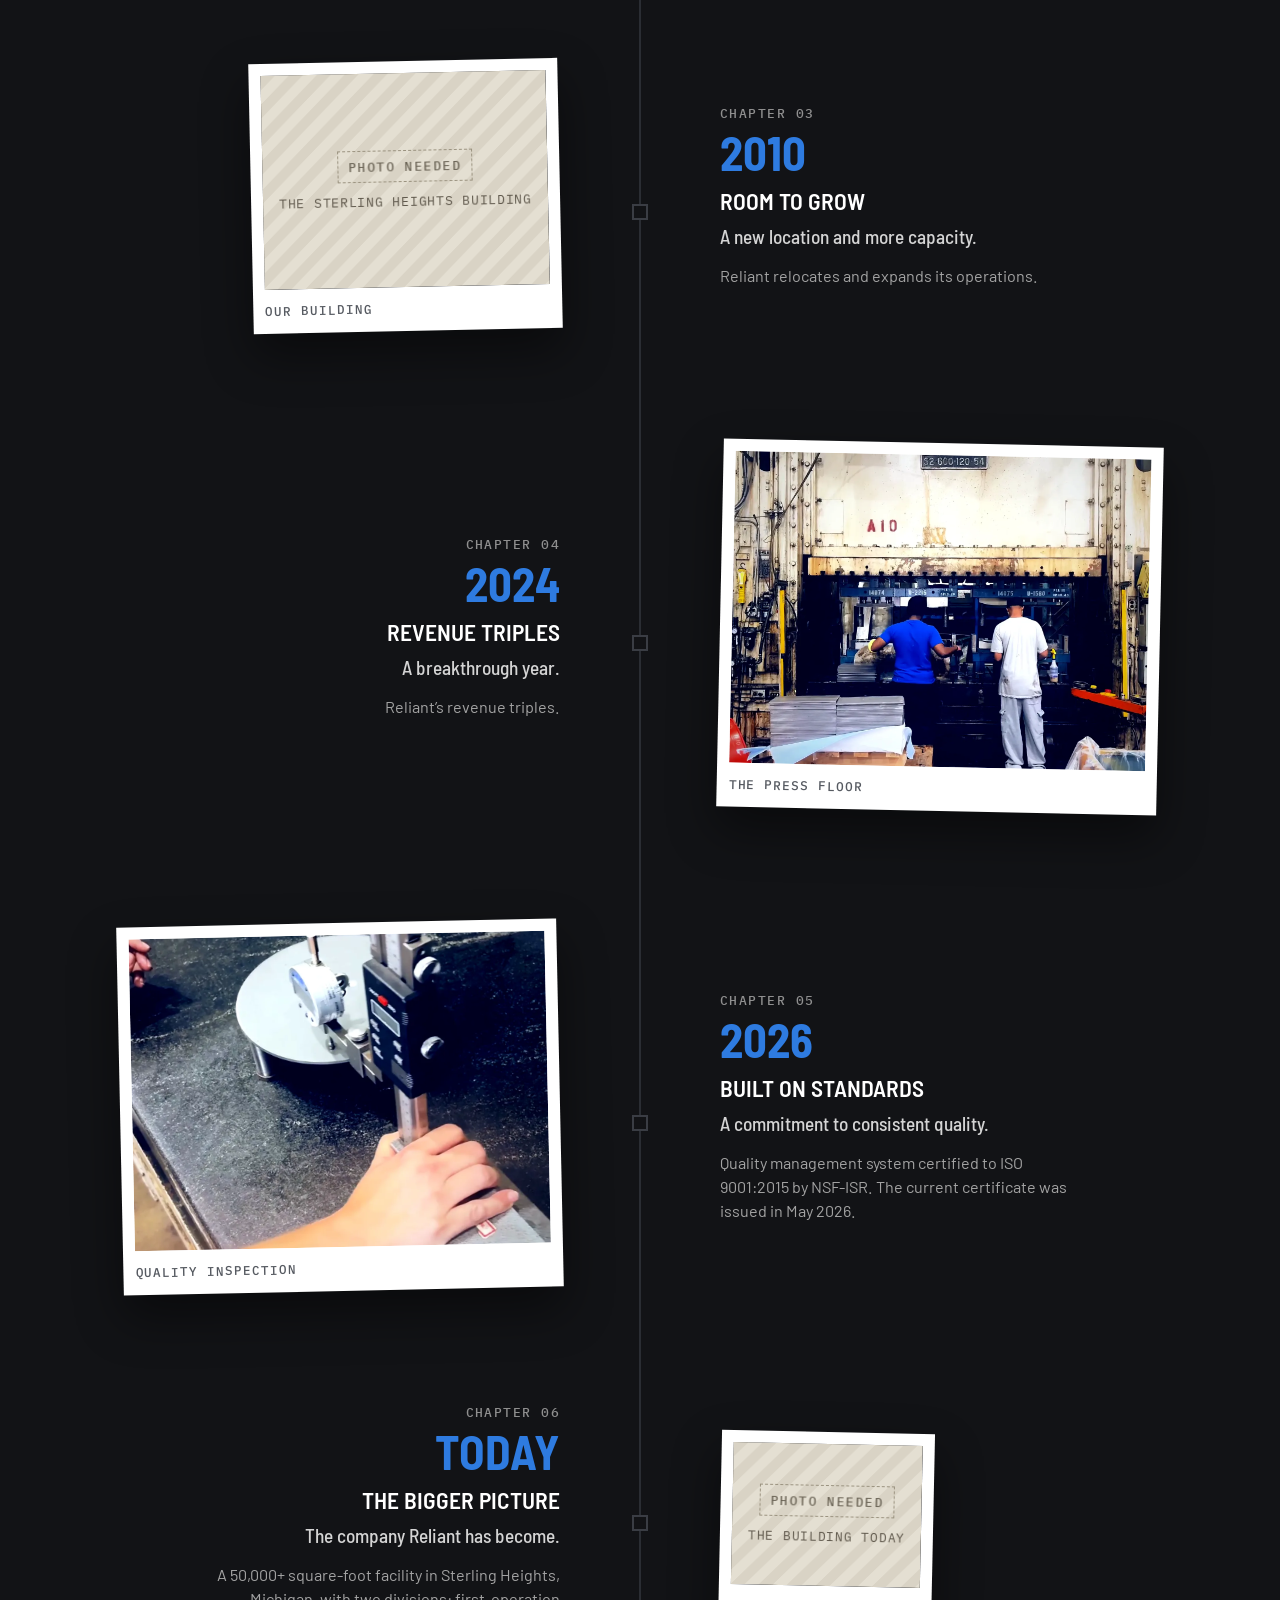
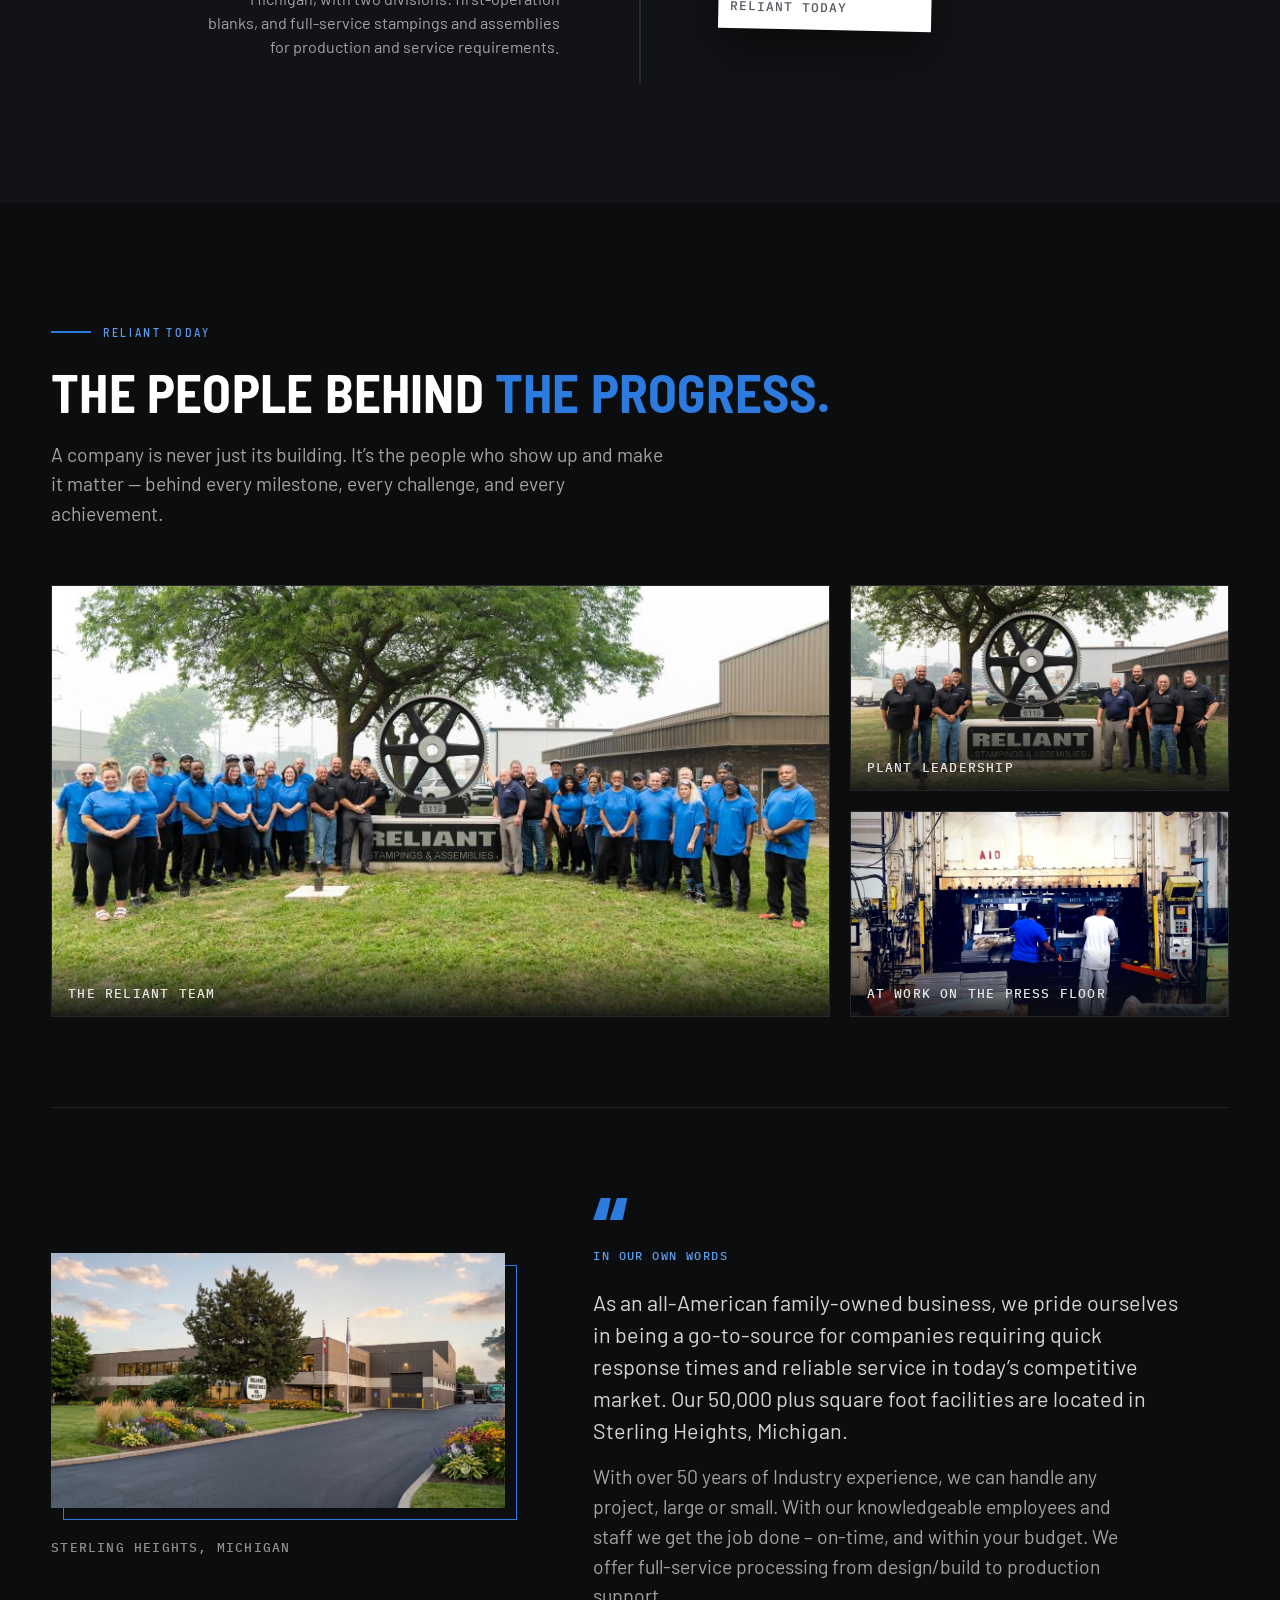
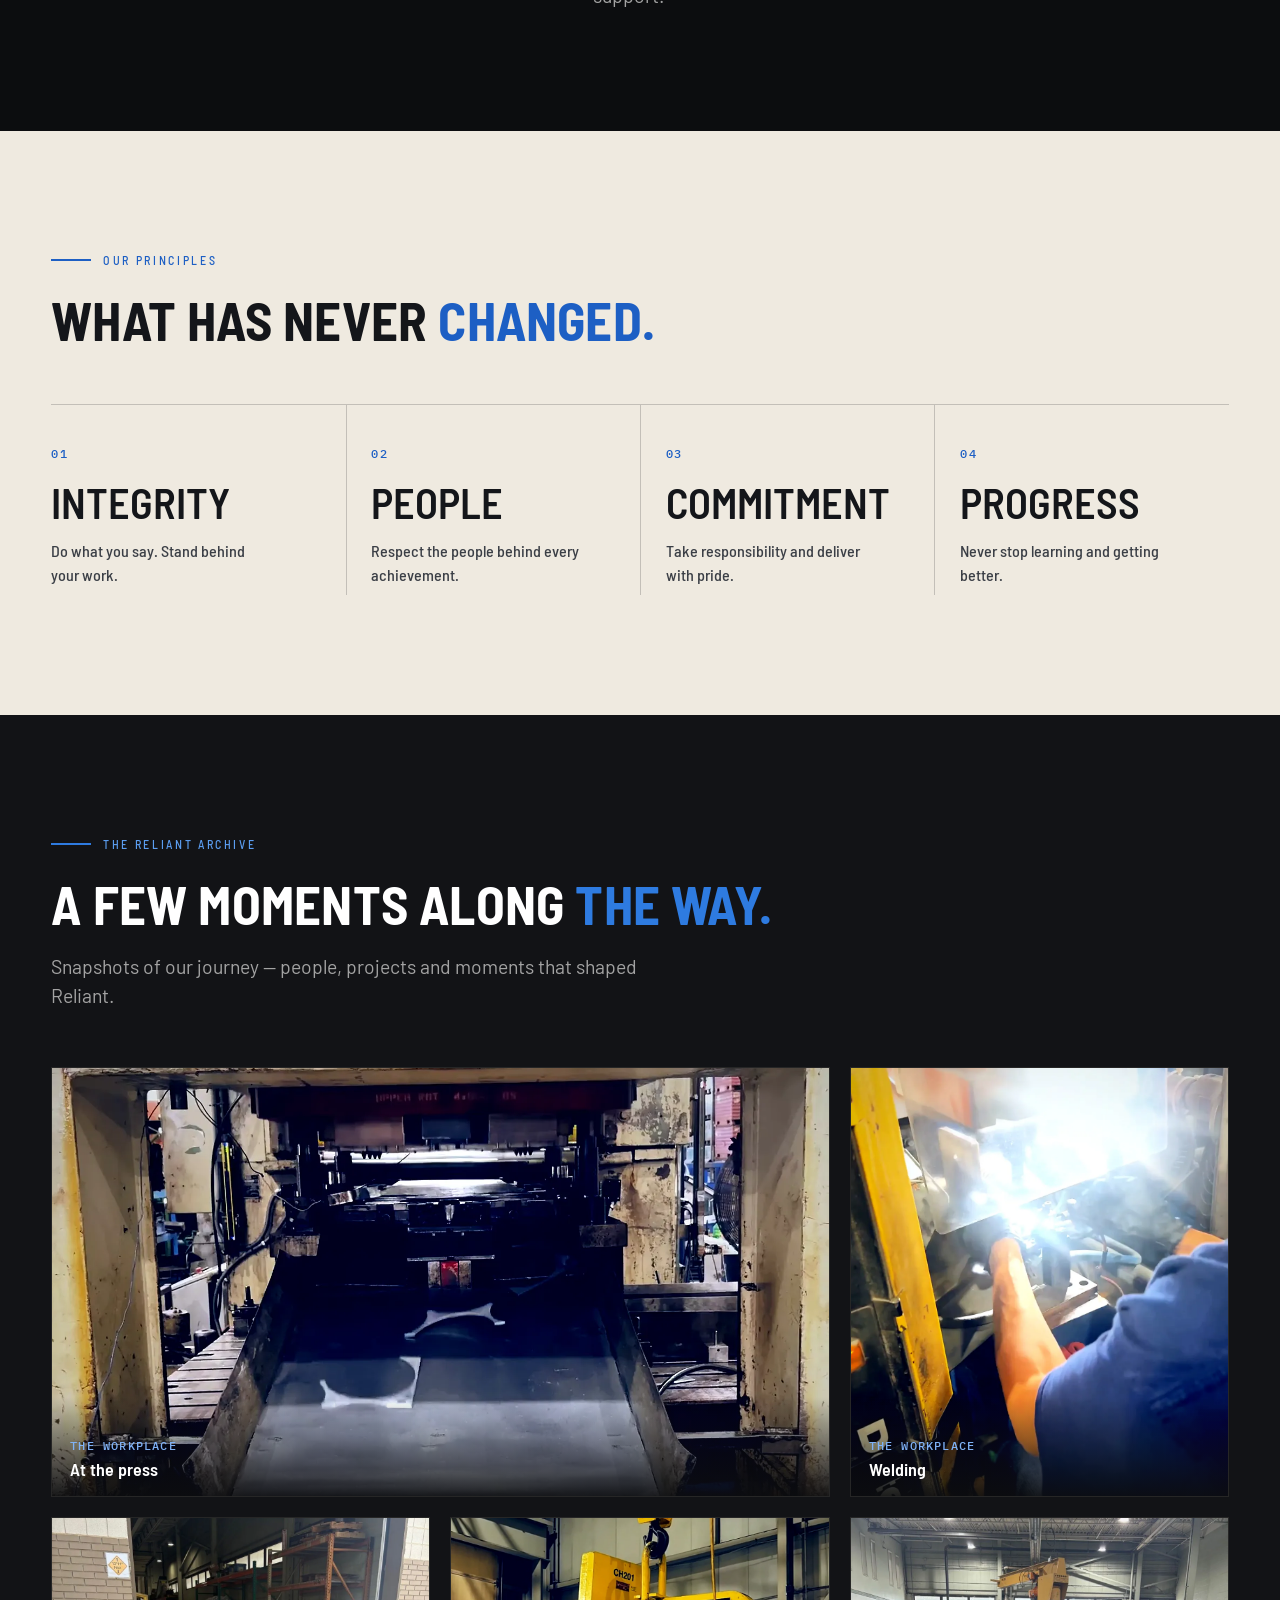
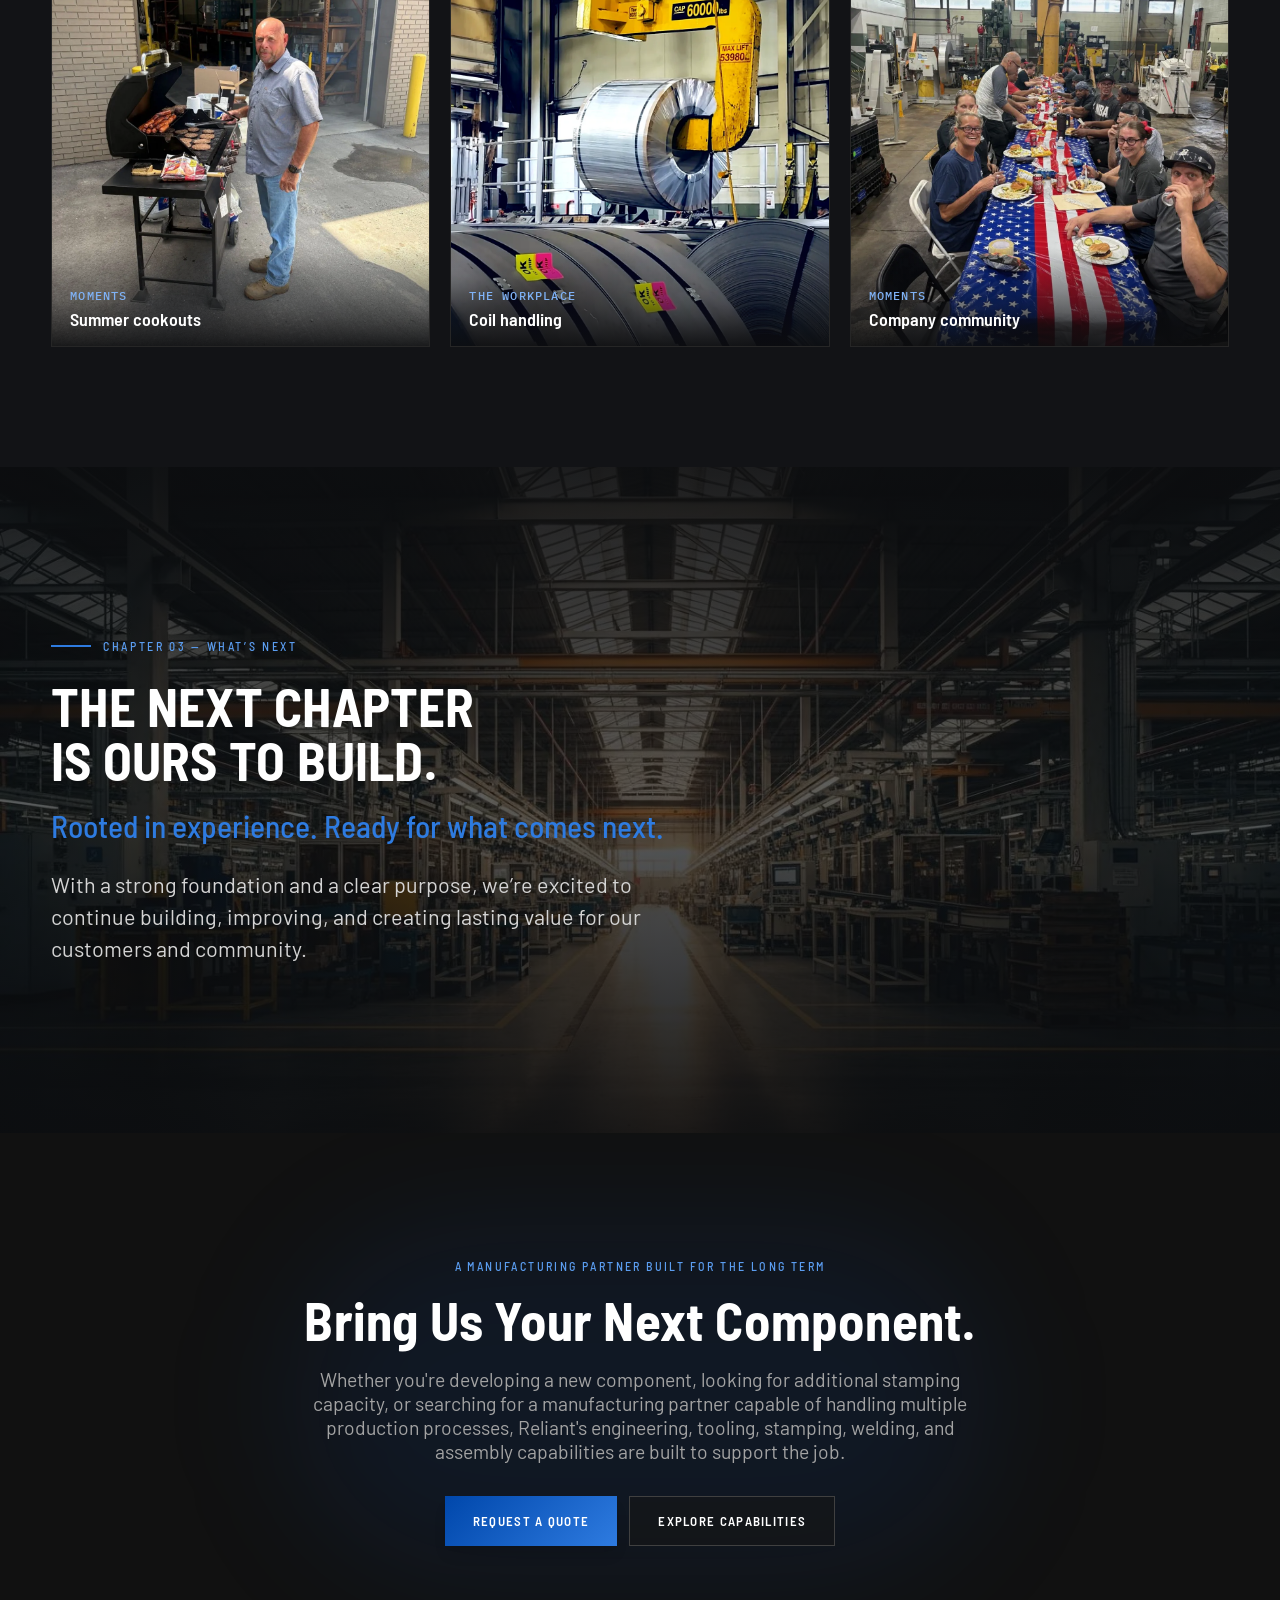
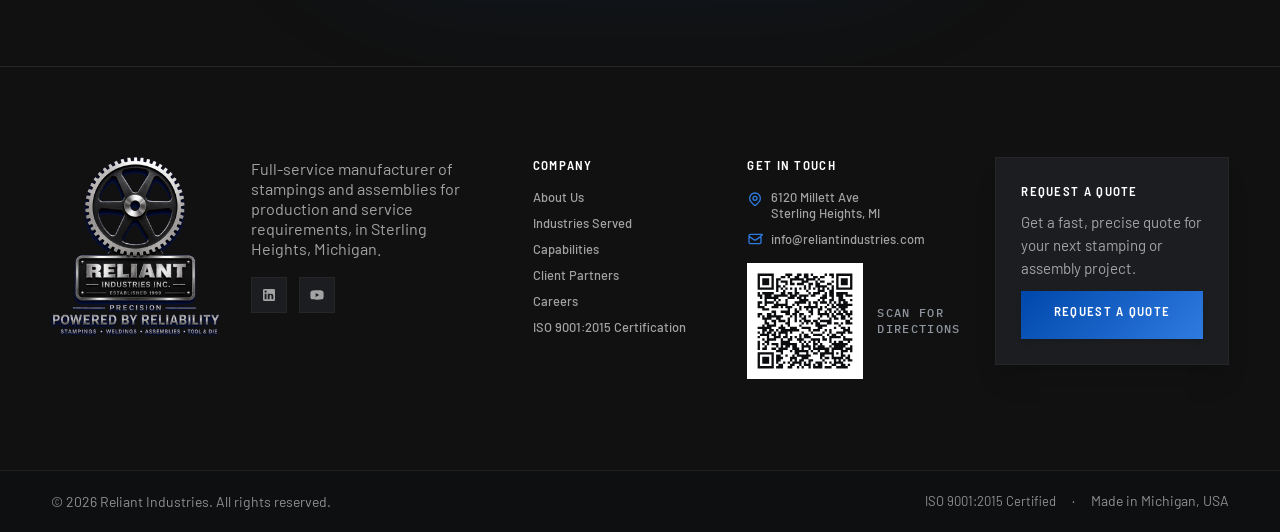
==== commit 98c7c050: "Nav logo swap, footer QR, home case-study section" ====
--- a/pages/about.html
+++ b/pages/about.html
@@ -37,7 +37,7 @@
     <!-- Google Fonts -->
     <link rel="preload" href="../assets/fonts/barlow-400.woff2" as="font" type="font/woff2" crossorigin>
     <link rel="preload" href="../assets/fonts/barlow-semi-condensed-700.woff2" as="font" type="font/woff2" crossorigin>
-    <link rel="stylesheet" href="../assets/css/site.min.css?v=20261125">
+    <link rel="stylesheet" href="../assets/css/site.min.css?v=20261126">
     <!-- External Custom CSS -->
     <script src="../assets/js/ab-js.js?v=20261102b"></script>
     <link rel="stylesheet" href="../assets/css/tailwind.css?v=20261102b">
@@ -67,10 +67,8 @@
 
     <div class="max-w-7xl mx-auto brand-bar flex items-center justify-between relative z-10 sp-container">
       <!-- Brand Logo -->
-      <a href="../index.html" class="brand-stack" aria-label="Reliant Industries Inc. Powered by Reliability, home">
-        <img class="gear" src="../assets/images/logo/reliant-gear-icon-sm.webp" alt="" width="104" height="100">
-        <span class="plate"><span class="name">Reliant</span> <span class="inc">Industries Inc.</span></span>
-        <span class="motto">Powered by Reliability</span>
+      <a href="../index.html" class="brand-logo" aria-label="Reliant Industries Inc., home">
+        <img src="../assets/images/logo/reliant-logo-nav.webp" alt="Reliant Industries Inc." width="206" height="238">
       </a>
 
       <nav class="hidden md:flex space-x-6 lg:space-x-8 text-xs font-bold uppercase tracking-wider text-neutral-300">
@@ -495,6 +493,12 @@
               <span>info@reliantindustries.com</span>
             </a>
           </li>
+          <li class="footer-qr">
+            <a href="https://www.google.com/maps/search/?api=1&query=6120+Millett+Ave%2C+Sterling+Heights%2C+MI+48312" target="_blank" rel="noopener" aria-label="Open directions to Reliant Industries in Google Maps">
+              <img src="../assets/images/qr-facility.svg" alt="QR code linking to directions to Reliant Industries, 6120 Millett Ave, Sterling Heights, MI" width="104" height="104" loading="lazy">
+            </a>
+            <span>Scan for directions</span>
+          </li>
         </ul>
       </div>
 
--- a/assets/css/site.min.css
+++ b/assets/css/site.min.css
@@ -60,3 +60,30 @@
 .ab-quote { margin: 32px 0 0; padding: 4px 0 4px 26px; border-left: 4px solid var(--ab-blue-ink, #2E7BE0); max-width: 52ch; }
 .ab-founder .ab-quote p { margin: 0; max-width: none; font-family: var(--font-display); font-weight: 600; font-size: 24px; line-height: 1.3; color: var(--ab-ink); }
 @media (min-width: 768px) { .ab-founder .ab-quote p { font-size: 28px; } }
+
+/* ---- nav logo: the footer artwork (gear + plate), without the wording underneath ---- */
+.brand-logo { display: inline-block; flex-shrink: 0; line-height: 0; text-decoration: none; }
+.brand-logo:focus-visible { outline: 2px solid #2E7BE0; outline-offset: 4px; }
+.brand-logo img { display: block; height: 72px; width: auto; filter: drop-shadow(0 0 5px rgba(170,200,240,.25)); }
+@media (min-width: 640px) { .brand-logo img { height: 88px; } }
+/* ---- footer QR code ---- */
+.footer-qr { display: flex; align-items: center; gap: 14px; padding-top: 6px; }
+.footer-qr a { display: block; background: #fff; padding: 6px; line-height: 0; flex-shrink: 0; }
+.footer-qr img { display: block; width: 104px; height: 104px; }
+.footer-qr span { font-family: var(--font-mono, "IBM Plex Mono", monospace); font-size: 11px; letter-spacing: .12em; text-transform: uppercase; color: #8f959f; line-height: 1.5; }
+
+/* ---- home: proven results / case-study video ---- */
+.cs-section { background: #0c0d0f; border-bottom: 1px solid #262a31; }
+.cs-eyebrow { font-family: var(--font-mono, "IBM Plex Mono", monospace); font-size: 12px; letter-spacing: .2em; text-transform: uppercase; color: #2E7BE0; margin: 0 0 14px; }
+.cs-title { font-size: clamp(28px, 4vw, 44px); line-height: 1.1; font-weight: 700; color: #fff; margin: 0 0 18px; text-transform: uppercase; }
+.cs-lead { color: #b4bac4; font-size: 16px; line-height: 1.65; margin: 0 0 24px; }
+.cs-figures { margin: 0 0 20px; border-top: 1px solid #262a31; }
+.cs-figures > div { display: flex; justify-content: space-between; align-items: baseline; gap: 16px; padding: 12px 0; border-bottom: 1px solid #262a31; }
+.cs-figures dt { font-size: 13px; color: #8f959f; letter-spacing: .04em; }
+.cs-figures dd { margin: 0; font-size: 22px; font-weight: 700; color: #fff; font-variant-numeric: tabular-nums; }
+.cs-note { font-size: 12px; color: #6f7681; line-height: 1.5; margin: 0 0 20px; }
+.cs-link { color: #fff; font-weight: 600; font-size: 14px; letter-spacing: .06em; text-transform: uppercase; text-decoration: none; border-bottom: 1px solid #2E7BE0; padding-bottom: 3px; }
+.cs-link:hover { color: #6aa8f5; }
+.cs-frame { position: relative; border: 1px solid #262a31; background: #000; aspect-ratio: 16 / 9; box-shadow: 0 20px 60px rgba(0,0,0,.5); }
+.cs-video { position: absolute; inset: 0; width: 100%; height: 100%; object-fit: cover; display: block; }
+@media (max-width: 767px) { .cs-frame { aspect-ratio: 9 / 16; max-width: 340px; margin: 0 auto; } }
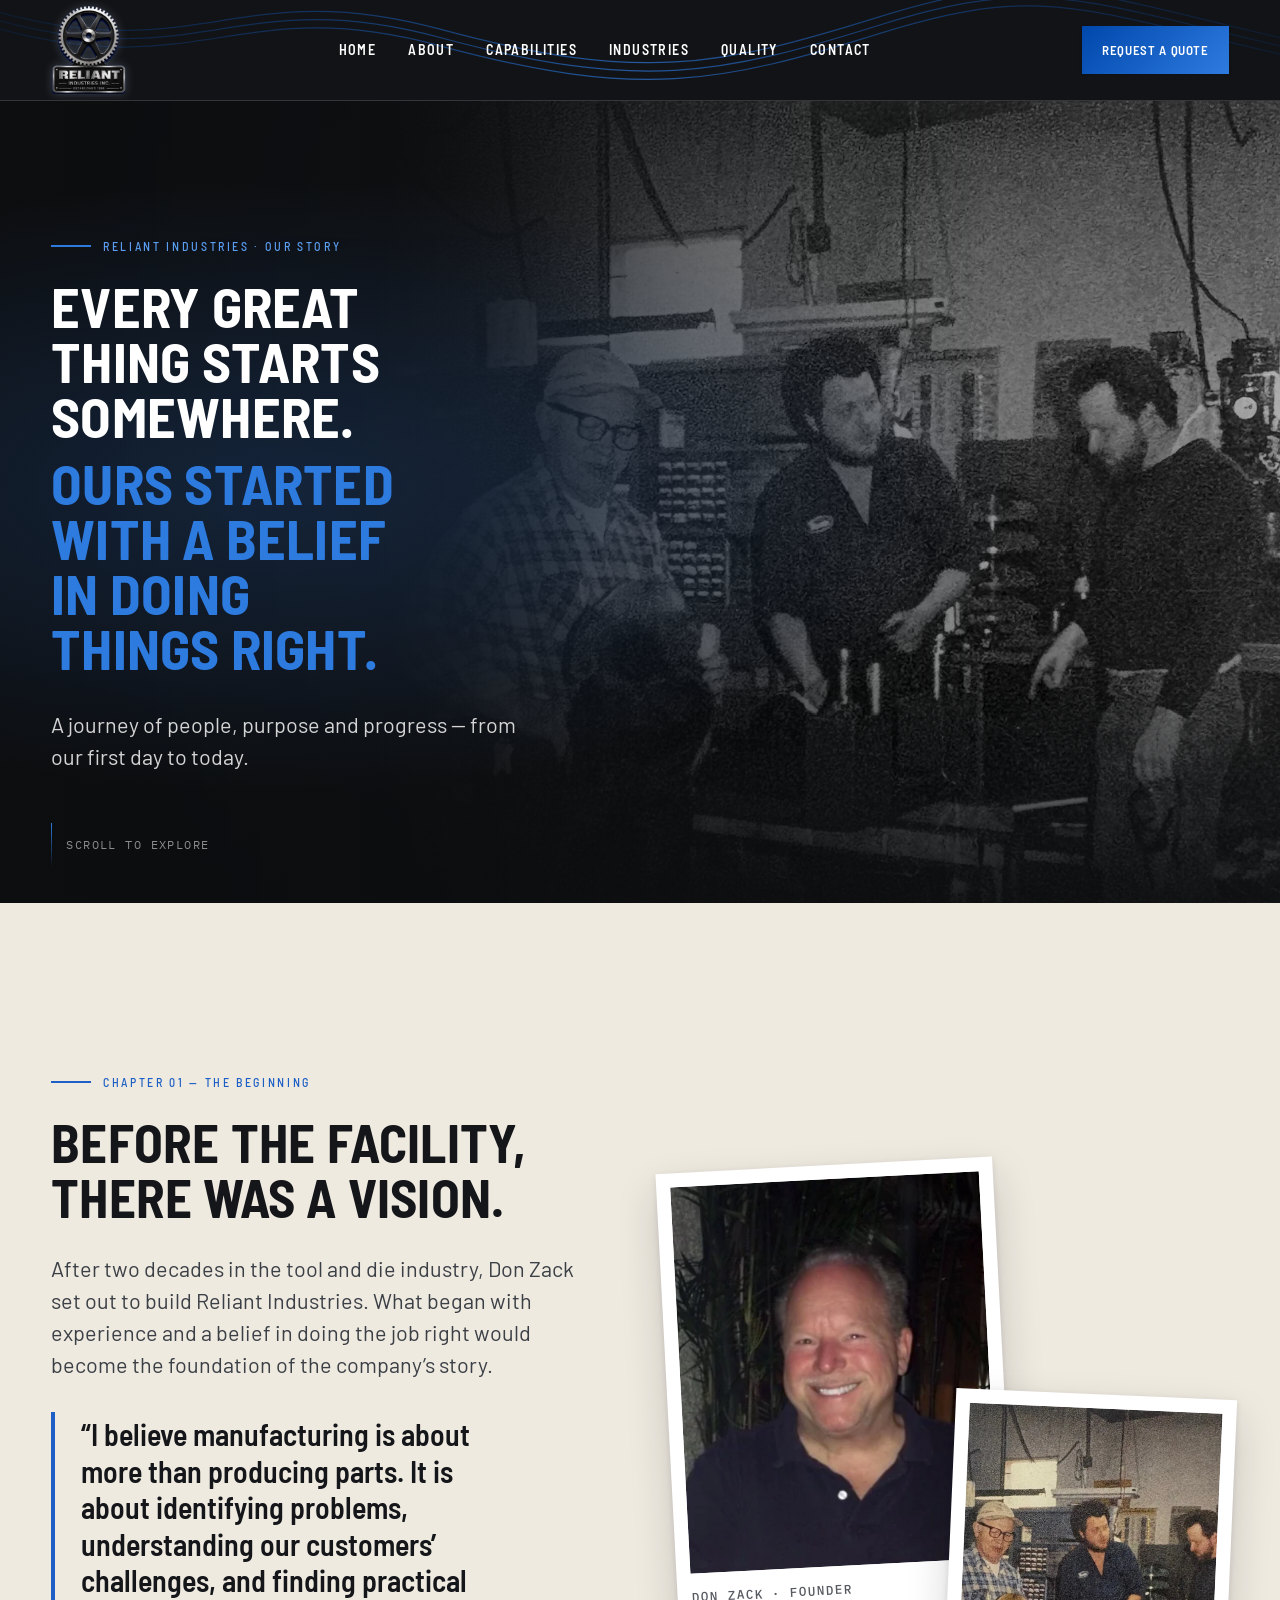
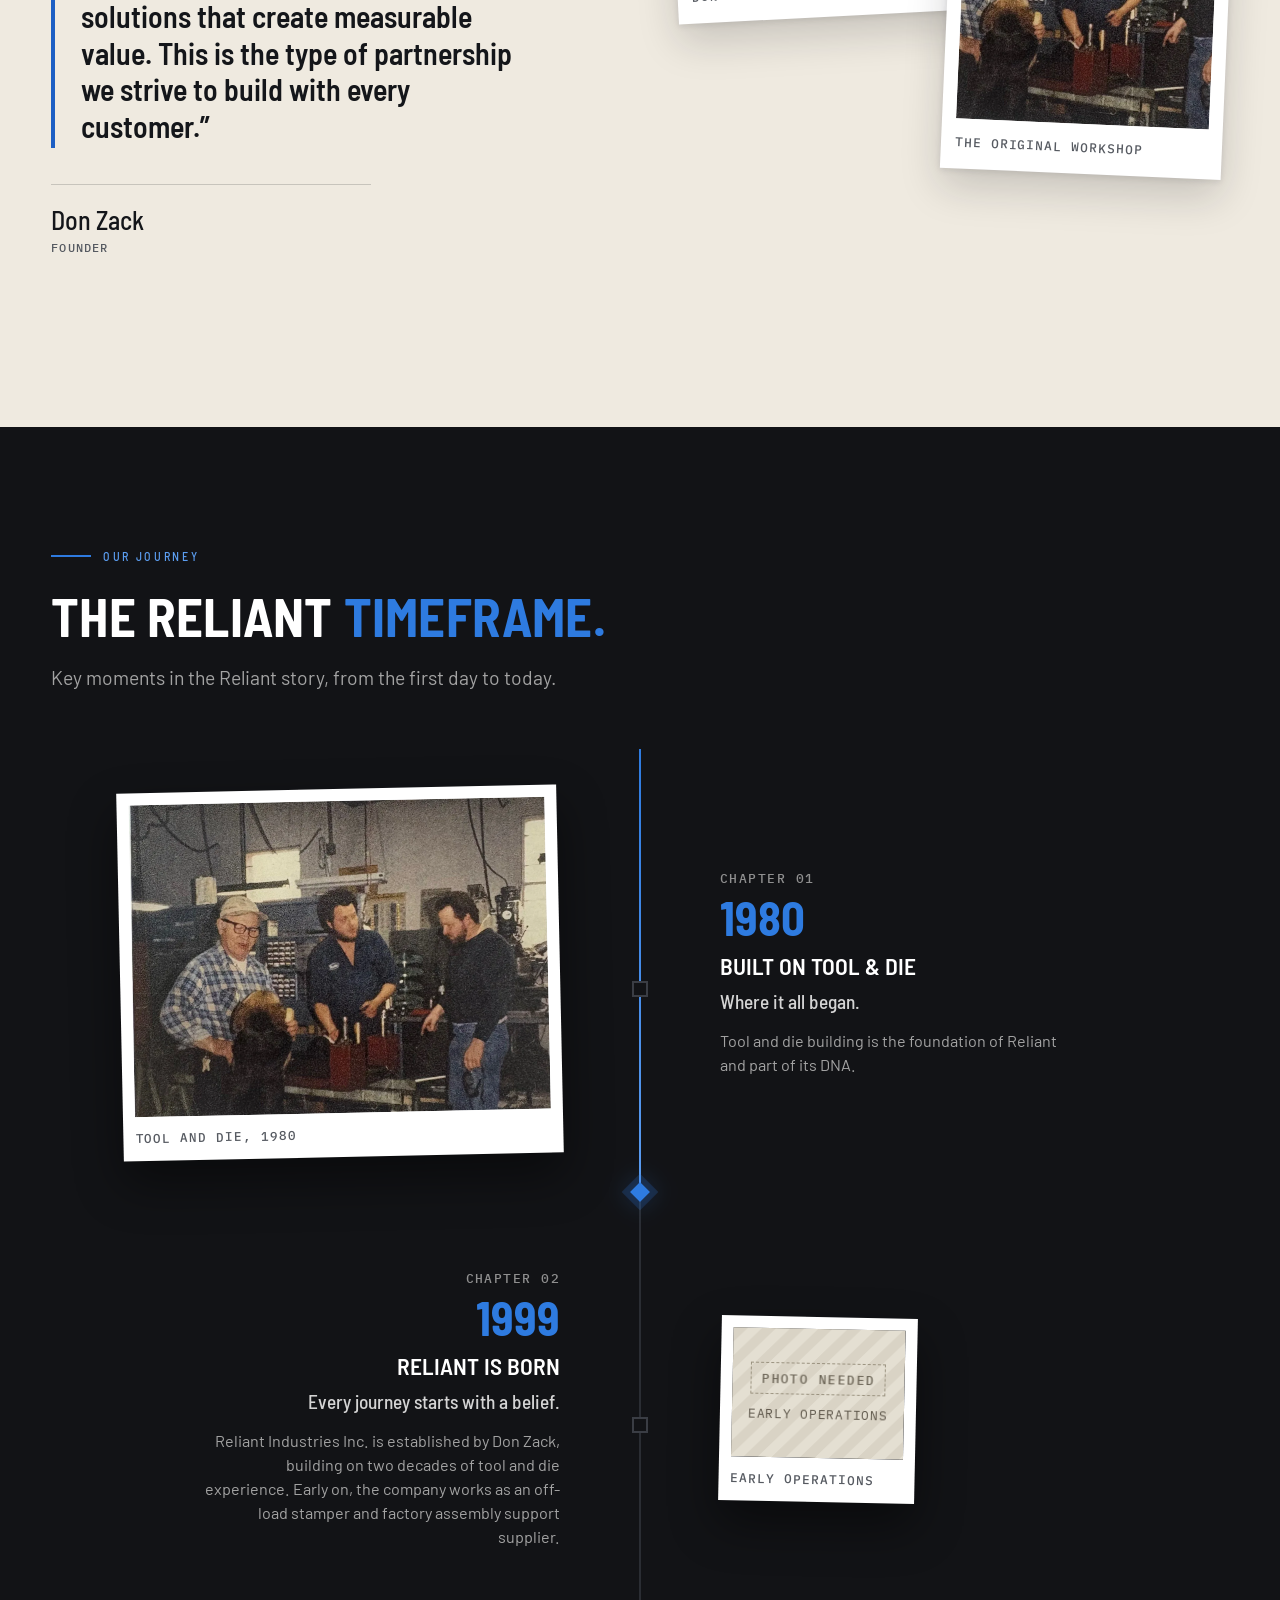
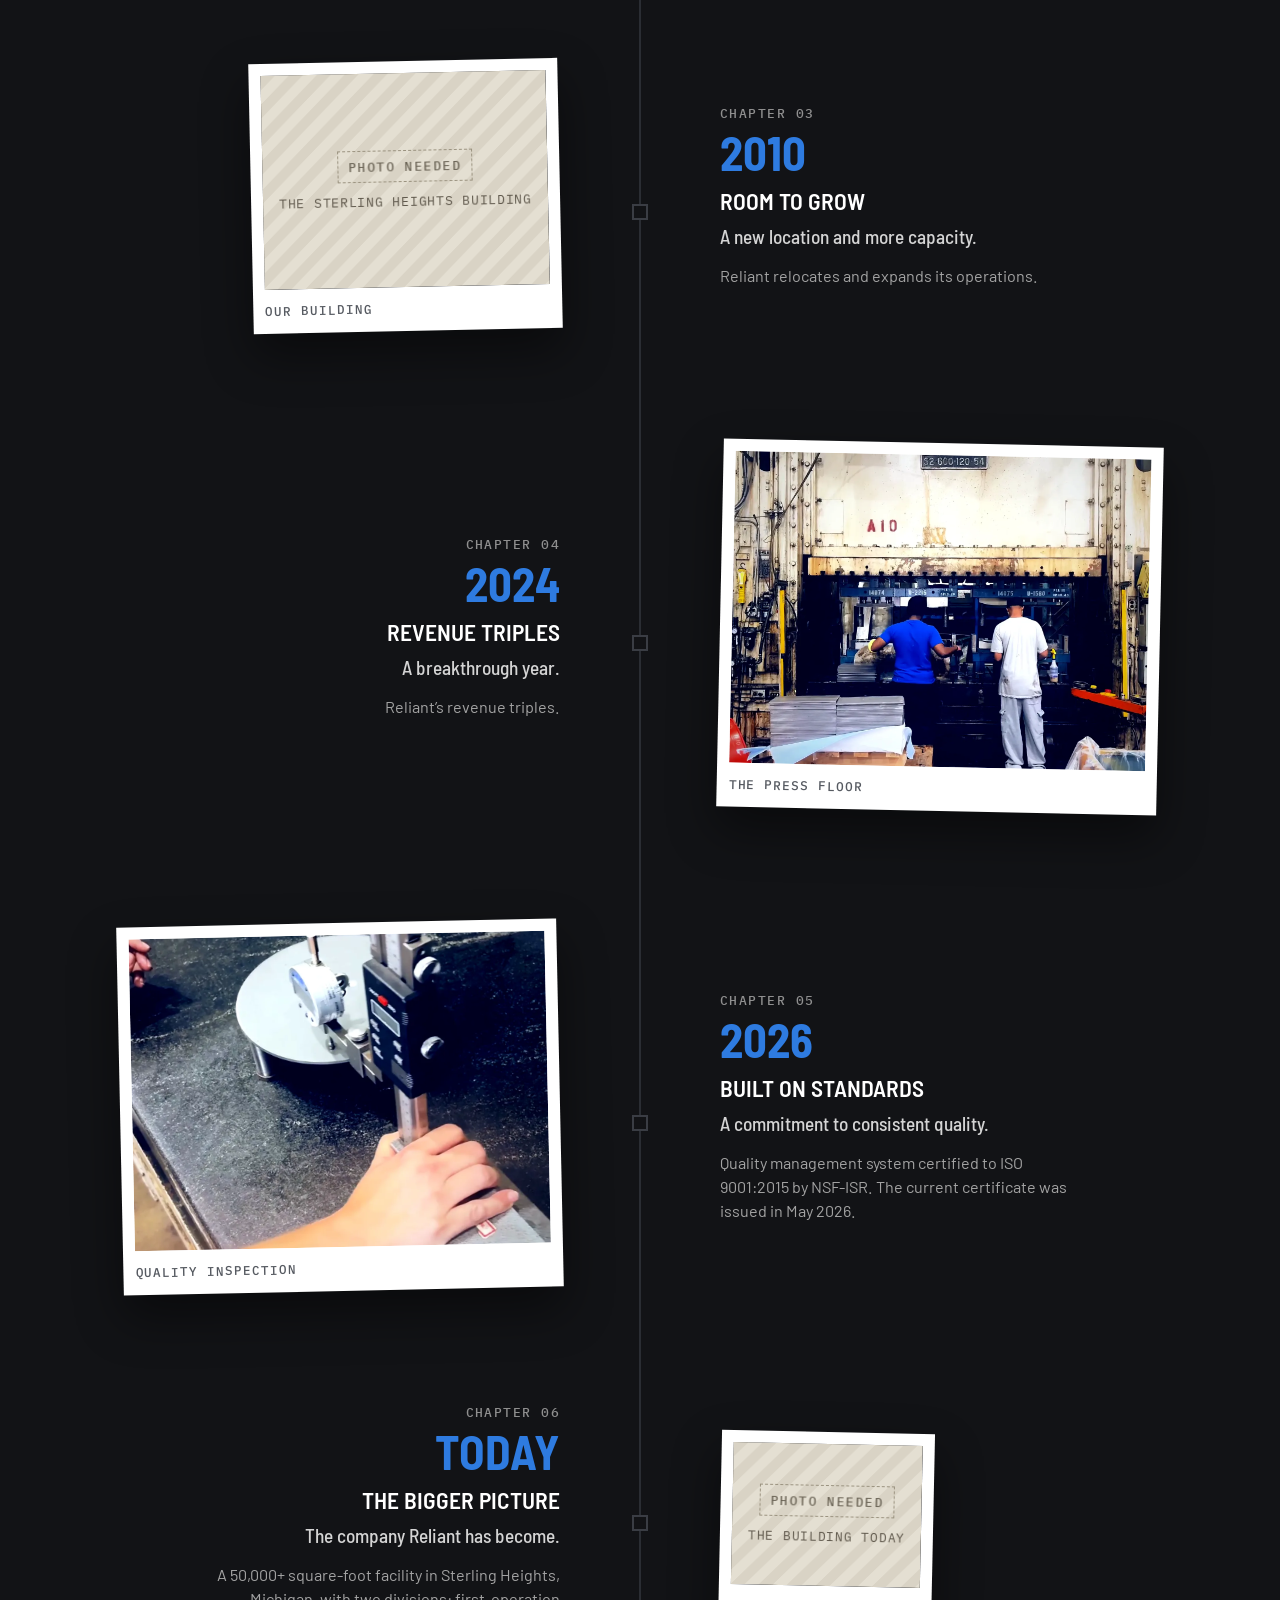
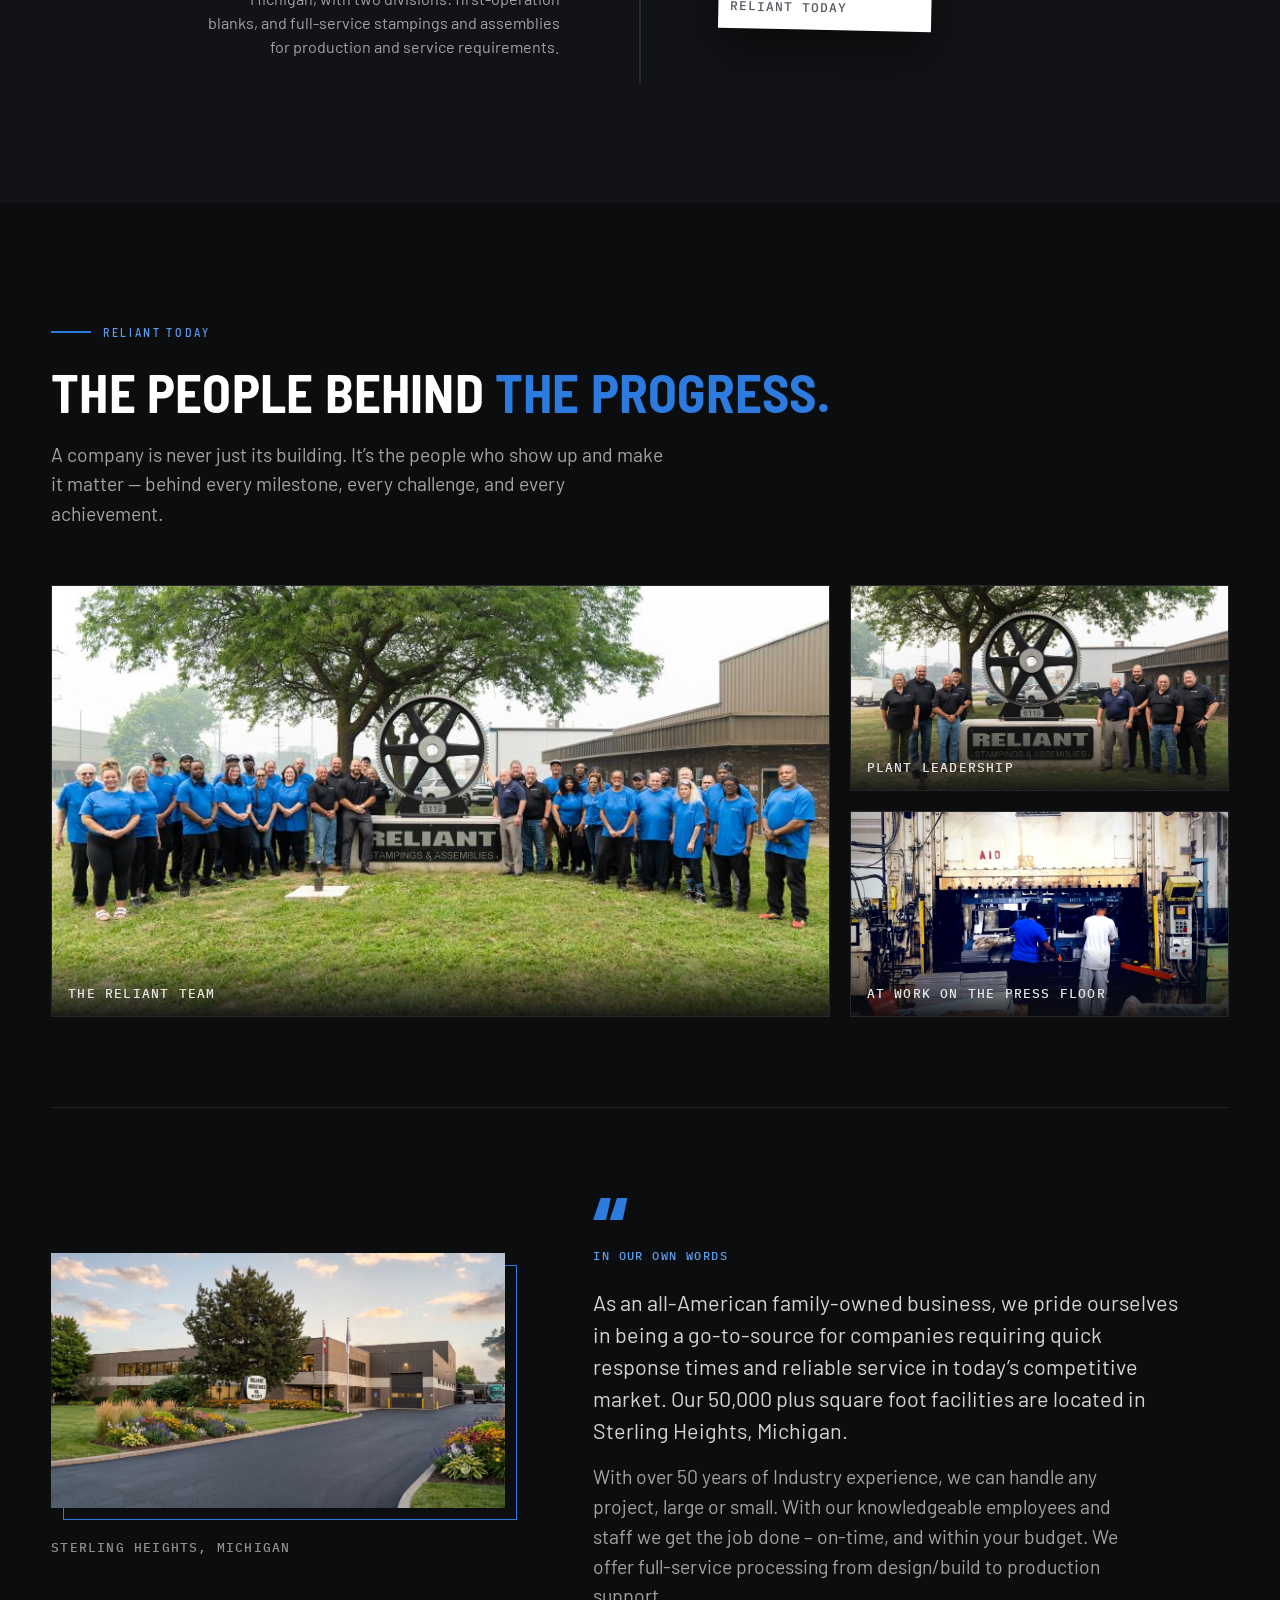
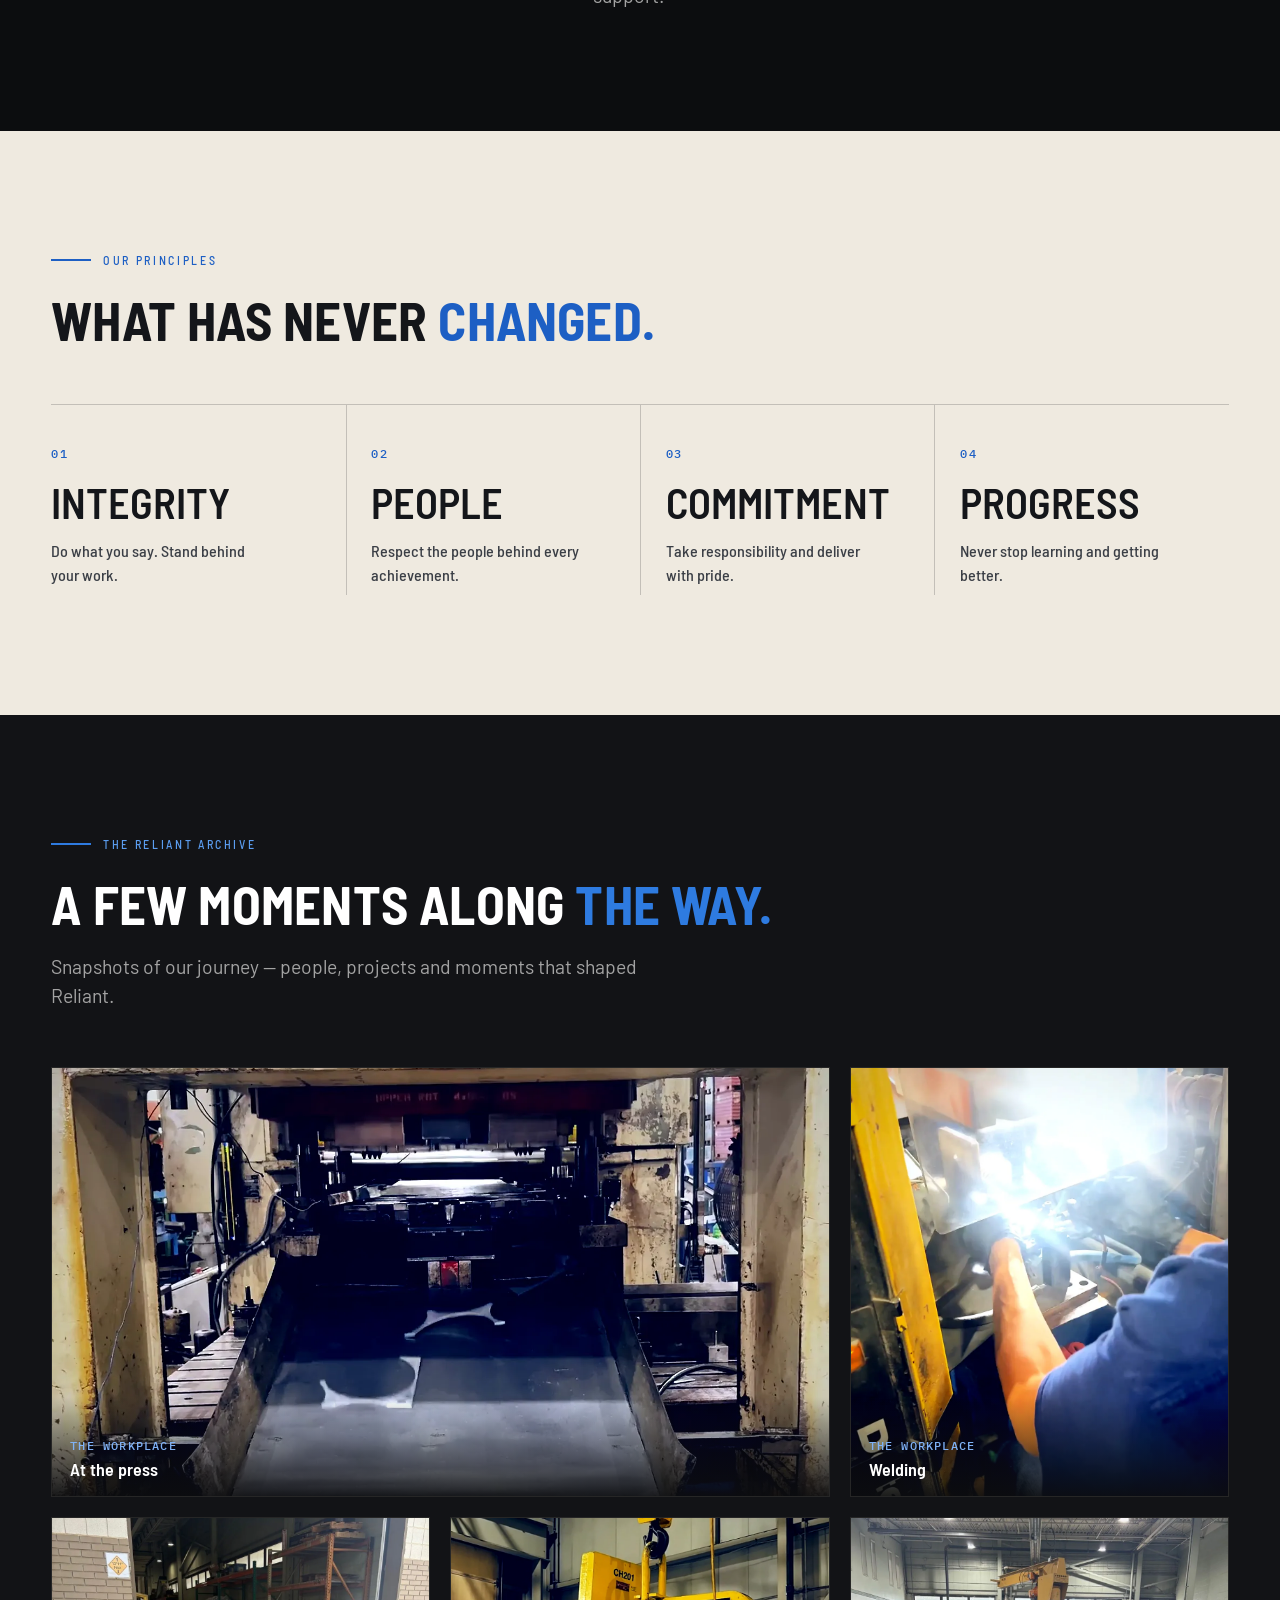
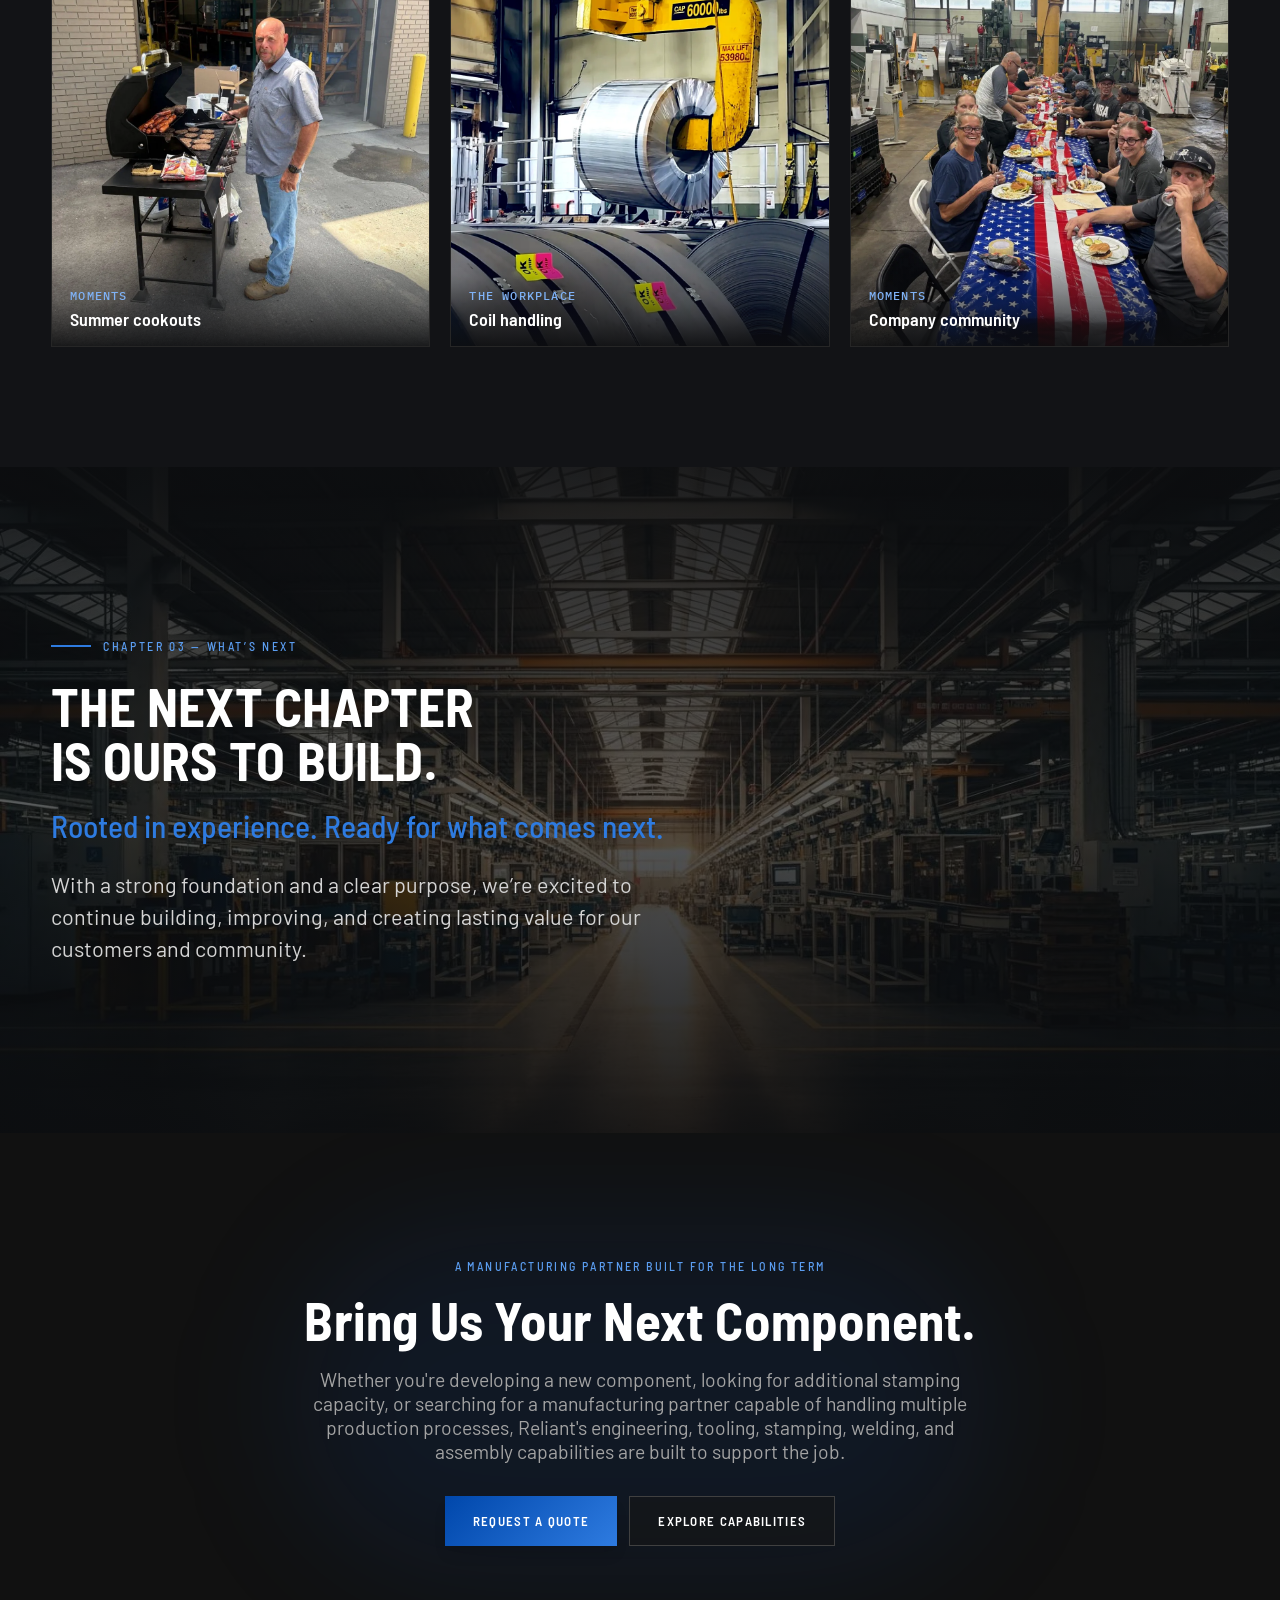
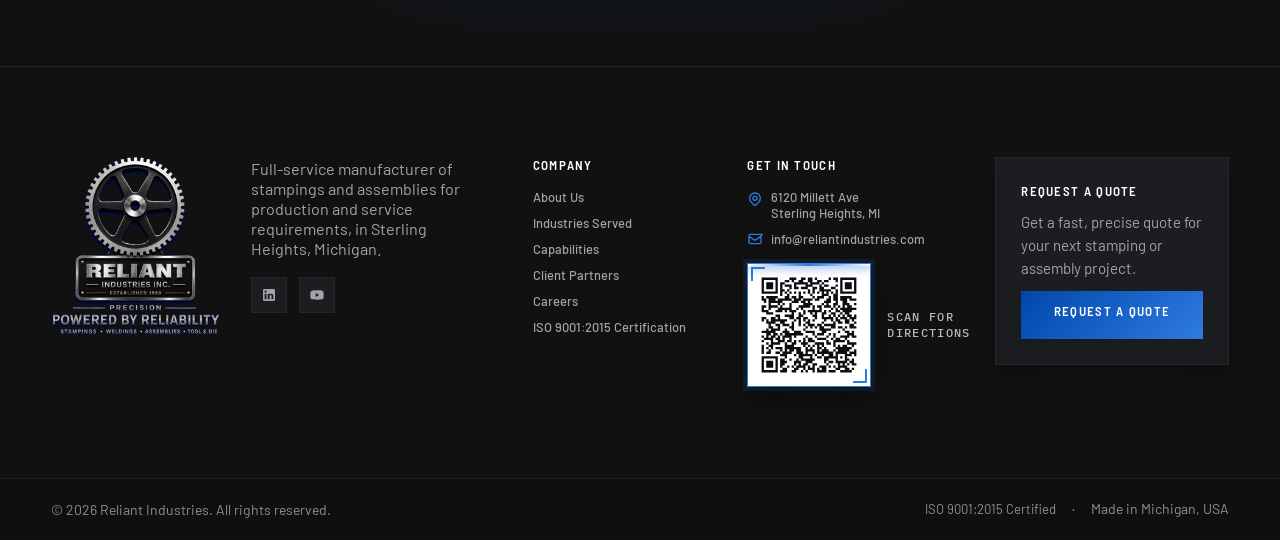
==== commit c7489d31: "Add Home to nav, style footer QR, remove careers openings" ====
--- a/pages/about.html
+++ b/pages/about.html
@@ -37,7 +37,7 @@
     <!-- Google Fonts -->
     <link rel="preload" href="../assets/fonts/barlow-400.woff2" as="font" type="font/woff2" crossorigin>
     <link rel="preload" href="../assets/fonts/barlow-semi-condensed-700.woff2" as="font" type="font/woff2" crossorigin>
-    <link rel="stylesheet" href="../assets/css/site.min.css?v=20261126">
+    <link rel="stylesheet" href="../assets/css/site.min.css?v=20261128">
     <!-- External Custom CSS -->
     <script src="../assets/js/ab-js.js?v=20261102b"></script>
     <link rel="stylesheet" href="../assets/css/tailwind.css?v=20261102b">
@@ -72,6 +72,7 @@
       </a>
 
       <nav class="hidden md:flex space-x-6 lg:space-x-8 text-xs font-bold uppercase tracking-wider text-neutral-300">
+        <a href="../index.html" class="nav-link-underline text-white font-bold uppercase tracking-wider">Home</a>
         <a href="about.html" class="nav-link-underline text-white font-bold uppercase tracking-wider">About</a>
         <a href="capabilities.html" class="nav-link-underline text-white font-bold uppercase tracking-wider">Capabilities</a>
         <a href="industries.html" class="nav-link-underline text-white font-bold uppercase tracking-wider">Industries</a>
@@ -98,6 +99,7 @@
 
     <!-- Mobile Dropdown Navigation Menu -->
     <nav id="mobileMenu" class="hidden md:hidden relative z-10 bg-[#111214] border-t border-neutral-800 px-6 py-5 space-y-1 text-sm font-bold uppercase tracking-wider text-neutral-300" aria-label="Mobile Navigation">
+        <a href="../index.html" class="block hover:text-white transition py-2.5 border-b border-neutral-800">Home</a>
         <a href="about.html" class="block hover:text-white transition py-2.5 border-b border-neutral-800">About</a>
         <a href="capabilities.html" class="block hover:text-white transition py-2.5 border-b border-neutral-800">Capabilities</a>
         <a href="industries.html" class="block hover:text-white transition py-2.5 border-b border-neutral-800">Industries</a>
@@ -496,6 +498,7 @@
           <li class="footer-qr">
             <a href="https://www.google.com/maps/search/?api=1&query=6120+Millett+Ave%2C+Sterling+Heights%2C+MI+48312" target="_blank" rel="noopener" aria-label="Open directions to Reliant Industries in Google Maps">
               <img src="../assets/images/qr-facility.svg" alt="QR code linking to directions to Reliant Industries, 6120 Millett Ave, Sterling Heights, MI" width="104" height="104" loading="lazy">
+              <i class="qr-scan" aria-hidden="true"></i>
             </a>
             <span>Scan for directions</span>
           </li>
--- a/assets/css/site.min.css
+++ b/assets/css/site.min.css
@@ -87,3 +87,29 @@
 .cs-frame { position: relative; border: 1px solid #262a31; background: #000; aspect-ratio: 16 / 9; box-shadow: 0 20px 60px rgba(0,0,0,.5); }
 .cs-video { position: absolute; inset: 0; width: 100%; height: 100%; object-fit: cover; display: block; }
 @media (max-width: 767px) { .cs-frame { aspect-ratio: 9 / 16; max-width: 340px; margin: 0 auto; } }
+
+/* ---- case-study section: cream band (same as About > Chapter 1) so the video stands out ---- */
+.cs-section { background: #ece7db; border-bottom: 1px solid #d9d3c5; }
+.cs-section .cs-eyebrow { color: #1f5fbf; }
+.cs-section .cs-title { color: #121316; }
+.cs-section .cs-lead { color: #3f434b; }
+.cs-section .cs-figures { border-top-color: #cfc8b8; }
+.cs-section .cs-figures > div { border-bottom-color: #cfc8b8; }
+.cs-section .cs-figures dt { color: #5b5f67; }
+.cs-section .cs-figures dd { color: #121316; }
+.cs-section .cs-note { color: #6b6f77; }
+.cs-section .cs-link { color: #121316; border-bottom-color: #1f5fbf; }
+.cs-section .cs-link:hover { color: #1f5fbf; }
+.cs-section .cs-frame { border-color: #121316; box-shadow: 0 24px 50px rgba(40,34,20,.28); }
+
+/* ---- footer QR: framed card with corner brackets and a gentle scan sweep ---- */
+.footer-qr { gap: 16px; }
+.footer-qr a { position: relative; padding: 9px; border: 1px solid #2E7BE0; box-shadow: 0 0 0 4px rgba(46,123,224,.12), 0 8px 24px rgba(0,0,0,.45); overflow: hidden; transition: box-shadow .3s ease, transform .3s ease; }
+.footer-qr a::before, .footer-qr a::after { content: ""; position: absolute; width: 14px; height: 14px; border: 2px solid #2E7BE0; pointer-events: none; z-index: 2; }
+.footer-qr a::before { top: 3px; left: 3px; border-right: 0; border-bottom: 0; }
+.footer-qr a::after { bottom: 3px; right: 3px; border-left: 0; border-top: 0; }
+.footer-qr a:hover, .footer-qr a:focus-visible { transform: translateY(-2px); box-shadow: 0 0 0 4px rgba(46,123,224,.28), 0 12px 30px rgba(46,123,224,.28); }
+.footer-qr .qr-scan { position: absolute; left: 0; right: 0; top: 0; height: 2px; background: linear-gradient(90deg, transparent, #2E7BE0, transparent); box-shadow: 0 0 10px 2px rgba(46,123,224,.6); animation: qr-scan 3.2s ease-in-out infinite; pointer-events: none; z-index: 1; }
+@keyframes qr-scan { 0%, 100% { transform: translateY(0); opacity: 0; } 12% { opacity: 1; } 50% { transform: translateY(112px); opacity: 1; } 62% { opacity: 0; } }
+.footer-qr span { color: #b4bac4; }
+@media (prefers-reduced-motion: reduce) { .footer-qr .qr-scan { animation: none; opacity: 0; } .footer-qr a { transition: none; } }
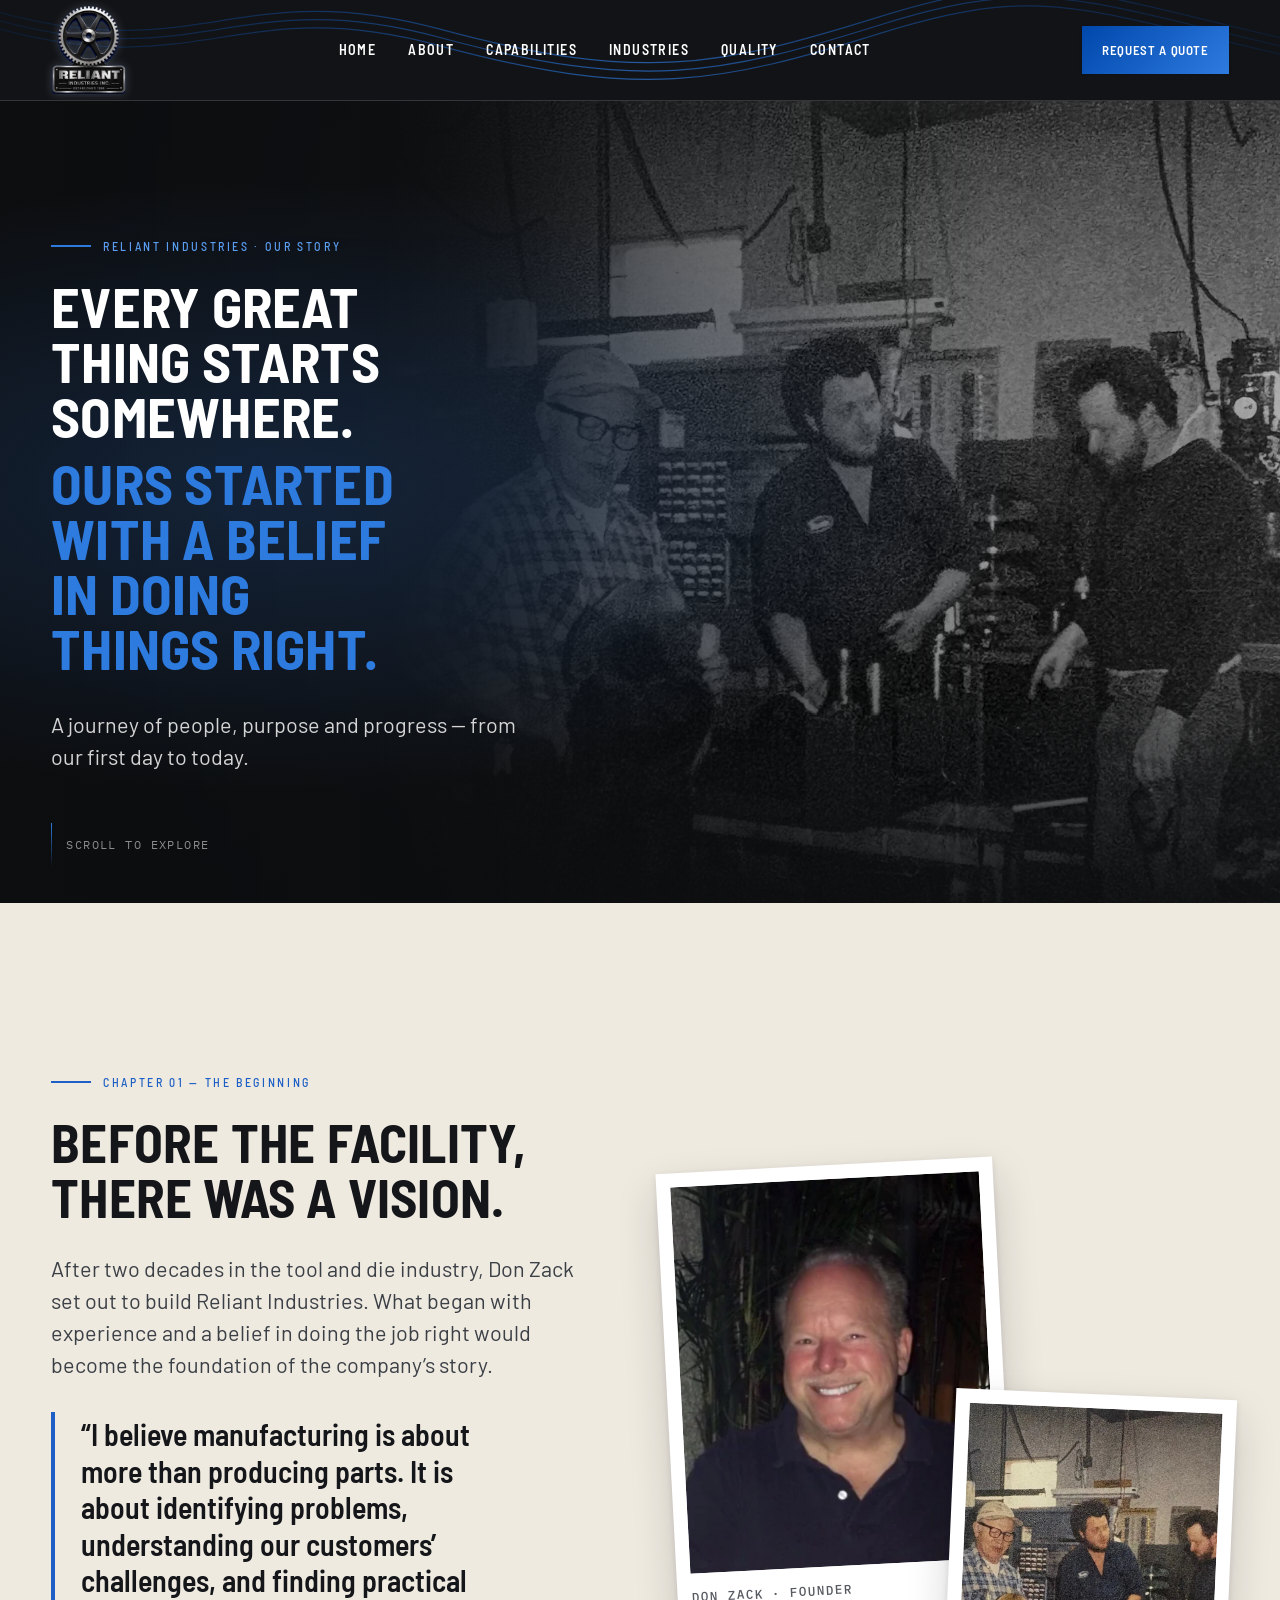
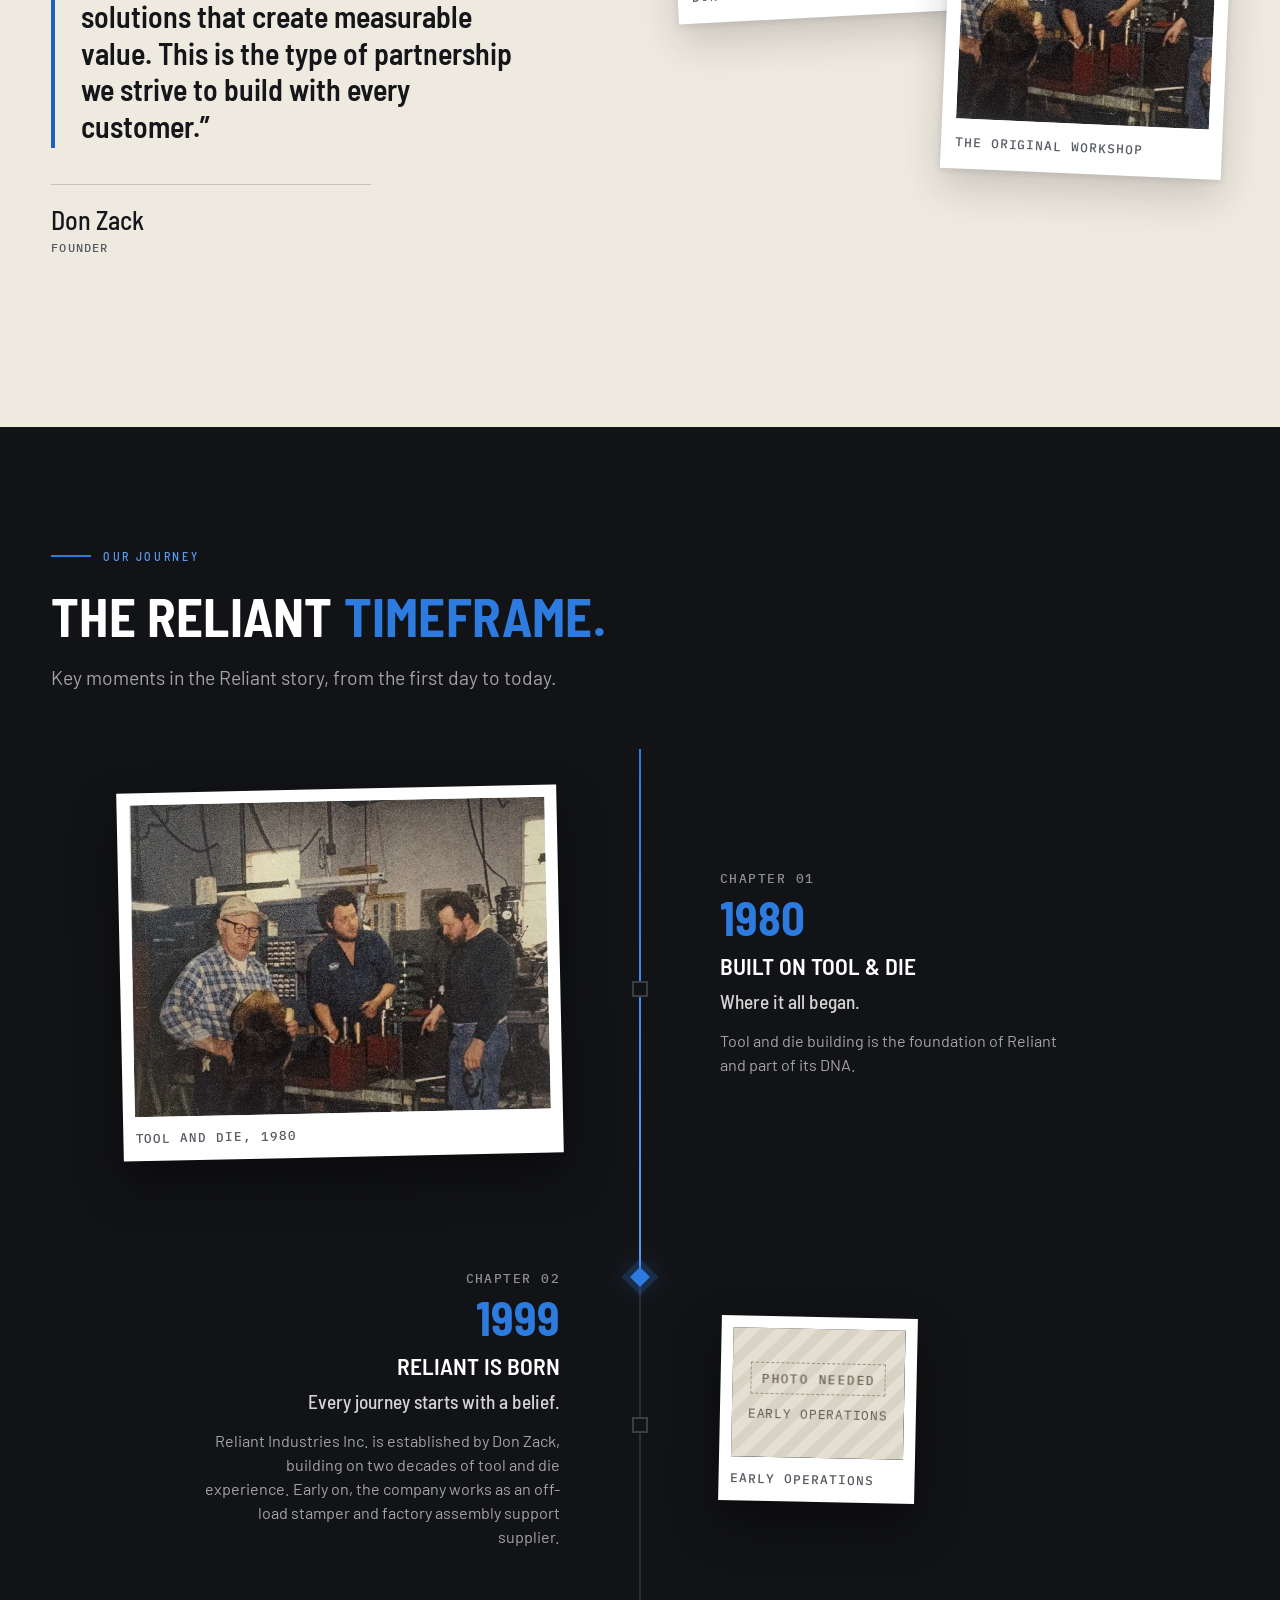
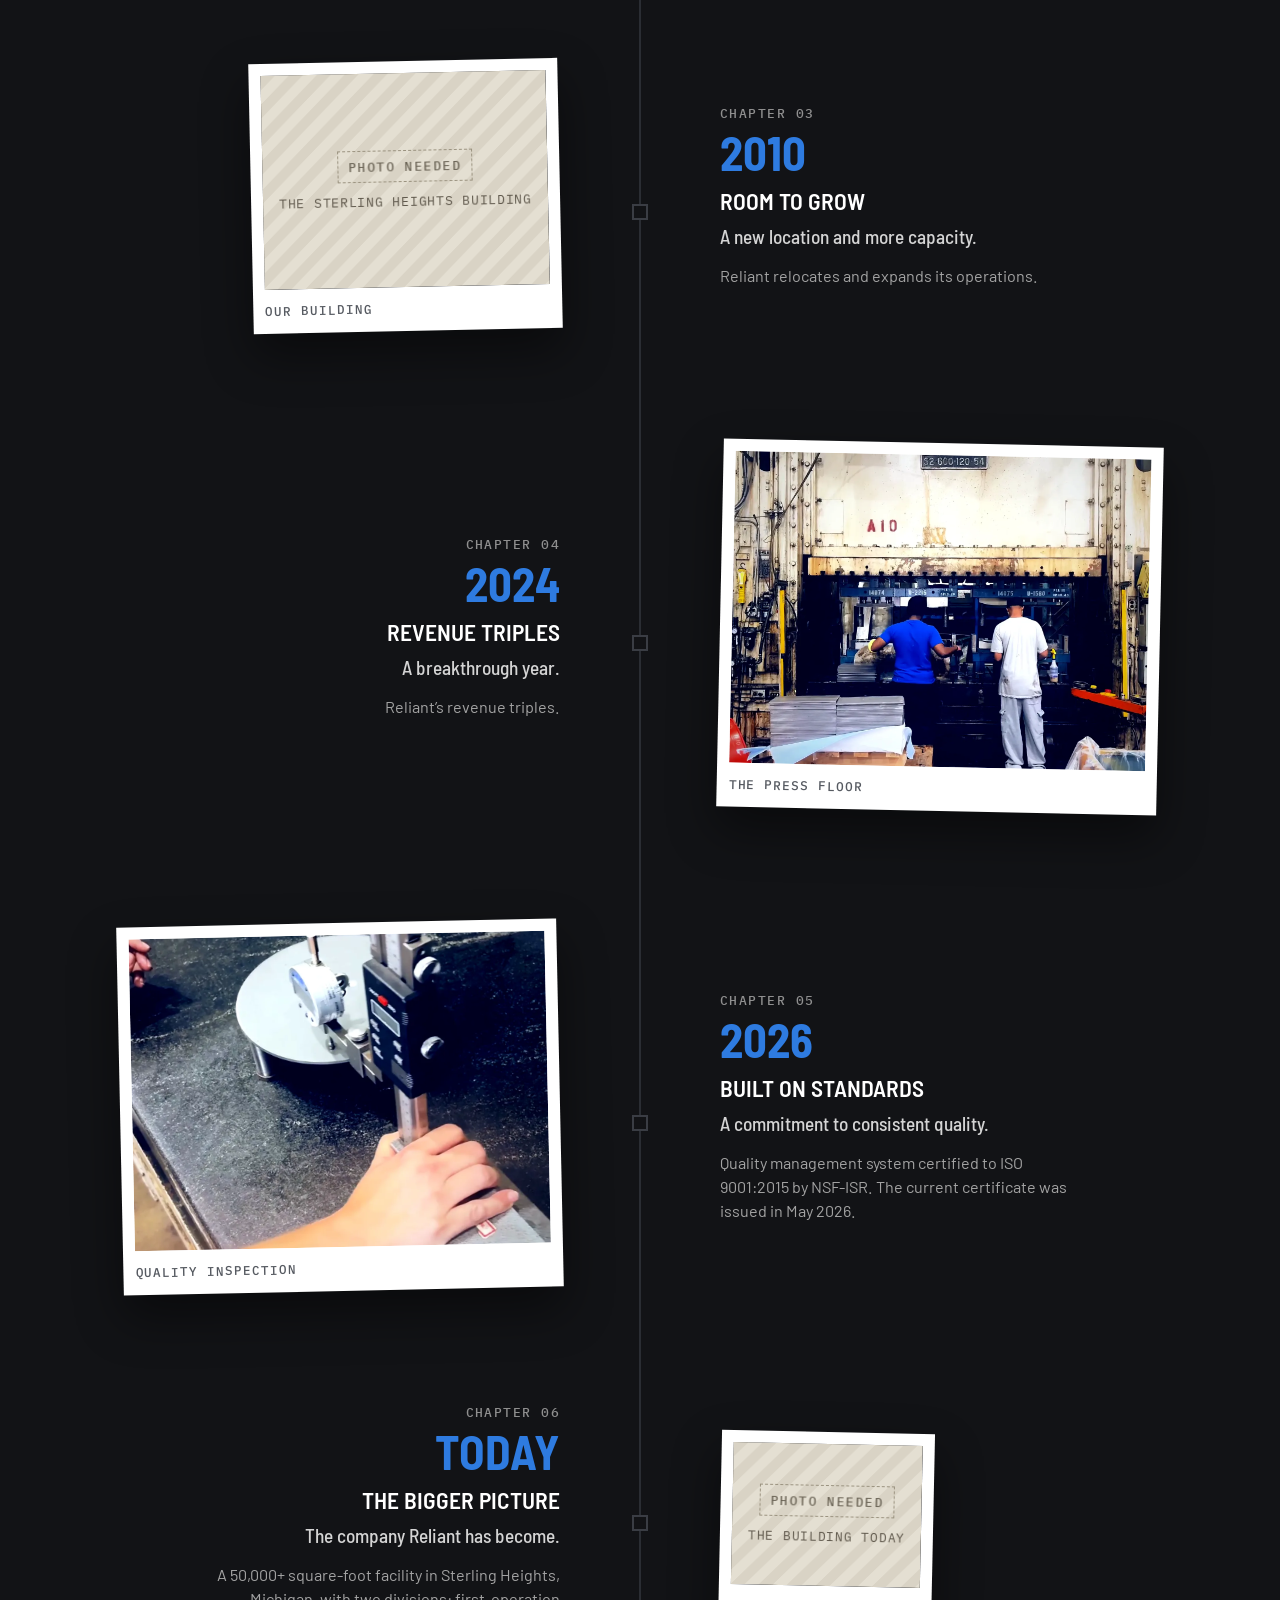
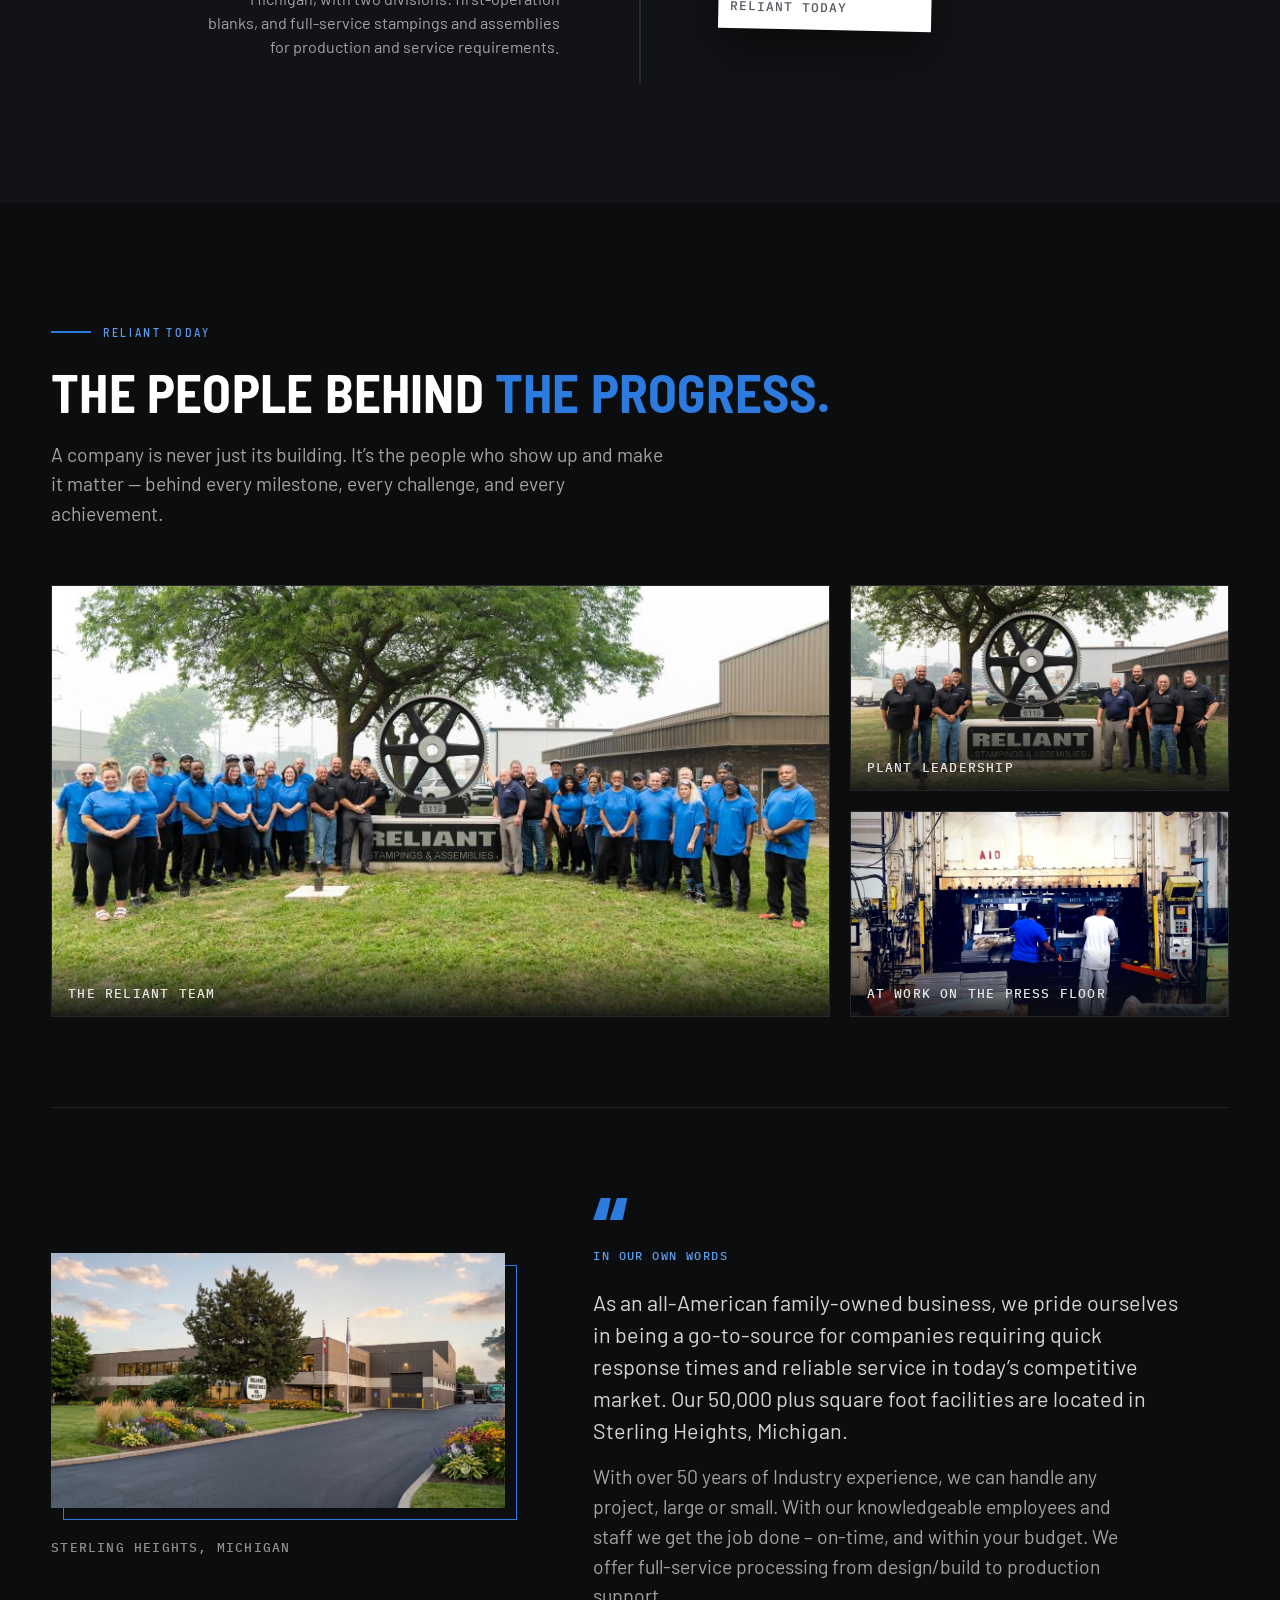
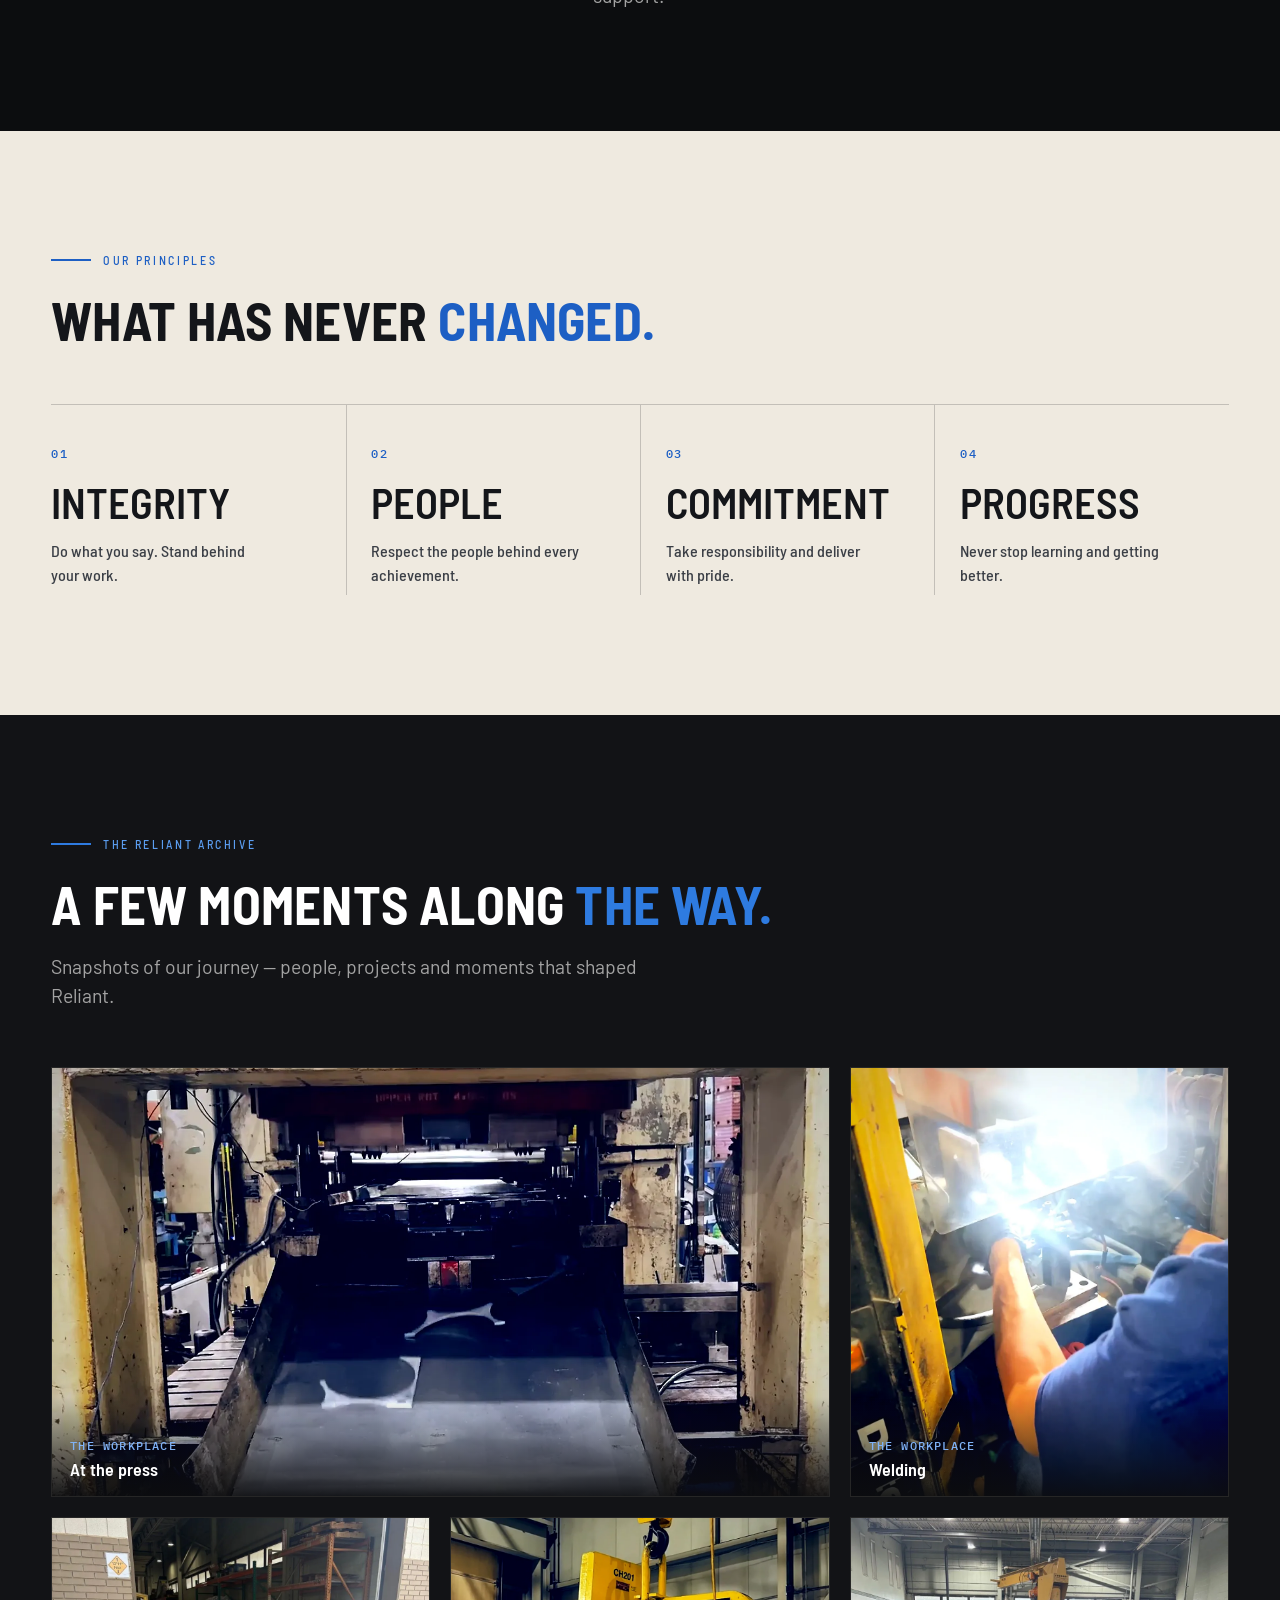
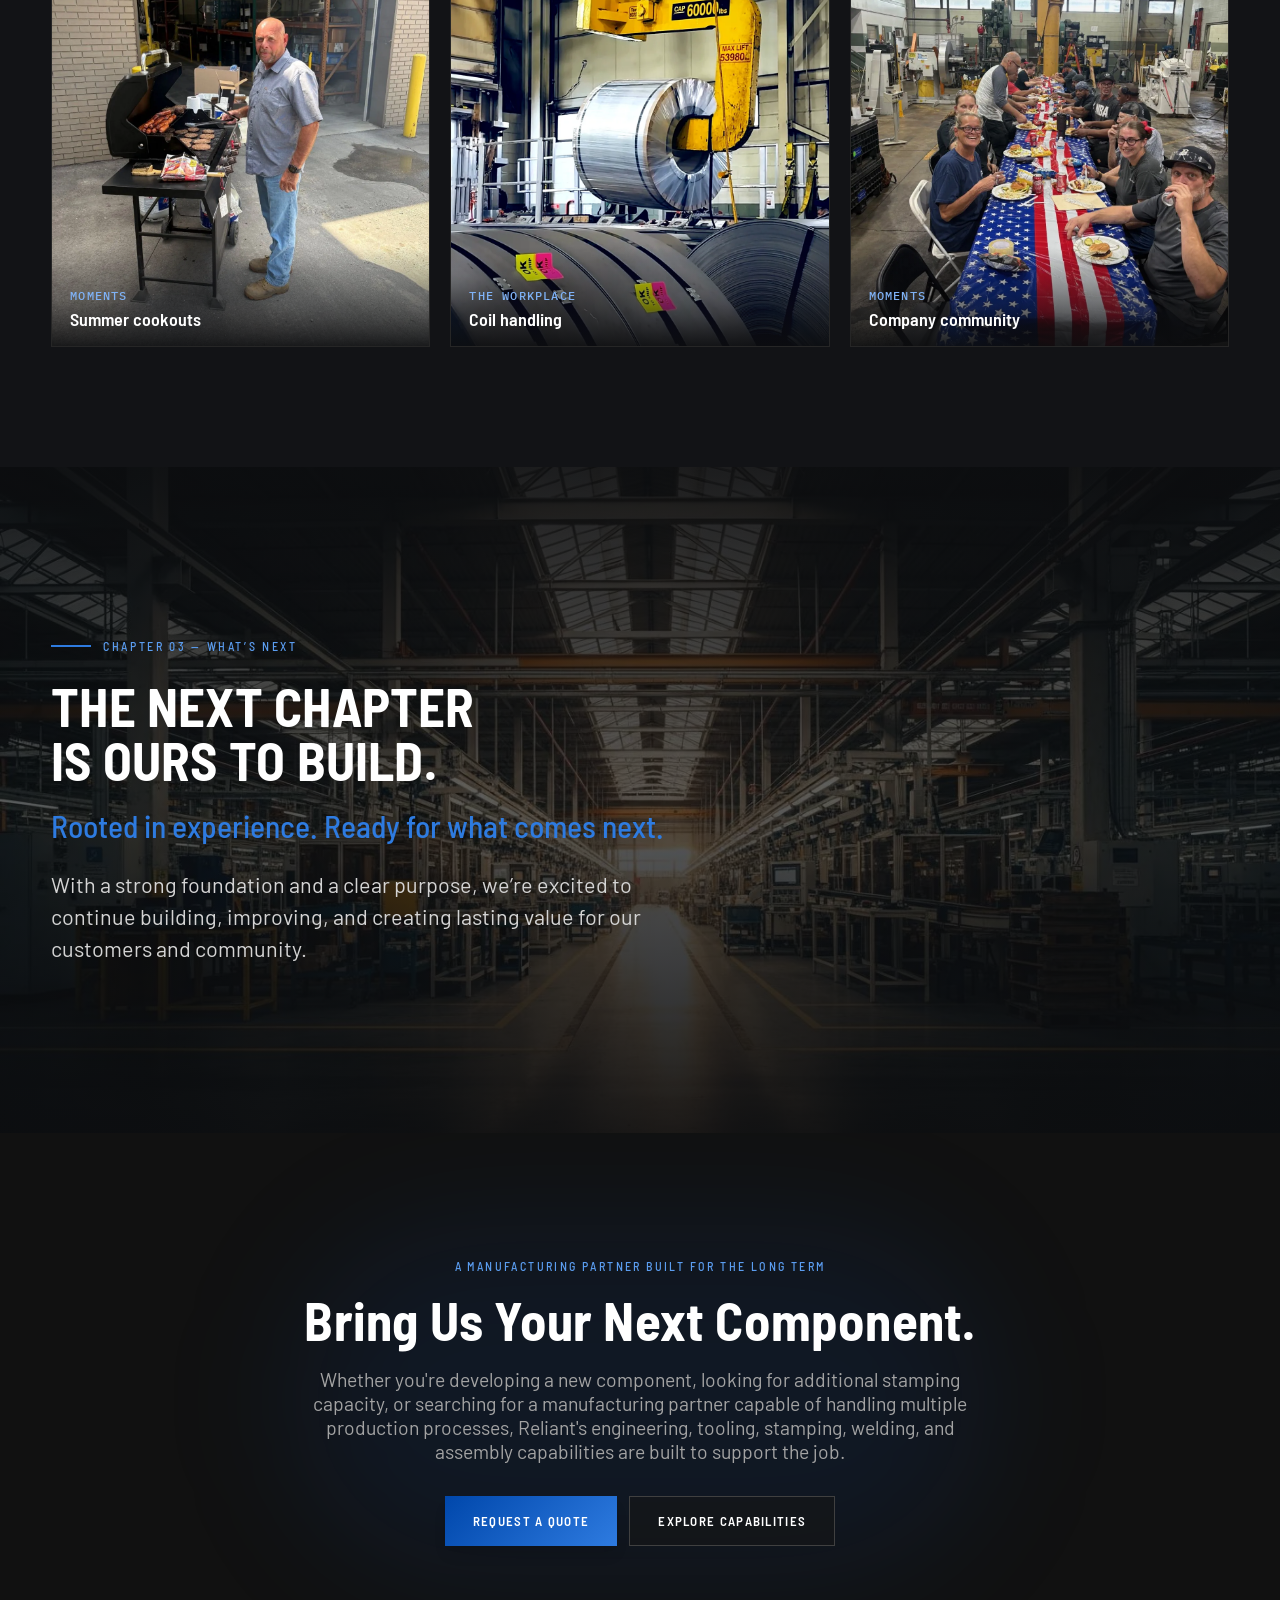
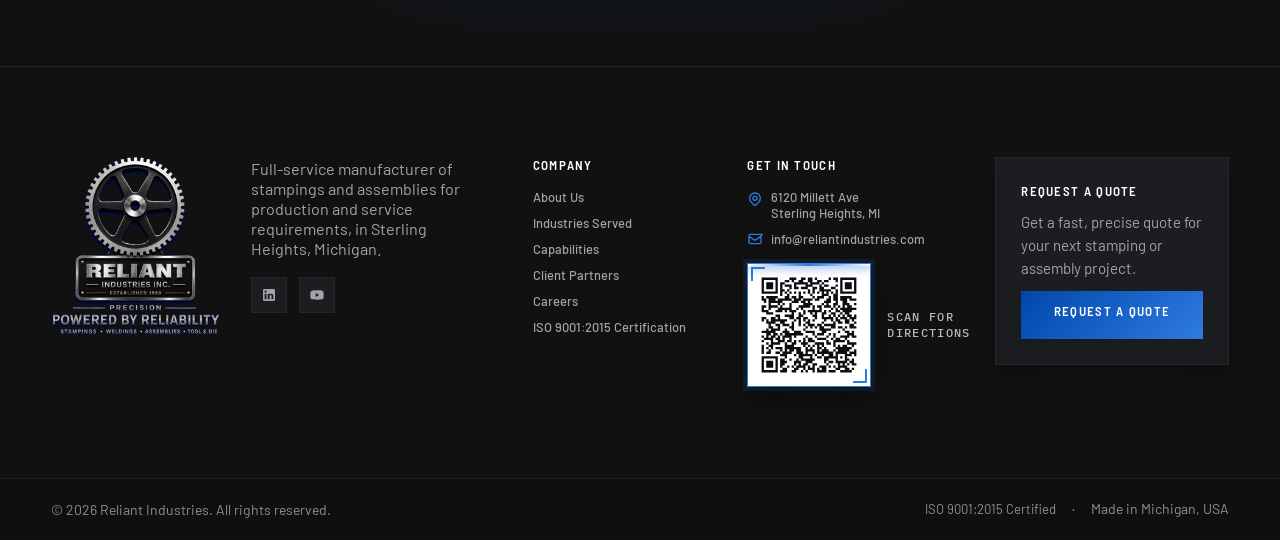
==== commit 5e17bfd4: "Fix case-study video aspect on mobile" ====
--- a/pages/about.html
+++ b/pages/about.html
@@ -37,7 +37,7 @@
     <!-- Google Fonts -->
     <link rel="preload" href="../assets/fonts/barlow-400.woff2" as="font" type="font/woff2" crossorigin>
     <link rel="preload" href="../assets/fonts/barlow-semi-condensed-700.woff2" as="font" type="font/woff2" crossorigin>
-    <link rel="stylesheet" href="../assets/css/site.min.css?v=20261128">
+    <link rel="stylesheet" href="../assets/css/site.min.css?v=20261129">
     <!-- External Custom CSS -->
     <script src="../assets/js/ab-js.js?v=20261102b"></script>
     <link rel="stylesheet" href="../assets/css/tailwind.css?v=20261102b">
@@ -533,7 +533,7 @@
 
   <script src="../assets/js/nda.js?v=20261102b" defer></script>
 
-<script src="../assets/js/videos.js?v=20261102b"></script>
+<script src="../assets/js/videos.js?v=20261129"></script>
 <script src="../assets/js/about.js?v=20261124" defer></script>
 <script src="../assets/js/site.js?v=20261102b" defer></script>
 </body>
--- a/assets/css/site.min.css
+++ b/assets/css/site.min.css
@@ -113,3 +113,6 @@
 @keyframes qr-scan { 0%, 100% { transform: translateY(0); opacity: 0; } 12% { opacity: 1; } 50% { transform: translateY(112px); opacity: 1; } 62% { opacity: 0; } }
 .footer-qr span { color: #b4bac4; }
 @media (prefers-reduced-motion: reduce) { .footer-qr .qr-scan { animation: none; opacity: 0; } .footer-qr a { transition: none; } }
+
+/* case-study video: never crop; frame shape follows the video */
+.cs-video { object-fit: contain; background: #0c0d0f; }
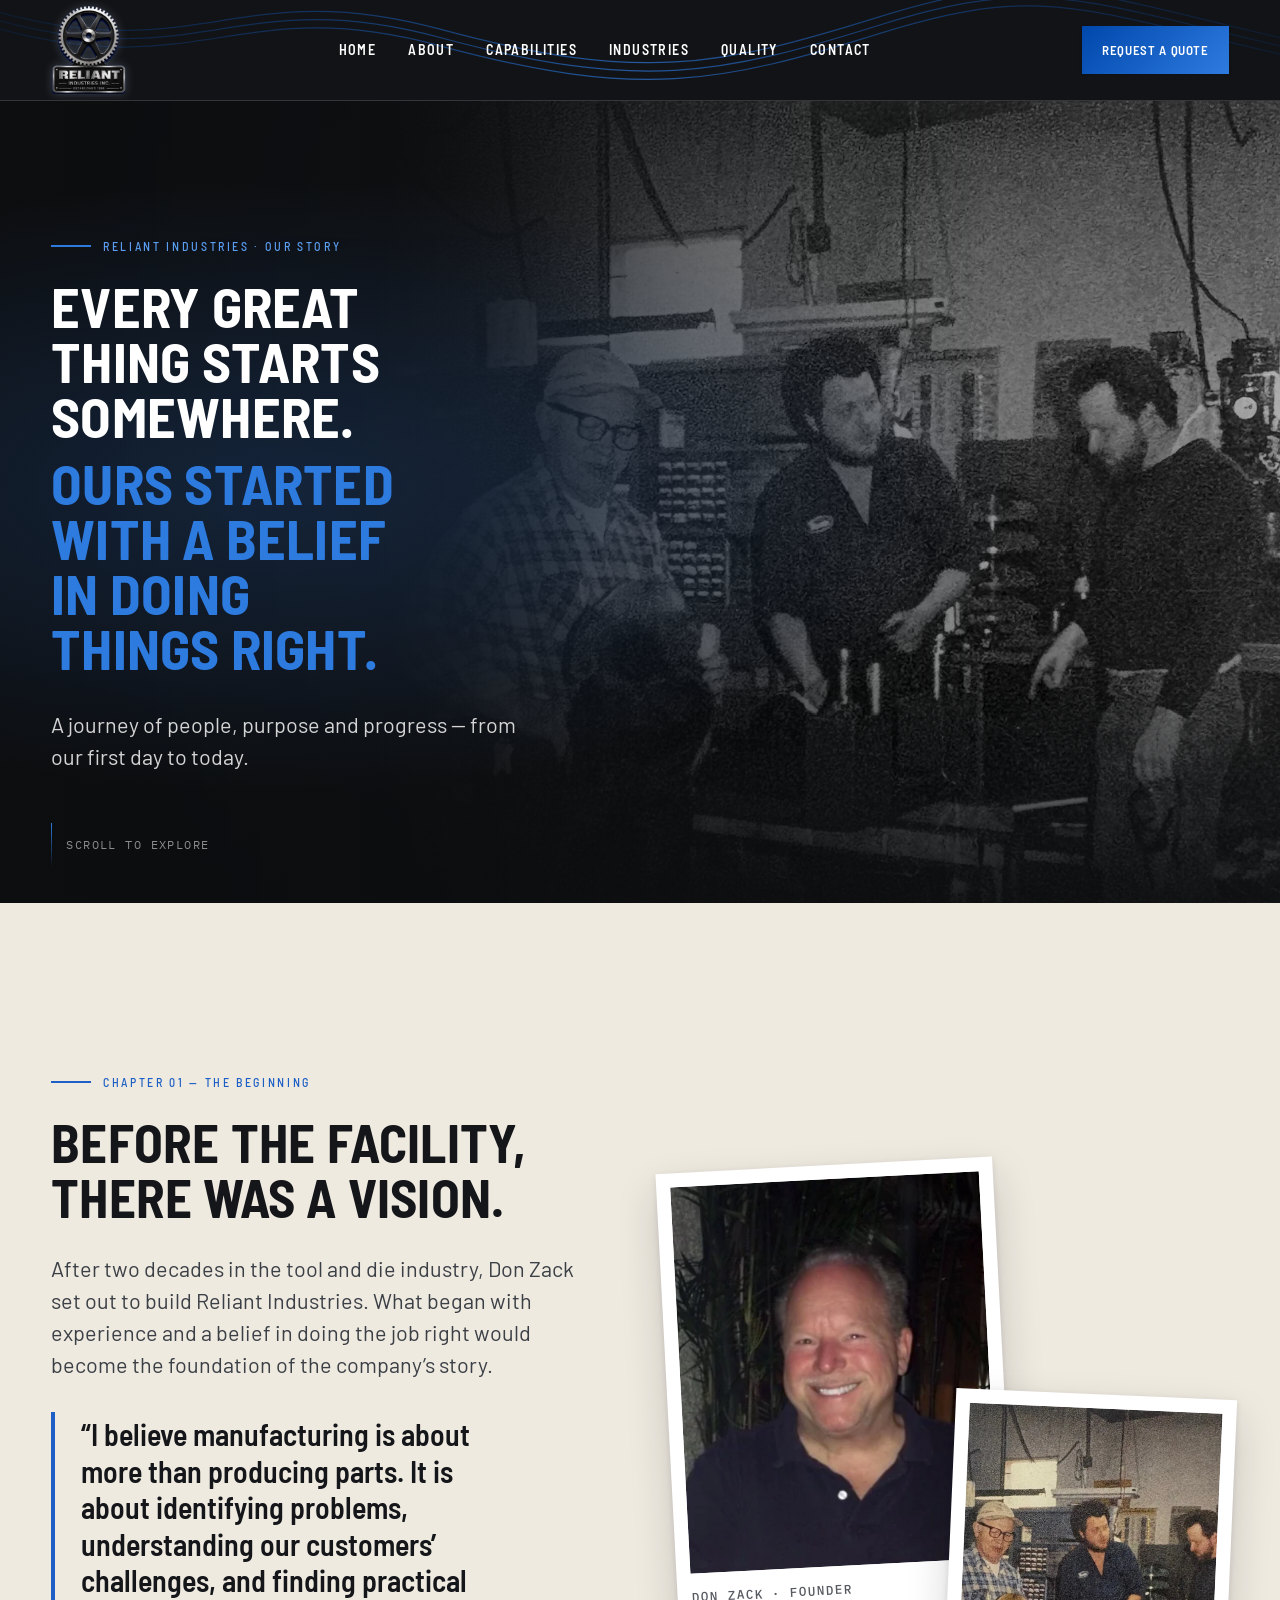
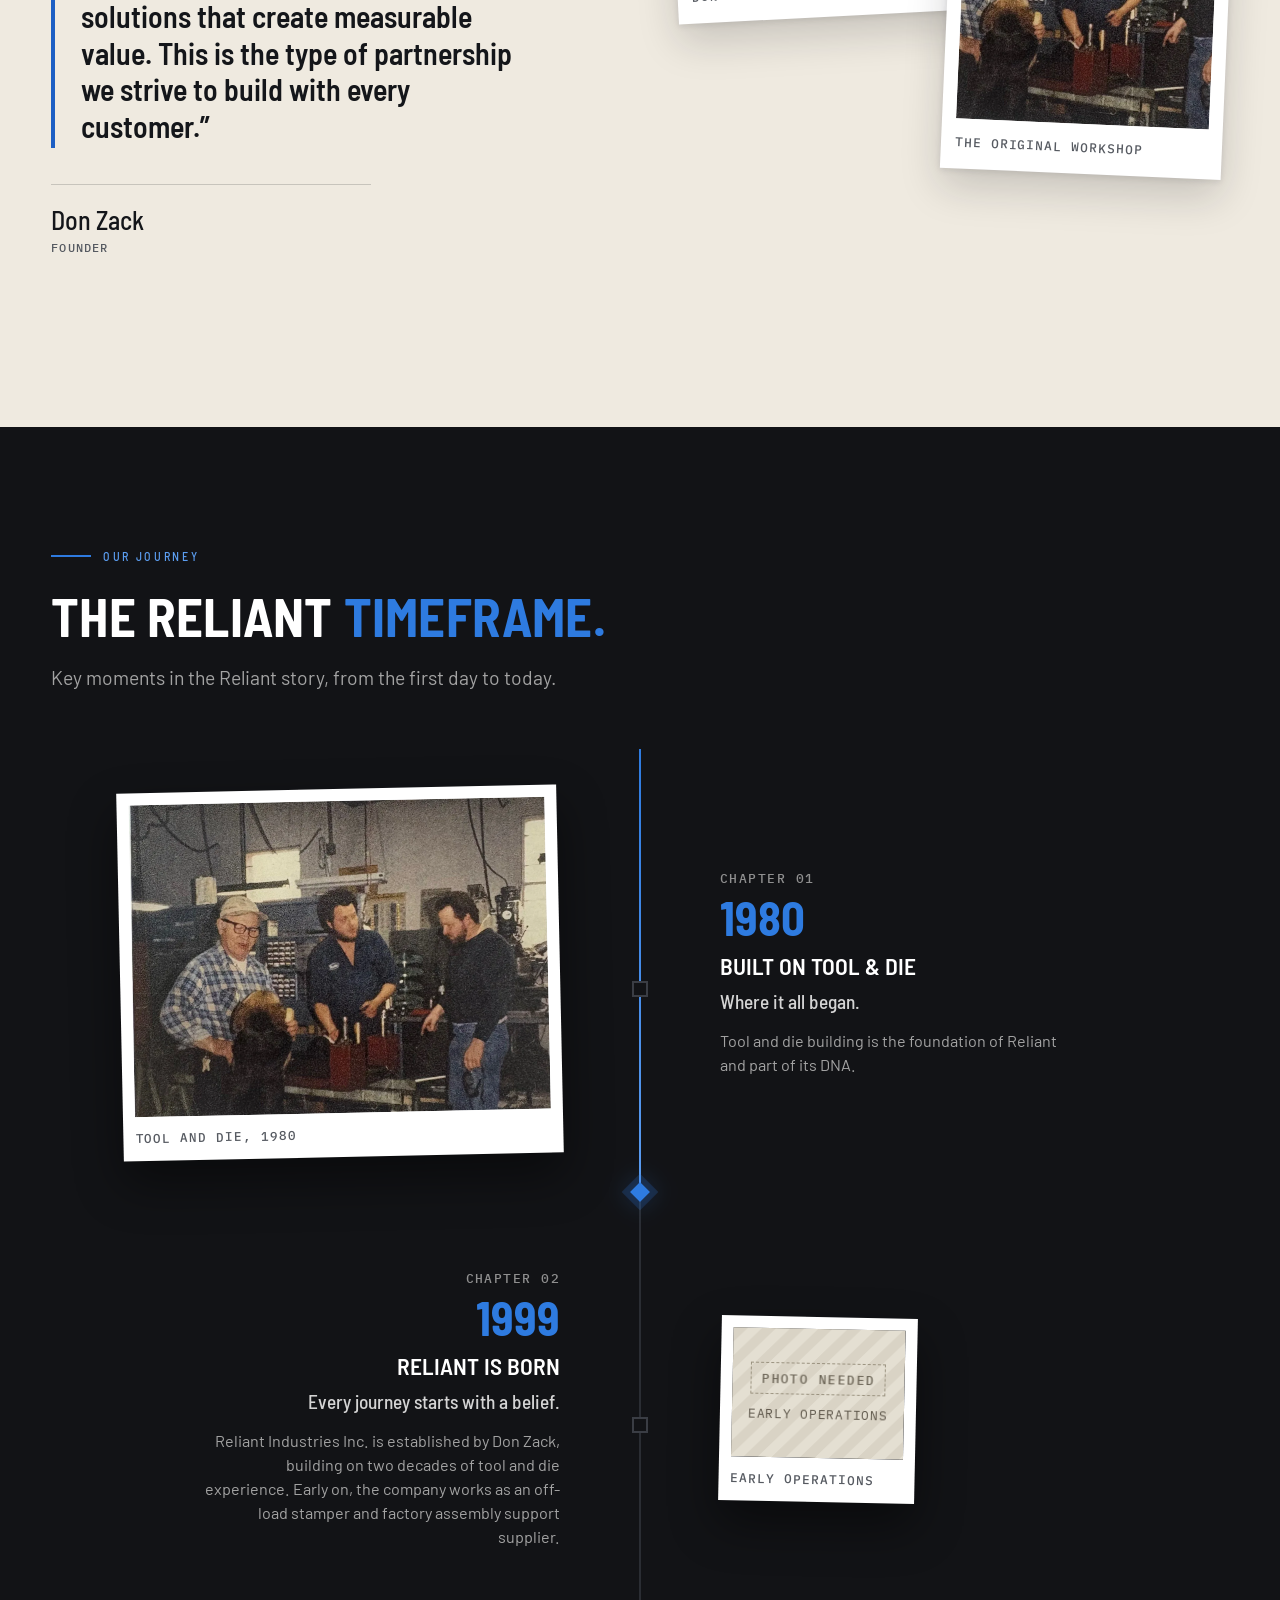
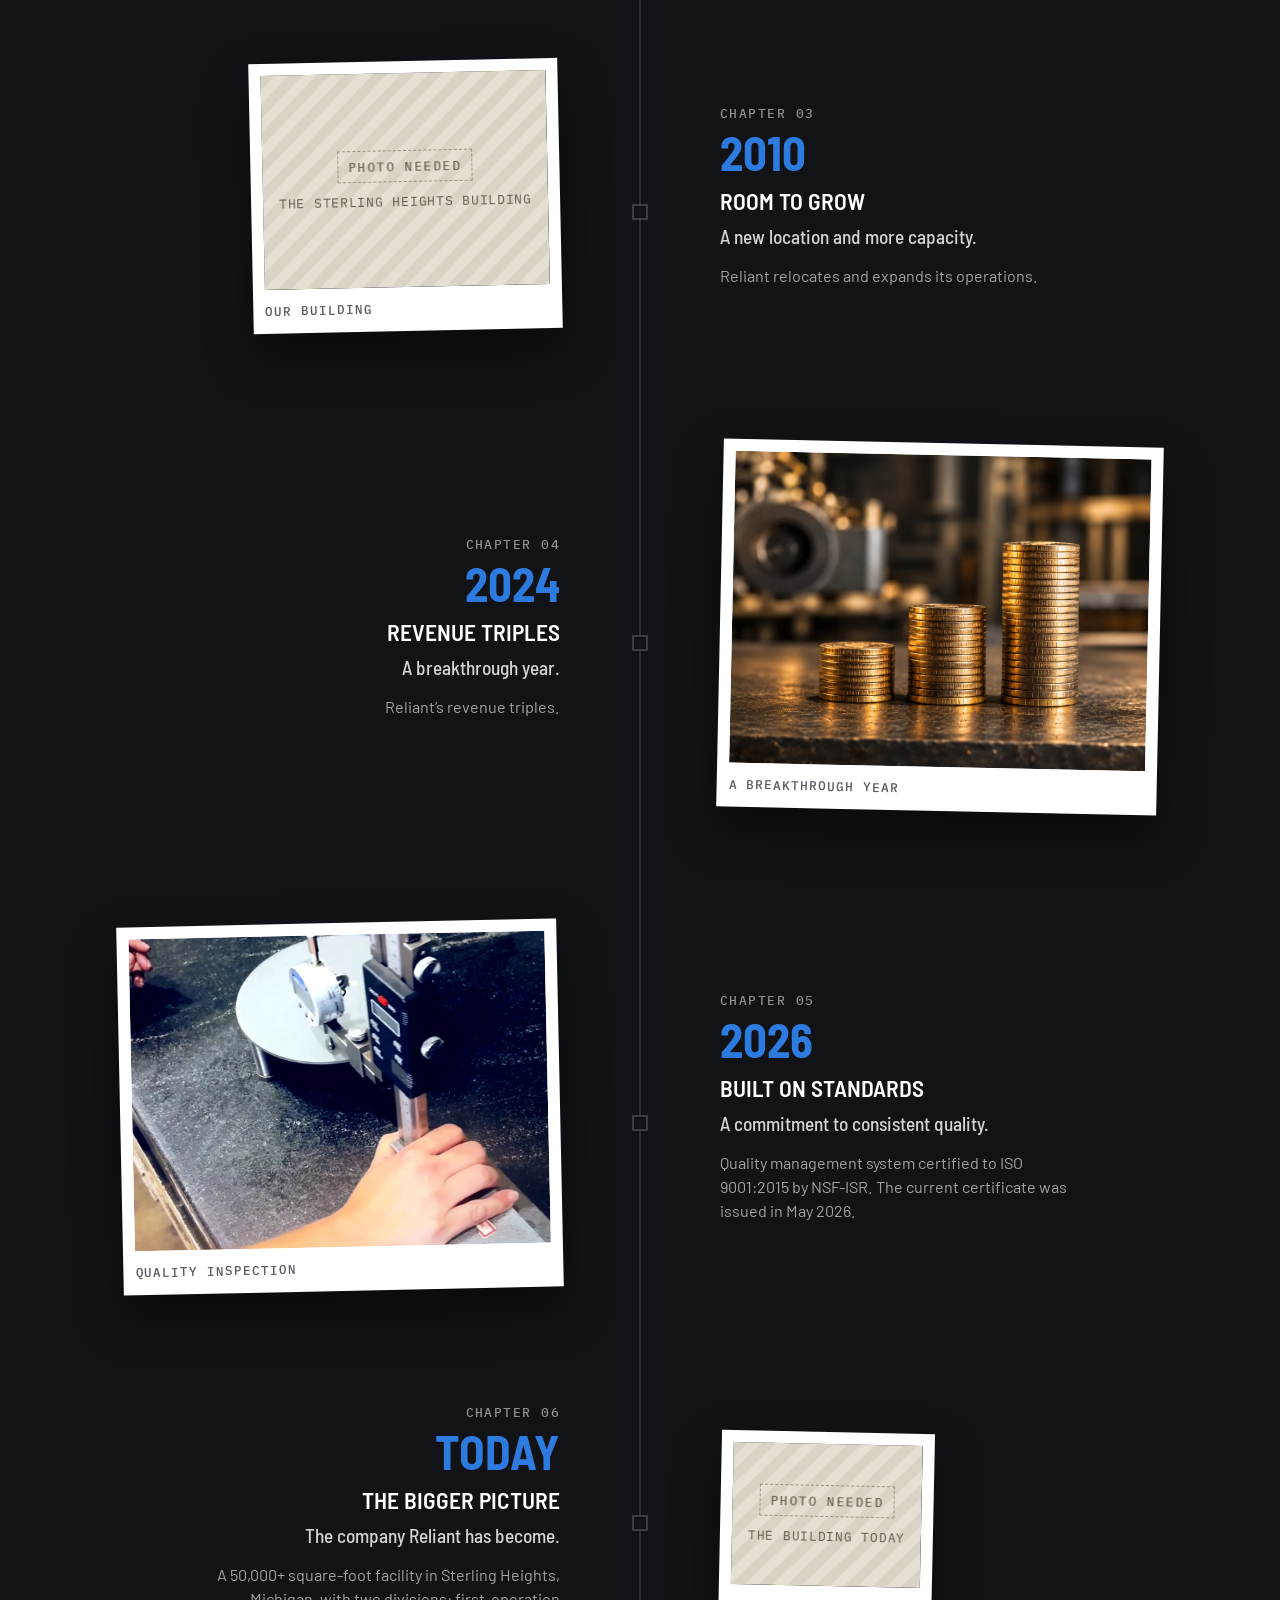
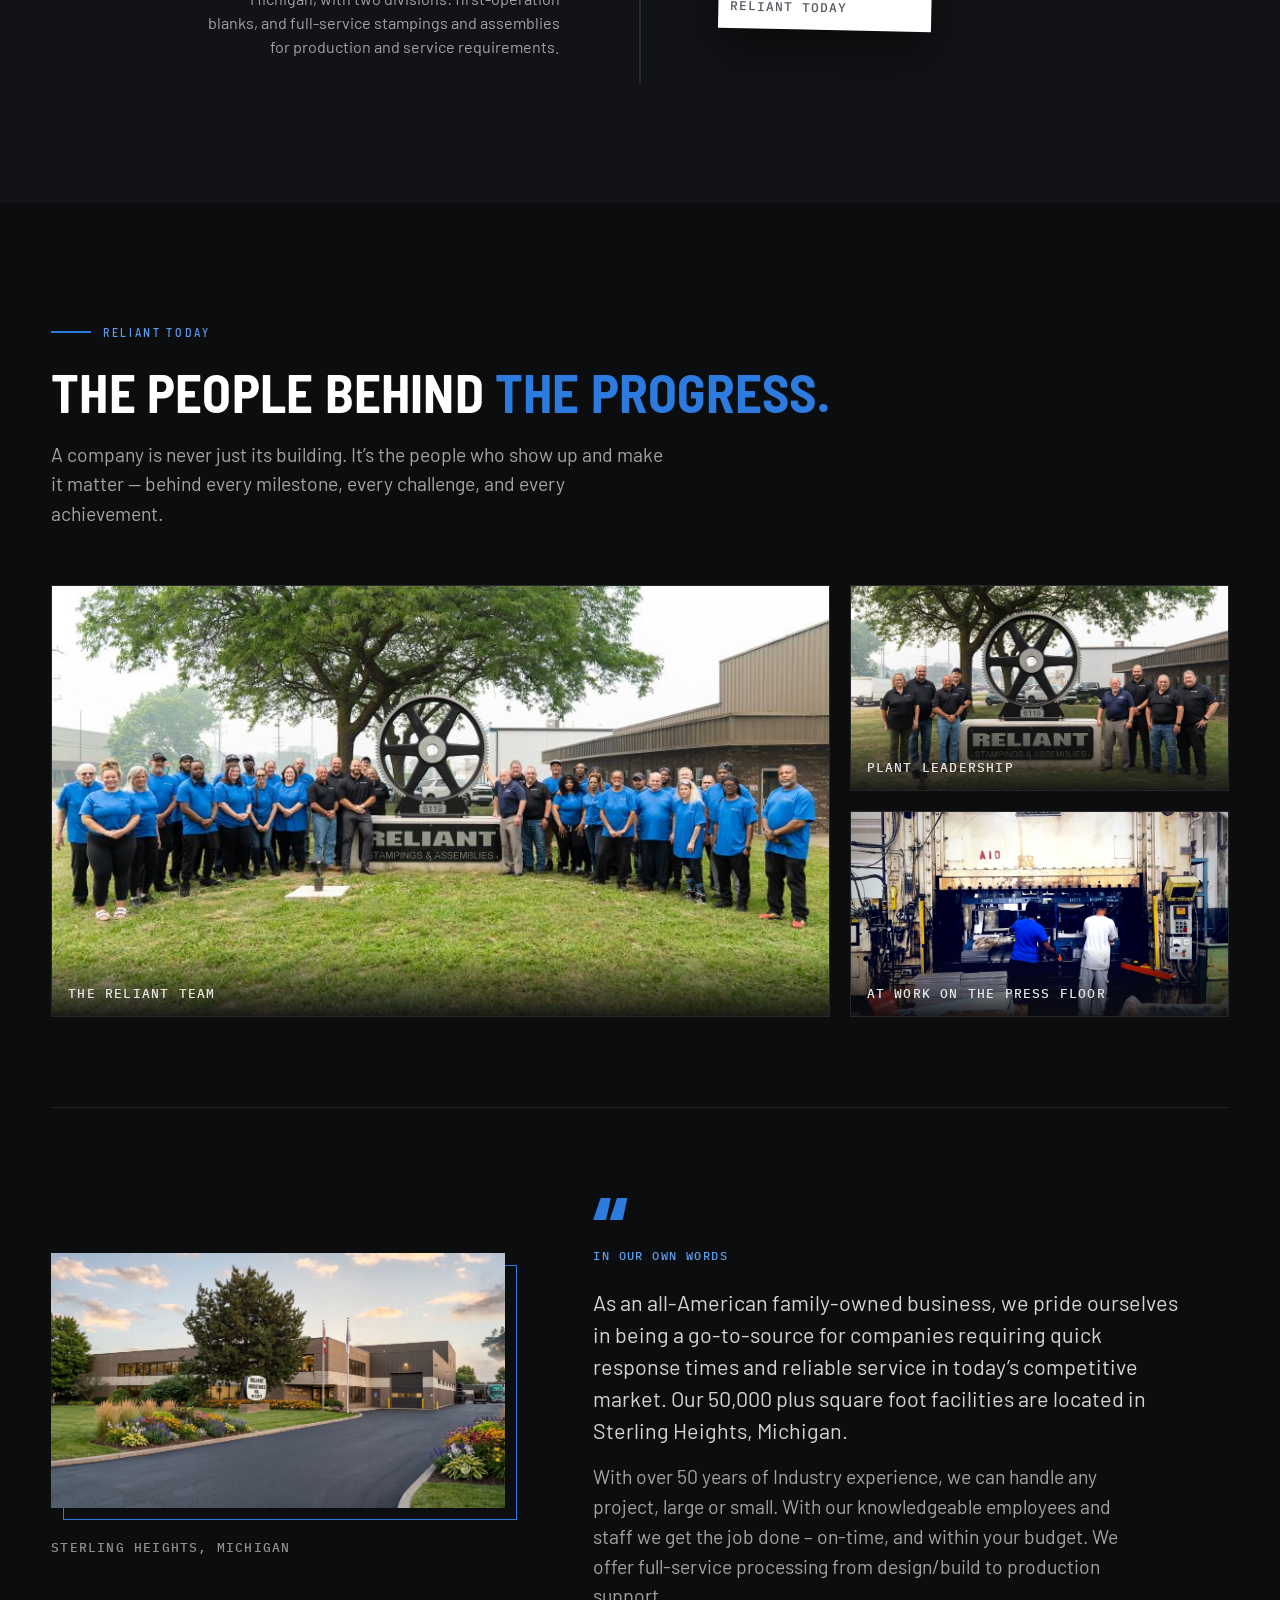
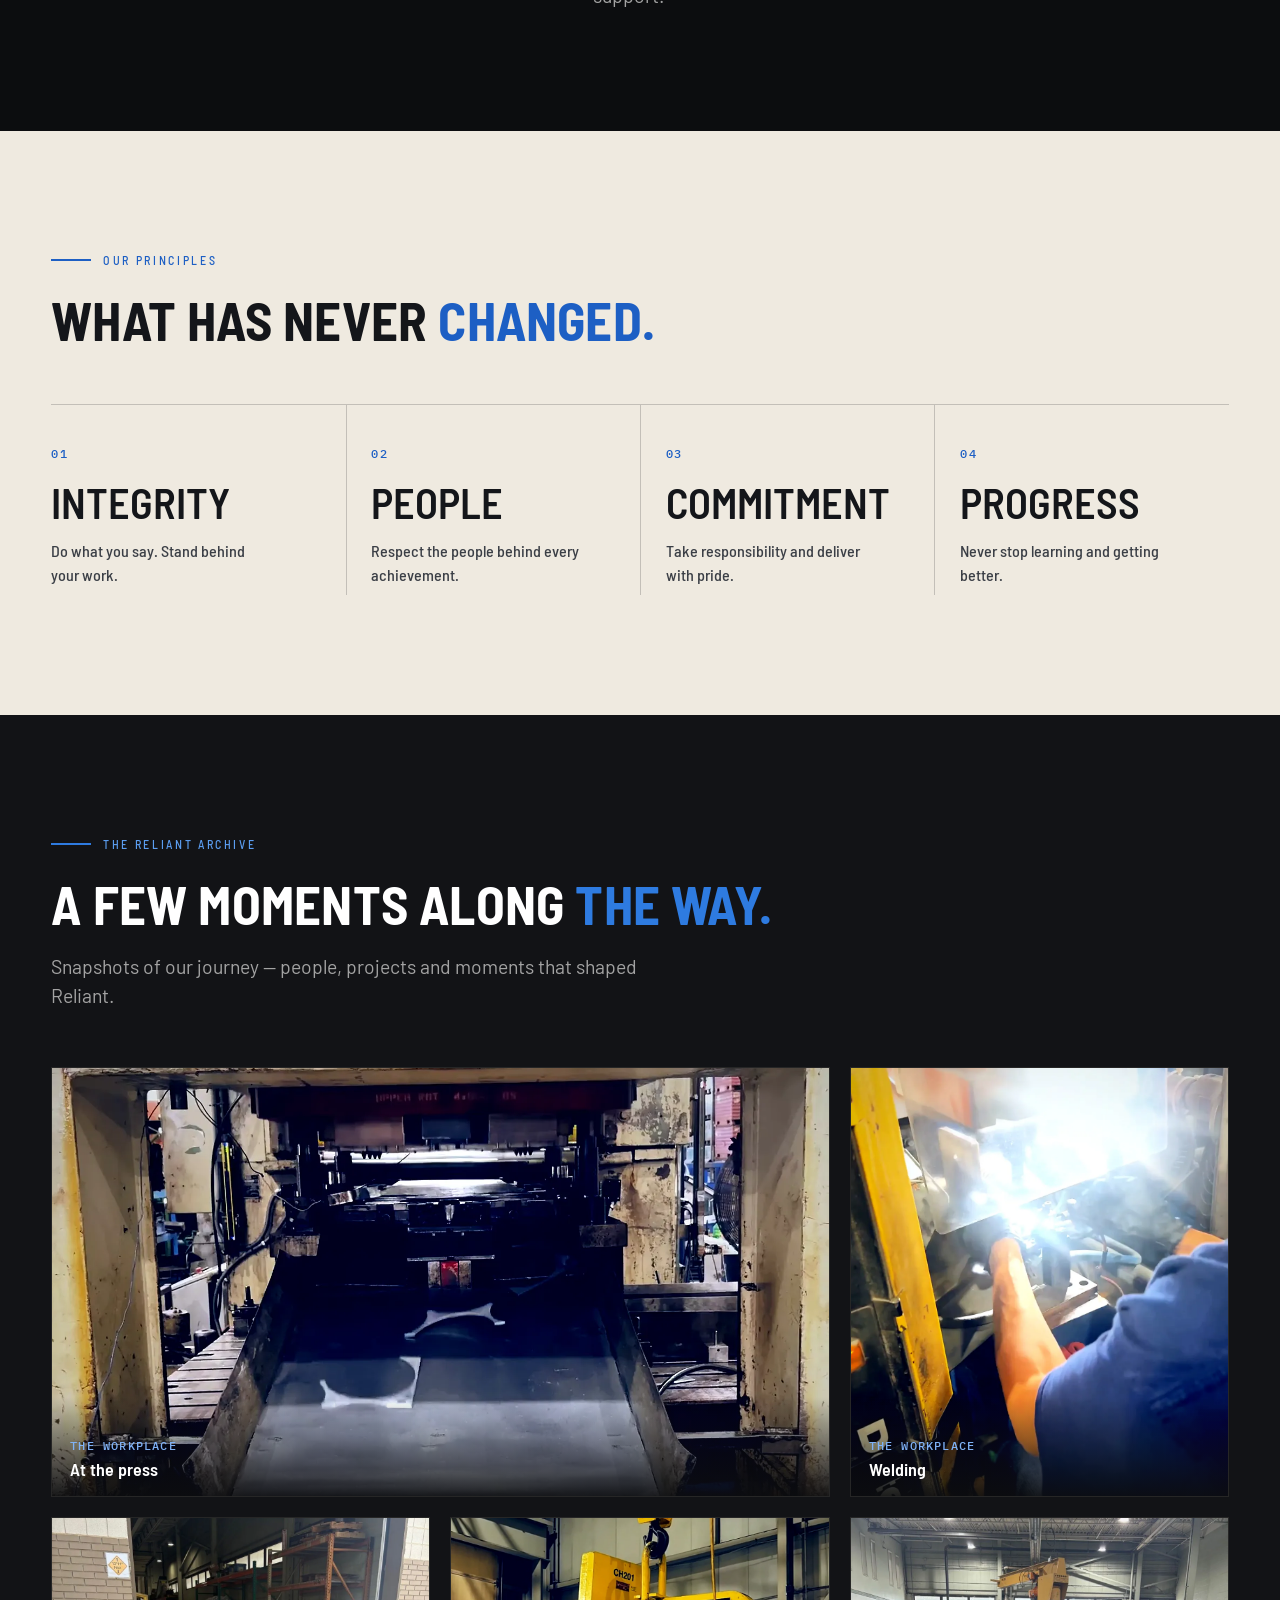
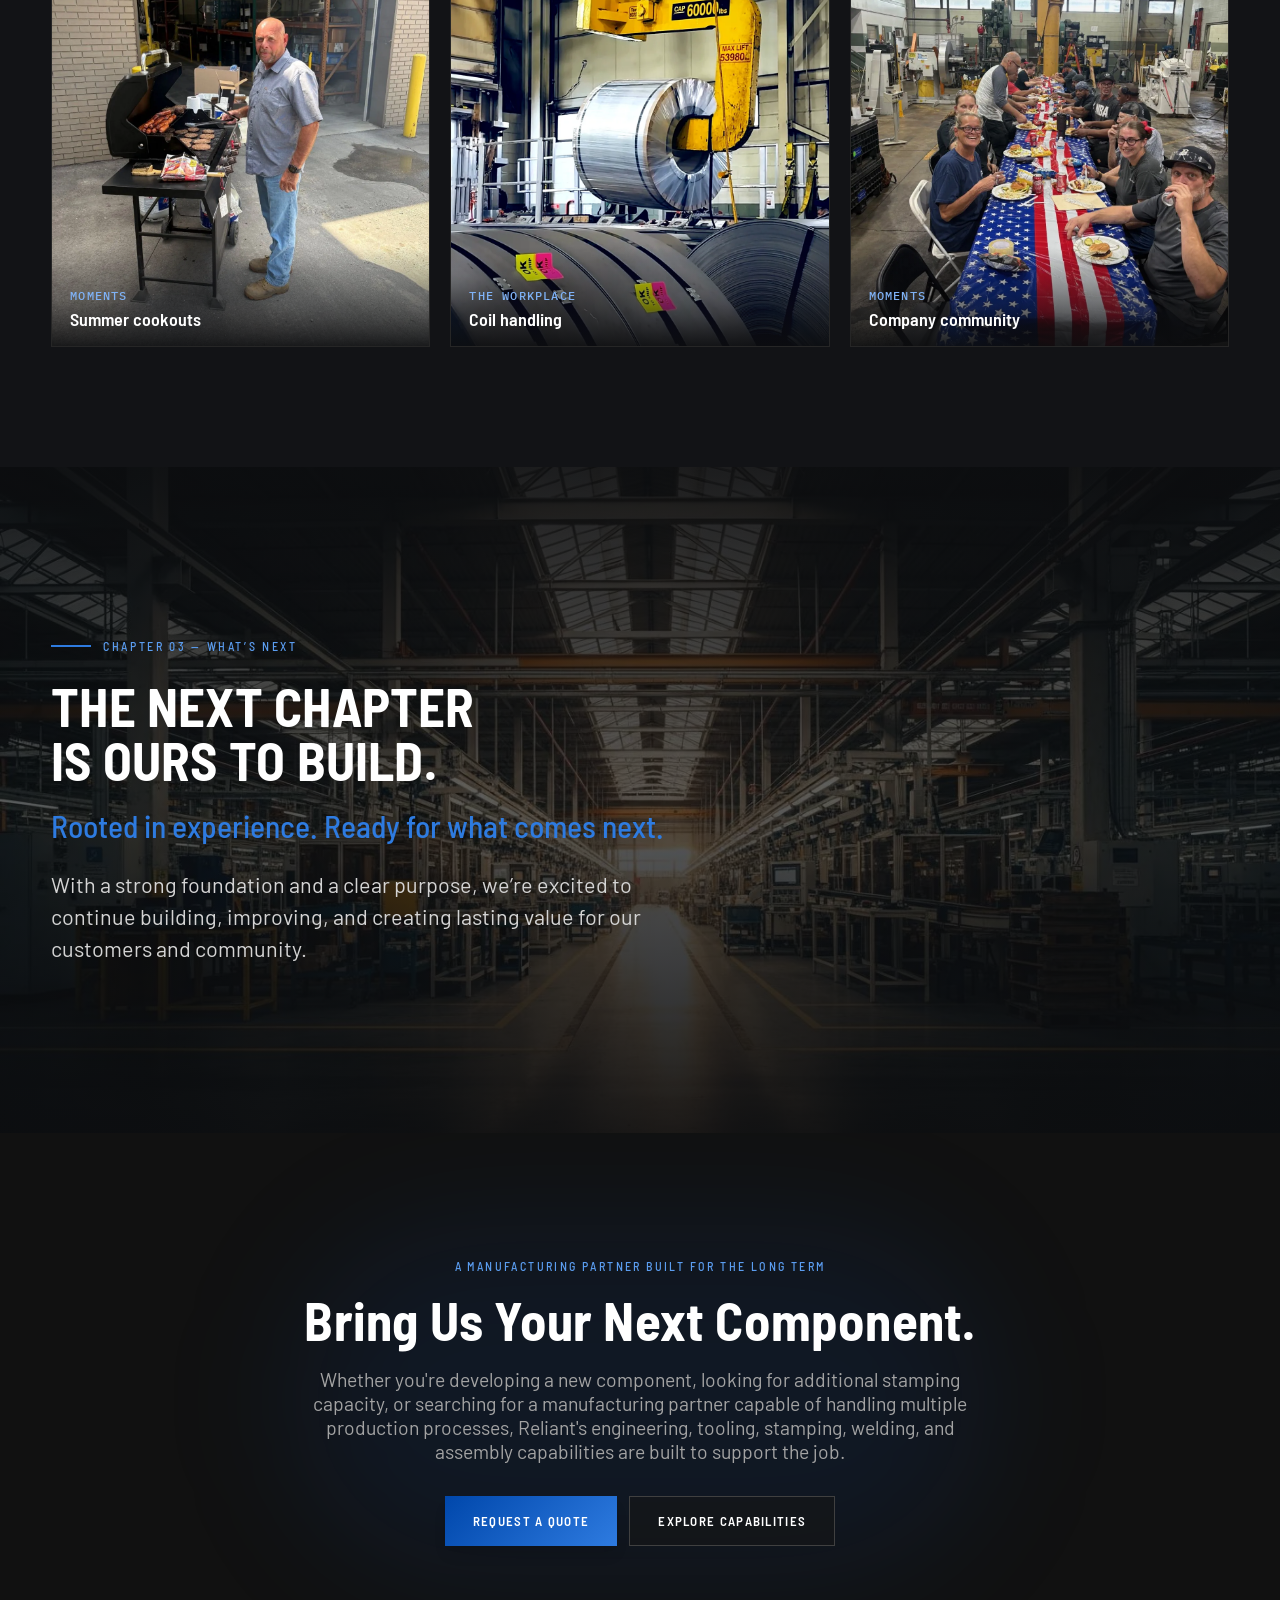
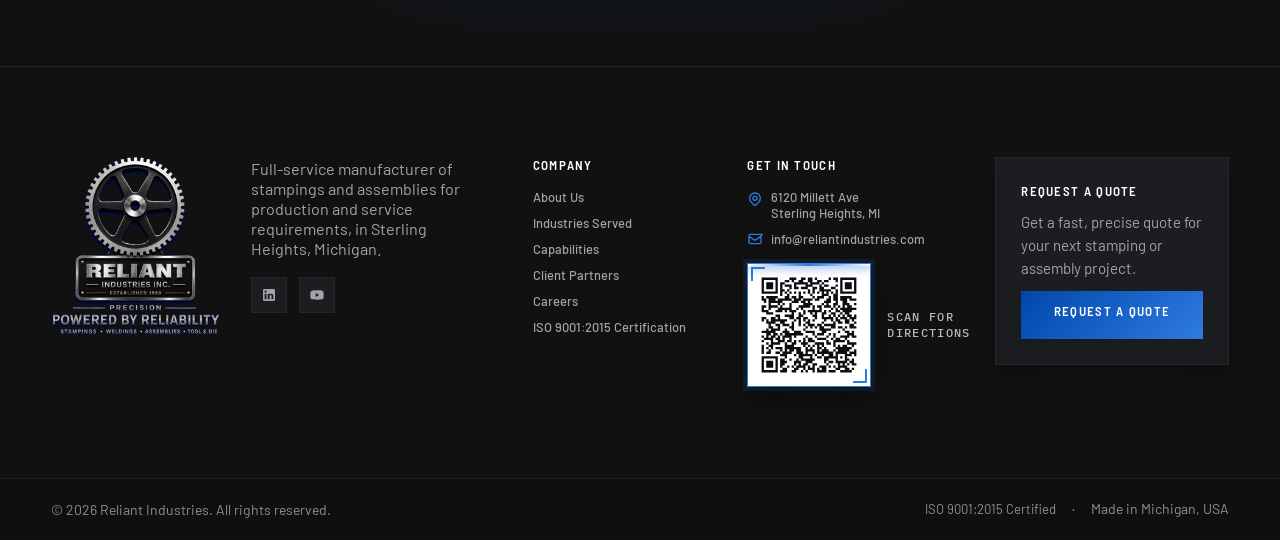
==== commit 23244855: "About: coin-stack image for the 2024 revenue step" ====
--- a/pages/about.html
+++ b/pages/about.html
@@ -227,7 +227,7 @@
             <li class="ab-step reveal">
                 <span class="ab-step-dot" aria-hidden="true"></span>
                 <div class="ab-step-photo">
-                    <figure class="ab-polaroid"><div class="shot"><img src="../assets/images/about/hero-floor.webp" alt="Operators running a stamping press on Reliant&rsquo;s production floor" loading="lazy"></div><figcaption>The press floor</figcaption></figure>
+                    <figure class="ab-polaroid"><div class="shot"><img src="../assets/images/about/revenue-growth.webp" width="1200" height="900" alt="Three stacks of gold coins rising in height in front of a blurred stamping press" loading="lazy"></div><figcaption>A breakthrough year</figcaption></figure>
                 </div>
                 <div class="ab-step-text">
                     <span class="chapter">Chapter 04</span>
